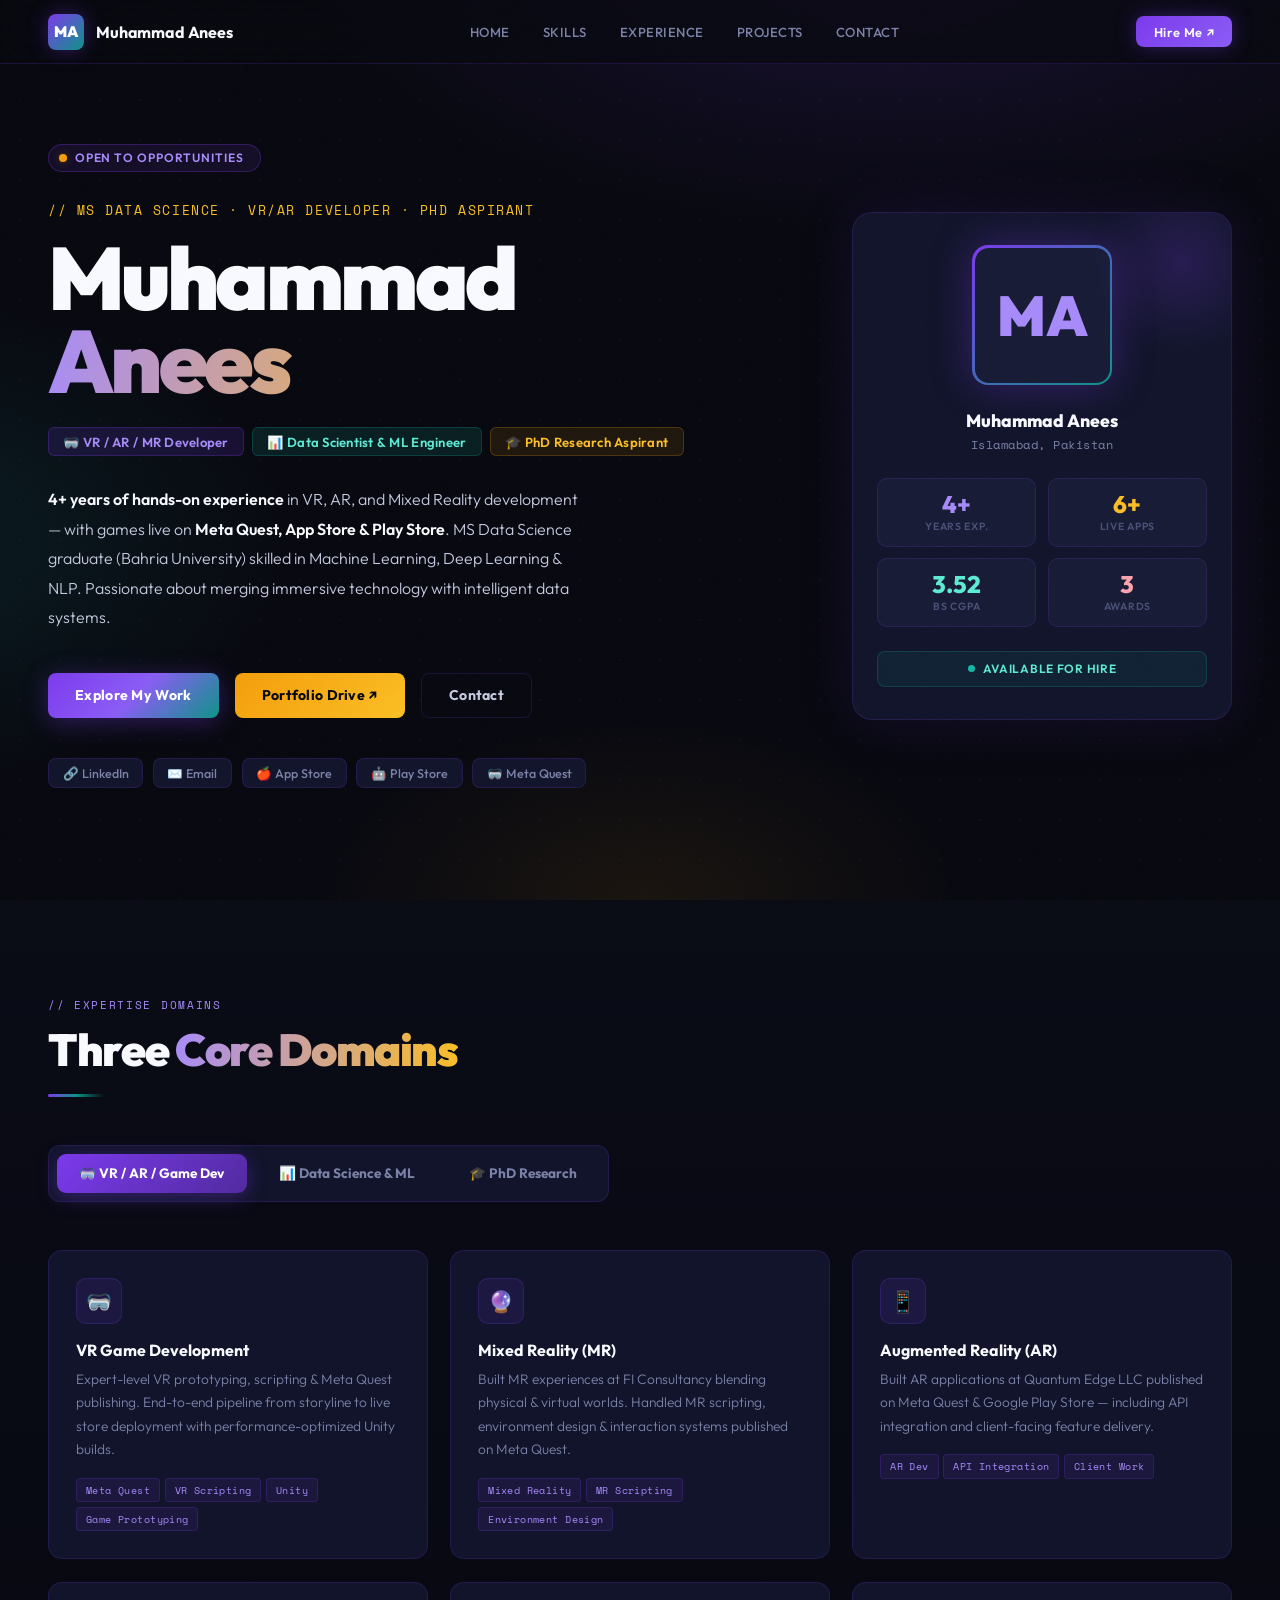
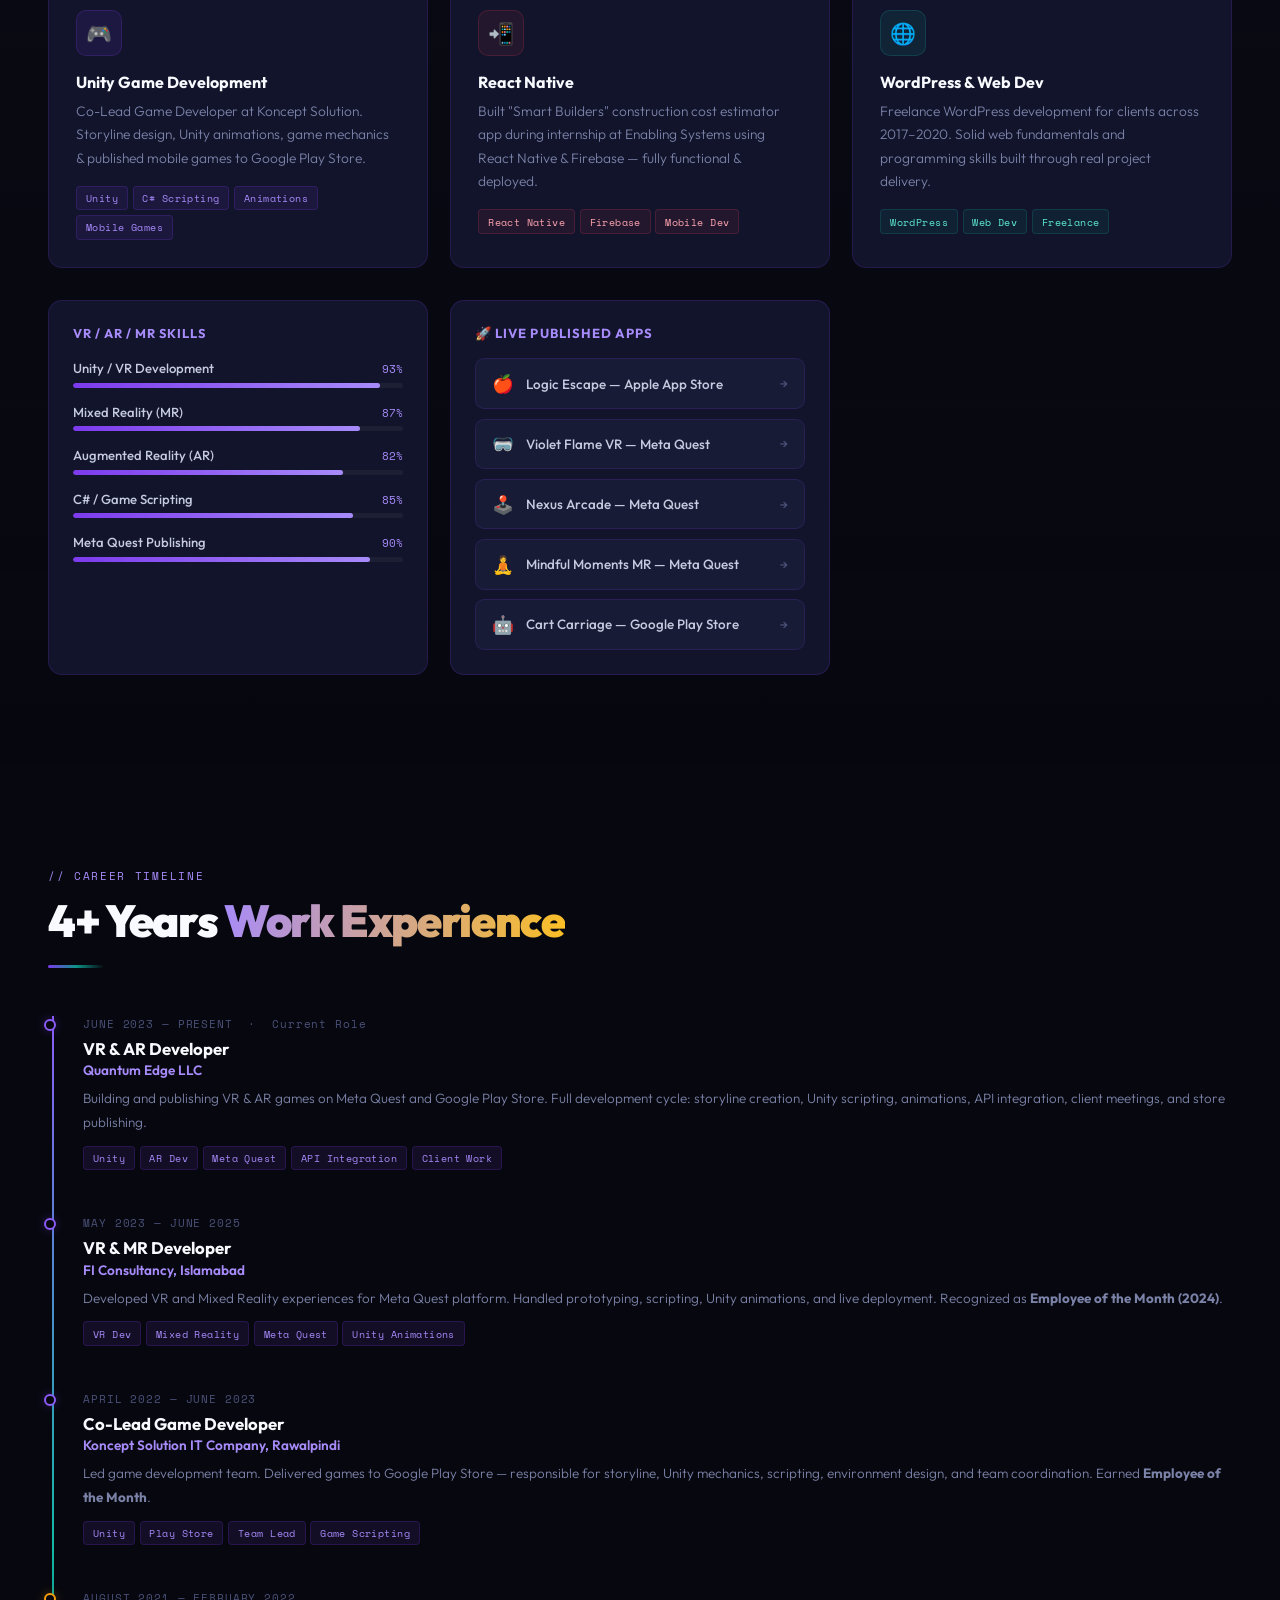
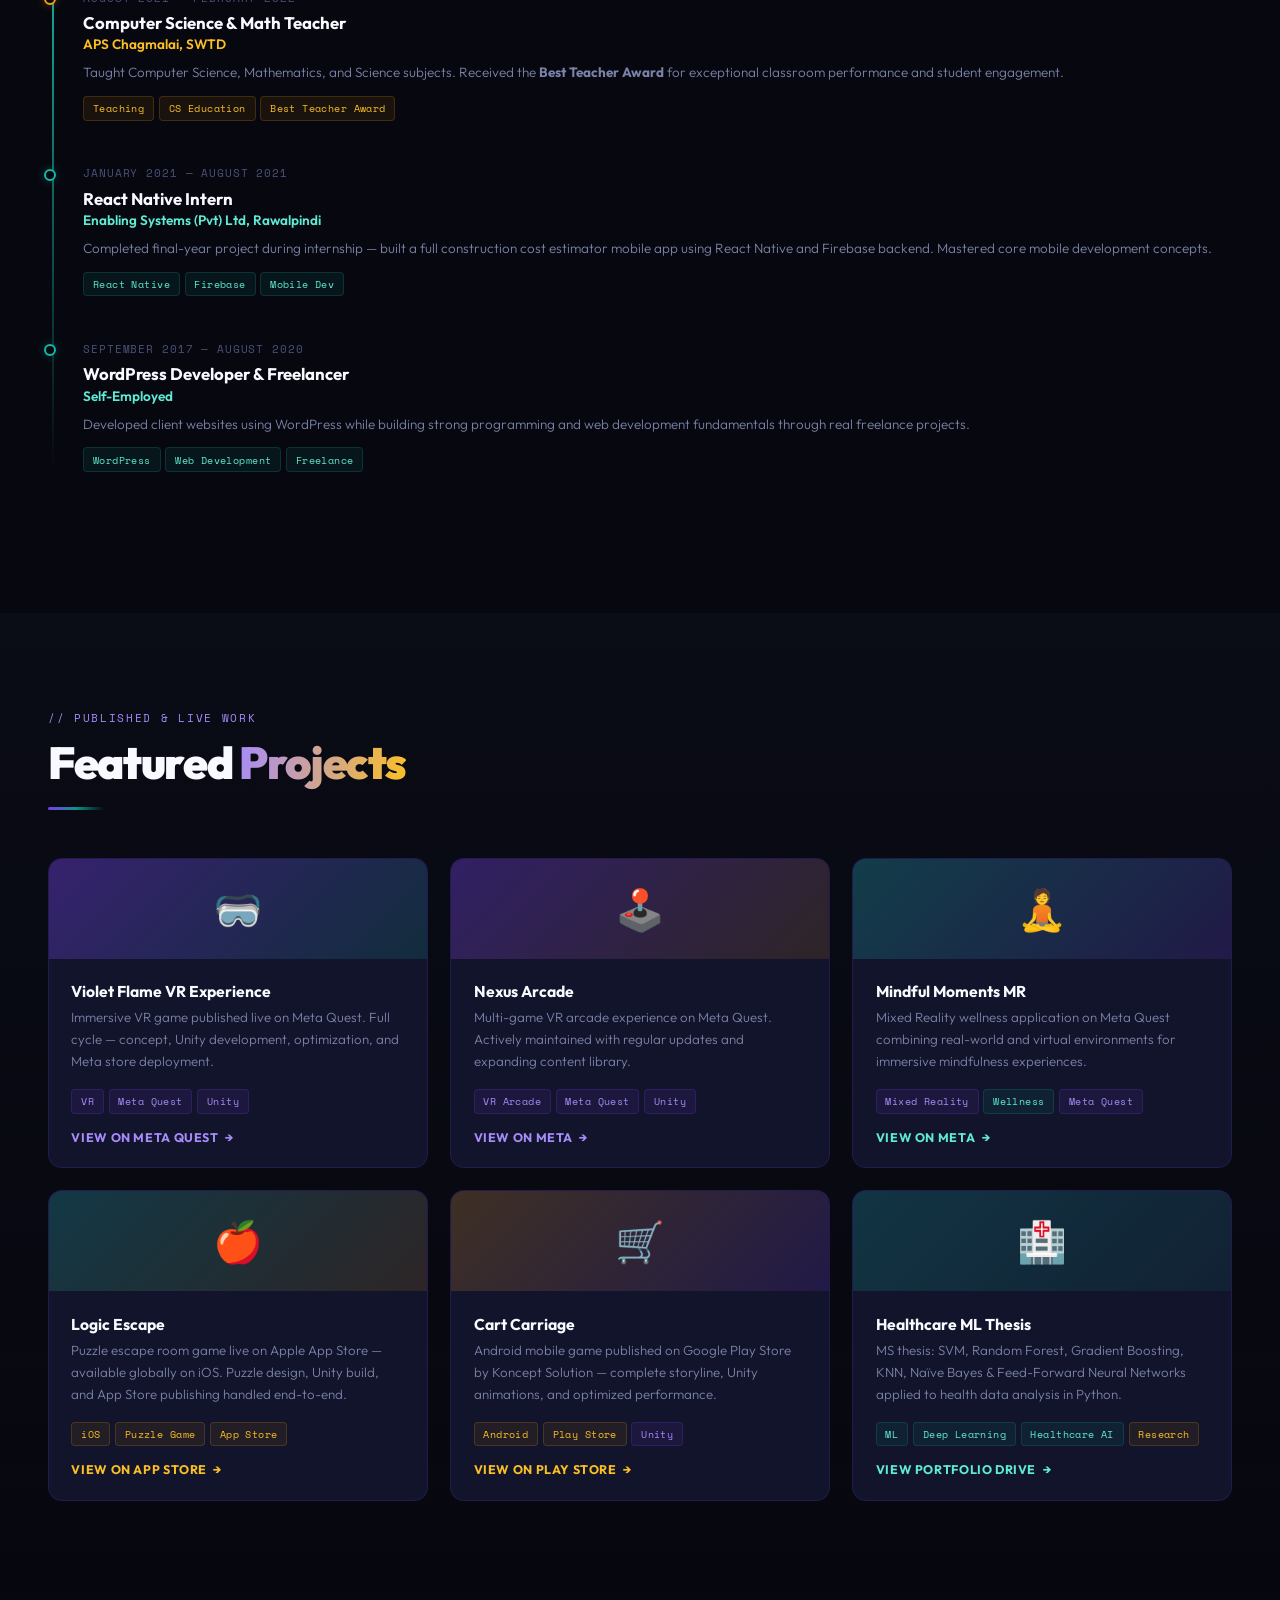
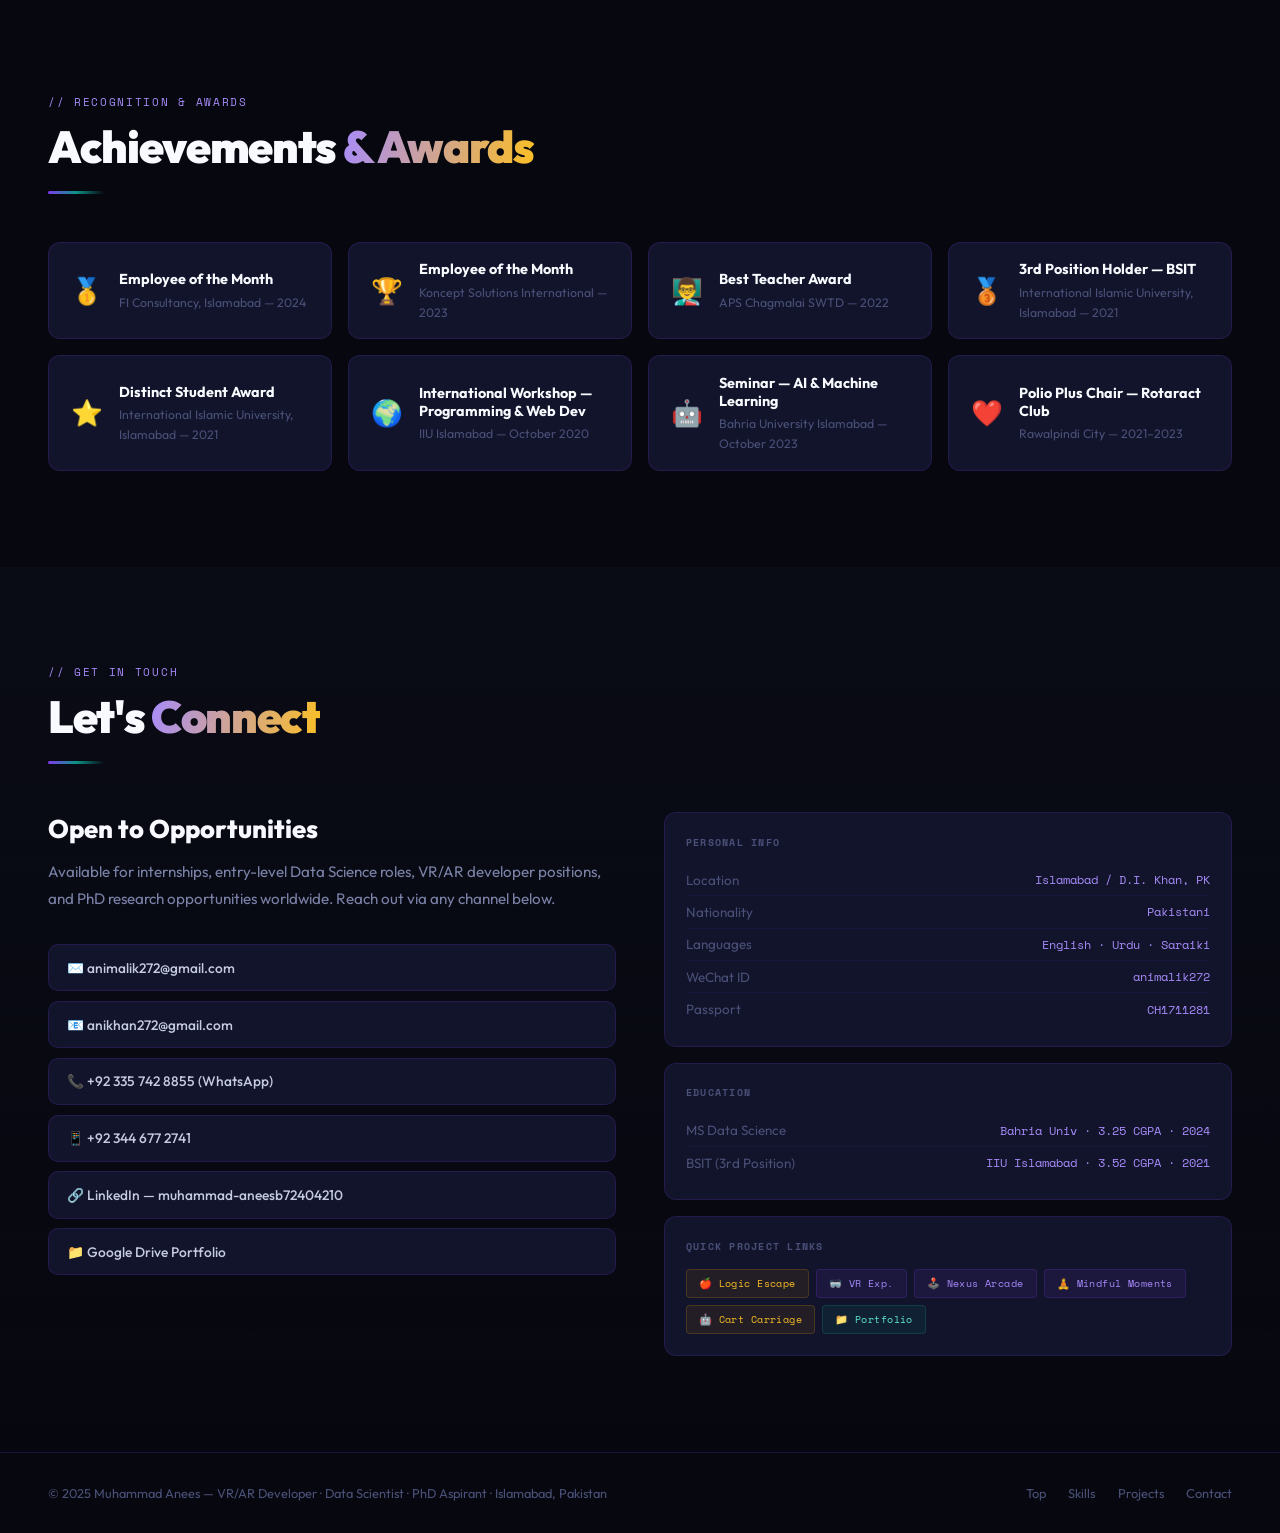
==== index.html @ a3a07a21 "Rename Profile.html to index.html" ====
<!DOCTYPE html>
<html lang="en">
<head>
<meta charset="UTF-8"/>
<meta name="viewport" content="width=device-width, initial-scale=1.0"/>
<title>Muhammad Anees — VR/AR Developer & Data Scientist</title>
<link rel="preconnect" href="https://fonts.googleapis.com"/>
<link rel="preconnect" href="https://fonts.gstatic.com" crossorigin/>
<link href="https://fonts.googleapis.com/css2?family=Outfit:wght@300;400;500;600;700;800;900&family=Space+Mono:wght@400;700&family=Playfair+Display:wght@700;800&display=swap" rel="stylesheet"/>
<style>
/* ═══════════════════════════════════════════
   PREMIUM COLOR SYSTEM — Deep Midnight + Gold
═══════════════════════════════════════════ */
:root{
  /* Backgrounds */
  --bg0:#07080f;
  --bg1:#0d0f1d;
  --bg2:#11142a;
  --bg3:#171b35;

  /* Primary — Electric Violet */
  --v1:#7c3aed;
  --v2:#8b5cf6;
  --v3:#a78bfa;
  --v-glow:rgba(124,58,237,0.35);

  /* Accent — Amber Gold */
  --g1:#f59e0b;
  --g2:#fbbf24;
  --g3:#fde68a;
  --g-glow:rgba(245,158,11,0.3);

  /* Secondary — Teal */
  --t1:#0d9488;
  --t2:#14b8a6;
  --t3:#5eead4;
  --t-glow:rgba(20,184,166,0.28);

  /* Highlight — Rose */
  --r1:#e11d48;
  --r2:#f43f5e;
  --r3:#fda4af;

  /* Text */
  --tx0:#f8faff;
  --tx1:#c5cae0;
  --tx2:#7b82a8;
  --tx3:#4a5078;

  /* Borders */
  --b1:rgba(124,58,237,0.18);
  --b2:rgba(124,58,237,0.08);

  --radius:14px;
  --radius-sm:8px;
}

*{margin:0;padding:0;box-sizing:border-box;}
html{scroll-behavior:smooth;}
body{
  font-family:'Outfit',sans-serif;
  background:var(--bg0);
  color:var(--tx0);
  min-height:100vh;
  overflow-x:hidden;
}

/* Grain overlay */
body::after{
  content:'';position:fixed;inset:0;
  background-image:url("data:image/svg+xml,%3Csvg xmlns='http://www.w3.org/2000/svg' width='300' height='300'%3E%3Cfilter id='n'%3E%3CfeTurbulence type='fractalNoise' baseFrequency='0.75' numOctaves='4' stitchTiles='stitch'/%3E%3C/filter%3E%3Crect width='300' height='300' filter='url(%23n)' opacity='0.04'/%3E%3C/svg%3E");
  pointer-events:none;z-index:9998;opacity:0.6;
}

/* Mesh background */
.mesh{
  position:fixed;inset:0;z-index:0;pointer-events:none;
  background:
    radial-gradient(ellipse 80% 60% at 70% -10%, rgba(124,58,237,0.18) 0%, transparent 60%),
    radial-gradient(ellipse 60% 50% at -10% 60%, rgba(20,184,166,0.12) 0%, transparent 55%),
    radial-gradient(ellipse 50% 40% at 50% 100%, rgba(245,158,11,0.08) 0%, transparent 50%),
    var(--bg0);
}

/* Subtle dot grid */
.dots{
  position:fixed;inset:0;z-index:0;pointer-events:none;
  background-image:radial-gradient(circle, rgba(124,58,237,0.2) 1px, transparent 1px);
  background-size:40px 40px;
  opacity:0.35;
}

/* ═══ NAV ═══ */
nav{
  position:fixed;top:0;left:0;right:0;z-index:200;
  display:flex;align-items:center;justify-content:space-between;
  padding:0 3rem;height:64px;
  background:rgba(7,8,15,0.75);
  backdrop-filter:blur(24px);
  border-bottom:1px solid var(--b1);
}
.nav-brand{
  display:flex;align-items:center;gap:0.75rem;
}
.nav-monogram{
  width:36px;height:36px;border-radius:8px;
  background:linear-gradient(135deg,var(--v1),var(--t1));
  display:flex;align-items:center;justify-content:center;
  font-family:'Outfit',sans-serif;font-weight:900;font-size:0.95rem;
  color:#fff;letter-spacing:-0.03em;
  box-shadow:0 0 20px var(--v-glow);
}
.nav-name{
  font-family:'Outfit',sans-serif;font-weight:700;font-size:1rem;
  color:var(--tx0);letter-spacing:-0.01em;
}
.nav-links{display:flex;gap:0.25rem;list-style:none;}
.nav-links a{
  color:var(--tx2);text-decoration:none;
  font-size:0.82rem;font-weight:500;
  letter-spacing:0.04em;text-transform:uppercase;
  padding:0.4rem 0.9rem;border-radius:6px;
  transition:all 0.2s;
}
.nav-links a:hover{color:var(--tx0);background:rgba(124,58,237,0.12);}
.nav-cta{
  display:flex;align-items:center;gap:0.5rem;
  padding:0.45rem 1.1rem;border-radius:8px;
  background:linear-gradient(135deg,var(--v1),var(--v2));
  color:#fff;font-size:0.8rem;font-weight:600;
  text-decoration:none;letter-spacing:0.03em;
  box-shadow:0 0 20px var(--v-glow);
  transition:all 0.2s;
}
.nav-cta:hover{transform:translateY(-1px);box-shadow:0 4px 30px var(--v-glow);}
.hamburger{display:none;flex-direction:column;gap:5px;cursor:pointer;padding:6px;}
.hamburger span{width:22px;height:2px;background:var(--v3);border-radius:2px;transition:all .3s;}
.mobile-nav{
  display:none;position:fixed;top:64px;left:0;right:0;
  background:rgba(7,8,15,0.97);
  backdrop-filter:blur(24px);
  border-bottom:1px solid var(--b1);
  padding:1.5rem 2rem;z-index:199;
  flex-direction:column;gap:0.8rem;
}
.mobile-nav.open{display:flex;}
.mobile-nav a{
  color:var(--tx1);text-decoration:none;font-size:0.95rem;
  padding:0.6rem 0;border-bottom:1px solid var(--b2);
}

/* ═══ HERO ═══ */
.hero{
  position:relative;z-index:1;
  min-height:100vh;
  display:flex;align-items:center;
  padding:7rem 3rem 5rem;
}
.hero-inner{
  max-width:1280px;margin:0 auto;width:100%;
  display:grid;grid-template-columns:1fr 380px;
  gap:5rem;align-items:center;
}

/* Pill badge */
.pill{
  display:inline-flex;align-items:center;gap:0.5rem;
  background:rgba(124,58,237,0.1);
  border:1px solid rgba(124,58,237,0.3);
  border-radius:100px;
  padding:0.35rem 1rem 0.35rem 0.6rem;
  margin-bottom:1.8rem;
}
.pill-dot{
  width:8px;height:8px;border-radius:50%;
  background:var(--g1);
  box-shadow:0 0 8px var(--g-glow);
  animation:pulse 2s ease-in-out infinite;
}
@keyframes pulse{0%,100%{opacity:1;transform:scale(1);}50%{opacity:0.6;transform:scale(0.8);}}
.pill span{font-size:0.75rem;font-weight:600;letter-spacing:0.08em;text-transform:uppercase;color:var(--v3);}

.hero-eyebrow{
  font-family:'Space Mono',monospace;
  font-size:0.8rem;color:var(--g2);
  letter-spacing:0.12em;text-transform:uppercase;
  margin-bottom:1rem;
}
h1.hero-name{
  font-family:'Outfit',sans-serif;font-weight:900;
  font-size:clamp(3rem,7vw,5.5rem);
  line-height:0.95;letter-spacing:-0.04em;
  margin-bottom:1.5rem;
}
h1.hero-name .first{color:var(--tx0);}
h1.hero-name .last{
  display:block;
  background:linear-gradient(100deg,var(--v3) 0%,var(--g2) 60%,var(--t3) 100%);
  -webkit-background-clip:text;-webkit-text-fill-color:transparent;
  background-clip:text;
}
.hero-roles{
  display:flex;flex-wrap:wrap;gap:0.5rem;
  margin-bottom:1.8rem;
}
.role-chip{
  font-size:0.82rem;font-weight:600;
  padding:0.35rem 0.9rem;border-radius:6px;
  letter-spacing:0.02em;
}
.role-vr{background:rgba(124,58,237,0.15);color:var(--v3);border:1px solid rgba(124,58,237,0.25);}
.role-ds{background:rgba(20,184,166,0.12);color:var(--t3);border:1px solid rgba(20,184,166,0.22);}
.role-phd{background:rgba(245,158,11,0.1);color:var(--g2);border:1px solid rgba(245,158,11,0.22);}

.hero-bio{
  font-size:1rem;color:var(--tx1);line-height:1.85;
  max-width:540px;margin-bottom:2.5rem;font-weight:300;
}
.hero-bio strong{color:var(--tx0);font-weight:600;}

.cta-row{display:flex;gap:1rem;flex-wrap:wrap;margin-bottom:2.5rem;}
.btn{
  display:inline-flex;align-items:center;gap:0.5rem;
  padding:0.78rem 1.7rem;border-radius:var(--radius-sm);
  font-family:'Outfit',sans-serif;font-weight:700;font-size:0.88rem;
  text-decoration:none;letter-spacing:0.02em;
  transition:all 0.25s;border:none;cursor:pointer;
}
.btn-grad{
  background:linear-gradient(135deg,var(--v1) 0%,var(--v2) 50%,var(--t1) 100%);
  color:#fff;
  box-shadow:0 4px 24px var(--v-glow);
}
.btn-grad:hover{transform:translateY(-2px);box-shadow:0 8px 36px var(--v-glow);}
.btn-gold{
  background:linear-gradient(135deg,var(--g1),var(--g2));
  color:#07080f;
}
.btn-gold:hover{transform:translateY(-2px);box-shadow:0 8px 28px var(--g-glow);}
.btn-ghost{
  background:transparent;
  border:1px solid var(--b1);
  color:var(--tx1);
}
.btn-ghost:hover{border-color:var(--v3);color:var(--v3);}

.social-strip{display:flex;gap:0.6rem;flex-wrap:wrap;}
.s-link{
  display:flex;align-items:center;gap:0.45rem;
  background:var(--bg2);border:1px solid var(--b1);
  border-radius:8px;padding:0.42rem 0.85rem;
  font-size:0.78rem;color:var(--tx2);text-decoration:none;
  transition:all 0.22s;font-weight:500;
}
.s-link:hover{border-color:var(--v3);color:var(--v3);background:rgba(124,58,237,0.08);}

/* Avatar card */
.avatar-card{
  background:var(--bg2);
  border:1px solid var(--b1);
  border-radius:20px;
  padding:2rem 1.5rem;
  display:flex;flex-direction:column;align-items:center;gap:1.5rem;
  box-shadow:0 0 60px rgba(124,58,237,0.12);
  position:relative;overflow:hidden;
}
.avatar-card::before{
  content:'';position:absolute;top:-40px;right:-40px;
  width:180px;height:180px;border-radius:50%;
  background:radial-gradient(circle,rgba(124,58,237,0.2),transparent 70%);
}
.avatar-img{
  width:140px;height:140px;border-radius:16px;
  background:linear-gradient(135deg,var(--v1),var(--t1));
  padding:2.5px;
  box-shadow:0 0 40px var(--v-glow);
}
.avatar-img-inner{
  width:100%;height:100%;border-radius:14px;
  background:var(--bg3);
  display:flex;align-items:center;justify-content:center;
  font-family:'Outfit',sans-serif;font-weight:900;font-size:3.5rem;
  color:var(--v3);
}
.avatar-name{
  text-align:center;
  font-family:'Outfit',sans-serif;font-weight:800;font-size:1.1rem;
  color:var(--tx0);margin-bottom:0.2rem;
}
.avatar-sub{
  font-size:0.78rem;color:var(--tx2);text-align:center;
  font-family:'Space Mono',monospace;letter-spacing:0.04em;
}
.stats-grid{
  display:grid;grid-template-columns:1fr 1fr;gap:0.7rem;width:100%;
}
.stat-box{
  background:var(--bg3);border:1px solid var(--b1);
  border-radius:10px;padding:0.8rem;text-align:center;
}
.stat-val{
  font-family:'Outfit',sans-serif;font-weight:800;font-size:1.5rem;
  line-height:1;margin-bottom:0.25rem;
}
.stat-val.v{color:var(--v3);}
.stat-val.g{color:var(--g2);}
.stat-val.t{color:var(--t3);}
.stat-val.r{color:var(--r3);}
.stat-lbl{font-size:0.65rem;color:var(--tx3);text-transform:uppercase;letter-spacing:0.07em;font-weight:600;}
.avail-badge{
  width:100%;display:flex;align-items:center;justify-content:center;gap:0.5rem;
  background:rgba(20,184,166,0.08);border:1px solid rgba(20,184,166,0.2);
  border-radius:8px;padding:0.6rem;
  font-size:0.75rem;font-weight:600;color:var(--t3);letter-spacing:0.06em;
}
.avail-dot{width:7px;height:7px;border-radius:50%;background:var(--t2);animation:pulse 1.5s infinite;}

/* ═══ SECTIONS ═══ */
section{position:relative;z-index:1;padding:6rem 3rem;}
.s-max{max-width:1280px;margin:0 auto;}
.s-tag{
  font-family:'Space Mono',monospace;font-size:0.7rem;
  color:var(--v3);letter-spacing:0.15em;text-transform:uppercase;
  margin-bottom:0.5rem;
}
.s-title{
  font-family:'Outfit',sans-serif;font-weight:900;
  font-size:clamp(1.8rem,4vw,2.8rem);
  letter-spacing:-0.03em;margin-bottom:1rem;
}
.s-title .hi{
  background:linear-gradient(100deg,var(--v3),var(--g2));
  -webkit-background-clip:text;-webkit-text-fill-color:transparent;background-clip:text;
}
.s-rule{
  width:56px;height:3px;border-radius:2px;margin-bottom:3rem;
  background:linear-gradient(90deg,var(--v1),var(--t1),transparent);
}

/* ═══ CATEGORY TABS ═══ */
.cat-row{
  display:flex;gap:0.6rem;flex-wrap:wrap;
  margin-bottom:3rem;
  background:var(--bg2);
  border:1px solid var(--b1);
  border-radius:12px;
  padding:0.5rem;
  width:fit-content;
}
.c-tab{
  padding:0.65rem 1.4rem;border-radius:9px;
  font-family:'Outfit',sans-serif;font-weight:700;font-size:0.85rem;
  cursor:pointer;transition:all 0.25s;
  border:none;background:transparent;color:var(--tx2);
  display:flex;align-items:center;gap:0.5rem;
}
.c-tab:hover{color:var(--tx0);background:rgba(124,58,237,0.1);}
.c-tab.on-vr{
  background:linear-gradient(135deg,var(--v1),rgba(124,58,237,0.6));
  color:#fff;
  box-shadow:0 4px 20px var(--v-glow);
}
.c-tab.on-ds{
  background:linear-gradient(135deg,var(--t1),rgba(20,184,166,0.6));
  color:#fff;
  box-shadow:0 4px 20px var(--t-glow);
}
.c-tab.on-phd{
  background:linear-gradient(135deg,#92400e,var(--g1));
  color:#fff;
  box-shadow:0 4px 20px var(--g-glow);
}
.c-panel{display:none;}
.c-panel.on{display:block;animation:fadeUp 0.4s ease;}
@keyframes fadeUp{from{opacity:0;transform:translateY(14px);}to{opacity:1;transform:translateY(0);}}

/* ═══ CARDS ═══ */
.grid-3{display:grid;grid-template-columns:repeat(auto-fill,minmax(290px,1fr));gap:1.4rem;}
.grid-2{display:grid;grid-template-columns:repeat(auto-fill,minmax(380px,1fr));gap:1.4rem;}

.card{
  background:var(--bg2);border:1px solid var(--b1);
  border-radius:var(--radius);padding:1.7rem;
  transition:all 0.3s;position:relative;overflow:hidden;
}
.card::after{
  content:'';position:absolute;inset:0;border-radius:var(--radius);
  opacity:0;transition:opacity 0.3s;pointer-events:none;
}
.card:hover{transform:translateY(-5px);}
.card.cv{border-color:rgba(124,58,237,0.18);}
.card.cv:hover{border-color:rgba(124,58,237,0.4);box-shadow:0 8px 40px rgba(124,58,237,0.15);}
.card.ct{border-color:rgba(20,184,166,0.15);}
.card.ct:hover{border-color:rgba(20,184,166,0.35);box-shadow:0 8px 40px rgba(20,184,166,0.12);}
.card.cg{border-color:rgba(245,158,11,0.15);}
.card.cg:hover{border-color:rgba(245,158,11,0.35);box-shadow:0 8px 40px rgba(245,158,11,0.12);}

/* Card accent strip */
.card .strip{
  position:absolute;top:0;left:0;right:0;height:2px;
  opacity:0;transition:opacity 0.3s;
}
.card:hover .strip{opacity:1;}
.card.cv .strip{background:linear-gradient(90deg,transparent,var(--v2),transparent);}
.card.ct .strip{background:linear-gradient(90deg,transparent,var(--t2),transparent);}
.card.cg .strip{background:linear-gradient(90deg,transparent,var(--g2),transparent);}

.c-ico{
  width:46px;height:46px;border-radius:10px;
  display:flex;align-items:center;justify-content:center;
  font-size:1.3rem;margin-bottom:1rem;flex-shrink:0;
}
.c-ico.v{background:rgba(124,58,237,0.12);border:1px solid rgba(124,58,237,0.2);}
.c-ico.t{background:rgba(20,184,166,0.1);border:1px solid rgba(20,184,166,0.18);}
.c-ico.g{background:rgba(245,158,11,0.08);border:1px solid rgba(245,158,11,0.18);}
.c-ico.r{background:rgba(244,63,94,0.08);border:1px solid rgba(244,63,94,0.18);}

.card h3{
  font-family:'Outfit',sans-serif;font-weight:700;font-size:1rem;
  margin-bottom:0.5rem;color:var(--tx0);
}
.card p{color:var(--tx2);font-size:0.86rem;line-height:1.7;font-weight:300;}

/* Tags */
.tag-row{display:flex;flex-wrap:wrap;gap:0.3rem;margin-top:1rem;}
.tag{
  font-family:'Space Mono',monospace;font-size:0.65rem;
  padding:0.2rem 0.55rem;border-radius:4px;letter-spacing:0.04em;
}
.tv{background:rgba(124,58,237,0.1);color:var(--v3);border:1px solid rgba(124,58,237,0.2);}
.tt{background:rgba(20,184,166,0.08);color:var(--t3);border:1px solid rgba(20,184,166,0.18);}
.tg{background:rgba(245,158,11,0.08);color:var(--g2);border:1px solid rgba(245,158,11,0.18);}
.tr{background:rgba(244,63,94,0.08);color:var(--r3);border:1px solid rgba(244,63,94,0.18);}

/* ═══ SKILL BARS ═══ */
.sk-grid{display:grid;grid-template-columns:repeat(auto-fill,minmax(280px,1fr));gap:1.4rem;margin-top:2rem;}
.sk-card{background:var(--bg2);border:1px solid var(--b1);border-radius:var(--radius);padding:1.5rem;}
.sk-card h4{
  font-family:'Outfit',sans-serif;font-weight:700;font-size:0.8rem;
  letter-spacing:0.08em;text-transform:uppercase;margin-bottom:1.2rem;
}
.sk{margin-bottom:1rem;}
.sk-row{display:flex;justify-content:space-between;margin-bottom:0.35rem;font-size:0.82rem;}
.sk-n{color:var(--tx1);font-weight:500;}
.sk-p{font-family:'Space Mono',monospace;font-size:0.7rem;}
.sk-bar{height:5px;background:rgba(255,255,255,0.05);border-radius:3px;overflow:hidden;}
.sk-fill{height:100%;border-radius:3px;transition:width 1.3s cubic-bezier(0.4,0,0.2,1);}
.fv{background:linear-gradient(90deg,var(--v1),var(--v3));}
.ft{background:linear-gradient(90deg,var(--t1),var(--t3));}
.fg{background:linear-gradient(90deg,#92400e,var(--g2));}

/* ═══ TIMELINE ═══ */
.tl{position:relative;padding-left:2.2rem;}
.tl::before{
  content:'';position:absolute;left:4px;top:0;bottom:0;width:1.5px;
  background:linear-gradient(180deg,var(--v2) 0%,var(--t2) 50%,transparent 100%);
}
.tl-item{position:relative;margin-bottom:2.8rem;}
.tl-dot{
  position:absolute;left:-2.48rem;top:0.2rem;
  width:12px;height:12px;border-radius:50%;
  border:2px solid var(--v2);background:var(--bg0);
  box-shadow:0 0 10px var(--v-glow);
}
.tl-dot.t{border-color:var(--t2);box-shadow:0 0 10px var(--t-glow);}
.tl-dot.g{border-color:var(--g1);box-shadow:0 0 10px var(--g-glow);}
.tl-when{
  font-family:'Space Mono',monospace;font-size:0.68rem;
  color:var(--tx3);letter-spacing:0.08em;margin-bottom:0.4rem;
}
.tl-role{font-family:'Outfit',sans-serif;font-weight:700;font-size:1.05rem;margin-bottom:0.15rem;}
.tl-co{font-size:0.85rem;font-weight:600;margin-bottom:0.5rem;}
.tl-co.v{color:var(--v3);}
.tl-co.t{color:var(--t3);}
.tl-co.g{color:var(--g2);}
.tl-body{color:var(--tx2);font-size:0.84rem;line-height:1.75;font-weight:300;}

/* ═══ PROJECTS ═══ */
.proj-grid{display:grid;grid-template-columns:repeat(auto-fill,minmax(320px,1fr));gap:1.4rem;}
.pj{
  background:var(--bg2);border:1px solid var(--b1);
  border-radius:var(--radius);overflow:hidden;
  transition:all 0.3s;display:flex;flex-direction:column;
}
.pj:hover{transform:translateY(-5px);border-color:rgba(124,58,237,0.35);box-shadow:0 12px 48px rgba(124,58,237,0.12);}
.pj-top{
  height:100px;display:flex;align-items:center;justify-content:center;
  font-size:2.5rem;
  position:relative;
}
.pj-body{padding:1.4rem;flex:1;display:flex;flex-direction:column;}
.pj-body h3{font-family:'Outfit',sans-serif;font-weight:700;font-size:0.98rem;margin-bottom:0.4rem;}
.pj-body p{color:var(--tx2);font-size:0.83rem;line-height:1.65;flex:1;font-weight:300;}
.pj-link{
  display:inline-flex;align-items:center;gap:0.4rem;
  margin-top:1rem;font-size:0.78rem;font-weight:700;
  text-decoration:none;letter-spacing:0.05em;text-transform:uppercase;
  transition:gap 0.2s;
}
.pj-link::after{content:'→';}
.pj-link:hover{gap:0.7rem;}
.pj-link.lv{color:var(--v3);}
.pj-link.lt{color:var(--t3);}
.pj-link.lg{color:var(--g2);}
.pj-link.lr{color:var(--r3);}

/* ═══ ACHIEVEMENTS ═══ */
.ach-grid{display:grid;grid-template-columns:repeat(auto-fill,minmax(280px,1fr));gap:1rem;}
.ach{
  background:var(--bg2);border:1px solid var(--b1);
  border-radius:12px;padding:1.1rem 1.4rem;
  display:flex;align-items:center;gap:1rem;
  transition:all 0.25s;
}
.ach:hover{border-color:rgba(245,158,11,0.3);transform:translateX(5px);box-shadow:0 4px 20px rgba(245,158,11,0.08);}
.ach-ico{font-size:1.6rem;flex-shrink:0;}
.ach-txt strong{font-family:'Outfit',sans-serif;font-weight:700;font-size:0.9rem;display:block;margin-bottom:0.15rem;}
.ach-txt span{font-size:0.77rem;color:var(--tx3);}

/* ═══ CONTACT ═══ */
.con-grid{display:grid;grid-template-columns:1fr 1fr;gap:3rem;align-items:start;}
.con-left h3{font-family:'Outfit',sans-serif;font-weight:800;font-size:1.6rem;margin-bottom:0.8rem;}
.con-left p{color:var(--tx2);line-height:1.8;margin-bottom:2rem;font-size:0.95rem;}
.con-links{display:flex;flex-direction:column;gap:0.6rem;}
.con-link{
  display:flex;align-items:center;gap:0.8rem;
  color:var(--tx1);text-decoration:none;
  background:var(--bg2);border:1px solid var(--b1);
  border-radius:10px;padding:0.85rem 1.1rem;
  transition:all 0.25s;font-size:0.86rem;font-weight:500;
}
.con-link:hover{border-color:var(--v3);color:var(--v3);background:rgba(124,58,237,0.06);}
.con-right{display:flex;flex-direction:column;gap:1rem;}
.info-box{
  background:var(--bg2);border:1px solid var(--b1);
  border-radius:12px;padding:1.3rem;
}
.info-box h4{
  font-family:'Space Mono',monospace;font-size:0.65rem;
  color:var(--tx3);letter-spacing:0.12em;text-transform:uppercase;margin-bottom:0.9rem;
}
.info-r{
  display:flex;justify-content:space-between;align-items:center;
  padding:0.45rem 0;border-bottom:1px solid var(--b2);font-size:0.84rem;
}
.info-r:last-child{border:none;}
.info-r span:first-child{color:var(--tx3);font-weight:400;}
.info-r span:last-child{font-family:'Space Mono',monospace;font-size:0.72rem;color:var(--v3);}

/* ═══ SECTION BG ALT ═══ */
.alt{background:linear-gradient(180deg,rgba(13,15,29,0.5) 0%,rgba(7,8,15,0) 100%);}

/* ═══ FOOTER ═══ */
footer{
  border-top:1px solid var(--b1);
  padding:2rem 3rem;
  display:flex;align-items:center;justify-content:space-between;flex-wrap:wrap;gap:1rem;
  position:relative;z-index:1;
}
footer p{color:var(--tx3);font-size:0.8rem;}
.f-links{display:flex;gap:1.4rem;}
.f-links a{color:var(--tx3);text-decoration:none;font-size:0.8rem;transition:color .2s;}
.f-links a:hover{color:var(--v3);}

/* ═══ LIVE APP LINKS PANEL ═══ */
.live-panel{
  background:var(--bg2);border:1px solid rgba(124,58,237,0.2);
  border-radius:var(--radius);padding:1.5rem;
}
.live-panel h4{
  font-family:'Outfit',sans-serif;font-weight:700;font-size:0.82rem;
  letter-spacing:0.08em;text-transform:uppercase;
  color:var(--v3);margin-bottom:1.1rem;
}
.live-list{display:flex;flex-direction:column;gap:0.6rem;}
.live-link{
  display:flex;align-items:center;gap:0.75rem;
  background:var(--bg3);border:1px solid var(--b1);
  border-radius:9px;padding:0.8rem 1rem;
  text-decoration:none;color:var(--tx1);
  transition:all 0.22s;font-size:0.84rem;font-weight:500;
}
.live-link:hover{border-color:var(--v3);color:var(--v3);background:rgba(124,58,237,0.06);}
.live-link .ico{font-size:1.1rem;flex-shrink:0;}
.live-link .arrow{margin-left:auto;color:var(--tx3);font-size:0.75rem;transition:transform 0.2s;}
.live-link:hover .arrow{transform:translateX(3px);color:var(--v3);}

/* ═══ RESPONSIVE ═══ */
@media(max-width:960px){
  nav{padding:0 1.5rem;}
  .nav-links,.nav-cta{display:none;}
  .hamburger{display:flex;}
  .hero{padding:6rem 1.5rem 4rem;}
  .hero-inner{grid-template-columns:1fr;gap:2.5rem;}
  .avatar-card{flex-direction:row;flex-wrap:wrap;justify-content:center;}
  section{padding:4rem 1.5rem;}
  .con-grid{grid-template-columns:1fr;}
  footer{padding:1.5rem;}
  .cat-row{width:100%;}
}
@media(max-width:600px){
  .grid-3,.proj-grid,.ach-grid{grid-template-columns:1fr;}
  .stats-grid{grid-template-columns:1fr 1fr;}
  h1.hero-name{font-size:2.8rem;}
}
</style>
</head>
<body>
<div class="mesh"></div>
<div class="dots"></div>

<!-- ═══ NAV ═══ -->
<nav>
  <div class="nav-brand">
    <div class="nav-monogram">MA</div>
    <span class="nav-name">Muhammad Anees</span>
  </div>
  <ul class="nav-links">
    <li><a href="#hero">Home</a></li>
    <li><a href="#domains">Skills</a></li>
    <li><a href="#experience">Experience</a></li>
    <li><a href="#projects">Projects</a></li>
    <li><a href="#contact">Contact</a></li>
  </ul>
  <a href="mailto:animalik272@gmail.com" class="nav-cta">Hire Me ↗</a>
  <div class="hamburger" onclick="toggleMenu()">
    <span></span><span></span><span></span>
  </div>
</nav>
<div class="mobile-nav" id="mobileNav">
  <a href="#hero" onclick="closeMenu()">Home</a>
  <a href="#domains" onclick="closeMenu()">Skills</a>
  <a href="#experience" onclick="closeMenu()">Experience</a>
  <a href="#projects" onclick="closeMenu()">Projects</a>
  <a href="#contact" onclick="closeMenu()">Contact</a>
</div>

<!-- ═══ HERO ═══ -->
<section class="hero" id="hero">
  <div class="hero-inner">
    <div>
      <div class="pill"><div class="pill-dot"></div><span>Open to Opportunities</span></div>
      <div class="hero-eyebrow">// MS Data Science · VR/AR Developer · PhD Aspirant</div>
      <h1 class="hero-name">
        <span class="first">Muhammad</span>
        <span class="last">Anees</span>
      </h1>
      <div class="hero-roles">
        <span class="role-chip role-vr">🥽 VR / AR / MR Developer</span>
        <span class="role-chip role-ds">📊 Data Scientist & ML Engineer</span>
        <span class="role-chip role-phd">🎓 PhD Research Aspirant</span>
      </div>
      <p class="hero-bio">
        <strong>4+ years of hands-on experience</strong> in VR, AR, and Mixed Reality development — with games live on <strong>Meta Quest, App Store & Play Store</strong>. MS Data Science graduate (Bahria University) skilled in Machine Learning, Deep Learning & NLP. Passionate about merging immersive technology with intelligent data systems.
      </p>
      <div class="cta-row">
        <a href="#domains" class="btn btn-grad">Explore My Work</a>
        <a href="https://drive.google.com/drive/folders/14fCjlWRmGfCeL58mP4B6tp8ceVHRvntV" target="_blank" class="btn btn-gold">Portfolio Drive ↗</a>
        <a href="#contact" class="btn btn-ghost">Contact</a>
      </div>
      <div class="social-strip">
        <a href="https://www.linkedin.com/in/muhammad-aneesb72404210" target="_blank" class="s-link">🔗 LinkedIn</a>
        <a href="mailto:animalik272@gmail.com" class="s-link">✉️ Email</a>
        <a href="https://apps.apple.com/pk/app/logic-escape/id6761766461" target="_blank" class="s-link">🍎 App Store</a>
        <a href="https://play.google.com/store/apps/details?id=com.KonceptSol.cartcarriage" target="_blank" class="s-link">🤖 Play Store</a>
        <a href="https://www.meta.com/en-gb/experiences/nexus-arcade/6962116033836064/" target="_blank" class="s-link">🥽 Meta Quest</a>
      </div>
    </div>

    <div class="avatar-card">
      <div class="avatar-img">
        <div class="avatar-img-inner">MA</div>
      </div>
      <div>
        <div class="avatar-name">Muhammad Anees</div>
        <div class="avatar-sub">Islamabad, Pakistan</div>
      </div>
      <div class="stats-grid">
        <div class="stat-box"><div class="stat-val v">4+</div><div class="stat-lbl">Years Exp.</div></div>
        <div class="stat-box"><div class="stat-val g">6+</div><div class="stat-lbl">Live Apps</div></div>
        <div class="stat-box"><div class="stat-val t">3.52</div><div class="stat-lbl">BS CGPA</div></div>
        <div class="stat-box"><div class="stat-val r">3</div><div class="stat-lbl">Awards</div></div>
      </div>
      <div class="avail-badge">
        <div class="avail-dot"></div>
        AVAILABLE FOR HIRE
      </div>
    </div>
  </div>
</section>

<!-- ═══ DOMAINS / SKILLS ═══ -->
<section id="domains" class="alt">
  <div class="s-max">
    <div class="s-tag">// expertise domains</div>
    <h2 class="s-title">Three <span class="hi">Core Domains</span></h2>
    <div class="s-rule"></div>

    <div class="cat-row">
      <button class="c-tab on-vr" onclick="switchTab('vr',this)">🥽 VR / AR / Game Dev</button>
      <button class="c-tab" onclick="switchTab('ds',this)">📊 Data Science & ML</button>
      <button class="c-tab" onclick="switchTab('phd',this)">🎓 PhD Research</button>
    </div>

    <!-- ── VR / AR ── -->
    <div class="c-panel on" id="p-vr">
      <div class="grid-3">
        <div class="card cv"><div class="strip"></div>
          <div class="c-ico v">🥽</div>
          <h3>VR Game Development</h3>
          <p>Expert-level VR prototyping, scripting & Meta Quest publishing. End-to-end pipeline from storyline to live store deployment with performance-optimized Unity builds.</p>
          <div class="tag-row"><span class="tag tv">Meta Quest</span><span class="tag tv">VR Scripting</span><span class="tag tv">Unity</span><span class="tag tv">Game Prototyping</span></div>
        </div>
        <div class="card cv"><div class="strip"></div>
          <div class="c-ico v">🔮</div>
          <h3>Mixed Reality (MR)</h3>
          <p>Built MR experiences at FI Consultancy blending physical & virtual worlds. Handled MR scripting, environment design & interaction systems published on Meta Quest.</p>
          <div class="tag-row"><span class="tag tv">Mixed Reality</span><span class="tag tv">MR Scripting</span><span class="tag tv">Environment Design</span></div>
        </div>
        <div class="card cv"><div class="strip"></div>
          <div class="c-ico v">📱</div>
          <h3>Augmented Reality (AR)</h3>
          <p>Built AR applications at Quantum Edge LLC published on Meta Quest & Google Play Store — including API integration and client-facing feature delivery.</p>
          <div class="tag-row"><span class="tag tv">AR Dev</span><span class="tag tv">API Integration</span><span class="tag tv">Client Work</span></div>
        </div>
        <div class="card cv"><div class="strip"></div>
          <div class="c-ico v">🎮</div>
          <h3>Unity Game Development</h3>
          <p>Co-Lead Game Developer at Koncept Solution. Storyline design, Unity animations, game mechanics & published mobile games to Google Play Store.</p>
          <div class="tag-row"><span class="tag tv">Unity</span><span class="tag tv">C# Scripting</span><span class="tag tv">Animations</span><span class="tag tv">Mobile Games</span></div>
        </div>
        <div class="card cv"><div class="strip"></div>
          <div class="c-ico r">📲</div>
          <h3>React Native</h3>
          <p>Built "Smart Builders" construction cost estimator app during internship at Enabling Systems using React Native & Firebase — fully functional & deployed.</p>
          <div class="tag-row"><span class="tag tr">React Native</span><span class="tag tr">Firebase</span><span class="tag tr">Mobile Dev</span></div>
        </div>
        <div class="card cv"><div class="strip"></div>
          <div class="c-ico t">🌐</div>
          <h3>WordPress & Web Dev</h3>
          <p>Freelance WordPress development for clients across 2017–2020. Solid web fundamentals and programming skills built through real project delivery.</p>
          <div class="tag-row"><span class="tag tt">WordPress</span><span class="tag tt">Web Dev</span><span class="tag tt">Freelance</span></div>
        </div>
      </div>

      <div class="sk-grid">
        <div class="sk-card">
          <h4 style="color:var(--v3)">VR / AR / MR Skills</h4>
          <div class="sk"><div class="sk-row"><span class="sk-n">Unity / VR Development</span><span class="sk-p" style="color:var(--v3)">93%</span></div><div class="sk-bar"><div class="sk-fill fv" style="width:93%"></div></div></div>
          <div class="sk"><div class="sk-row"><span class="sk-n">Mixed Reality (MR)</span><span class="sk-p" style="color:var(--v3)">87%</span></div><div class="sk-bar"><div class="sk-fill fv" style="width:87%"></div></div></div>
          <div class="sk"><div class="sk-row"><span class="sk-n">Augmented Reality (AR)</span><span class="sk-p" style="color:var(--v3)">82%</span></div><div class="sk-bar"><div class="sk-fill fv" style="width:82%"></div></div></div>
          <div class="sk"><div class="sk-row"><span class="sk-n">C# / Game Scripting</span><span class="sk-p" style="color:var(--v3)">85%</span></div><div class="sk-bar"><div class="sk-fill fv" style="width:85%"></div></div></div>
          <div class="sk"><div class="sk-row"><span class="sk-n">Meta Quest Publishing</span><span class="sk-p" style="color:var(--v3)">90%</span></div><div class="sk-bar"><div class="sk-fill fv" style="width:90%"></div></div></div>
        </div>
        <div class="live-panel">
          <h4>🚀 Live Published Apps</h4>
          <div class="live-list">
            <a href="https://apps.apple.com/pk/app/logic-escape/id6761766461" target="_blank" class="live-link"><span class="ico">🍎</span>Logic Escape — Apple App Store<span class="arrow">→</span></a>
            <a href="https://www.meta.com/experiences/6738439822877580" target="_blank" class="live-link"><span class="ico">🥽</span>Violet Flame VR — Meta Quest<span class="arrow">→</span></a>
            <a href="https://www.meta.com/en-gb/experiences/nexus-arcade/6962116033836064/" target="_blank" class="live-link"><span class="ico">🕹️</span>Nexus Arcade — Meta Quest<span class="arrow">→</span></a>
            <a href="https://www.meta.com/experiences/mindful-moments/24210209858630331/" target="_blank" class="live-link"><span class="ico">🧘</span>Mindful Moments MR — Meta Quest<span class="arrow">→</span></a>
            <a href="https://play.google.com/store/apps/details?id=com.KonceptSol.cartcarriage" target="_blank" class="live-link"><span class="ico">🤖</span>Cart Carriage — Google Play Store<span class="arrow">→</span></a>
          </div>
        </div>
      </div>
    </div>

    <!-- ── DATA SCIENCE ── -->
    <div class="c-panel" id="p-ds">
      <div class="grid-3">
        <div class="card ct"><div class="strip"></div>
          <div class="c-ico t">🤖</div>
          <h3>Machine Learning</h3>
          <p>Trained SVM, Random Forest, Gradient Boosting, KNN, and Naïve Bayes models applied to healthcare datasets for pattern recognition and outcome prediction.</p>
          <div class="tag-row"><span class="tag tt">SVM</span><span class="tag tt">Random Forest</span><span class="tag tt">Gradient Boosting</span><span class="tag tt">KNN</span><span class="tag tt">Naïve Bayes</span></div>
        </div>
        <div class="card ct"><div class="strip"></div>
          <div class="c-ico t">🧠</div>
          <h3>Deep Learning</h3>
          <p>Designed and trained Feed-Forward Neural Networks in Python. Architecture design, hyperparameter tuning, and evaluation metrics for research-grade outcomes.</p>
          <div class="tag-row"><span class="tag tt">FFNN</span><span class="tag tt">Python</span><span class="tag tt">Model Training</span><span class="tag tt">Hyperparameters</span></div>
        </div>
        <div class="card ct"><div class="strip"></div>
          <div class="c-ico t">💬</div>
          <h3>Natural Language Processing</h3>
          <p>Applied NLP techniques, text preprocessing, and language models — MS coursework with focus on real-world NLP methodologies and smart text analytics.</p>
          <div class="tag-row"><span class="tag tt">Text Preprocessing</span><span class="tag tt">NLP Models</span><span class="tag tt">Pattern Recognition</span></div>
        </div>
        <div class="card ct"><div class="strip"></div>
          <div class="c-ico t">📊</div>
          <h3>Data Analysis & Visualization</h3>
          <p>Skilled in data preprocessing, EDA, and Power BI for interactive dashboards. Communicates data-driven insights clearly to technical and non-technical audiences.</p>
          <div class="tag-row"><span class="tag tt">Power BI</span><span class="tag tt">EDA</span><span class="tag tt">Data Preprocessing</span></div>
        </div>
        <div class="card ct"><div class="strip"></div>
          <div class="c-ico g">🔬</div>
          <h3>MS Thesis Research</h3>
          <p>Completed: "Amend complementary and integrative health approaches for untangling prevalent health issues" — ML + DL models applied to healthcare analytics.</p>
          <div class="tag-row"><span class="tag tg">Healthcare AI</span><span class="tag tg">Research</span><span class="tag tg">Big Data</span></div>
        </div>
        <div class="card ct"><div class="strip"></div>
          <div class="c-ico t">🐍</div>
          <h3>Technical Stack</h3>
          <p>Python for full data science pipelines. MS Office, database technologies, research methodology, operating systems — complete professional toolkit.</p>
          <div class="tag-row"><span class="tag tt">Python</span><span class="tag tt">MS Office</span><span class="tag tt">Database Tech</span><span class="tag tt">OS</span></div>
        </div>
      </div>
      <div class="sk-grid">
        <div class="sk-card">
          <h4 style="color:var(--t3)">ML / AI Skills</h4>
          <div class="sk"><div class="sk-row"><span class="sk-n">Machine Learning</span><span class="sk-p" style="color:var(--t3)">85%</span></div><div class="sk-bar"><div class="sk-fill ft" style="width:85%"></div></div></div>
          <div class="sk"><div class="sk-row"><span class="sk-n">Deep Learning</span><span class="sk-p" style="color:var(--t3)">76%</span></div><div class="sk-bar"><div class="sk-fill ft" style="width:76%"></div></div></div>
          <div class="sk"><div class="sk-row"><span class="sk-n">NLP</span><span class="sk-p" style="color:var(--t3)">70%</span></div><div class="sk-bar"><div class="sk-fill ft" style="width:70%"></div></div></div>
          <div class="sk"><div class="sk-row"><span class="sk-n">Python</span><span class="sk-p" style="color:var(--t3)">82%</span></div><div class="sk-bar"><div class="sk-fill ft" style="width:82%"></div></div></div>
          <div class="sk"><div class="sk-row"><span class="sk-n">Power BI</span><span class="sk-p" style="color:var(--t3)">73%</span></div><div class="sk-bar"><div class="sk-fill ft" style="width:73%"></div></div></div>
        </div>
        <div class="sk-card">
          <h4 style="color:var(--t3)">Data Skills</h4>
          <div class="sk"><div class="sk-row"><span class="sk-n">Data Preprocessing</span><span class="sk-p" style="color:var(--t3)">88%</span></div><div class="sk-bar"><div class="sk-fill ft" style="width:88%"></div></div></div>
          <div class="sk"><div class="sk-row"><span class="sk-n">Data Visualization</span><span class="sk-p" style="color:var(--t3)">80%</span></div><div class="sk-bar"><div class="sk-fill ft" style="width:80%"></div></div></div>
          <div class="sk"><div class="sk-row"><span class="sk-n">Pattern Recognition</span><span class="sk-p" style="color:var(--t3)">75%</span></div><div class="sk-bar"><div class="sk-fill ft" style="width:75%"></div></div></div>
          <div class="sk"><div class="sk-row"><span class="sk-n">Big Data Analytics</span><span class="sk-p" style="color:var(--t3)">66%</span></div><div class="sk-bar"><div class="sk-fill ft" style="width:66%"></div></div></div>
          <div class="sk"><div class="sk-row"><span class="sk-n">Research Writing</span><span class="sk-p" style="color:var(--t3)">83%</span></div><div class="sk-bar"><div class="sk-fill ft" style="width:83%"></div></div></div>
        </div>
      </div>
    </div>

    <!-- ── PhD ── -->
    <div class="c-panel" id="p-phd">
      <div class="grid-3">
        <div class="card cg"><div class="strip"></div>
          <div class="c-ico g">🎯</div>
          <h3>Research Focus Areas</h3>
          <p>Pursuing PhD in Data Science, Machine Learning, Deep Learning, NLP, and AI. Goal: cutting-edge research making meaningful contributions to humanity through intelligent systems.</p>
          <div class="tag-row"><span class="tag tg">AI Research</span><span class="tag tg">ML Research</span><span class="tag tg">DL Research</span><span class="tag tg">NLP</span></div>
        </div>
        <div class="card cg"><div class="strip"></div>
          <div class="c-ico g">🏥</div>
          <h3>Healthcare AI Thesis</h3>
          <p>MS thesis applied SVM, RF, Gradient Boosting & FFNN to complementary health data — demonstrating research design, Python implementation, and academic writing skills.</p>
          <div class="tag-row"><span class="tag tg">Healthcare Data</span><span class="tag tg">Neural Networks</span><span class="tag tg">Python</span></div>
        </div>
        <div class="card cg"><div class="strip"></div>
          <div class="c-ico g">🌐</div>
          <h3>Interdisciplinary Vision</h3>
          <p>Unique combination of XR/interactive technology + data science creates novel research potential in intelligent simulation, behavioral analytics, and human-computer interaction.</p>
          <div class="tag-row"><span class="tag tg">HCI</span><span class="tag tg">XR + AI</span><span class="tag tg">Intelligent Systems</span></div>
        </div>
        <div class="card cg"><div class="strip"></div>
          <div class="c-ico g">📝</div>
          <h3>Academic Training</h3>
          <p>International workshop on Programming, Mobile & Web Dev at IIU; AI/ML seminar at Bahria University. Strong academic record — 3rd position holder in BSIT.</p>
          <div class="tag-row"><span class="tag tg">Workshops</span><span class="tag tg">Seminars</span><span class="tag tg">Research Writing</span></div>
        </div>
        <div class="card cg"><div class="strip"></div>
          <div class="c-ico g">🤝</div>
          <h3>Teaching Experience</h3>
          <p>Taught CS, Mathematics & Science at APS Chagmalai. Awarded Best Teacher — ability to mentor and communicate complex technical topics clearly proven in practice.</p>
          <div class="tag-row"><span class="tag tg">Teaching</span><span class="tag tg">Mentorship</span><span class="tag tg">CS Education</span></div>
        </div>
        <div class="card cg"><div class="strip"></div>
          <div class="c-ico g">🌍</div>
          <h3>Global Research Goal</h3>
          <p>Seeking PhD positions at leading international universities. Motivated to solve real societal challenges through AI-driven research — combining academic rigor with 4+ years practical experience.</p>
          <div class="tag-row"><span class="tag tg">International</span><span class="tag tg">Innovation</span><span class="tag tg">PhD Ready</span></div>
        </div>
      </div>
    </div>
  </div>
</section>

<!-- ═══ EXPERIENCE ═══ -->
<section id="experience">
  <div class="s-max">
    <div class="s-tag">// career timeline</div>
    <h2 class="s-title">4+ Years <span class="hi">Work Experience</span></h2>
    <div class="s-rule"></div>
    <div class="tl">
      <div class="tl-item">
        <div class="tl-dot"></div>
        <div class="tl-when">JUNE 2023 — PRESENT &nbsp;·&nbsp; Current Role</div>
        <div class="tl-role">VR & AR Developer</div>
        <div class="tl-co v">Quantum Edge LLC</div>
        <div class="tl-body">Building and publishing VR & AR games on Meta Quest and Google Play Store. Full development cycle: storyline creation, Unity scripting, animations, API integration, client meetings, and store publishing.</div>
        <div class="tag-row" style="margin-top:0.7rem"><span class="tag tv">Unity</span><span class="tag tv">AR Dev</span><span class="tag tv">Meta Quest</span><span class="tag tv">API Integration</span><span class="tag tv">Client Work</span></div>
      </div>
      <div class="tl-item">
        <div class="tl-dot"></div>
        <div class="tl-when">MAY 2023 — JUNE 2025</div>
        <div class="tl-role">VR & MR Developer</div>
        <div class="tl-co v">FI Consultancy, Islamabad</div>
        <div class="tl-body">Developed VR and Mixed Reality experiences for Meta Quest platform. Handled prototyping, scripting, Unity animations, and live deployment. Recognized as <strong>Employee of the Month (2024)</strong>.</div>
        <div class="tag-row" style="margin-top:0.7rem"><span class="tag tv">VR Dev</span><span class="tag tv">Mixed Reality</span><span class="tag tv">Meta Quest</span><span class="tag tv">Unity Animations</span></div>
      </div>
      <div class="tl-item">
        <div class="tl-dot"></div>
        <div class="tl-when">APRIL 2022 — JUNE 2023</div>
        <div class="tl-role">Co-Lead Game Developer</div>
        <div class="tl-co v">Koncept Solution IT Company, Rawalpindi</div>
        <div class="tl-body">Led game development team. Delivered games to Google Play Store — responsible for storyline, Unity mechanics, scripting, environment design, and team coordination. Earned <strong>Employee of the Month</strong>.</div>
        <div class="tag-row" style="margin-top:0.7rem"><span class="tag tv">Unity</span><span class="tag tv">Play Store</span><span class="tag tv">Team Lead</span><span class="tag tv">Game Scripting</span></div>
      </div>
      <div class="tl-item">
        <div class="tl-dot g"></div>
        <div class="tl-when">AUGUST 2021 — FEBRUARY 2022</div>
        <div class="tl-role">Computer Science & Math Teacher</div>
        <div class="tl-co g">APS Chagmalai, SWTD</div>
        <div class="tl-body">Taught Computer Science, Mathematics, and Science subjects. Received the <strong>Best Teacher Award</strong> for exceptional classroom performance and student engagement.</div>
        <div class="tag-row" style="margin-top:0.7rem"><span class="tag tg">Teaching</span><span class="tag tg">CS Education</span><span class="tag tg">Best Teacher Award</span></div>
      </div>
      <div class="tl-item">
        <div class="tl-dot t"></div>
        <div class="tl-when">JANUARY 2021 — AUGUST 2021</div>
        <div class="tl-role">React Native Intern</div>
        <div class="tl-co t">Enabling Systems (Pvt) Ltd, Rawalpindi</div>
        <div class="tl-body">Completed final-year project during internship — built a full construction cost estimator mobile app using React Native and Firebase backend. Mastered core mobile development concepts.</div>
        <div class="tag-row" style="margin-top:0.7rem"><span class="tag tt">React Native</span><span class="tag tt">Firebase</span><span class="tag tt">Mobile Dev</span></div>
      </div>
      <div class="tl-item">
        <div class="tl-dot t"></div>
        <div class="tl-when">SEPTEMBER 2017 — AUGUST 2020</div>
        <div class="tl-role">WordPress Developer & Freelancer</div>
        <div class="tl-co t">Self-Employed</div>
        <div class="tl-body">Developed client websites using WordPress while building strong programming and web development fundamentals through real freelance projects.</div>
        <div class="tag-row" style="margin-top:0.7rem"><span class="tag tt">WordPress</span><span class="tag tt">Web Development</span><span class="tag tt">Freelance</span></div>
      </div>
    </div>
  </div>
</section>

<!-- ═══ PROJECTS ═══ -->
<section id="projects" class="alt">
  <div class="s-max">
    <div class="s-tag">// published &amp; live work</div>
    <h2 class="s-title">Featured <span class="hi">Projects</span></h2>
    <div class="s-rule"></div>
    <div class="proj-grid">
      <div class="pj">
        <div class="pj-top" style="background:linear-gradient(135deg,rgba(124,58,237,0.35),rgba(20,184,166,0.15));">🥽</div>
        <div class="pj-body">
          <h3>Violet Flame VR Experience</h3>
          <p>Immersive VR game published live on Meta Quest. Full cycle — concept, Unity development, optimization, and Meta store deployment.</p>
          <div class="tag-row"><span class="tag tv">VR</span><span class="tag tv">Meta Quest</span><span class="tag tv">Unity</span></div>
          <a href="https://www.meta.com/experiences/6738439822877580" target="_blank" class="pj-link lv">View on Meta Quest</a>
        </div>
      </div>
      <div class="pj">
        <div class="pj-top" style="background:linear-gradient(135deg,rgba(124,58,237,0.3),rgba(245,158,11,0.12));">🕹️</div>
        <div class="pj-body">
          <h3>Nexus Arcade</h3>
          <p>Multi-game VR arcade experience on Meta Quest. Actively maintained with regular updates and expanding content library.</p>
          <div class="tag-row"><span class="tag tv">VR Arcade</span><span class="tag tv">Meta Quest</span><span class="tag tv">Unity</span></div>
          <a href="https://www.meta.com/en-gb/experiences/nexus-arcade/6962116033836064/" target="_blank" class="pj-link lv">View on Meta</a>
        </div>
      </div>
      <div class="pj">
        <div class="pj-top" style="background:linear-gradient(135deg,rgba(20,184,166,0.25),rgba(124,58,237,0.15));">🧘</div>
        <div class="pj-body">
          <h3>Mindful Moments MR</h3>
          <p>Mixed Reality wellness application on Meta Quest combining real-world and virtual environments for immersive mindfulness experiences.</p>
          <div class="tag-row"><span class="tag tv">Mixed Reality</span><span class="tag tt">Wellness</span><span class="tag tv">Meta Quest</span></div>
          <a href="https://www.meta.com/experiences/mindful-moments/24210209858630331/" target="_blank" class="pj-link lt">View on Meta</a>
        </div>
      </div>
      <div class="pj">
        <div class="pj-top" style="background:linear-gradient(135deg,rgba(20,184,166,0.22),rgba(245,158,11,0.12));">🍎</div>
        <div class="pj-body">
          <h3>Logic Escape</h3>
          <p>Puzzle escape room game live on Apple App Store — available globally on iOS. Puzzle design, Unity build, and App Store publishing handled end-to-end.</p>
          <div class="tag-row"><span class="tag tg">iOS</span><span class="tag tg">Puzzle Game</span><span class="tag tg">App Store</span></div>
          <a href="https://apps.apple.com/pk/app/logic-escape/id6761766461" target="_blank" class="pj-link lg">View on App Store</a>
        </div>
      </div>
      <div class="pj">
        <div class="pj-top" style="background:linear-gradient(135deg,rgba(245,158,11,0.2),rgba(124,58,237,0.15));">🛒</div>
        <div class="pj-body">
          <h3>Cart Carriage</h3>
          <p>Android mobile game published on Google Play Store by Koncept Solution — complete storyline, Unity animations, and optimized performance.</p>
          <div class="tag-row"><span class="tag tg">Android</span><span class="tag tg">Play Store</span><span class="tag tv">Unity</span></div>
          <a href="https://play.google.com/store/apps/details?id=com.KonceptSol.cartcarriage" target="_blank" class="pj-link lg">View on Play Store</a>
        </div>
      </div>
      <div class="pj">
        <div class="pj-top" style="background:linear-gradient(135deg,rgba(20,184,166,0.2),rgba(20,184,166,0.08));">🏥</div>
        <div class="pj-body">
          <h3>Healthcare ML Thesis</h3>
          <p>MS thesis: SVM, Random Forest, Gradient Boosting, KNN, Naïve Bayes & Feed-Forward Neural Networks applied to health data analysis in Python.</p>
          <div class="tag-row"><span class="tag tt">ML</span><span class="tag tt">Deep Learning</span><span class="tag tt">Healthcare AI</span><span class="tag tg">Research</span></div>
          <a href="https://drive.google.com/drive/folders/14fCjlWRmGfCeL58mP4B6tp8ceVHRvntV" target="_blank" class="pj-link lt">View Portfolio Drive</a>
        </div>
      </div>
    </div>
  </div>
</section>

<!-- ═══ ACHIEVEMENTS ═══ -->
<section id="achievements">
  <div class="s-max">
    <div class="s-tag">// recognition &amp; awards</div>
    <h2 class="s-title">Achievements <span class="hi">&amp; Awards</span></h2>
    <div class="s-rule"></div>
    <div class="ach-grid">
      <div class="ach"><div class="ach-ico">🥇</div><div class="ach-txt"><strong>Employee of the Month</strong><span>FI Consultancy, Islamabad — 2024</span></div></div>
      <div class="ach"><div class="ach-ico">🏆</div><div class="ach-txt"><strong>Employee of the Month</strong><span>Koncept Solutions International — 2023</span></div></div>
      <div class="ach"><div class="ach-ico">👨‍🏫</div><div class="ach-txt"><strong>Best Teacher Award</strong><span>APS Chagmalai SWTD — 2022</span></div></div>
      <div class="ach"><div class="ach-ico">🥉</div><div class="ach-txt"><strong>3rd Position Holder — BSIT</strong><span>International Islamic University, Islamabad — 2021</span></div></div>
      <div class="ach"><div class="ach-ico">⭐</div><div class="ach-txt"><strong>Distinct Student Award</strong><span>International Islamic University, Islamabad — 2021</span></div></div>
      <div class="ach"><div class="ach-ico">🌍</div><div class="ach-txt"><strong>International Workshop — Programming &amp; Web Dev</strong><span>IIU Islamabad — October 2020</span></div></div>
      <div class="ach"><div class="ach-ico">🤖</div><div class="ach-txt"><strong>Seminar — AI &amp; Machine Learning</strong><span>Bahria University Islamabad — October 2023</span></div></div>
      <div class="ach"><div class="ach-ico">❤️</div><div class="ach-txt"><strong>Polio Plus Chair — Rotaract Club</strong><span>Rawalpindi City — 2021–2023</span></div></div>
    </div>
  </div>
</section>

<!-- ═══ CONTACT ═══ -->
<section id="contact" class="alt">
  <div class="s-max">
    <div class="s-tag">// get in touch</div>
    <h2 class="s-title">Let's <span class="hi">Connect</span></h2>
    <div class="s-rule"></div>
    <div class="con-grid">
      <div class="con-left">
        <h3>Open to Opportunities</h3>
        <p>Available for internships, entry-level Data Science roles, VR/AR developer positions, and PhD research opportunities worldwide. Reach out via any channel below.</p>
        <div class="con-links">
          <a href="mailto:animalik272@gmail.com" class="con-link">✉️ animalik272@gmail.com</a>
          <a href="mailto:anikhan272@gmail.com" class="con-link">📧 anikhan272@gmail.com</a>
          <a href="tel:+923357428855" class="con-link">📞 +92 335 742 8855 (WhatsApp)</a>
          <a href="tel:+923446772741" class="con-link">📱 +92 344 677 2741</a>
          <a href="https://www.linkedin.com/in/muhammad-aneesb72404210" target="_blank" class="con-link">🔗 LinkedIn — muhammad-aneesb72404210</a>
          <a href="https://drive.google.com/drive/folders/14fCjlWRmGfCeL58mP4B6tp8ceVHRvntV" target="_blank" class="con-link">📁 Google Drive Portfolio</a>
        </div>
      </div>
      <div class="con-right">
        <div class="info-box">
          <h4>Personal Info</h4>
          <div class="info-r"><span>Location</span><span>Islamabad / D.I. Khan, PK</span></div>
          <div class="info-r"><span>Nationality</span><span>Pakistani</span></div>
          <div class="info-r"><span>Languages</span><span>English · Urdu · Saraiki</span></div>
          <div class="info-r"><span>WeChat ID</span><span>animalik272</span></div>
          <div class="info-r"><span>Passport</span><span>CH1711281</span></div>
        </div>
        <div class="info-box">
          <h4>Education</h4>
          <div class="info-r"><span>MS Data Science</span><span>Bahria Univ · 3.25 CGPA · 2024</span></div>
          <div class="info-r"><span>BSIT (3rd Position)</span><span>IIU Islamabad · 3.52 CGPA · 2021</span></div>
        </div>
        <div class="info-box">
          <h4>Quick Project Links</h4>
          <div style="display:flex;flex-wrap:wrap;gap:0.45rem;margin-top:0.4rem;">
            <a href="https://apps.apple.com/pk/app/logic-escape/id6761766461" target="_blank" class="tag tg" style="text-decoration:none;cursor:pointer;padding:0.35rem 0.75rem;">🍎 Logic Escape</a>
            <a href="https://www.meta.com/experiences/6738439822877580" target="_blank" class="tag tv" style="text-decoration:none;cursor:pointer;padding:0.35rem 0.75rem;">🥽 VR Exp.</a>
            <a href="https://www.meta.com/en-gb/experiences/nexus-arcade/6962116033836064/" target="_blank" class="tag tv" style="text-decoration:none;cursor:pointer;padding:0.35rem 0.75rem;">🕹️ Nexus Arcade</a>
            <a href="https://www.meta.com/experiences/mindful-moments/24210209858630331/" target="_blank" class="tag tv" style="text-decoration:none;cursor:pointer;padding:0.35rem 0.75rem;">🧘 Mindful Moments</a>
            <a href="https://play.google.com/store/apps/details?id=com.KonceptSol.cartcarriage" target="_blank" class="tag tg" style="text-decoration:none;cursor:pointer;padding:0.35rem 0.75rem;">🤖 Cart Carriage</a>
            <a href="https://drive.google.com/drive/folders/14fCjlWRmGfCeL58mP4B6tp8ceVHRvntV" target="_blank" class="tag tt" style="text-decoration:none;cursor:pointer;padding:0.35rem 0.75rem;">📁 Portfolio</a>
          </div>
        </div>
      </div>
    </div>
  </div>
</section>

<footer>
  <p>© 2025 Muhammad Anees — VR/AR Developer · Data Scientist · PhD Aspirant · Islamabad, Pakistan</p>
  <div class="f-links">
    <a href="#hero">Top</a>
    <a href="#domains">Skills</a>
    <a href="#projects">Projects</a>
    <a href="#contact">Contact</a>
  </div>
</footer>

<script>
// Tab switching
function switchTab(id, btn) {
  ['vr','ds','phd'].forEach(t => {
    document.getElementById('p-'+t).classList.remove('on');
  });
  document.querySelectorAll('.c-tab').forEach(t => {
    t.classList.remove('on-vr','on-ds','on-phd');
  });
  document.getElementById('p-'+id).classList.add('on');
  btn.classList.add({vr:'on-vr',ds:'on-ds',phd:'on-phd'}[id]);
}

// Mobile nav
function toggleMenu() { document.getElementById('mobileNav').classList.toggle('open'); }
function closeMenu() { document.getElementById('mobileNav').classList.remove('open'); }

// Skill bar animation on scroll
const obs = new IntersectionObserver(entries => {
  entries.forEach(e => {
    if(e.isIntersecting) {
      e.target.querySelectorAll('.sk-fill').forEach(b => {
        const w = b.style.width;
        b.style.width = '0';
        setTimeout(() => { b.style.width = w; }, 150);
      });
    }
  });
}, { threshold: 0.25 });
document.querySelectorAll('.sk-card').forEach(c => obs.observe(c));

// Stagger entrance animations for cards
const cardObs = new IntersectionObserver(entries => {
  entries.forEach(e => {
    if(e.isIntersecting) {
      e.target.style.opacity = '1';
      e.target.style.transform = 'translateY(0)';
    }
  });
}, { threshold: 0.1 });
document.querySelectorAll('.card,.pj,.ach,.tl-item').forEach((el, i) => {
  el.style.opacity = '0';
  el.style.transform = 'translateY(20px)';
  el.style.transition = `opacity 0.5s ease ${i*0.04}s, transform 0.5s ease ${i*0.04}s`;
  cardObs.observe(el);
});
</script>
</body>
</html>
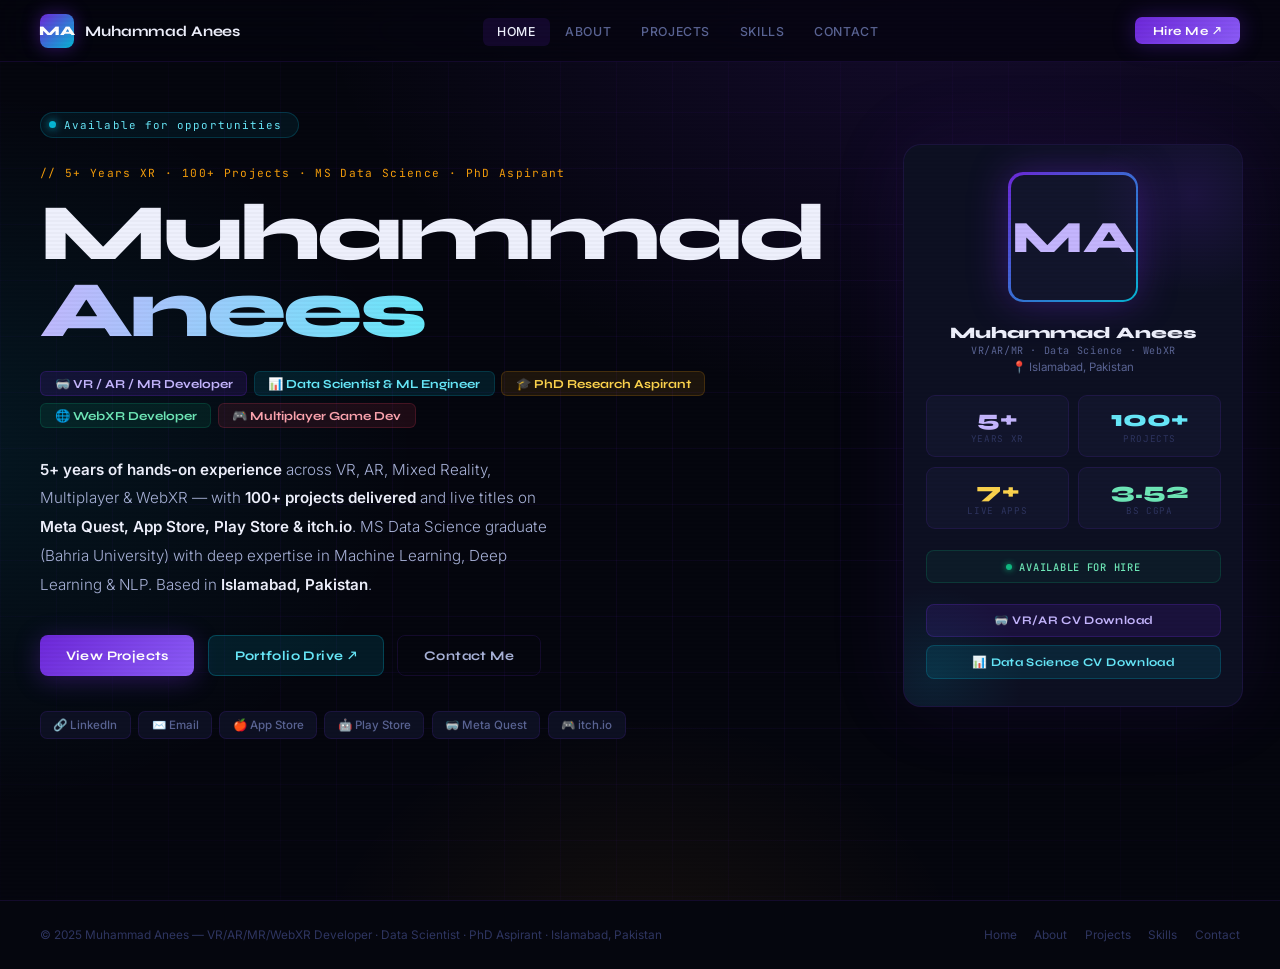
==== commit 6a930807: "Update index.html" ====
--- a/index.html
+++ b/index.html
@@ -1,1122 +1,1194 @@
-
 <!DOCTYPE html>
 <html lang="en">
 <head>
 <meta charset="UTF-8"/>
 <meta name="viewport" content="width=device-width, initial-scale=1.0"/>
-<title>Muhammad Anees — VR/AR Developer & Data Scientist</title>
+<title>Muhammad Anees — VR/AR/MR Developer & Data Scientist</title>
 <link rel="preconnect" href="https://fonts.googleapis.com"/>
 <link rel="preconnect" href="https://fonts.gstatic.com" crossorigin/>
-<link href="https://fonts.googleapis.com/css2?family=Outfit:wght@300;400;500;600;700;800;900&family=Space+Mono:wght@400;700&family=Playfair+Display:wght@700;800&display=swap" rel="stylesheet"/>
+<link href="https://fonts.googleapis.com/css2?family=Syne:wght@400;600;700;800&family=Inter:wght@300;400;500;600&family=JetBrains+Mono:wght@400;500&display=swap" rel="stylesheet"/>
 <style>
-/* ═══════════════════════════════════════════
-   PREMIUM COLOR SYSTEM — Deep Midnight + Gold
-═══════════════════════════════════════════ */
 :root{
-  /* Backgrounds */
-  --bg0:#07080f;
-  --bg1:#0d0f1d;
-  --bg2:#11142a;
-  --bg3:#171b35;
-
-  /* Primary — Electric Violet */
-  --v1:#7c3aed;
-  --v2:#8b5cf6;
-  --v3:#a78bfa;
-  --v-glow:rgba(124,58,237,0.35);
-
-  /* Accent — Amber Gold */
-  --g1:#f59e0b;
-  --g2:#fbbf24;
-  --g3:#fde68a;
-  --g-glow:rgba(245,158,11,0.3);
-
-  /* Secondary — Teal */
-  --t1:#0d9488;
-  --t2:#14b8a6;
-  --t3:#5eead4;
-  --t-glow:rgba(20,184,166,0.28);
-
-  /* Highlight — Rose */
-  --r1:#e11d48;
-  --r2:#f43f5e;
-  --r3:#fda4af;
-
-  /* Text */
-  --tx0:#f8faff;
-  --tx1:#c5cae0;
-  --tx2:#7b82a8;
-  --tx3:#4a5078;
-
-  /* Borders */
-  --b1:rgba(124,58,237,0.18);
-  --b2:rgba(124,58,237,0.08);
-
-  --radius:14px;
-  --radius-sm:8px;
-}
-
+  --ink:#05060e;
+  --ink1:#090b18;
+  --ink2:#0d1022;
+  --ink3:#12152c;
+  --ink4:#181c36;
+
+  --pu:#6d28d9;
+  --pu2:#8b5cf6;
+  --pu3:#c4b5fd;
+  --pu-a:rgba(109,40,217,0.14);
+  --pu-b:rgba(109,40,217,0.07);
+  --pu-glow:rgba(109,40,217,0.35);
+
+  --cy:#0891b2;
+  --cy2:#06b6d4;
+  --cy3:#67e8f9;
+  --cy-a:rgba(6,182,212,0.12);
+  --cy-glow:rgba(6,182,212,0.3);
+
+  --go:#d97706;
+  --go2:#f59e0b;
+  --go3:#fcd34d;
+  --go-a:rgba(245,158,11,0.1);
+
+  --ro:#e11d48;
+  --ro2:#f43f5e;
+  --ro3:#fda4af;
+  --ro-a:rgba(244,63,94,0.1);
+
+  --gr:#059669;
+  --gr2:#10b981;
+  --gr3:#6ee7b7;
+  --gr-a:rgba(16,185,129,0.1);
+
+  --tx:#eef0fc;
+  --tx1:#a8b2d8;
+  --tx2:#5a6494;
+  --tx3:#2e3560;
+
+  --br:rgba(109,40,217,0.15);
+  --br2:rgba(109,40,217,0.07);
+
+  --r:14px;--r-sm:8px;
+}
 *{margin:0;padding:0;box-sizing:border-box;}
 html{scroll-behavior:smooth;}
-body{
-  font-family:'Outfit',sans-serif;
-  background:var(--bg0);
-  color:var(--tx0);
-  min-height:100vh;
-  overflow-x:hidden;
-}
-
-/* Grain overlay */
-body::after{
-  content:'';position:fixed;inset:0;
-  background-image:url("data:image/svg+xml,%3Csvg xmlns='http://www.w3.org/2000/svg' width='300' height='300'%3E%3Cfilter id='n'%3E%3CfeTurbulence type='fractalNoise' baseFrequency='0.75' numOctaves='4' stitchTiles='stitch'/%3E%3C/filter%3E%3Crect width='300' height='300' filter='url(%23n)' opacity='0.04'/%3E%3C/svg%3E");
-  pointer-events:none;z-index:9998;opacity:0.6;
-}
-
-/* Mesh background */
-.mesh{
-  position:fixed;inset:0;z-index:0;pointer-events:none;
+body{font-family:'Inter',sans-serif;background:var(--ink);color:var(--tx);overflow-x:hidden;-webkit-font-smoothing:antialiased;}
+
+/* ── AMBIENT ── */
+.bg-wrap{position:fixed;inset:0;z-index:0;pointer-events:none;}
+.bg-mesh{
+  position:absolute;inset:0;
   background:
-    radial-gradient(ellipse 80% 60% at 70% -10%, rgba(124,58,237,0.18) 0%, transparent 60%),
-    radial-gradient(ellipse 60% 50% at -10% 60%, rgba(20,184,166,0.12) 0%, transparent 55%),
-    radial-gradient(ellipse 50% 40% at 50% 100%, rgba(245,158,11,0.08) 0%, transparent 50%),
-    var(--bg0);
-}
-
-/* Subtle dot grid */
-.dots{
-  position:fixed;inset:0;z-index:0;pointer-events:none;
-  background-image:radial-gradient(circle, rgba(124,58,237,0.2) 1px, transparent 1px);
-  background-size:40px 40px;
-  opacity:0.35;
-}
-
-/* ═══ NAV ═══ */
+    radial-gradient(ellipse 1000px 700px at 75% -5%, rgba(109,40,217,0.16) 0%,transparent 65%),
+    radial-gradient(ellipse 800px 600px at -5% 50%, rgba(6,182,212,0.1) 0%,transparent 60%),
+    radial-gradient(ellipse 600px 500px at 50% 110%, rgba(245,158,11,0.07) 0%,transparent 55%),
+    var(--ink);
+}
+.bg-grid{
+  position:absolute;inset:0;
+  background-image:linear-gradient(var(--br2) 1px,transparent 1px),linear-gradient(90deg,var(--br2) 1px,transparent 1px);
+  background-size:56px 56px;
+  mask-image:radial-gradient(ellipse 80% 80% at 50% 50%,black 30%,transparent 100%);
+}
+.scanlines{position:fixed;inset:0;z-index:9999;pointer-events:none;background:repeating-linear-gradient(0deg,transparent,transparent 2px,rgba(0,0,0,0.025) 2px,rgba(0,0,0,0.025) 4px);}
+
+/* ── NAV ── */
 nav{
-  position:fixed;top:0;left:0;right:0;z-index:200;
+  position:fixed;top:0;left:0;right:0;z-index:500;
   display:flex;align-items:center;justify-content:space-between;
-  padding:0 3rem;height:64px;
-  background:rgba(7,8,15,0.75);
-  backdrop-filter:blur(24px);
-  border-bottom:1px solid var(--b1);
-}
-.nav-brand{
-  display:flex;align-items:center;gap:0.75rem;
-}
-.nav-monogram{
-  width:36px;height:36px;border-radius:8px;
-  background:linear-gradient(135deg,var(--v1),var(--t1));
+  padding:0 2.5rem;height:62px;
+  background:rgba(5,6,14,0.82);
+  backdrop-filter:blur(24px) saturate(1.6);
+  border-bottom:1px solid var(--br);
+}
+.nav-brand{display:flex;align-items:center;gap:0.7rem;cursor:pointer;}
+.nav-logo{
+  width:34px;height:34px;border-radius:8px;
+  background:linear-gradient(135deg,var(--pu),var(--cy2));
   display:flex;align-items:center;justify-content:center;
-  font-family:'Outfit',sans-serif;font-weight:900;font-size:0.95rem;
-  color:#fff;letter-spacing:-0.03em;
-  box-shadow:0 0 20px var(--v-glow);
-}
-.nav-name{
-  font-family:'Outfit',sans-serif;font-weight:700;font-size:1rem;
-  color:var(--tx0);letter-spacing:-0.01em;
-}
-.nav-links{display:flex;gap:0.25rem;list-style:none;}
-.nav-links a{
-  color:var(--tx2);text-decoration:none;
-  font-size:0.82rem;font-weight:500;
-  letter-spacing:0.04em;text-transform:uppercase;
-  padding:0.4rem 0.9rem;border-radius:6px;
+  font-family:'Syne',sans-serif;font-weight:800;font-size:0.82rem;color:#fff;
+  box-shadow:0 0 18px rgba(109,40,217,0.45);
+}
+.nav-title{font-family:'Syne',sans-serif;font-weight:700;font-size:0.92rem;color:var(--tx);letter-spacing:-0.01em;}
+.nav-menu{display:flex;gap:0.1rem;list-style:none;}
+.nav-menu a{
+  color:var(--tx2);text-decoration:none;font-size:0.77rem;font-weight:500;
+  letter-spacing:0.05em;text-transform:uppercase;
+  padding:0.38rem 0.88rem;border-radius:6px;
   transition:all 0.2s;
 }
-.nav-links a:hover{color:var(--tx0);background:rgba(124,58,237,0.12);}
-.nav-cta{
-  display:flex;align-items:center;gap:0.5rem;
-  padding:0.45rem 1.1rem;border-radius:8px;
-  background:linear-gradient(135deg,var(--v1),var(--v2));
-  color:#fff;font-size:0.8rem;font-weight:600;
-  text-decoration:none;letter-spacing:0.03em;
-  box-shadow:0 0 20px var(--v-glow);
-  transition:all 0.2s;
-}
-.nav-cta:hover{transform:translateY(-1px);box-shadow:0 4px 30px var(--v-glow);}
-.hamburger{display:none;flex-direction:column;gap:5px;cursor:pointer;padding:6px;}
-.hamburger span{width:22px;height:2px;background:var(--v3);border-radius:2px;transition:all .3s;}
-.mobile-nav{
-  display:none;position:fixed;top:64px;left:0;right:0;
-  background:rgba(7,8,15,0.97);
-  backdrop-filter:blur(24px);
-  border-bottom:1px solid var(--b1);
-  padding:1.5rem 2rem;z-index:199;
-  flex-direction:column;gap:0.8rem;
-}
-.mobile-nav.open{display:flex;}
-.mobile-nav a{
-  color:var(--tx1);text-decoration:none;font-size:0.95rem;
-  padding:0.6rem 0;border-bottom:1px solid var(--b2);
-}
-
-/* ═══ HERO ═══ */
-.hero{
-  position:relative;z-index:1;
-  min-height:100vh;
-  display:flex;align-items:center;
-  padding:7rem 3rem 5rem;
-}
-.hero-inner{
-  max-width:1280px;margin:0 auto;width:100%;
-  display:grid;grid-template-columns:1fr 380px;
-  gap:5rem;align-items:center;
-}
-
-/* Pill badge */
-.pill{
-  display:inline-flex;align-items:center;gap:0.5rem;
-  background:rgba(124,58,237,0.1);
-  border:1px solid rgba(124,58,237,0.3);
-  border-radius:100px;
-  padding:0.35rem 1rem 0.35rem 0.6rem;
-  margin-bottom:1.8rem;
-}
-.pill-dot{
-  width:8px;height:8px;border-radius:50%;
-  background:var(--g1);
-  box-shadow:0 0 8px var(--g-glow);
-  animation:pulse 2s ease-in-out infinite;
-}
-@keyframes pulse{0%,100%{opacity:1;transform:scale(1);}50%{opacity:0.6;transform:scale(0.8);}}
-.pill span{font-size:0.75rem;font-weight:600;letter-spacing:0.08em;text-transform:uppercase;color:var(--v3);}
-
-.hero-eyebrow{
-  font-family:'Space Mono',monospace;
-  font-size:0.8rem;color:var(--g2);
-  letter-spacing:0.12em;text-transform:uppercase;
-  margin-bottom:1rem;
-}
-h1.hero-name{
-  font-family:'Outfit',sans-serif;font-weight:900;
-  font-size:clamp(3rem,7vw,5.5rem);
-  line-height:0.95;letter-spacing:-0.04em;
-  margin-bottom:1.5rem;
-}
-h1.hero-name .first{color:var(--tx0);}
-h1.hero-name .last{
-  display:block;
-  background:linear-gradient(100deg,var(--v3) 0%,var(--g2) 60%,var(--t3) 100%);
-  -webkit-background-clip:text;-webkit-text-fill-color:transparent;
-  background-clip:text;
-}
-.hero-roles{
-  display:flex;flex-wrap:wrap;gap:0.5rem;
-  margin-bottom:1.8rem;
-}
-.role-chip{
-  font-size:0.82rem;font-weight:600;
-  padding:0.35rem 0.9rem;border-radius:6px;
-  letter-spacing:0.02em;
-}
-.role-vr{background:rgba(124,58,237,0.15);color:var(--v3);border:1px solid rgba(124,58,237,0.25);}
-.role-ds{background:rgba(20,184,166,0.12);color:var(--t3);border:1px solid rgba(20,184,166,0.22);}
-.role-phd{background:rgba(245,158,11,0.1);color:var(--g2);border:1px solid rgba(245,158,11,0.22);}
-
-.hero-bio{
-  font-size:1rem;color:var(--tx1);line-height:1.85;
-  max-width:540px;margin-bottom:2.5rem;font-weight:300;
-}
-.hero-bio strong{color:var(--tx0);font-weight:600;}
-
-.cta-row{display:flex;gap:1rem;flex-wrap:wrap;margin-bottom:2.5rem;}
-.btn{
-  display:inline-flex;align-items:center;gap:0.5rem;
-  padding:0.78rem 1.7rem;border-radius:var(--radius-sm);
-  font-family:'Outfit',sans-serif;font-weight:700;font-size:0.88rem;
-  text-decoration:none;letter-spacing:0.02em;
-  transition:all 0.25s;border:none;cursor:pointer;
-}
-.btn-grad{
-  background:linear-gradient(135deg,var(--v1) 0%,var(--v2) 50%,var(--t1) 100%);
-  color:#fff;
-  box-shadow:0 4px 24px var(--v-glow);
-}
-.btn-grad:hover{transform:translateY(-2px);box-shadow:0 8px 36px var(--v-glow);}
-.btn-gold{
-  background:linear-gradient(135deg,var(--g1),var(--g2));
-  color:#07080f;
-}
-.btn-gold:hover{transform:translateY(-2px);box-shadow:0 8px 28px var(--g-glow);}
-.btn-ghost{
-  background:transparent;
-  border:1px solid var(--b1);
-  color:var(--tx1);
-}
-.btn-ghost:hover{border-color:var(--v3);color:var(--v3);}
-
-.social-strip{display:flex;gap:0.6rem;flex-wrap:wrap;}
-.s-link{
-  display:flex;align-items:center;gap:0.45rem;
-  background:var(--bg2);border:1px solid var(--b1);
-  border-radius:8px;padding:0.42rem 0.85rem;
-  font-size:0.78rem;color:var(--tx2);text-decoration:none;
-  transition:all 0.22s;font-weight:500;
-}
-.s-link:hover{border-color:var(--v3);color:var(--v3);background:rgba(124,58,237,0.08);}
-
-/* Avatar card */
-.avatar-card{
-  background:var(--bg2);
-  border:1px solid var(--b1);
-  border-radius:20px;
-  padding:2rem 1.5rem;
-  display:flex;flex-direction:column;align-items:center;gap:1.5rem;
-  box-shadow:0 0 60px rgba(124,58,237,0.12);
-  position:relative;overflow:hidden;
-}
-.avatar-card::before{
-  content:'';position:absolute;top:-40px;right:-40px;
-  width:180px;height:180px;border-radius:50%;
-  background:radial-gradient(circle,rgba(124,58,237,0.2),transparent 70%);
-}
-.avatar-img{
-  width:140px;height:140px;border-radius:16px;
-  background:linear-gradient(135deg,var(--v1),var(--t1));
-  padding:2.5px;
-  box-shadow:0 0 40px var(--v-glow);
-}
-.avatar-img-inner{
-  width:100%;height:100%;border-radius:14px;
-  background:var(--bg3);
-  display:flex;align-items:center;justify-content:center;
-  font-family:'Outfit',sans-serif;font-weight:900;font-size:3.5rem;
-  color:var(--v3);
-}
-.avatar-name{
-  text-align:center;
-  font-family:'Outfit',sans-serif;font-weight:800;font-size:1.1rem;
-  color:var(--tx0);margin-bottom:0.2rem;
-}
-.avatar-sub{
-  font-size:0.78rem;color:var(--tx2);text-align:center;
-  font-family:'Space Mono',monospace;letter-spacing:0.04em;
-}
-.stats-grid{
-  display:grid;grid-template-columns:1fr 1fr;gap:0.7rem;width:100%;
-}
-.stat-box{
-  background:var(--bg3);border:1px solid var(--b1);
-  border-radius:10px;padding:0.8rem;text-align:center;
-}
-.stat-val{
-  font-family:'Outfit',sans-serif;font-weight:800;font-size:1.5rem;
-  line-height:1;margin-bottom:0.25rem;
-}
-.stat-val.v{color:var(--v3);}
-.stat-val.g{color:var(--g2);}
-.stat-val.t{color:var(--t3);}
-.stat-val.r{color:var(--r3);}
-.stat-lbl{font-size:0.65rem;color:var(--tx3);text-transform:uppercase;letter-spacing:0.07em;font-weight:600;}
-.avail-badge{
-  width:100%;display:flex;align-items:center;justify-content:center;gap:0.5rem;
-  background:rgba(20,184,166,0.08);border:1px solid rgba(20,184,166,0.2);
-  border-radius:8px;padding:0.6rem;
-  font-size:0.75rem;font-weight:600;color:var(--t3);letter-spacing:0.06em;
-}
-.avail-dot{width:7px;height:7px;border-radius:50%;background:var(--t2);animation:pulse 1.5s infinite;}
-
-/* ═══ SECTIONS ═══ */
-section{position:relative;z-index:1;padding:6rem 3rem;}
-.s-max{max-width:1280px;margin:0 auto;}
-.s-tag{
-  font-family:'Space Mono',monospace;font-size:0.7rem;
-  color:var(--v3);letter-spacing:0.15em;text-transform:uppercase;
-  margin-bottom:0.5rem;
-}
-.s-title{
-  font-family:'Outfit',sans-serif;font-weight:900;
-  font-size:clamp(1.8rem,4vw,2.8rem);
-  letter-spacing:-0.03em;margin-bottom:1rem;
-}
-.s-title .hi{
-  background:linear-gradient(100deg,var(--v3),var(--g2));
-  -webkit-background-clip:text;-webkit-text-fill-color:transparent;background-clip:text;
-}
-.s-rule{
-  width:56px;height:3px;border-radius:2px;margin-bottom:3rem;
-  background:linear-gradient(90deg,var(--v1),var(--t1),transparent);
-}
-
-/* ═══ CATEGORY TABS ═══ */
-.cat-row{
-  display:flex;gap:0.6rem;flex-wrap:wrap;
-  margin-bottom:3rem;
-  background:var(--bg2);
-  border:1px solid var(--b1);
-  border-radius:12px;
-  padding:0.5rem;
-  width:fit-content;
-}
-.c-tab{
-  padding:0.65rem 1.4rem;border-radius:9px;
-  font-family:'Outfit',sans-serif;font-weight:700;font-size:0.85rem;
-  cursor:pointer;transition:all 0.25s;
-  border:none;background:transparent;color:var(--tx2);
-  display:flex;align-items:center;gap:0.5rem;
-}
-.c-tab:hover{color:var(--tx0);background:rgba(124,58,237,0.1);}
-.c-tab.on-vr{
-  background:linear-gradient(135deg,var(--v1),rgba(124,58,237,0.6));
-  color:#fff;
-  box-shadow:0 4px 20px var(--v-glow);
-}
-.c-tab.on-ds{
-  background:linear-gradient(135deg,var(--t1),rgba(20,184,166,0.6));
-  color:#fff;
-  box-shadow:0 4px 20px var(--t-glow);
-}
-.c-tab.on-phd{
-  background:linear-gradient(135deg,#92400e,var(--g1));
-  color:#fff;
-  box-shadow:0 4px 20px var(--g-glow);
-}
-.c-panel{display:none;}
-.c-panel.on{display:block;animation:fadeUp 0.4s ease;}
-@keyframes fadeUp{from{opacity:0;transform:translateY(14px);}to{opacity:1;transform:translateY(0);}}
-
-/* ═══ CARDS ═══ */
-.grid-3{display:grid;grid-template-columns:repeat(auto-fill,minmax(290px,1fr));gap:1.4rem;}
-.grid-2{display:grid;grid-template-columns:repeat(auto-fill,minmax(380px,1fr));gap:1.4rem;}
-
-.card{
-  background:var(--bg2);border:1px solid var(--b1);
-  border-radius:var(--radius);padding:1.7rem;
-  transition:all 0.3s;position:relative;overflow:hidden;
-}
-.card::after{
-  content:'';position:absolute;inset:0;border-radius:var(--radius);
-  opacity:0;transition:opacity 0.3s;pointer-events:none;
-}
-.card:hover{transform:translateY(-5px);}
-.card.cv{border-color:rgba(124,58,237,0.18);}
-.card.cv:hover{border-color:rgba(124,58,237,0.4);box-shadow:0 8px 40px rgba(124,58,237,0.15);}
-.card.ct{border-color:rgba(20,184,166,0.15);}
-.card.ct:hover{border-color:rgba(20,184,166,0.35);box-shadow:0 8px 40px rgba(20,184,166,0.12);}
-.card.cg{border-color:rgba(245,158,11,0.15);}
-.card.cg:hover{border-color:rgba(245,158,11,0.35);box-shadow:0 8px 40px rgba(245,158,11,0.12);}
-
-/* Card accent strip */
-.card .strip{
-  position:absolute;top:0;left:0;right:0;height:2px;
-  opacity:0;transition:opacity 0.3s;
-}
-.card:hover .strip{opacity:1;}
-.card.cv .strip{background:linear-gradient(90deg,transparent,var(--v2),transparent);}
-.card.ct .strip{background:linear-gradient(90deg,transparent,var(--t2),transparent);}
-.card.cg .strip{background:linear-gradient(90deg,transparent,var(--g2),transparent);}
-
-.c-ico{
-  width:46px;height:46px;border-radius:10px;
-  display:flex;align-items:center;justify-content:center;
-  font-size:1.3rem;margin-bottom:1rem;flex-shrink:0;
-}
-.c-ico.v{background:rgba(124,58,237,0.12);border:1px solid rgba(124,58,237,0.2);}
-.c-ico.t{background:rgba(20,184,166,0.1);border:1px solid rgba(20,184,166,0.18);}
-.c-ico.g{background:rgba(245,158,11,0.08);border:1px solid rgba(245,158,11,0.18);}
-.c-ico.r{background:rgba(244,63,94,0.08);border:1px solid rgba(244,63,94,0.18);}
-
-.card h3{
-  font-family:'Outfit',sans-serif;font-weight:700;font-size:1rem;
-  margin-bottom:0.5rem;color:var(--tx0);
-}
-.card p{color:var(--tx2);font-size:0.86rem;line-height:1.7;font-weight:300;}
-
-/* Tags */
-.tag-row{display:flex;flex-wrap:wrap;gap:0.3rem;margin-top:1rem;}
-.tag{
-  font-family:'Space Mono',monospace;font-size:0.65rem;
-  padding:0.2rem 0.55rem;border-radius:4px;letter-spacing:0.04em;
-}
-.tv{background:rgba(124,58,237,0.1);color:var(--v3);border:1px solid rgba(124,58,237,0.2);}
-.tt{background:rgba(20,184,166,0.08);color:var(--t3);border:1px solid rgba(20,184,166,0.18);}
-.tg{background:rgba(245,158,11,0.08);color:var(--g2);border:1px solid rgba(245,158,11,0.18);}
-.tr{background:rgba(244,63,94,0.08);color:var(--r3);border:1px solid rgba(244,63,94,0.18);}
-
-/* ═══ SKILL BARS ═══ */
-.sk-grid{display:grid;grid-template-columns:repeat(auto-fill,minmax(280px,1fr));gap:1.4rem;margin-top:2rem;}
-.sk-card{background:var(--bg2);border:1px solid var(--b1);border-radius:var(--radius);padding:1.5rem;}
-.sk-card h4{
-  font-family:'Outfit',sans-serif;font-weight:700;font-size:0.8rem;
-  letter-spacing:0.08em;text-transform:uppercase;margin-bottom:1.2rem;
-}
-.sk{margin-bottom:1rem;}
-.sk-row{display:flex;justify-content:space-between;margin-bottom:0.35rem;font-size:0.82rem;}
-.sk-n{color:var(--tx1);font-weight:500;}
-.sk-p{font-family:'Space Mono',monospace;font-size:0.7rem;}
-.sk-bar{height:5px;background:rgba(255,255,255,0.05);border-radius:3px;overflow:hidden;}
-.sk-fill{height:100%;border-radius:3px;transition:width 1.3s cubic-bezier(0.4,0,0.2,1);}
-.fv{background:linear-gradient(90deg,var(--v1),var(--v3));}
-.ft{background:linear-gradient(90deg,var(--t1),var(--t3));}
-.fg{background:linear-gradient(90deg,#92400e,var(--g2));}
-
-/* ═══ TIMELINE ═══ */
-.tl{position:relative;padding-left:2.2rem;}
-.tl::before{
-  content:'';position:absolute;left:4px;top:0;bottom:0;width:1.5px;
-  background:linear-gradient(180deg,var(--v2) 0%,var(--t2) 50%,transparent 100%);
-}
-.tl-item{position:relative;margin-bottom:2.8rem;}
-.tl-dot{
-  position:absolute;left:-2.48rem;top:0.2rem;
-  width:12px;height:12px;border-radius:50%;
-  border:2px solid var(--v2);background:var(--bg0);
-  box-shadow:0 0 10px var(--v-glow);
-}
-.tl-dot.t{border-color:var(--t2);box-shadow:0 0 10px var(--t-glow);}
-.tl-dot.g{border-color:var(--g1);box-shadow:0 0 10px var(--g-glow);}
-.tl-when{
-  font-family:'Space Mono',monospace;font-size:0.68rem;
-  color:var(--tx3);letter-spacing:0.08em;margin-bottom:0.4rem;
-}
-.tl-role{font-family:'Outfit',sans-serif;font-weight:700;font-size:1.05rem;margin-bottom:0.15rem;}
-.tl-co{font-size:0.85rem;font-weight:600;margin-bottom:0.5rem;}
-.tl-co.v{color:var(--v3);}
-.tl-co.t{color:var(--t3);}
-.tl-co.g{color:var(--g2);}
-.tl-body{color:var(--tx2);font-size:0.84rem;line-height:1.75;font-weight:300;}
-
-/* ═══ PROJECTS ═══ */
-.proj-grid{display:grid;grid-template-columns:repeat(auto-fill,minmax(320px,1fr));gap:1.4rem;}
-.pj{
-  background:var(--bg2);border:1px solid var(--b1);
-  border-radius:var(--radius);overflow:hidden;
-  transition:all 0.3s;display:flex;flex-direction:column;
-}
-.pj:hover{transform:translateY(-5px);border-color:rgba(124,58,237,0.35);box-shadow:0 12px 48px rgba(124,58,237,0.12);}
-.pj-top{
-  height:100px;display:flex;align-items:center;justify-content:center;
-  font-size:2.5rem;
-  position:relative;
-}
-.pj-body{padding:1.4rem;flex:1;display:flex;flex-direction:column;}
-.pj-body h3{font-family:'Outfit',sans-serif;font-weight:700;font-size:0.98rem;margin-bottom:0.4rem;}
-.pj-body p{color:var(--tx2);font-size:0.83rem;line-height:1.65;flex:1;font-weight:300;}
-.pj-link{
-  display:inline-flex;align-items:center;gap:0.4rem;
-  margin-top:1rem;font-size:0.78rem;font-weight:700;
-  text-decoration:none;letter-spacing:0.05em;text-transform:uppercase;
-  transition:gap 0.2s;
-}
-.pj-link::after{content:'→';}
-.pj-link:hover{gap:0.7rem;}
-.pj-link.lv{color:var(--v3);}
-.pj-link.lt{color:var(--t3);}
-.pj-link.lg{color:var(--g2);}
-.pj-link.lr{color:var(--r3);}
-
-/* ═══ ACHIEVEMENTS ═══ */
-.ach-grid{display:grid;grid-template-columns:repeat(auto-fill,minmax(280px,1fr));gap:1rem;}
-.ach{
-  background:var(--bg2);border:1px solid var(--b1);
-  border-radius:12px;padding:1.1rem 1.4rem;
-  display:flex;align-items:center;gap:1rem;
-  transition:all 0.25s;
-}
-.ach:hover{border-color:rgba(245,158,11,0.3);transform:translateX(5px);box-shadow:0 4px 20px rgba(245,158,11,0.08);}
-.ach-ico{font-size:1.6rem;flex-shrink:0;}
-.ach-txt strong{font-family:'Outfit',sans-serif;font-weight:700;font-size:0.9rem;display:block;margin-bottom:0.15rem;}
-.ach-txt span{font-size:0.77rem;color:var(--tx3);}
-
-/* ═══ CONTACT ═══ */
+.nav-menu a:hover,.nav-menu a.active{color:var(--tx);background:var(--pu-a);}
+.nav-hire{
+  display:flex;align-items:center;gap:0.4rem;
+  padding:0.4rem 1.1rem;border-radius:7px;
+  background:linear-gradient(135deg,var(--pu),var(--pu2));
+  color:#fff;font-family:'Syne',sans-serif;font-size:0.77rem;font-weight:700;
+  text-decoration:none;letter-spacing:0.04em;
+  box-shadow:0 0 22px var(--pu-glow);transition:all 0.22s;
+}
+.nav-hire:hover{transform:translateY(-1px);box-shadow:0 6px 32px var(--pu-glow);}
+.hamburger{display:none;flex-direction:column;gap:4px;cursor:pointer;padding:6px;}
+.hamburger span{width:20px;height:1.5px;background:var(--pu3);border-radius:2px;transition:all .3s;}
+.mob-nav{
+  display:none;position:fixed;top:62px;left:0;right:0;
+  background:rgba(5,6,14,0.97);backdrop-filter:blur(24px);
+  border-bottom:1px solid var(--br);
+  padding:1.2rem 2rem;z-index:499;flex-direction:column;gap:0.7rem;
+}
+.mob-nav.open{display:flex;}
+.mob-nav a{color:var(--tx1);text-decoration:none;font-size:0.88rem;padding:0.5rem 0;border-bottom:1px solid var(--br2);}
+
+/* ── PAGES ── */
+.page{display:none;position:relative;z-index:1;min-height:100vh;padding:7rem 2.5rem 5rem;}
+.page.active{display:block;}
+.pg-max{max-width:1200px;margin:0 auto;}
+
+/* ── COMMON SECTION HEADERS ── */
+.s-eye{font-family:'JetBrains Mono',monospace;font-size:0.66rem;color:var(--pu3);letter-spacing:0.18em;text-transform:uppercase;margin-bottom:0.5rem;}
+.s-h{font-family:'Syne',sans-serif;font-weight:800;font-size:clamp(1.7rem,3.5vw,2.5rem);letter-spacing:-0.03em;margin-bottom:0.8rem;}
+.s-h .hi{background:linear-gradient(100deg,var(--pu3),var(--cy3));-webkit-background-clip:text;-webkit-text-fill-color:transparent;background-clip:text;}
+.s-rule{width:44px;height:2px;border-radius:2px;margin-bottom:3rem;background:linear-gradient(90deg,var(--pu),var(--cy2),transparent);}
+
+/* ── CARDS ── */
+.card{background:var(--ink2);border:1px solid var(--br);border-radius:var(--r);padding:1.55rem;position:relative;overflow:hidden;transition:all 0.3s;}
+.card:hover{transform:translateY(-4px);}
+.card-pu{border-color:rgba(109,40,217,0.15);}
+.card-pu:hover{border-color:rgba(109,40,217,0.4);box-shadow:0 10px 40px rgba(109,40,217,0.13);}
+.card-cy{border-color:rgba(6,182,212,0.12);}
+.card-cy:hover{border-color:rgba(6,182,212,0.32);box-shadow:0 10px 40px rgba(6,182,212,0.1);}
+.card-go{border-color:rgba(245,158,11,0.12);}
+.card-go:hover{border-color:rgba(245,158,11,0.32);box-shadow:0 10px 40px rgba(245,158,11,0.1);}
+.card-gr{border-color:rgba(16,185,129,0.12);}
+.card-gr:hover{border-color:rgba(16,185,129,0.32);box-shadow:0 10px 40px rgba(16,185,129,0.1);}
+
+.c-topline{position:absolute;top:0;left:20%;right:20%;height:1px;opacity:0;transition:opacity 0.3s;}
+.card:hover .c-topline{opacity:1;}
+.card-pu .c-topline{background:linear-gradient(90deg,transparent,var(--pu2),transparent);}
+.card-cy .c-topline{background:linear-gradient(90deg,transparent,var(--cy2),transparent);}
+.card-go .c-topline{background:linear-gradient(90deg,transparent,var(--go2),transparent);}
+.card-gr .c-topline{background:linear-gradient(90deg,transparent,var(--gr2),transparent);}
+
+.c-ico{width:44px;height:44px;border-radius:9px;display:flex;align-items:center;justify-content:center;font-size:1.2rem;margin-bottom:0.95rem;}
+.ci-pu{background:rgba(109,40,217,0.1);border:1px solid rgba(109,40,217,0.18);}
+.ci-cy{background:rgba(6,182,212,0.08);border:1px solid rgba(6,182,212,0.15);}
+.ci-go{background:rgba(245,158,11,0.07);border:1px solid rgba(245,158,11,0.15);}
+.ci-gr{background:rgba(16,185,129,0.07);border:1px solid rgba(16,185,129,0.15);}
+.ci-ro{background:rgba(244,63,94,0.07);border:1px solid rgba(244,63,94,0.15);}
+
+.card h3{font-family:'Syne',sans-serif;font-weight:700;font-size:0.93rem;margin-bottom:0.45rem;color:var(--tx);}
+.card p{color:var(--tx1);font-size:0.81rem;line-height:1.75;font-weight:300;}
+
+/* ── TAGS ── */
+.tags{display:flex;flex-wrap:wrap;gap:0.25rem;margin-top:0.85rem;}
+.tag{font-family:'JetBrains Mono',monospace;font-size:0.59rem;padding:0.17rem 0.5rem;border-radius:4px;letter-spacing:0.04em;}
+.tp{background:rgba(109,40,217,0.09);color:var(--pu3);border:1px solid rgba(109,40,217,0.18);}
+.tc{background:rgba(6,182,212,0.07);color:var(--cy3);border:1px solid rgba(6,182,212,0.15);}
+.tg{background:rgba(245,158,11,0.07);color:var(--go3);border:1px solid rgba(245,158,11,0.15);}
+.tr{background:rgba(244,63,94,0.07);color:var(--ro3);border:1px solid rgba(244,63,94,0.15);}
+.tgr{background:rgba(16,185,129,0.07);color:var(--gr3);border:1px solid rgba(16,185,129,0.15);}
+
+/* ── BUTTONS ── */
+.btn{display:inline-flex;align-items:center;gap:0.45rem;padding:0.72rem 1.6rem;border-radius:var(--r-sm);font-family:'Syne',sans-serif;font-weight:700;font-size:0.82rem;text-decoration:none;letter-spacing:0.03em;transition:all 0.25s;border:none;cursor:pointer;}
+.btn-pu{background:linear-gradient(135deg,var(--pu),var(--pu2));color:#fff;box-shadow:0 4px 24px var(--pu-glow);}
+.btn-pu:hover{transform:translateY(-2px);box-shadow:0 8px 38px var(--pu-glow);}
+.btn-cy{background:rgba(6,182,212,0.12);border:1px solid rgba(6,182,212,0.28);color:var(--cy3);}
+.btn-cy:hover{background:rgba(6,182,212,0.2);box-shadow:var(--cy-glow);}
+.btn-go{background:linear-gradient(135deg,var(--go),var(--go2));color:#07080f;}
+.btn-go:hover{transform:translateY(-2px);}
+.btn-ghost{background:transparent;border:1px solid var(--br);color:var(--tx1);}
+.btn-ghost:hover{border-color:var(--pu3);color:var(--pu3);}
+
+/* ═══════════════════════════════════
+   PAGE 1 — HOME
+═══════════════════════════════════ */
+.hero-inner{max-width:1200px;margin:0 auto;width:100%;display:grid;grid-template-columns:1fr 340px;gap:5rem;align-items:center;}
+
+.signal{display:inline-flex;align-items:center;gap:0.5rem;background:rgba(6,182,212,0.08);border:1px solid rgba(6,182,212,0.22);border-radius:100px;padding:0.3rem 1rem 0.3rem 0.5rem;margin-bottom:1.8rem;}
+.signal-dot{width:7px;height:7px;border-radius:50%;background:var(--cy2);box-shadow:0 0 8px var(--cy2);animation:blink 1.8s ease-in-out infinite;}
+@keyframes blink{0%,100%{opacity:1;}50%{opacity:0.3;}}
+.signal span{font-family:'JetBrains Mono',monospace;font-size:0.68rem;color:var(--cy3);letter-spacing:0.1em;}
+
+.hero-tag{font-family:'JetBrains Mono',monospace;font-size:0.7rem;color:var(--go2);letter-spacing:0.12em;margin-bottom:0.9rem;}
+h1.hero-name{font-family:'Syne',sans-serif;font-weight:800;font-size:clamp(2.8rem,6.5vw,5rem);line-height:0.96;letter-spacing:-0.04em;margin-bottom:1.4rem;}
+.n-first{color:var(--tx);}
+.n-last{display:block;background:linear-gradient(110deg,var(--pu3) 0%,var(--cy3) 50%,var(--go3) 100%);-webkit-background-clip:text;-webkit-text-fill-color:transparent;background-clip:text;}
+
+.role-stack{display:flex;flex-wrap:wrap;gap:0.4rem;margin-bottom:1.7rem;}
+.rchip{font-family:'Syne',sans-serif;font-size:0.77rem;font-weight:700;padding:0.3rem 0.85rem;border-radius:6px;}
+.rc-vr{background:var(--pu-a);color:var(--pu3);border:1px solid rgba(109,40,217,0.22);}
+.rc-ds{background:var(--cy-a);color:var(--cy3);border:1px solid rgba(6,182,212,0.18);}
+.rc-ph{background:var(--go-a);color:var(--go3);border:1px solid rgba(245,158,11,0.18);}
+.rc-web{background:var(--gr-a);color:var(--gr3);border:1px solid rgba(16,185,129,0.18);}
+
+.hero-bio{font-size:0.95rem;color:var(--tx1);line-height:1.9;max-width:530px;margin-bottom:2.2rem;font-weight:300;}
+.hero-bio strong{color:var(--tx);font-weight:600;}
+
+.cta-row{display:flex;gap:0.85rem;flex-wrap:wrap;margin-bottom:2.2rem;}
+.soc-row{display:flex;flex-wrap:wrap;gap:0.45rem;}
+.soc{display:flex;align-items:center;gap:0.38rem;background:var(--ink2);border:1px solid var(--br);border-radius:7px;padding:0.36rem 0.78rem;font-size:0.72rem;color:var(--tx2);text-decoration:none;transition:all 0.2s;font-weight:500;}
+.soc:hover{border-color:var(--pu3);color:var(--pu3);background:var(--pu-b);}
+
+/* Profile card */
+.profile-card{background:var(--ink2);border:1px solid var(--br);border-radius:18px;padding:1.7rem 1.35rem;display:flex;flex-direction:column;align-items:center;gap:1.3rem;position:relative;overflow:hidden;box-shadow:0 0 80px rgba(109,40,217,0.1);}
+.profile-card::before{content:'';position:absolute;top:-50px;right:-50px;width:200px;height:200px;border-radius:50%;background:radial-gradient(circle,rgba(109,40,217,0.16),transparent 70%);}
+.profile-card::after{content:'';position:absolute;bottom:-60px;left:-60px;width:180px;height:180px;border-radius:50%;background:radial-gradient(circle,rgba(6,182,212,0.1),transparent 70%);}
+.p-avatar-wrap{width:130px;height:130px;border-radius:15px;background:linear-gradient(135deg,var(--pu),var(--cy2));padding:2.5px;box-shadow:0 0 38px rgba(109,40,217,0.4);flex-shrink:0;}
+.p-avatar-inner{width:100%;height:100%;border-radius:13px;background:var(--ink3);display:flex;align-items:center;justify-content:center;overflow:hidden;}
+.p-avatar-inner img{width:100%;height:100%;object-fit:cover;border-radius:13px;}
+.p-avatar-fallback{font-family:'Syne',sans-serif;font-weight:800;font-size:2.8rem;color:var(--pu3);}
+.p-name{font-family:'Syne',sans-serif;font-weight:800;font-size:1rem;text-align:center;color:var(--tx);}
+.p-sub{font-family:'JetBrains Mono',monospace;font-size:0.63rem;color:var(--tx2);text-align:center;margin-top:0.15rem;letter-spacing:0.06em;}
+.p-loc{font-size:0.72rem;color:var(--tx2);text-align:center;margin-top:0.2rem;}
+.p-stats{display:grid;grid-template-columns:1fr 1fr;gap:0.6rem;width:100%;}
+.p-stat{background:var(--ink3);border:1px solid var(--br);border-radius:9px;padding:0.72rem;text-align:center;}
+.p-val{font-family:'Syne',sans-serif;font-weight:800;font-size:1.4rem;line-height:1;}
+.p-val.pu{color:var(--pu3);}
+.p-val.cy{color:var(--cy3);}
+.p-val.go{color:var(--go3);}
+.p-val.ro{color:var(--ro3);}
+.p-val.gr{color:var(--gr3);}
+.p-lbl{font-family:'JetBrains Mono',monospace;font-size:0.58rem;color:var(--tx3);text-transform:uppercase;letter-spacing:0.07em;margin-top:0.18rem;}
+.p-status{width:100%;display:flex;align-items:center;justify-content:center;gap:0.45rem;background:rgba(16,185,129,0.07);border:1px solid rgba(16,185,129,0.18);border-radius:8px;padding:0.52rem;font-family:'JetBrains Mono',monospace;font-size:0.65rem;font-weight:500;color:var(--gr3);letter-spacing:0.07em;}
+.p-status-dot{width:6px;height:6px;border-radius:50%;background:var(--gr2);box-shadow:0 0 6px var(--gr2);animation:blink 1.5s infinite;}
+.p-cv-btns{display:flex;flex-direction:column;gap:0.5rem;width:100%;}
+.p-cv-btn{display:flex;align-items:center;justify-content:center;gap:0.4rem;padding:0.55rem;border-radius:8px;font-family:'Syne',sans-serif;font-size:0.73rem;font-weight:700;text-decoration:none;transition:all 0.2s;letter-spacing:0.03em;}
+.pcv-vr{background:var(--pu-a);border:1px solid rgba(109,40,217,0.25);color:var(--pu3);}
+.pcv-vr:hover{background:rgba(109,40,217,0.22);}
+.pcv-ds{background:var(--cy-a);border:1px solid rgba(6,182,212,0.22);color:var(--cy3);}
+.pcv-ds:hover{background:rgba(6,182,212,0.2);}
+
+/* ═══════════════════════════════════
+   PAGE 2 — ABOUT
+═══════════════════════════════════ */
+.about-grid{display:grid;grid-template-columns:280px 1fr;gap:3rem;align-items:start;margin-bottom:4rem;}
+.about-profile{background:var(--ink2);border:1px solid var(--br);border-radius:var(--r);overflow:hidden;position:sticky;top:80px;}
+.ap-img-wrap{width:100%;height:240px;background:linear-gradient(135deg,var(--pu-a),var(--cy-a));display:flex;align-items:center;justify-content:center;overflow:hidden;}
+.ap-img-wrap img{width:100%;height:100%;object-fit:cover;}
+.ap-img-placeholder{font-family:'Syne',sans-serif;font-weight:800;font-size:4rem;color:var(--pu3);}
+.ap-info{padding:1.3rem;}
+.ap-name{font-family:'Syne',sans-serif;font-weight:800;font-size:1.05rem;color:var(--tx);margin-bottom:0.25rem;}
+.ap-title{font-size:0.78rem;color:var(--pu3);font-weight:500;margin-bottom:1rem;}
+.ap-row{display:flex;align-items:flex-start;gap:0.5rem;padding:0.4rem 0;border-bottom:1px solid var(--br2);font-size:0.78rem;}
+.ap-row:last-child{border:none;}
+.ap-label{color:var(--tx3);min-width:80px;font-size:0.73rem;flex-shrink:0;}
+.ap-val{color:var(--tx1);font-family:'JetBrains Mono',monospace;font-size:0.7rem;word-break:break-all;}
+
+.about-content h3{font-family:'Syne',sans-serif;font-weight:700;font-size:1.2rem;margin-bottom:0.8rem;color:var(--tx);}
+.about-content p{color:var(--tx1);font-size:0.9rem;line-height:1.9;margin-bottom:1.2rem;font-weight:300;}
+.about-content p strong{color:var(--tx);font-weight:600;}
+.about-content blockquote{border-left:2px solid var(--pu2);padding-left:1.2rem;margin:1.5rem 0;color:var(--tx2);font-size:0.88rem;line-height:1.85;font-style:italic;}
+
+/* Timeline */
+.tl{position:relative;padding-left:2rem;}
+.tl::before{content:'';position:absolute;left:3px;top:0;bottom:0;width:1px;background:linear-gradient(180deg,var(--pu2),var(--cy2),transparent);}
+.tl-item{position:relative;margin-bottom:2.4rem;}
+.tl-dot{position:absolute;left:-2.18rem;top:0.22rem;width:10px;height:10px;border-radius:50%;border:1.5px solid var(--pu2);background:var(--ink);box-shadow:0 0 10px rgba(109,40,217,0.4);}
+.tl-dot.cy{border-color:var(--cy2);box-shadow:0 0 10px var(--cy-glow);}
+.tl-dot.go{border-color:var(--go2);box-shadow:0 0 10px rgba(245,158,11,0.3);}
+.tl-dot.gr{border-color:var(--gr2);box-shadow:0 0 10px rgba(16,185,129,0.3);}
+.tl-when{font-family:'JetBrains Mono',monospace;font-size:0.63rem;color:var(--tx3);letter-spacing:0.07em;margin-bottom:0.3rem;}
+.tl-role{font-family:'Syne',sans-serif;font-weight:700;font-size:0.98rem;margin-bottom:0.12rem;}
+.tl-co{font-size:0.8rem;font-weight:600;margin-bottom:0.4rem;}
+.tl-co.pu{color:var(--pu3);}
+.tl-co.cy{color:var(--cy3);}
+.tl-co.go{color:var(--go3);}
+.tl-co.gr{color:var(--gr3);}
+.tl-body{color:var(--tx2);font-size:0.8rem;line-height:1.8;font-weight:300;}
+
+/* Social work */
+.sw-grid{display:grid;grid-template-columns:repeat(auto-fill,minmax(260px,1fr));gap:0.85rem;}
+.sw-item{background:var(--ink2);border:1px solid var(--br);border-radius:10px;padding:0.9rem 1.1rem;display:flex;align-items:center;gap:0.8rem;transition:all 0.22s;}
+.sw-item:hover{border-color:rgba(16,185,129,0.3);transform:translateX(4px);}
+.sw-ico{font-size:1.4rem;flex-shrink:0;}
+.sw-txt strong{font-family:'Syne',sans-serif;font-weight:700;font-size:0.84rem;display:block;margin-bottom:0.1rem;}
+.sw-txt span{font-size:0.72rem;color:var(--tx3);}
+
+/* ═══════════════════════════════════
+   PAGE 3 — PROJECTS
+═══════════════════════════════════ */
+.proj-filter{display:flex;gap:0.45rem;flex-wrap:wrap;margin-bottom:2.5rem;background:var(--ink2);border:1px solid var(--br);border-radius:11px;padding:0.42rem;width:fit-content;}
+.pf-btn{padding:0.55rem 1.2rem;border-radius:8px;font-family:'Syne',sans-serif;font-weight:700;font-size:0.78rem;cursor:pointer;transition:all 0.22s;border:none;background:transparent;color:var(--tx2);}
+.pf-btn:hover{color:var(--tx);background:var(--pu-a);}
+.pf-btn.on{background:linear-gradient(135deg,var(--pu),rgba(109,40,217,0.5));color:#fff;box-shadow:0 4px 18px rgba(109,40,217,0.3);}
+.pf-btn.on-cy{background:linear-gradient(135deg,var(--cy),rgba(6,182,212,0.5));color:#fff;box-shadow:0 4px 18px var(--cy-glow);}
+.pf-btn.on-go{background:linear-gradient(135deg,var(--go),rgba(245,158,11,0.5));color:#fff;}
+
+.proj-grid{display:grid;grid-template-columns:repeat(auto-fill,minmax(310px,1fr));gap:1.2rem;}
+.pj{background:var(--ink2);border:1px solid var(--br);border-radius:var(--r);overflow:hidden;transition:all 0.3s;display:flex;flex-direction:column;}
+.pj:hover{transform:translateY(-5px);border-color:rgba(109,40,217,0.38);box-shadow:0 16px 52px rgba(109,40,217,0.12);}
+.pj-head{height:88px;display:flex;align-items:center;justify-content:space-between;padding:0 1.3rem;position:relative;overflow:hidden;}
+.pj-emoji{font-size:2.1rem;}
+.pj-badges{display:flex;flex-direction:column;gap:0.28rem;align-items:flex-end;}
+.pb{font-family:'JetBrains Mono',monospace;font-size:0.54rem;letter-spacing:0.06em;padding:0.16rem 0.52rem;border-radius:100px;display:flex;align-items:center;gap:0.28rem;}
+.pb-meta{background:rgba(109,40,217,0.15);color:var(--pu3);border:1px solid rgba(109,40,217,0.22);}
+.pb-ios{background:rgba(6,182,212,0.1);color:var(--cy3);border:1px solid rgba(6,182,212,0.18);}
+.pb-android{background:rgba(16,185,129,0.08);color:var(--gr3);border:1px solid rgba(16,185,129,0.16);}
+.pb-web{background:rgba(245,158,11,0.08);color:var(--go3);border:1px solid rgba(245,158,11,0.16);}
+.pb-itch{background:rgba(244,63,94,0.08);color:var(--ro3);border:1px solid rgba(244,63,94,0.16);}
+.pb-res{background:rgba(6,182,212,0.08);color:var(--cy3);border:1px solid rgba(6,182,212,0.16);}
+
+.pj-body{padding:1.2rem;flex:1;display:flex;flex-direction:column;}
+.pj-body h3{font-family:'Syne',sans-serif;font-weight:700;font-size:0.9rem;margin-bottom:0.38rem;}
+.pj-body p{color:var(--tx1);font-size:0.79rem;line-height:1.7;flex:1;font-weight:300;}
+.pj-links{display:flex;gap:0.45rem;flex-wrap:wrap;margin-top:0.9rem;}
+.pjl{display:inline-flex;align-items:center;gap:0.32rem;font-family:'Syne',sans-serif;font-size:0.7rem;font-weight:700;text-decoration:none;letter-spacing:0.05em;text-transform:uppercase;padding:0.32rem 0.8rem;border-radius:6px;transition:all 0.2s;}
+.pjl-pu{color:var(--pu3);background:var(--pu-a);border:1px solid rgba(109,40,217,0.2);}
+.pjl-pu:hover{background:rgba(109,40,217,0.22);}
+.pjl-cy{color:var(--cy3);background:var(--cy-a);border:1px solid rgba(6,182,212,0.18);}
+.pjl-cy:hover{background:rgba(6,182,212,0.2);}
+.pjl-go{color:var(--go3);background:var(--go-a);border:1px solid rgba(245,158,11,0.18);}
+.pjl-go:hover{background:rgba(245,158,11,0.2);}
+.pjl-ro{color:var(--ro3);background:var(--ro-a);border:1px solid rgba(244,63,94,0.18);}
+.pjl-ro:hover{background:rgba(244,63,94,0.2);}
+.pjl-gr{color:var(--gr3);background:var(--gr-a);border:1px solid rgba(16,185,129,0.18);}
+.pjl-gr:hover{background:rgba(16,185,129,0.2);}
+
+/* WebXR embed */
+.wxr-box{background:var(--ink2);border:1px solid rgba(6,182,212,0.18);border-radius:var(--r);overflow:hidden;margin-top:1.2rem;}
+.wxr-head{padding:0.95rem 1.3rem;display:flex;align-items:center;gap:0.7rem;border-bottom:1px solid rgba(6,182,212,0.12);background:rgba(6,182,212,0.04);}
+.wxr-head-txt h3{font-family:'Syne',sans-serif;font-weight:700;font-size:0.88rem;color:var(--cy3);}
+.wxr-head-txt p{font-size:0.76rem;color:var(--tx2);margin-top:0.08rem;}
+.wxr-badge{margin-left:auto;background:rgba(6,182,212,0.1);border:1px solid rgba(6,182,212,0.24);border-radius:100px;padding:0.22rem 0.7rem;font-family:'JetBrains Mono',monospace;font-size:0.6rem;color:var(--cy2);letter-spacing:0.08em;flex-shrink:0;}
+.wxr-frame{width:100%;height:480px;background:var(--ink3);}
+.wxr-frame iframe{width:100%;height:100%;border:none;display:block;}
+.wxr-note{padding:0.65rem 1.3rem;font-size:0.72rem;color:var(--tx2);background:rgba(0,0,0,0.18);display:flex;align-items:center;gap:0.5rem;flex-wrap:wrap;}
+.wxr-note a{color:var(--cy3);text-decoration:none;margin-left:auto;}
+
+/* ═══════════════════════════════════
+   PAGE 4 — SKILLS
+═══════════════════════════════════ */
+.skills-tabs{display:flex;gap:0.45rem;flex-wrap:wrap;margin-bottom:2.8rem;background:var(--ink2);border:1px solid var(--br);border-radius:11px;padding:0.42rem;width:fit-content;}
+.sk-tab{padding:0.58rem 1.3rem;border-radius:8px;font-family:'Syne',sans-serif;font-weight:700;font-size:0.8rem;cursor:pointer;transition:all 0.25s;border:none;background:transparent;color:var(--tx2);}
+.sk-tab:hover{color:var(--tx);background:var(--pu-a);}
+.sk-tab.on-vr{background:linear-gradient(135deg,var(--pu),rgba(109,40,217,0.5));color:#fff;box-shadow:0 4px 18px rgba(109,40,217,0.3);}
+.sk-tab.on-ds{background:linear-gradient(135deg,var(--cy),rgba(6,182,212,0.5));color:#fff;box-shadow:0 4px 18px var(--cy-glow);}
+.sk-tab.on-ph{background:linear-gradient(135deg,var(--go),rgba(245,158,11,0.5));color:#fff;}
+.sk-panel{display:none;animation:rise 0.38s ease;}
+.sk-panel.on{display:block;}
+@keyframes rise{from{opacity:0;transform:translateY(12px);}to{opacity:1;transform:translateY(0);}}
+
+.g3{display:grid;grid-template-columns:repeat(auto-fill,minmax(270px,1fr));gap:1.1rem;}
+.g2{display:grid;grid-template-columns:repeat(auto-fill,minmax(350px,1fr));gap:1.1rem;}
+
+/* Skill bars */
+.sk-bars-grid{display:grid;grid-template-columns:repeat(auto-fill,minmax(260px,1fr));gap:1.1rem;margin-top:2rem;}
+.sk-bar-card{background:var(--ink2);border:1px solid var(--br);border-radius:var(--r);padding:1.35rem;}
+.sk-bar-card h4{font-family:'JetBrains Mono',monospace;font-size:0.65rem;letter-spacing:0.1em;text-transform:uppercase;margin-bottom:1.15rem;}
+.sk{margin-bottom:0.9rem;}
+.sk-row{display:flex;justify-content:space-between;margin-bottom:0.3rem;font-size:0.79rem;}
+.sk-n{color:var(--tx1);font-weight:400;}
+.sk-pct{font-family:'JetBrains Mono',monospace;font-size:0.66rem;}
+.sk-track{height:4px;background:rgba(255,255,255,0.04);border-radius:3px;overflow:hidden;}
+.sk-fill{height:100%;border-radius:3px;transition:width 1.5s cubic-bezier(0.4,0,0.2,1);}
+.sf-pu{background:linear-gradient(90deg,var(--pu),var(--pu3));}
+.sf-cy{background:linear-gradient(90deg,var(--cy),var(--cy3));}
+.sf-go{background:linear-gradient(90deg,var(--go),var(--go3));}
+
+/* Live panel */
+.live-panel{background:var(--ink2);border:1px solid rgba(109,40,217,0.18);border-radius:var(--r);padding:1.35rem;}
+.live-panel h4{font-family:'Syne',sans-serif;font-weight:700;font-size:0.76rem;letter-spacing:0.06em;text-transform:uppercase;color:var(--pu3);margin-bottom:0.95rem;}
+.live-list{display:flex;flex-direction:column;gap:0.5rem;}
+.live-link{display:flex;align-items:center;gap:0.65rem;background:var(--ink3);border:1px solid var(--br);border-radius:8px;padding:0.7rem 0.9rem;text-decoration:none;color:var(--tx1);transition:all 0.2s;font-size:0.79rem;font-weight:500;}
+.live-link:hover{border-color:var(--pu3);color:var(--pu3);background:var(--pu-b);}
+.ll-ico{font-size:1rem;flex-shrink:0;}
+.ll-arrow{margin-left:auto;color:var(--tx3);font-size:0.68rem;transition:transform 0.2s;}
+.live-link:hover .ll-arrow{transform:translateX(3px);color:var(--pu3);}
+.ll-webxr{margin-left:auto;background:rgba(6,182,212,0.09);border:1px solid rgba(6,182,212,0.2);border-radius:100px;padding:0.14rem 0.5rem;font-family:'JetBrains Mono',monospace;font-size:0.55rem;color:var(--cy3);letter-spacing:0.06em;}
+
+/* Achievements */
+.ach-grid{display:grid;grid-template-columns:repeat(auto-fill,minmax(255px,1fr));gap:0.85rem;}
+.ach{background:var(--ink2);border:1px solid var(--br);border-radius:10px;padding:0.95rem 1.2rem;display:flex;align-items:center;gap:0.85rem;transition:all 0.22s;}
+.ach:hover{border-color:rgba(245,158,11,0.28);transform:translateX(4px);box-shadow:0 4px 18px rgba(245,158,11,0.07);}
+.ach-ico{font-size:1.45rem;flex-shrink:0;}
+.ach-txt strong{font-family:'Syne',sans-serif;font-weight:700;font-size:0.83rem;display:block;margin-bottom:0.1rem;}
+.ach-txt span{font-size:0.7rem;color:var(--tx3);}
+
+/* ═══════════════════════════════════
+   PAGE 5 — CONTACT
+═══════════════════════════════════ */
 .con-grid{display:grid;grid-template-columns:1fr 1fr;gap:3rem;align-items:start;}
-.con-left h3{font-family:'Outfit',sans-serif;font-weight:800;font-size:1.6rem;margin-bottom:0.8rem;}
-.con-left p{color:var(--tx2);line-height:1.8;margin-bottom:2rem;font-size:0.95rem;}
-.con-links{display:flex;flex-direction:column;gap:0.6rem;}
-.con-link{
-  display:flex;align-items:center;gap:0.8rem;
-  color:var(--tx1);text-decoration:none;
-  background:var(--bg2);border:1px solid var(--b1);
-  border-radius:10px;padding:0.85rem 1.1rem;
-  transition:all 0.25s;font-size:0.86rem;font-weight:500;
-}
-.con-link:hover{border-color:var(--v3);color:var(--v3);background:rgba(124,58,237,0.06);}
-.con-right{display:flex;flex-direction:column;gap:1rem;}
-.info-box{
-  background:var(--bg2);border:1px solid var(--b1);
-  border-radius:12px;padding:1.3rem;
-}
-.info-box h4{
-  font-family:'Space Mono',monospace;font-size:0.65rem;
-  color:var(--tx3);letter-spacing:0.12em;text-transform:uppercase;margin-bottom:0.9rem;
-}
-.info-r{
-  display:flex;justify-content:space-between;align-items:center;
-  padding:0.45rem 0;border-bottom:1px solid var(--b2);font-size:0.84rem;
-}
-.info-r:last-child{border:none;}
-.info-r span:first-child{color:var(--tx3);font-weight:400;}
-.info-r span:last-child{font-family:'Space Mono',monospace;font-size:0.72rem;color:var(--v3);}
-
-/* ═══ SECTION BG ALT ═══ */
-.alt{background:linear-gradient(180deg,rgba(13,15,29,0.5) 0%,rgba(7,8,15,0) 100%);}
-
-/* ═══ FOOTER ═══ */
-footer{
-  border-top:1px solid var(--b1);
-  padding:2rem 3rem;
-  display:flex;align-items:center;justify-content:space-between;flex-wrap:wrap;gap:1rem;
-  position:relative;z-index:1;
-}
-footer p{color:var(--tx3);font-size:0.8rem;}
-.f-links{display:flex;gap:1.4rem;}
-.f-links a{color:var(--tx3);text-decoration:none;font-size:0.8rem;transition:color .2s;}
-.f-links a:hover{color:var(--v3);}
-
-/* ═══ LIVE APP LINKS PANEL ═══ */
-.live-panel{
-  background:var(--bg2);border:1px solid rgba(124,58,237,0.2);
-  border-radius:var(--radius);padding:1.5rem;
-}
-.live-panel h4{
-  font-family:'Outfit',sans-serif;font-weight:700;font-size:0.82rem;
-  letter-spacing:0.08em;text-transform:uppercase;
-  color:var(--v3);margin-bottom:1.1rem;
-}
-.live-list{display:flex;flex-direction:column;gap:0.6rem;}
-.live-link{
-  display:flex;align-items:center;gap:0.75rem;
-  background:var(--bg3);border:1px solid var(--b1);
-  border-radius:9px;padding:0.8rem 1rem;
-  text-decoration:none;color:var(--tx1);
-  transition:all 0.22s;font-size:0.84rem;font-weight:500;
-}
-.live-link:hover{border-color:var(--v3);color:var(--v3);background:rgba(124,58,237,0.06);}
-.live-link .ico{font-size:1.1rem;flex-shrink:0;}
-.live-link .arrow{margin-left:auto;color:var(--tx3);font-size:0.75rem;transition:transform 0.2s;}
-.live-link:hover .arrow{transform:translateX(3px);color:var(--v3);}
-
-/* ═══ RESPONSIVE ═══ */
+.con-left h3{font-family:'Syne',sans-serif;font-weight:800;font-size:1.45rem;margin-bottom:0.7rem;}
+.con-left p{color:var(--tx1);line-height:1.85;margin-bottom:1.8rem;font-size:0.9rem;}
+.con-links{display:flex;flex-direction:column;gap:0.5rem;}
+.con-link{display:flex;align-items:center;gap:0.72rem;color:var(--tx1);text-decoration:none;background:var(--ink2);border:1px solid var(--br);border-radius:9px;padding:0.78rem 1rem;transition:all 0.22s;font-size:0.82rem;font-weight:500;}
+.con-link:hover{border-color:var(--pu3);color:var(--pu3);background:var(--pu-b);}
+.con-right{display:flex;flex-direction:column;gap:0.85rem;}
+.info-box{background:var(--ink2);border:1px solid var(--br);border-radius:11px;padding:1.15rem;}
+.info-box h4{font-family:'JetBrains Mono',monospace;font-size:0.6rem;color:var(--tx3);letter-spacing:0.12em;text-transform:uppercase;margin-bottom:0.82rem;}
+.i-row{display:flex;justify-content:space-between;align-items:center;padding:0.38rem 0;border-bottom:1px solid var(--br2);font-size:0.79rem;}
+.i-row:last-child{border:none;}
+.i-row span:first-child{color:var(--tx2);}
+.i-row span:last-child{font-family:'JetBrains Mono',monospace;font-size:0.67rem;color:var(--pu3);}
+.quick-tags{display:flex;flex-wrap:wrap;gap:0.38rem;margin-top:0.5rem;}
+
+/* ── FOOTER ── */
+footer{border-top:1px solid var(--br);padding:1.7rem 2.5rem;display:flex;align-items:center;justify-content:space-between;flex-wrap:wrap;gap:1rem;position:relative;z-index:1;}
+footer p{color:var(--tx3);font-size:0.74rem;}
+.f-links{display:flex;gap:1.1rem;}
+.f-links a{color:var(--tx3);text-decoration:none;font-size:0.74rem;transition:color .2s;cursor:pointer;}
+.f-links a:hover{color:var(--pu3);}
+
+/* ── RESPONSIVE ── */
 @media(max-width:960px){
-  nav{padding:0 1.5rem;}
-  .nav-links,.nav-cta{display:none;}
+  nav{padding:0 1.4rem;}
+  .nav-menu,.nav-hire{display:none;}
   .hamburger{display:flex;}
-  .hero{padding:6rem 1.5rem 4rem;}
+  .page{padding:5.5rem 1.4rem 4rem;}
   .hero-inner{grid-template-columns:1fr;gap:2.5rem;}
-  .avatar-card{flex-direction:row;flex-wrap:wrap;justify-content:center;}
-  section{padding:4rem 1.5rem;}
+  .about-grid{grid-template-columns:1fr;}
+  .about-profile{position:static;}
   .con-grid{grid-template-columns:1fr;}
-  footer{padding:1.5rem;}
-  .cat-row{width:100%;}
+  .skills-tabs,.proj-filter{width:100%;}
+  footer{padding:1.4rem;}
 }
 @media(max-width:600px){
-  .grid-3,.proj-grid,.ach-grid{grid-template-columns:1fr;}
-  .stats-grid{grid-template-columns:1fr 1fr;}
-  h1.hero-name{font-size:2.8rem;}
+  .g3,.proj-grid,.ach-grid,.sw-grid{grid-template-columns:1fr;}
+  h1.hero-name{font-size:2.6rem;}
+  .wxr-frame{height:320px;}
 }
 </style>
 </head>
 <body>
-<div class="mesh"></div>
-<div class="dots"></div>
+<div class="bg-wrap"><div class="bg-mesh"></div><div class="bg-grid"></div></div>
+<div class="scanlines"></div>
 
 <!-- ═══ NAV ═══ -->
 <nav>
-  <div class="nav-brand">
-    <div class="nav-monogram">MA</div>
-    <span class="nav-name">Muhammad Anees</span>
+  <div class="nav-brand" onclick="goPage('home')">
+    <div class="nav-logo">MA</div>
+    <span class="nav-title">Muhammad Anees</span>
   </div>
-  <ul class="nav-links">
-    <li><a href="#hero">Home</a></li>
-    <li><a href="#domains">Skills</a></li>
-    <li><a href="#experience">Experience</a></li>
-    <li><a href="#projects">Projects</a></li>
-    <li><a href="#contact">Contact</a></li>
+  <ul class="nav-menu">
+    <li><a href="#" onclick="goPage('home')" id="nm-home" class="active">Home</a></li>
+    <li><a href="#" onclick="goPage('about')" id="nm-about">About</a></li>
+    <li><a href="#" onclick="goPage('projects')" id="nm-projects">Projects</a></li>
+    <li><a href="#" onclick="goPage('skills')" id="nm-skills">Skills</a></li>
+    <li><a href="#" onclick="goPage('contact')" id="nm-contact">Contact</a></li>
   </ul>
-  <a href="mailto:animalik272@gmail.com" class="nav-cta">Hire Me ↗</a>
-  <div class="hamburger" onclick="toggleMenu()">
+  <a href="mailto:animalik272@gmail.com" class="nav-hire">Hire Me ↗</a>
+  <div class="hamburger" onclick="toggleMob()">
     <span></span><span></span><span></span>
   </div>
 </nav>
-<div class="mobile-nav" id="mobileNav">
-  <a href="#hero" onclick="closeMenu()">Home</a>
-  <a href="#domains" onclick="closeMenu()">Skills</a>
-  <a href="#experience" onclick="closeMenu()">Experience</a>
-  <a href="#projects" onclick="closeMenu()">Projects</a>
-  <a href="#contact" onclick="closeMenu()">Contact</a>
+<div class="mob-nav" id="mobNav">
+  <a href="#" onclick="goPage('home');closeMob()">🏠 Home</a>
+  <a href="#" onclick="goPage('about');closeMob()">👤 About</a>
+  <a href="#" onclick="goPage('projects');closeMob()">🚀 Projects</a>
+  <a href="#" onclick="goPage('skills');closeMob()">⚡ Skills</a>
+  <a href="#" onclick="goPage('contact');closeMob()">📬 Contact</a>
 </div>
 
-<!-- ═══ HERO ═══ -->
-<section class="hero" id="hero">
+<!-- ═══════════════════════════════════
+     PAGE: HOME
+═══════════════════════════════════ -->
+<div class="page active" id="pg-home">
   <div class="hero-inner">
     <div>
-      <div class="pill"><div class="pill-dot"></div><span>Open to Opportunities</span></div>
-      <div class="hero-eyebrow">// MS Data Science · VR/AR Developer · PhD Aspirant</div>
+      <div class="signal"><div class="signal-dot"></div><span>Available for opportunities</span></div>
+      <div class="hero-tag">// 5+ Years XR · 100+ Projects · MS Data Science · PhD Aspirant</div>
       <h1 class="hero-name">
-        <span class="first">Muhammad</span>
-        <span class="last">Anees</span>
+        <span class="n-first">Muhammad</span>
+        <span class="n-last">Anees</span>
       </h1>
-      <div class="hero-roles">
-        <span class="role-chip role-vr">🥽 VR / AR / MR Developer</span>
-        <span class="role-chip role-ds">📊 Data Scientist & ML Engineer</span>
-        <span class="role-chip role-phd">🎓 PhD Research Aspirant</span>
+      <div class="role-stack">
+        <span class="rchip rc-vr">🥽 VR / AR / MR Developer</span>
+        <span class="rchip rc-ds">📊 Data Scientist & ML Engineer</span>
+        <span class="rchip rc-ph">🎓 PhD Research Aspirant</span>
+        <span class="rchip rc-web">🌐 WebXR Developer</span>
+        <span class="rchip rc-vr" style="background:rgba(244,63,94,0.1);color:var(--ro3);border-color:rgba(244,63,94,0.18);">🎮 Multiplayer Game Dev</span>
       </div>
       <p class="hero-bio">
-        <strong>4+ years of hands-on experience</strong> in VR, AR, and Mixed Reality development — with games live on <strong>Meta Quest, App Store & Play Store</strong>. MS Data Science graduate (Bahria University) skilled in Machine Learning, Deep Learning & NLP. Passionate about merging immersive technology with intelligent data systems.
+        <strong>5+ years of hands-on experience</strong> across VR, AR, Mixed Reality, Multiplayer & WebXR — with <strong>100+ projects delivered</strong> and live titles on <strong>Meta Quest, App Store, Play Store & itch.io</strong>. MS Data Science graduate (Bahria University) with deep expertise in Machine Learning, Deep Learning & NLP. Based in <strong>Islamabad, Pakistan</strong>.
       </p>
       <div class="cta-row">
-        <a href="#domains" class="btn btn-grad">Explore My Work</a>
-        <a href="https://drive.google.com/drive/folders/14fCjlWRmGfCeL58mP4B6tp8ceVHRvntV" target="_blank" class="btn btn-gold">Portfolio Drive ↗</a>
-        <a href="#contact" class="btn btn-ghost">Contact</a>
-      </div>
-      <div class="social-strip">
-        <a href="https://www.linkedin.com/in/muhammad-aneesb72404210" target="_blank" class="s-link">🔗 LinkedIn</a>
-        <a href="mailto:animalik272@gmail.com" class="s-link">✉️ Email</a>
-        <a href="https://apps.apple.com/pk/app/logic-escape/id6761766461" target="_blank" class="s-link">🍎 App Store</a>
-        <a href="https://play.google.com/store/apps/details?id=com.KonceptSol.cartcarriage" target="_blank" class="s-link">🤖 Play Store</a>
-        <a href="https://www.meta.com/en-gb/experiences/nexus-arcade/6962116033836064/" target="_blank" class="s-link">🥽 Meta Quest</a>
+        <a href="#" onclick="goPage('projects')" class="btn btn-pu">View Projects</a>
+        <a href="https://drive.google.com/drive/folders/14fCjlWRmGfCeL58mP4B6tp8ceVHRvntV" target="_blank" class="btn btn-cy">Portfolio Drive ↗</a>
+        <a href="#" onclick="goPage('contact')" class="btn btn-ghost">Contact Me</a>
+      </div>
+      <div class="soc-row">
+        <a href="https://www.linkedin.com/in/muhammad-aneesb72404210" target="_blank" class="soc">🔗 LinkedIn</a>
+        <a href="mailto:animalik272@gmail.com" class="soc">✉️ Email</a>
+        <a href="https://apps.apple.com/pk/app/logic-escape/id6761766461" target="_blank" class="soc">🍎 App Store</a>
+        <a href="https://play.google.com/store/apps/details?id=com.KonceptSol.cartcarriage" target="_blank" class="soc">🤖 Play Store</a>
+        <a href="https://www.meta.com/en-gb/experiences/nexus-arcade/6962116033836064/" target="_blank" class="soc">🥽 Meta Quest</a>
+        <a href="https://saltysharks.itch.io/pharaohs-vault-escape-room" target="_blank" class="soc">🎮 itch.io</a>
       </div>
     </div>
 
-    <div class="avatar-card">
-      <div class="avatar-img">
-        <div class="avatar-img-inner">MA</div>
+    <div class="profile-card">
+      <div class="p-avatar-wrap">
+        <div class="p-avatar-inner">
+          <span class="p-avatar-fallback">MA</span>
+        </div>
       </div>
       <div>
-        <div class="avatar-name">Muhammad Anees</div>
-        <div class="avatar-sub">Islamabad, Pakistan</div>
-      </div>
-      <div class="stats-grid">
-        <div class="stat-box"><div class="stat-val v">4+</div><div class="stat-lbl">Years Exp.</div></div>
-        <div class="stat-box"><div class="stat-val g">6+</div><div class="stat-lbl">Live Apps</div></div>
-        <div class="stat-box"><div class="stat-val t">3.52</div><div class="stat-lbl">BS CGPA</div></div>
-        <div class="stat-box"><div class="stat-val r">3</div><div class="stat-lbl">Awards</div></div>
-      </div>
-      <div class="avail-badge">
-        <div class="avail-dot"></div>
-        AVAILABLE FOR HIRE
+        <div class="p-name">Muhammad Anees</div>
+        <div class="p-sub">VR/AR/MR · Data Science · WebXR</div>
+        <div class="p-loc">📍 Islamabad, Pakistan</div>
+      </div>
+      <div class="p-stats">
+        <div class="p-stat"><div class="p-val pu">5+</div><div class="p-lbl">Years XR</div></div>
+        <div class="p-stat"><div class="p-val cy">100+</div><div class="p-lbl">Projects</div></div>
+        <div class="p-stat"><div class="p-val go">7+</div><div class="p-lbl">Live Apps</div></div>
+        <div class="p-stat"><div class="p-val gr">3.52</div><div class="p-lbl">BS CGPA</div></div>
+      </div>
+      <div class="p-status"><div class="p-status-dot"></div>AVAILABLE FOR HIRE</div>
+      <div class="p-cv-btns">
+        <a href="https://drive.google.com/drive/folders/14fCjlWRmGfCeL58mP4B6tp8ceVHRvntV" target="_blank" class="p-cv-btn pcv-vr">🥽 VR/AR CV Download</a>
+        <a href="https://drive.google.com/drive/folders/14fCjlWRmGfCeL58mP4B6tp8ceVHRvntV" target="_blank" class="p-cv-btn pcv-ds">📊 Data Science CV Download</a>
       </div>
     </div>
   </div>
-</section>
-
-<!-- ═══ DOMAINS / SKILLS ═══ -->
-<section id="domains" class="alt">
-  <div class="s-max">
-    <div class="s-tag">// expertise domains</div>
-    <h2 class="s-title">Three <span class="hi">Core Domains</span></h2>
+</div>
+
+<!-- ═══════════════════════════════════
+     PAGE: ABOUT
+═══════════════════════════════════ -->
+<div class="page" id="pg-about">
+  <div class="pg-max">
+    <div class="s-eye">// about me</div>
+    <h2 class="s-h">Who I <span class="hi">Am</span></h2>
     <div class="s-rule"></div>
 
-    <div class="cat-row">
-      <button class="c-tab on-vr" onclick="switchTab('vr',this)">🥽 VR / AR / Game Dev</button>
-      <button class="c-tab" onclick="switchTab('ds',this)">📊 Data Science & ML</button>
-      <button class="c-tab" onclick="switchTab('phd',this)">🎓 PhD Research</button>
+    <div class="about-grid">
+      <div class="about-profile">
+        <div class="ap-img-wrap">
+          <span class="ap-img-placeholder">MA</span>
+        </div>
+        <div class="ap-info">
+          <div class="ap-name">Muhammad Anees</div>
+          <div class="ap-title">VR/AR/MR Developer · Data Scientist</div>
+          <div class="ap-row"><span class="ap-label">D.O.B</span><span class="ap-val">20 Dec 1999</span></div>
+          <div class="ap-row"><span class="ap-label">Location</span><span class="ap-val">Islamabad, Pakistan</span></div>
+          <div class="ap-row"><span class="ap-label">Home</span><span class="ap-val">D.I. Khan, KPK</span></div>
+          <div class="ap-row"><span class="ap-label">Nationality</span><span class="ap-val">Pakistani</span></div>
+          <div class="ap-row"><span class="ap-label">Languages</span><span class="ap-val">English · Urdu · Saraiki</span></div>
+          <div class="ap-row"><span class="ap-label">Phone</span><span class="ap-val">+92 335 742 8855</span></div>
+          <div class="ap-row"><span class="ap-label">WhatsApp</span><span class="ap-val">+92 344 677 2741</span></div>
+          <div class="ap-row"><span class="ap-label">Email</span><span class="ap-val">animalik272@gmail.com</span></div>
+          <div class="ap-row"><span class="ap-label">WeChat</span><span class="ap-val">animalik272</span></div>
+          <div class="ap-row"><span class="ap-label">Passport</span><span class="ap-val">CH1711281</span></div>
+          <div class="ap-row"><span class="ap-label">NIC</span><span class="ap-val">12101-0267128-7</span></div>
+        </div>
+      </div>
+
+      <div class="about-content">
+        <h3>Personal Statement</h3>
+        <p>Seeking a career in <strong>Virtual Reality (VR), Mixed Reality (MR), Augmented Reality (AR), Multiplayer, and WebXR development</strong> — aiming to leverage skills and knowledge to contribute to innovative immersive technology projects. With a passion for creating compelling XR experiences and <strong>5+ years in the field with 100+ projects delivered</strong>, I'm committed to working in environments that foster creativity and technological advancement.</p>
+
+        <p>As an <strong>MS Data Science graduate from Bahria University</strong>, I bridge the gap between immersive technology and intelligent data systems. My background in Machine Learning, Deep Learning, and NLP uniquely positions me to build the next generation of AI-powered XR experiences.</p>
+
+        <blockquote>"My long-term vision is to pursue a PhD in Data Science or AI, merging my practical XR expertise with cutting-edge research to solve real societal challenges."</blockquote>
+
+        <h3 style="margin-top:2rem;">Education</h3>
+        <div class="tl" style="margin-top:1.2rem;">
+          <div class="tl-item">
+            <div class="tl-dot"></div>
+            <div class="tl-when">2022 — 2024</div>
+            <div class="tl-role">MS Data Science</div>
+            <div class="tl-co pu">Bahria University, Islamabad</div>
+            <div class="tl-body">CGPA: 3.25/4.0 (75%) · Thesis: "Amend complementary and integrative health approaches for untangling prevalent health issues" — applied SVM, Random Forest, Gradient Boosting, KNN, Naïve Bayes & Feed-Forward Neural Networks.</div>
+            <div class="tags" style="margin-top:0.6rem"><span class="tag tp">ML</span><span class="tag tp">Deep Learning</span><span class="tag tp">NLP</span><span class="tag tp">Healthcare AI</span></div>
+          </div>
+          <div class="tl-item">
+            <div class="tl-dot cy"></div>
+            <div class="tl-when">August 2017 — August 2021</div>
+            <div class="tl-role">BSIT — 3rd Position Holder</div>
+            <div class="tl-co cy">International Islamic University, Islamabad</div>
+            <div class="tl-body">CGPA: 3.52/4.0 (77%) · Distinct Student Award · 3rd Position in entire batch · Final Year Project: Smart Builders House Estimation & Care App (React Native + Firebase).</div>
+            <div class="tags" style="margin-top:0.6rem"><span class="tag tc">React Native</span><span class="tag tc">Firebase</span><span class="tag tgr">Top Graduate</span></div>
+          </div>
+        </div>
+
+        <h3 style="margin-top:2.5rem;">Work Experience</h3>
+        <div class="tl" style="margin-top:1.2rem;">
+          <div class="tl-item">
+            <div class="tl-dot"></div>
+            <div class="tl-when">JUNE 2023 — PRESENT · Current</div>
+            <div class="tl-role">VR & AR Developer</div>
+            <div class="tl-co pu">Quantum Edge LLC</div>
+            <div class="tl-body">Building and publishing VR & AR games on Meta Quest and Google Play Store. Full development cycle: storyline creation, Unity scripting, animations, API integration, client meetings, and store publishing.</div>
+            <div class="tags" style="margin-top:0.6rem"><span class="tag tp">Unity</span><span class="tag tp">AR Dev</span><span class="tag tp">Meta Quest</span><span class="tag tp">API Integration</span><span class="tag tp">WebXR</span></div>
+          </div>
+          <div class="tl-item">
+            <div class="tl-dot"></div>
+            <div class="tl-when">MAY 2023 — JUNE 2025</div>
+            <div class="tl-role">VR & MR Developer</div>
+            <div class="tl-co pu">FI Consultancy, Islamabad</div>
+            <div class="tl-body">Developed VR and Mixed Reality experiences for Meta Quest platform. Handled prototyping, scripting, Unity animations, and live deployment. <strong>Employee of the Month 2024.</strong></div>
+            <div class="tags" style="margin-top:0.6rem"><span class="tag tp">VR Dev</span><span class="tag tp">Mixed Reality</span><span class="tag tp">Meta Quest</span><span class="tag tp">Multiplayer</span></div>
+          </div>
+          <div class="tl-item">
+            <div class="tl-dot"></div>
+            <div class="tl-when">APRIL 2022 — JUNE 2023</div>
+            <div class="tl-role">Co-Lead Game Developer</div>
+            <div class="tl-co pu">Koncept Solution IT Company, Rawalpindi</div>
+            <div class="tl-body">Led game development team. Delivered games to Google Play Store. Responsible for storyline, Unity mechanics, scripting, environment design, and team coordination. <strong>Employee of the Month 2023.</strong></div>
+            <div class="tags" style="margin-top:0.6rem"><span class="tag tp">Unity</span><span class="tag tp">Play Store</span><span class="tag tp">Team Lead</span><span class="tag tp">Game Scripting</span></div>
+          </div>
+          <div class="tl-item">
+            <div class="tl-dot go"></div>
+            <div class="tl-when">AUGUST 2021 — FEBRUARY 2022</div>
+            <div class="tl-role">CS & Mathematics Teacher</div>
+            <div class="tl-co go">APS Chagmalai, SWTD</div>
+            <div class="tl-body">Taught Computer Science, Mathematics, and Science subjects. Received the <strong>Best Teacher Award</strong> for exceptional performance and student engagement.</div>
+            <div class="tags" style="margin-top:0.6rem"><span class="tag tg">Teaching</span><span class="tag tg">CS Education</span><span class="tag tg">Best Teacher Award</span></div>
+          </div>
+          <div class="tl-item">
+            <div class="tl-dot cy"></div>
+            <div class="tl-when">JANUARY 2021 — AUGUST 2021</div>
+            <div class="tl-role">React Native Intern</div>
+            <div class="tl-co cy">Enabling Systems (Pvt) Ltd, Rawalpindi</div>
+            <div class="tl-body">Completed final-year project — built construction cost estimator mobile app using React Native and Firebase backend.</div>
+            <div class="tags" style="margin-top:0.6rem"><span class="tag tc">React Native</span><span class="tag tc">Firebase</span><span class="tag tc">Mobile Dev</span></div>
+          </div>
+          <div class="tl-item">
+            <div class="tl-dot cy"></div>
+            <div class="tl-when">SEPTEMBER 2017 — AUGUST 2020</div>
+            <div class="tl-role">WordPress Developer & Freelancer</div>
+            <div class="tl-co cy">Self-Employed</div>
+            <div class="tl-body">Developed client websites using WordPress while building strong programming and web fundamentals through real freelance projects.</div>
+            <div class="tags" style="margin-top:0.6rem"><span class="tag tc">WordPress</span><span class="tag tc">Web Development</span><span class="tag tc">Freelance</span></div>
+          </div>
+        </div>
+
+        <h3 style="margin-top:2.5rem;">Social Work & Community</h3>
+        <div class="sw-grid" style="margin-top:1.2rem;">
+          <div class="sw-item"><div class="sw-ico">❤️</div><div class="sw-txt"><strong>Polio Plus Chair</strong><span>Rotaract Club of Rawalpindi City · 2021–2023</span></div></div>
+          <div class="sw-item"><div class="sw-ico">📚</div><div class="sw-txt"><strong>Qalam Movement</strong><span>Education Volunteer · 2021–2022</span></div></div>
+          <div class="sw-item"><div class="sw-ico">🌱</div><div class="sw-txt"><strong>Taleem o Tarbiat Foundation</strong><span>Volunteer · 2020–2021</span></div></div>
+          <div class="sw-item"><div class="sw-ico">🤝</div><div class="sw-txt"><strong>Musa Khar Welfare Trust</strong><span>Volunteer · 2023</span></div></div>
+        </div>
+
+        <h3 style="margin-top:2.5rem;">Workshops & Seminars</h3>
+        <div class="sw-grid" style="margin-top:1.2rem;">
+          <div class="sw-item"><div class="sw-ico">🌍</div><div class="sw-txt"><strong>International Workshop</strong><span>Programming, Mobile & Web Dev · IIU Islamabad · Oct 2020</span></div></div>
+          <div class="sw-item"><div class="sw-ico">🤖</div><div class="sw-txt"><strong>AI & Machine Learning Seminar</strong><span>Bahria University Islamabad · Oct 2023</span></div></div>
+        </div>
+      </div>
     </div>
-
-    <!-- ── VR / AR ── -->
-    <div class="c-panel on" id="p-vr">
-      <div class="grid-3">
-        <div class="card cv"><div class="strip"></div>
-          <div class="c-ico v">🥽</div>
+  </div>
+</div>
+
+<!-- ═══════════════════════════════════
+     PAGE: PROJECTS
+═══════════════════════════════════ -->
+<div class="page" id="pg-projects">
+  <div class="pg-max">
+    <div class="s-eye">// published & live work</div>
+    <h2 class="s-h">Featured <span class="hi">Projects</span></h2>
+    <div class="s-rule"></div>
+
+    <div class="proj-filter">
+      <button class="pf-btn on" onclick="filterProj('all',this)">All Projects</button>
+      <button class="pf-btn" onclick="filterProj('meta',this)">🥽 Meta Quest</button>
+      <button class="pf-btn" onclick="filterProj('mobile',this)">📱 Mobile</button>
+      <button class="pf-btn" onclick="filterProj('webxr',this)">🌐 WebXR</button>
+      <button class="pf-btn" onclick="filterProj('research',this)">🔬 Research</button>
+    </div>
+
+    <div class="proj-grid" id="projGrid">
+      <!-- Pharaoh's Vault — HERO FEATURED -->
+      <div class="pj" data-cat="meta webxr">
+        <div class="pj-head" style="background:linear-gradient(135deg,rgba(6,182,212,0.35),rgba(109,40,217,0.2));">
+          <span class="pj-emoji">🏛️</span>
+          <div class="pj-badges">
+            <span class="pb pb-meta">Meta Quest</span>
+            <span class="pb pb-web">WebXR</span>
+            <span class="pb pb-itch">itch.io</span>
+          </div>
+        </div>
+        <div class="pj-body">
+          <h3>Pharaoh's Vault Escape Room</h3>
+          <p>Ancient Egypt themed VR escape room published on Meta Quest, WebXR browser & itch.io — playable without a headset download. Full puzzle design, immersive room layout, and multi-platform deployment.</p>
+          <div class="tags"><span class="tag tp">VR</span><span class="tag tc">WebXR</span><span class="tag tp">Meta Quest</span><span class="tag tr">Escape Room</span></div>
+          <div class="pj-links">
+            <a href="https://www.meta.com/experiences/pharaohs-vault-escape-room/1129026526966891/" target="_blank" class="pjl pjl-pu">🥽 Meta</a>
+            <a href="https://saltysharks.itch.io/pharaohs-vault-escape-room" target="_blank" class="pjl pjl-ro">🎮 itch.io</a>
+          </div>
+        </div>
+      </div>
+
+      <!-- MyCre Adventures -->
+      <div class="pj" data-cat="mobile">
+        <div class="pj-head" style="background:linear-gradient(135deg,rgba(16,185,129,0.28),rgba(6,182,212,0.15));">
+          <span class="pj-emoji">🌟</span>
+          <div class="pj-badges">
+            <span class="pb pb-ios">iOS · App Store</span>
+          </div>
+        </div>
+        <div class="pj-body">
+          <h3>MyCre Adventures</h3>
+          <p>iOS adventure game live on the Apple App Store (US). Full Unity development, App Store publishing, and ongoing feature updates.</p>
+          <div class="tags"><span class="tag tgr">iOS</span><span class="tag tgr">Adventure</span><span class="tag tgr">App Store</span></div>
+          <div class="pj-links">
+            <a href="https://apps.apple.com/us/app/mycre-adventures/id6717614238" target="_blank" class="pjl pjl-gr">🍎 App Store</a>
+          </div>
+        </div>
+      </div>
+
+      <!-- Logic Escape -->
+      <div class="pj" data-cat="mobile">
+        <div class="pj-head" style="background:linear-gradient(135deg,rgba(6,182,212,0.22),rgba(245,158,11,0.12));">
+          <span class="pj-emoji">🍎</span>
+          <div class="pj-badges">
+            <span class="pb pb-ios">iOS · App Store</span>
+          </div>
+        </div>
+        <div class="pj-body">
+          <h3>Logic Escape</h3>
+          <p>Puzzle escape room game live on Apple App Store, globally available on iOS. Full puzzle design, Unity build, and end-to-end App Store publishing.</p>
+          <div class="tags"><span class="tag tc">iOS</span><span class="tag tg">Puzzle Game</span><span class="tag tg">App Store</span></div>
+          <div class="pj-links">
+            <a href="https://apps.apple.com/pk/app/logic-escape/id6761766461" target="_blank" class="pjl pjl-cy">🍎 App Store</a>
+          </div>
+        </div>
+      </div>
+
+      <!-- Violet Flame -->
+      <div class="pj" data-cat="meta">
+        <div class="pj-head" style="background:linear-gradient(135deg,rgba(109,40,217,0.32),rgba(6,182,212,0.15));">
+          <span class="pj-emoji">🥽</span>
+          <div class="pj-badges"><span class="pb pb-meta">Meta Quest</span></div>
+        </div>
+        <div class="pj-body">
+          <h3>Violet Flame VR Experience</h3>
+          <p>Immersive VR game published live on Meta Quest. Full development cycle — concept, Unity scripting, optimization, and Meta store deployment.</p>
+          <div class="tags"><span class="tag tp">VR</span><span class="tag tp">Meta Quest</span><span class="tag tp">Unity</span></div>
+          <div class="pj-links">
+            <a href="https://www.meta.com/experiences/6738439822877580" target="_blank" class="pjl pjl-pu">🥽 Meta Quest</a>
+          </div>
+        </div>
+      </div>
+
+      <!-- Nexus Arcade -->
+      <div class="pj" data-cat="meta">
+        <div class="pj-head" style="background:linear-gradient(135deg,rgba(109,40,217,0.28),rgba(245,158,11,0.1));">
+          <span class="pj-emoji">🕹️</span>
+          <div class="pj-badges"><span class="pb pb-meta">Meta Quest</span></div>
+        </div>
+        <div class="pj-body">
+          <h3>Nexus Arcade</h3>
+          <p>Multi-game VR arcade experience on Meta Quest. Actively maintained with regular updates and expanding content library.</p>
+          <div class="tags"><span class="tag tp">VR Arcade</span><span class="tag tp">Meta Quest</span><span class="tag tp">Unity</span></div>
+          <div class="pj-links">
+            <a href="https://www.meta.com/en-gb/experiences/nexus-arcade/6962116033836064/" target="_blank" class="pjl pjl-pu">🥽 Meta Quest</a>
+          </div>
+        </div>
+      </div>
+
+      <!-- Mindful Moments -->
+      <div class="pj" data-cat="meta">
+        <div class="pj-head" style="background:linear-gradient(135deg,rgba(6,182,212,0.22),rgba(109,40,217,0.12));">
+          <span class="pj-emoji">🧘</span>
+          <div class="pj-badges"><span class="pb pb-meta">Meta Quest · MR</span></div>
+        </div>
+        <div class="pj-body">
+          <h3>Mindful Moments MR</h3>
+          <p>Mixed Reality wellness application on Meta Quest combining real-world and virtual environments for immersive mindfulness and meditation experiences.</p>
+          <div class="tags"><span class="tag tp">Mixed Reality</span><span class="tag tc">Wellness</span><span class="tag tp">Meta Quest</span></div>
+          <div class="pj-links">
+            <a href="https://www.meta.com/experiences/mindful-moments/24210209858630331/" target="_blank" class="pjl pjl-cy">🥽 Meta Quest</a>
+          </div>
+        </div>
+      </div>
+
+      <!-- Cart Carriage -->
+      <div class="pj" data-cat="mobile">
+        <div class="pj-head" style="background:linear-gradient(135deg,rgba(245,158,11,0.18),rgba(109,40,217,0.12));">
+          <span class="pj-emoji">🛒</span>
+          <div class="pj-badges"><span class="pb pb-android">Android · Play Store</span></div>
+        </div>
+        <div class="pj-body">
+          <h3>Cart Carriage</h3>
+          <p>Android mobile game published on Google Play Store by Koncept Solution — complete storyline, Unity animations, and optimized game performance.</p>
+          <div class="tags"><span class="tag tgr">Android</span><span class="tag tg">Play Store</span><span class="tag tp">Unity</span></div>
+          <div class="pj-links">
+            <a href="https://play.google.com/store/apps/details?id=com.KonceptSol.cartcarriage" target="_blank" class="pjl pjl-go">🤖 Play Store</a>
+          </div>
+        </div>
+      </div>
+
+      <!-- Healthcare ML Thesis -->
+      <div class="pj" data-cat="research">
+        <div class="pj-head" style="background:linear-gradient(135deg,rgba(6,182,212,0.18),rgba(6,182,212,0.06));">
+          <span class="pj-emoji">🏥</span>
+          <div class="pj-badges"><span class="pb pb-res">MS Research · 2024</span></div>
+        </div>
+        <div class="pj-body">
+          <h3>Healthcare ML Thesis</h3>
+          <p>MS Data Science thesis: SVM, Random Forest, Gradient Boosting, KNN, Naïve Bayes & Feed-Forward Neural Networks applied to complementary health data. Full research paper with Python implementation.</p>
+          <div class="tags"><span class="tag tc">ML</span><span class="tag tc">Deep Learning</span><span class="tag tc">Healthcare AI</span><span class="tag tg">Research</span><span class="tag tp">Python</span></div>
+          <div class="pj-links">
+            <a href="https://drive.google.com/drive/folders/14fCjlWRmGfCeL58mP4B6tp8ceVHRvntV" target="_blank" class="pjl pjl-cy">📁 Portfolio Drive</a>
+          </div>
+        </div>
+      </div>
+    </div>
+
+    <!-- WebXR Live Demo -->
+    <div class="wxr-box">
+      <div class="wxr-head">
+        <div class="wxr-head-txt">
+          <h3>🌐 Play Pharaoh's Vault — Live WebXR Demo</h3>
+          <p>Experience the game directly in your browser — no downloads required</p>
+        </div>
+        <span class="wxr-badge">LIVE WEBXR</span>
+      </div>
+      <div class="wxr-frame">
+        <iframe src="https://itch.io/embed-upload/17173620?color=05060e" allowfullscreen></iframe>
+      </div>
+      <div class="wxr-note">
+        🥽 For full VR: open in a WebXR-compatible browser with VR headset connected. Flat mode also available.
+        <a href="https://saltysharks.itch.io/pharaohs-vault-escape-room" target="_blank">Open full page ↗</a>
+      </div>
+    </div>
+  </div>
+</div>
+
+<!-- ═══════════════════════════════════
+     PAGE: SKILLS
+═══════════════════════════════════ -->
+<div class="page" id="pg-skills">
+  <div class="pg-max">
+    <div class="s-eye">// expertise domains</div>
+    <h2 class="s-h">Skills & <span class="hi">Expertise</span></h2>
+    <div class="s-rule"></div>
+
+    <div class="skills-tabs">
+      <button class="sk-tab on-vr" onclick="switchSkTab('vr',this)">🥽 VR / AR / XR</button>
+      <button class="sk-tab" onclick="switchSkTab('ds',this)">📊 Data Science & ML</button>
+      <button class="sk-tab" onclick="switchSkTab('ph',this)">🎓 PhD Research</button>
+    </div>
+
+    <!-- VR/AR/XR TAB -->
+    <div class="sk-panel on" id="skp-vr">
+      <div class="g3">
+        <div class="card card-pu"><div class="c-topline"></div>
+          <div class="c-ico ci-pu">🥽</div>
           <h3>VR Game Development</h3>
-          <p>Expert-level VR prototyping, scripting & Meta Quest publishing. End-to-end pipeline from storyline to live store deployment with performance-optimized Unity builds.</p>
-          <div class="tag-row"><span class="tag tv">Meta Quest</span><span class="tag tv">VR Scripting</span><span class="tag tv">Unity</span><span class="tag tv">Game Prototyping</span></div>
-        </div>
-        <div class="card cv"><div class="strip"></div>
-          <div class="c-ico v">🔮</div>
+          <p>Expert-level VR prototyping, scripting & Meta Quest publishing. End-to-end pipeline from concept to live store deployment with 100+ projects delivered over 5+ years.</p>
+          <div class="tags"><span class="tag tp">Meta Quest</span><span class="tag tp">VR Scripting</span><span class="tag tp">Unity</span><span class="tag tp">Game Prototyping</span></div>
+        </div>
+        <div class="card card-pu"><div class="c-topline"></div>
+          <div class="c-ico ci-pu">🔮</div>
           <h3>Mixed Reality (MR)</h3>
-          <p>Built MR experiences at FI Consultancy blending physical & virtual worlds. Handled MR scripting, environment design & interaction systems published on Meta Quest.</p>
-          <div class="tag-row"><span class="tag tv">Mixed Reality</span><span class="tag tv">MR Scripting</span><span class="tag tv">Environment Design</span></div>
-        </div>
-        <div class="card cv"><div class="strip"></div>
-          <div class="c-ico v">📱</div>
+          <p>Built MR experiences at FI Consultancy blending physical & virtual worlds. Handled MR scripting, environment design & real-world interaction systems published on Meta Quest.</p>
+          <div class="tags"><span class="tag tp">Mixed Reality</span><span class="tag tp">MR Scripting</span><span class="tag tp">Environment Design</span><span class="tag tp">Passthrough</span></div>
+        </div>
+        <div class="card card-pu"><div class="c-topline"></div>
+          <div class="c-ico ci-pu">📱</div>
           <h3>Augmented Reality (AR)</h3>
-          <p>Built AR applications at Quantum Edge LLC published on Meta Quest & Google Play Store — including API integration and client-facing feature delivery.</p>
-          <div class="tag-row"><span class="tag tv">AR Dev</span><span class="tag tv">API Integration</span><span class="tag tv">Client Work</span></div>
-        </div>
-        <div class="card cv"><div class="strip"></div>
-          <div class="c-ico v">🎮</div>
+          <p>Built AR applications at Quantum Edge LLC published on Meta Quest & Google Play — API integration, client-facing feature delivery, and real-time AR overlays.</p>
+          <div class="tags"><span class="tag tp">AR Dev</span><span class="tag tp">API Integration</span><span class="tag tp">ARCore</span><span class="tag tp">Client Work</span></div>
+        </div>
+        <div class="card card-pu"><div class="c-topline"></div>
+          <div class="c-ico ci-cy">🌐</div>
+          <h3>WebXR Development</h3>
+          <p>Browser-based XR experiences playable on any device without downloads — including the live Pharaoh's Vault Escape Room deployed on itch.io as a WebXR game.</p>
+          <div class="tags"><span class="tag tc">WebXR</span><span class="tag tc">Browser XR</span><span class="tag tc">Cross-Platform</span><span class="tag tr">itch.io</span></div>
+        </div>
+        <div class="card card-pu"><div class="c-topline"></div>
+          <div class="c-ico ci-ro">🎮</div>
+          <h3>Multiplayer Game Development</h3>
+          <p>Developed multiplayer VR and game experiences with real-time networking, lobby systems, and synchronized gameplay mechanics across platforms.</p>
+          <div class="tags"><span class="tag tr">Multiplayer</span><span class="tag tr">Networking</span><span class="tag tr">Real-time</span><span class="tag tr">Lobby Systems</span></div>
+        </div>
+        <div class="card card-pu"><div class="c-topline"></div>
+          <div class="c-ico ci-pu">🎮</div>
           <h3>Unity Game Development</h3>
-          <p>Co-Lead Game Developer at Koncept Solution. Storyline design, Unity animations, game mechanics & published mobile games to Google Play Store.</p>
-          <div class="tag-row"><span class="tag tv">Unity</span><span class="tag tv">C# Scripting</span><span class="tag tv">Animations</span><span class="tag tv">Mobile Games</span></div>
-        </div>
-        <div class="card cv"><div class="strip"></div>
-          <div class="c-ico r">📲</div>
-          <h3>React Native</h3>
-          <p>Built "Smart Builders" construction cost estimator app during internship at Enabling Systems using React Native & Firebase — fully functional & deployed.</p>
-          <div class="tag-row"><span class="tag tr">React Native</span><span class="tag tr">Firebase</span><span class="tag tr">Mobile Dev</span></div>
-        </div>
-        <div class="card cv"><div class="strip"></div>
-          <div class="c-ico t">🌐</div>
-          <h3>WordPress & Web Dev</h3>
-          <p>Freelance WordPress development for clients across 2017–2020. Solid web fundamentals and programming skills built through real project delivery.</p>
-          <div class="tag-row"><span class="tag tt">WordPress</span><span class="tag tt">Web Dev</span><span class="tag tt">Freelance</span></div>
-        </div>
-      </div>
-
-      <div class="sk-grid">
-        <div class="sk-card">
-          <h4 style="color:var(--v3)">VR / AR / MR Skills</h4>
-          <div class="sk"><div class="sk-row"><span class="sk-n">Unity / VR Development</span><span class="sk-p" style="color:var(--v3)">93%</span></div><div class="sk-bar"><div class="sk-fill fv" style="width:93%"></div></div></div>
-          <div class="sk"><div class="sk-row"><span class="sk-n">Mixed Reality (MR)</span><span class="sk-p" style="color:var(--v3)">87%</span></div><div class="sk-bar"><div class="sk-fill fv" style="width:87%"></div></div></div>
-          <div class="sk"><div class="sk-row"><span class="sk-n">Augmented Reality (AR)</span><span class="sk-p" style="color:var(--v3)">82%</span></div><div class="sk-bar"><div class="sk-fill fv" style="width:82%"></div></div></div>
-          <div class="sk"><div class="sk-row"><span class="sk-n">C# / Game Scripting</span><span class="sk-p" style="color:var(--v3)">85%</span></div><div class="sk-bar"><div class="sk-fill fv" style="width:85%"></div></div></div>
-          <div class="sk"><div class="sk-row"><span class="sk-n">Meta Quest Publishing</span><span class="sk-p" style="color:var(--v3)">90%</span></div><div class="sk-bar"><div class="sk-fill fv" style="width:90%"></div></div></div>
+          <p>Co-Lead Developer at Koncept Solution. Storyline design, Unity animations, game mechanics, environment design & published mobile games to Play Store.</p>
+          <div class="tags"><span class="tag tp">Unity</span><span class="tag tp">C# Scripting</span><span class="tag tp">Animations</span><span class="tag tp">Mobile Games</span></div>
+        </div>
+      </div>
+
+      <div class="sk-bars-grid">
+        <div class="sk-bar-card">
+          <h4 style="color:var(--pu3)">XR Development Skills</h4>
+          <div class="sk"><div class="sk-row"><span class="sk-n">Unity / VR Development</span><span class="sk-pct" style="color:var(--pu3)">95%</span></div><div class="sk-track"><div class="sk-fill sf-pu" style="width:95%"></div></div></div>
+          <div class="sk"><div class="sk-row"><span class="sk-n">Mixed Reality (MR)</span><span class="sk-pct" style="color:var(--pu3)">88%</span></div><div class="sk-track"><div class="sk-fill sf-pu" style="width:88%"></div></div></div>
+          <div class="sk"><div class="sk-row"><span class="sk-n">Augmented Reality (AR)</span><span class="sk-pct" style="color:var(--pu3)">85%</span></div><div class="sk-track"><div class="sk-fill sf-pu" style="width:85%"></div></div></div>
+          <div class="sk"><div class="sk-row"><span class="sk-n">C# / Game Scripting</span><span class="sk-pct" style="color:var(--pu3)">90%</span></div><div class="sk-track"><div class="sk-fill sf-pu" style="width:90%"></div></div></div>
+          <div class="sk"><div class="sk-row"><span class="sk-n">Multiplayer Networking</span><span class="sk-pct" style="color:var(--pu3)">80%</span></div><div class="sk-track"><div class="sk-fill sf-pu" style="width:80%"></div></div></div>
+          <div class="sk"><div class="sk-row"><span class="sk-n">WebXR</span><span class="sk-pct" style="color:var(--pu3)">80%</span></div><div class="sk-track"><div class="sk-fill sf-pu" style="width:80%"></div></div></div>
+          <div class="sk"><div class="sk-row"><span class="sk-n">Meta Quest Publishing</span><span class="sk-pct" style="color:var(--pu3)">92%</span></div><div class="sk-track"><div class="sk-fill sf-pu" style="width:92%"></div></div></div>
         </div>
         <div class="live-panel">
           <h4>🚀 Live Published Apps</h4>
           <div class="live-list">
-            <a href="https://apps.apple.com/pk/app/logic-escape/id6761766461" target="_blank" class="live-link"><span class="ico">🍎</span>Logic Escape — Apple App Store<span class="arrow">→</span></a>
-            <a href="https://www.meta.com/experiences/6738439822877580" target="_blank" class="live-link"><span class="ico">🥽</span>Violet Flame VR — Meta Quest<span class="arrow">→</span></a>
-            <a href="https://www.meta.com/en-gb/experiences/nexus-arcade/6962116033836064/" target="_blank" class="live-link"><span class="ico">🕹️</span>Nexus Arcade — Meta Quest<span class="arrow">→</span></a>
-            <a href="https://www.meta.com/experiences/mindful-moments/24210209858630331/" target="_blank" class="live-link"><span class="ico">🧘</span>Mindful Moments MR — Meta Quest<span class="arrow">→</span></a>
-            <a href="https://play.google.com/store/apps/details?id=com.KonceptSol.cartcarriage" target="_blank" class="live-link"><span class="ico">🤖</span>Cart Carriage — Google Play Store<span class="arrow">→</span></a>
-          </div>
+            <a href="https://apps.apple.com/us/app/mycre-adventures/id6717614238" target="_blank" class="live-link"><span class="ll-ico">🌟</span>MyCre Adventures — Apple App Store<span class="ll-arrow">→</span></a>
+            <a href="https://apps.apple.com/pk/app/logic-escape/id6761766461" target="_blank" class="live-link"><span class="ll-ico">🍎</span>Logic Escape — Apple App Store<span class="ll-arrow">→</span></a>
+            <a href="https://www.meta.com/experiences/6738439822877580" target="_blank" class="live-link"><span class="ll-ico">🥽</span>Violet Flame VR — Meta Quest<span class="ll-arrow">→</span></a>
+            <a href="https://www.meta.com/en-gb/experiences/nexus-arcade/6962116033836064/" target="_blank" class="live-link"><span class="ll-ico">🕹️</span>Nexus Arcade — Meta Quest<span class="ll-arrow">→</span></a>
+            <a href="https://www.meta.com/experiences/mindful-moments/24210209858630331/" target="_blank" class="live-link"><span class="ll-ico">🧘</span>Mindful Moments MR — Meta Quest<span class="ll-arrow">→</span></a>
+            <a href="https://www.meta.com/experiences/pharaohs-vault-escape-room/1129026526966891/" target="_blank" class="live-link"><span class="ll-ico">🏛️</span>Pharaoh's Vault — Meta Quest<span class="ll-webxr">WebXR</span></a>
+            <a href="https://saltysharks.itch.io/pharaohs-vault-escape-room" target="_blank" class="live-link"><span class="ll-ico">🎮</span>Pharaoh's Vault — itch.io (WebXR)<span class="ll-arrow">→</span></a>
+            <a href="https://play.google.com/store/apps/details?id=com.KonceptSol.cartcarriage" target="_blank" class="live-link"><span class="ll-ico">🤖</span>Cart Carriage — Google Play Store<span class="ll-arrow">→</span></a>
+          </div>
+        </div>
+      </div>
+
+      <!-- Achievements -->
+      <div style="margin-top:3rem;">
+        <div class="s-eye">// recognition</div>
+        <h3 class="s-h" style="font-size:1.5rem;">Awards & <span class="hi">Achievements</span></h3>
+        <div class="s-rule"></div>
+        <div class="ach-grid">
+          <div class="ach"><div class="ach-ico">🥇</div><div class="ach-txt"><strong>Employee of the Month</strong><span>FI Consultancy, Islamabad — 2024</span></div></div>
+          <div class="ach"><div class="ach-ico">🏆</div><div class="ach-txt"><strong>Employee of the Month</strong><span>Koncept Solutions International — 2023</span></div></div>
+          <div class="ach"><div class="ach-ico">👨‍🏫</div><div class="ach-txt"><strong>Best Teacher Award</strong><span>APS Chagmalai SWTD — 2022</span></div></div>
+          <div class="ach"><div class="ach-ico">🥉</div><div class="ach-txt"><strong>3rd Position Holder — BSIT</strong><span>International Islamic University — 2021</span></div></div>
+          <div class="ach"><div class="ach-ico">⭐</div><div class="ach-txt"><strong>Distinct Student Award</strong><span>International Islamic University — 2021</span></div></div>
+          <div class="ach"><div class="ach-ico">🌍</div><div class="ach-txt"><strong>International Workshop</strong><span>Programming & Web Dev · IIU · Oct 2020</span></div></div>
+          <div class="ach"><div class="ach-ico">🤖</div><div class="ach-txt"><strong>AI & ML Seminar</strong><span>Bahria University Islamabad — Oct 2023</span></div></div>
+          <div class="ach"><div class="ach-ico">❤️</div><div class="ach-txt"><strong>Polio Plus Chair</strong><span>Rotaract Club Rawalpindi City — 2021–2023</span></div></div>
         </div>
       </div>
     </div>
 
-    <!-- ── DATA SCIENCE ── -->
-    <div class="c-panel" id="p-ds">
-      <div class="grid-3">
-        <div class="card ct"><div class="strip"></div>
-          <div class="c-ico t">🤖</div>
+    <!-- DATA SCIENCE TAB -->
+    <div class="sk-panel" id="skp-ds">
+      <div class="g3">
+        <div class="card card-cy"><div class="c-topline"></div>
+          <div class="c-ico ci-cy">🤖</div>
           <h3>Machine Learning</h3>
-          <p>Trained SVM, Random Forest, Gradient Boosting, KNN, and Naïve Bayes models applied to healthcare datasets for pattern recognition and outcome prediction.</p>
-          <div class="tag-row"><span class="tag tt">SVM</span><span class="tag tt">Random Forest</span><span class="tag tt">Gradient Boosting</span><span class="tag tt">KNN</span><span class="tag tt">Naïve Bayes</span></div>
-        </div>
-        <div class="card ct"><div class="strip"></div>
-          <div class="c-ico t">🧠</div>
+          <p>Trained SVM, Random Forest, Gradient Boosting, KNN, and Naïve Bayes models applied to healthcare datasets for pattern recognition and outcome prediction in MS thesis.</p>
+          <div class="tags"><span class="tag tc">SVM</span><span class="tag tc">Random Forest</span><span class="tag tc">Gradient Boosting</span><span class="tag tc">KNN</span><span class="tag tc">Naïve Bayes</span></div>
+        </div>
+        <div class="card card-cy"><div class="c-topline"></div>
+          <div class="c-ico ci-cy">🧠</div>
           <h3>Deep Learning</h3>
           <p>Designed and trained Feed-Forward Neural Networks in Python. Architecture design, hyperparameter tuning, and evaluation metrics for research-grade outcomes.</p>
-          <div class="tag-row"><span class="tag tt">FFNN</span><span class="tag tt">Python</span><span class="tag tt">Model Training</span><span class="tag tt">Hyperparameters</span></div>
-        </div>
-        <div class="card ct"><div class="strip"></div>
-          <div class="c-ico t">💬</div>
+          <div class="tags"><span class="tag tc">FFNN</span><span class="tag tc">Python</span><span class="tag tc">Model Training</span><span class="tag tc">Hyperparameters</span></div>
+        </div>
+        <div class="card card-cy"><div class="c-topline"></div>
+          <div class="c-ico ci-cy">💬</div>
           <h3>Natural Language Processing</h3>
           <p>Applied NLP techniques, text preprocessing, and language models — MS coursework with focus on real-world NLP methodologies and smart text analytics.</p>
-          <div class="tag-row"><span class="tag tt">Text Preprocessing</span><span class="tag tt">NLP Models</span><span class="tag tt">Pattern Recognition</span></div>
-        </div>
-        <div class="card ct"><div class="strip"></div>
-          <div class="c-ico t">📊</div>
+          <div class="tags"><span class="tag tc">Text Preprocessing</span><span class="tag tc">NLP Models</span><span class="tag tc">Pattern Recognition</span></div>
+        </div>
+        <div class="card card-cy"><div class="c-topline"></div>
+          <div class="c-ico ci-cy">📊</div>
           <h3>Data Analysis & Visualization</h3>
-          <p>Skilled in data preprocessing, EDA, and Power BI for interactive dashboards. Communicates data-driven insights clearly to technical and non-technical audiences.</p>
-          <div class="tag-row"><span class="tag tt">Power BI</span><span class="tag tt">EDA</span><span class="tag tt">Data Preprocessing</span></div>
-        </div>
-        <div class="card ct"><div class="strip"></div>
-          <div class="c-ico g">🔬</div>
+          <p>Skilled in data preprocessing, EDA, and Power BI for interactive dashboards. Communicates data-driven insights clearly to both technical and non-technical stakeholders.</p>
+          <div class="tags"><span class="tag tc">Power BI</span><span class="tag tc">EDA</span><span class="tag tc">Data Preprocessing</span></div>
+        </div>
+        <div class="card card-cy"><div class="c-topline"></div>
+          <div class="c-ico ci-go">🔬</div>
           <h3>MS Thesis Research</h3>
-          <p>Completed: "Amend complementary and integrative health approaches for untangling prevalent health issues" — ML + DL models applied to healthcare analytics.</p>
-          <div class="tag-row"><span class="tag tg">Healthcare AI</span><span class="tag tg">Research</span><span class="tag tg">Big Data</span></div>
-        </div>
-        <div class="card ct"><div class="strip"></div>
-          <div class="c-ico t">🐍</div>
+          <p>Completed thesis: "Amend complementary and integrative health approaches for untangling prevalent health issues" — ML + DL models applied to real healthcare analytics data.</p>
+          <div class="tags"><span class="tag tg">Healthcare AI</span><span class="tag tg">Research</span><span class="tag tg">Big Data</span><span class="tag tg">Python</span></div>
+        </div>
+        <div class="card card-cy"><div class="c-topline"></div>
+          <div class="c-ico ci-cy">🐍</div>
           <h3>Technical Stack</h3>
-          <p>Python for full data science pipelines. MS Office, database technologies, research methodology, operating systems — complete professional toolkit.</p>
-          <div class="tag-row"><span class="tag tt">Python</span><span class="tag tt">MS Office</span><span class="tag tt">Database Tech</span><span class="tag tt">OS</span></div>
-        </div>
-      </div>
-      <div class="sk-grid">
-        <div class="sk-card">
-          <h4 style="color:var(--t3)">ML / AI Skills</h4>
-          <div class="sk"><div class="sk-row"><span class="sk-n">Machine Learning</span><span class="sk-p" style="color:var(--t3)">85%</span></div><div class="sk-bar"><div class="sk-fill ft" style="width:85%"></div></div></div>
-          <div class="sk"><div class="sk-row"><span class="sk-n">Deep Learning</span><span class="sk-p" style="color:var(--t3)">76%</span></div><div class="sk-bar"><div class="sk-fill ft" style="width:76%"></div></div></div>
-          <div class="sk"><div class="sk-row"><span class="sk-n">NLP</span><span class="sk-p" style="color:var(--t3)">70%</span></div><div class="sk-bar"><div class="sk-fill ft" style="width:70%"></div></div></div>
-          <div class="sk"><div class="sk-row"><span class="sk-n">Python</span><span class="sk-p" style="color:var(--t3)">82%</span></div><div class="sk-bar"><div class="sk-fill ft" style="width:82%"></div></div></div>
-          <div class="sk"><div class="sk-row"><span class="sk-n">Power BI</span><span class="sk-p" style="color:var(--t3)">73%</span></div><div class="sk-bar"><div class="sk-fill ft" style="width:73%"></div></div></div>
-        </div>
-        <div class="sk-card">
-          <h4 style="color:var(--t3)">Data Skills</h4>
-          <div class="sk"><div class="sk-row"><span class="sk-n">Data Preprocessing</span><span class="sk-p" style="color:var(--t3)">88%</span></div><div class="sk-bar"><div class="sk-fill ft" style="width:88%"></div></div></div>
-          <div class="sk"><div class="sk-row"><span class="sk-n">Data Visualization</span><span class="sk-p" style="color:var(--t3)">80%</span></div><div class="sk-bar"><div class="sk-fill ft" style="width:80%"></div></div></div>
-          <div class="sk"><div class="sk-row"><span class="sk-n">Pattern Recognition</span><span class="sk-p" style="color:var(--t3)">75%</span></div><div class="sk-bar"><div class="sk-fill ft" style="width:75%"></div></div></div>
-          <div class="sk"><div class="sk-row"><span class="sk-n">Big Data Analytics</span><span class="sk-p" style="color:var(--t3)">66%</span></div><div class="sk-bar"><div class="sk-fill ft" style="width:66%"></div></div></div>
-          <div class="sk"><div class="sk-row"><span class="sk-n">Research Writing</span><span class="sk-p" style="color:var(--t3)">83%</span></div><div class="sk-bar"><div class="sk-fill ft" style="width:83%"></div></div></div>
+          <p>Python for full data science pipelines. Power BI, MS Office, database technologies, operating systems, dataset preprocessing, and model training — complete professional toolkit.</p>
+          <div class="tags"><span class="tag tc">Python</span><span class="tag tc">Power BI</span><span class="tag tc">Database Tech</span><span class="tag tc">Model Training</span></div>
+        </div>
+      </div>
+      <div class="sk-bars-grid">
+        <div class="sk-bar-card">
+          <h4 style="color:var(--cy3)">ML / AI Skills</h4>
+          <div class="sk"><div class="sk-row"><span class="sk-n">Machine Learning</span><span class="sk-pct" style="color:var(--cy3)">85%</span></div><div class="sk-track"><div class="sk-fill sf-cy" style="width:85%"></div></div></div>
+          <div class="sk"><div class="sk-row"><span class="sk-n">Deep Learning</span><span class="sk-pct" style="color:var(--cy3)">76%</span></div><div class="sk-track"><div class="sk-fill sf-cy" style="width:76%"></div></div></div>
+          <div class="sk"><div class="sk-row"><span class="sk-n">NLP</span><span class="sk-pct" style="color:var(--cy3)">70%</span></div><div class="sk-track"><div class="sk-fill sf-cy" style="width:70%"></div></div></div>
+          <div class="sk"><div class="sk-row"><span class="sk-n">Python</span><span class="sk-pct" style="color:var(--cy3)">82%</span></div><div class="sk-track"><div class="sk-fill sf-cy" style="width:82%"></div></div></div>
+          <div class="sk"><div class="sk-row"><span class="sk-n">Power BI</span><span class="sk-pct" style="color:var(--cy3)">73%</span></div><div class="sk-track"><div class="sk-fill sf-cy" style="width:73%"></div></div></div>
+        </div>
+        <div class="sk-bar-card">
+          <h4 style="color:var(--cy3)">Data Skills</h4>
+          <div class="sk"><div class="sk-row"><span class="sk-n">Data Preprocessing</span><span class="sk-pct" style="color:var(--cy3)">88%</span></div><div class="sk-track"><div class="sk-fill sf-cy" style="width:88%"></div></div></div>
+          <div class="sk"><div class="sk-row"><span class="sk-n">Data Visualization</span><span class="sk-pct" style="color:var(--cy3)">80%</span></div><div class="sk-track"><div class="sk-fill sf-cy" style="width:80%"></div></div></div>
+          <div class="sk"><div class="sk-row"><span class="sk-n">Pattern Recognition</span><span class="sk-pct" style="color:var(--cy3)">75%</span></div><div class="sk-track"><div class="sk-fill sf-cy" style="width:75%"></div></div></div>
+          <div class="sk"><div class="sk-row"><span class="sk-n">Big Data Analytics</span><span class="sk-pct" style="color:var(--cy3)">66%</span></div><div class="sk-track"><div class="sk-fill sf-cy" style="width:66%"></div></div></div>
+          <div class="sk"><div class="sk-row"><span class="sk-n">Research Writing</span><span class="sk-pct" style="color:var(--cy3)">83%</span></div><div class="sk-track"><div class="sk-fill sf-cy" style="width:83%"></div></div></div>
         </div>
       </div>
     </div>
 
-    <!-- ── PhD ── -->
-    <div class="c-panel" id="p-phd">
-      <div class="grid-3">
-        <div class="card cg"><div class="strip"></div>
-          <div class="c-ico g">🎯</div>
+    <!-- PhD TAB -->
+    <div class="sk-panel" id="skp-ph">
+      <div class="g3">
+        <div class="card card-go"><div class="c-topline"></div>
+          <div class="c-ico ci-go">🎯</div>
           <h3>Research Focus Areas</h3>
-          <p>Pursuing PhD in Data Science, Machine Learning, Deep Learning, NLP, and AI. Goal: cutting-edge research making meaningful contributions to humanity through intelligent systems.</p>
-          <div class="tag-row"><span class="tag tg">AI Research</span><span class="tag tg">ML Research</span><span class="tag tg">DL Research</span><span class="tag tg">NLP</span></div>
-        </div>
-        <div class="card cg"><div class="strip"></div>
-          <div class="c-ico g">🏥</div>
+          <p>Pursuing PhD in Data Science, Machine Learning, Deep Learning, NLP, and AI. Goal: cutting-edge research making meaningful societal contributions through intelligent systems.</p>
+          <div class="tags"><span class="tag tg">AI Research</span><span class="tag tg">ML Research</span><span class="tag tg">DL Research</span><span class="tag tg">NLP</span></div>
+        </div>
+        <div class="card card-go"><div class="c-topline"></div>
+          <div class="c-ico ci-go">🏥</div>
           <h3>Healthcare AI Thesis</h3>
-          <p>MS thesis applied SVM, RF, Gradient Boosting & FFNN to complementary health data — demonstrating research design, Python implementation, and academic writing skills.</p>
-          <div class="tag-row"><span class="tag tg">Healthcare Data</span><span class="tag tg">Neural Networks</span><span class="tag tg">Python</span></div>
-        </div>
-        <div class="card cg"><div class="strip"></div>
-          <div class="c-ico g">🌐</div>
-          <h3>Interdisciplinary Vision</h3>
-          <p>Unique combination of XR/interactive technology + data science creates novel research potential in intelligent simulation, behavioral analytics, and human-computer interaction.</p>
-          <div class="tag-row"><span class="tag tg">HCI</span><span class="tag tg">XR + AI</span><span class="tag tg">Intelligent Systems</span></div>
-        </div>
-        <div class="card cg"><div class="strip"></div>
-          <div class="c-ico g">📝</div>
+          <p>MS thesis applied SVM, RF, Gradient Boosting & FFNN to complementary health data — demonstrating research design, Python implementation, and academic writing skills at graduate level.</p>
+          <div class="tags"><span class="tag tg">Healthcare Data</span><span class="tag tg">Neural Networks</span><span class="tag tg">Python</span><span class="tag tg">Academic Writing</span></div>
+        </div>
+        <div class="card card-go"><div class="c-topline"></div>
+          <div class="c-ico ci-go">🌐</div>
+          <h3>Interdisciplinary Vision: XR + AI</h3>
+          <p>Unique combination of XR/interactive technology + data science creates novel research potential in intelligent simulation, behavioral analytics, and human-computer interaction — a rare academic bridge.</p>
+          <div class="tags"><span class="tag tg">HCI</span><span class="tag tg">XR + AI</span><span class="tag tg">Intelligent Systems</span><span class="tag tg">Behavioral Analytics</span></div>
+        </div>
+        <div class="card card-go"><div class="c-topline"></div>
+          <div class="c-ico ci-go">📝</div>
           <h3>Academic Training</h3>
-          <p>International workshop on Programming, Mobile & Web Dev at IIU; AI/ML seminar at Bahria University. Strong academic record — 3rd position holder in BSIT.</p>
-          <div class="tag-row"><span class="tag tg">Workshops</span><span class="tag tg">Seminars</span><span class="tag tg">Research Writing</span></div>
-        </div>
-        <div class="card cg"><div class="strip"></div>
-          <div class="c-ico g">🤝</div>
-          <h3>Teaching Experience</h3>
-          <p>Taught CS, Mathematics & Science at APS Chagmalai. Awarded Best Teacher — ability to mentor and communicate complex technical topics clearly proven in practice.</p>
-          <div class="tag-row"><span class="tag tg">Teaching</span><span class="tag tg">Mentorship</span><span class="tag tg">CS Education</span></div>
-        </div>
-        <div class="card cg"><div class="strip"></div>
-          <div class="c-ico g">🌍</div>
-          <h3>Global Research Goal</h3>
-          <p>Seeking PhD positions at leading international universities. Motivated to solve real societal challenges through AI-driven research — combining academic rigor with 4+ years practical experience.</p>
-          <div class="tag-row"><span class="tag tg">International</span><span class="tag tg">Innovation</span><span class="tag tg">PhD Ready</span></div>
+          <p>International workshop on Programming, Mobile & Web Dev at IIU; AI/ML seminar at Bahria University. Strong academic record — 3rd position holder in BSIT with Distinct Student Award.</p>
+          <div class="tags"><span class="tag tg">Workshops</span><span class="tag tg">Seminars</span><span class="tag tg">Research Writing</span><span class="tag tg">Academic Excellence</span></div>
+        </div>
+        <div class="card card-go"><div class="c-topline"></div>
+          <div class="c-ico ci-go">🤝</div>
+          <h3>Teaching & Mentorship</h3>
+          <p>Awarded Best Teacher at APS Chagmalai — proven ability to mentor and communicate complex technical topics. Strong foundation for academic supervision and teaching assistant roles in PhD programs.</p>
+          <div class="tags"><span class="tag tg">Teaching</span><span class="tag tg">Mentorship</span><span class="tag tg">CS Education</span><span class="tag tg">TA Ready</span></div>
+        </div>
+        <div class="card card-go"><div class="c-topline"></div>
+          <div class="c-ico ci-go">🌍</div>
+          <h3>Global PhD Opportunities</h3>
+          <p>Actively seeking PhD positions at leading universities worldwide in <strong>Data Science, AI, ML, or Computer Science</strong> with focus on XR+AI integration. Open to positions with funding, scholarships, or RA roles.</p>
+          <div class="tags"><span class="tag tg">International</span><span class="tag tg">PhD Ready</span><span class="tag tg">Scholarship</span><span class="tag tg">Research Assistant</span></div>
+        </div>
+      </div>
+
+      <!-- PhD Research Statement Box -->
+      <div style="margin-top:2.5rem;background:var(--ink2);border:1px solid rgba(245,158,11,0.2);border-radius:var(--r);padding:2rem;">
+        <div class="s-eye">// research statement</div>
+        <h3 style="font-family:'Syne',sans-serif;font-weight:800;font-size:1.2rem;margin-bottom:1.2rem;color:var(--go3);">Why PhD in Data Science / AI?</h3>
+        <p style="color:var(--tx1);font-size:0.9rem;line-height:1.9;margin-bottom:1rem;font-weight:300;">My 5+ years building immersive XR experiences have revealed a fundamental gap: current VR/AR systems respond to inputs but cannot <em>understand</em> users. I want to bridge this gap through PhD research combining AI behavioral modeling with XR interaction design — creating systems that adapt intelligently to users in real time.</p>
+        <p style="color:var(--tx1);font-size:0.9rem;line-height:1.9;margin-bottom:1.2rem;font-weight:300;">My MS thesis in healthcare ML gave me rigorous research training. My XR background gives me a unique applied lens. Together, I bring both the technical depth and practical insight needed to produce impactful, publishable research.</p>
+        <div class="tags">
+          <span class="tag tg">XR + Behavioral AI</span>
+          <span class="tag tg">Adaptive Systems</span>
+          <span class="tag tg">Human-Computer Interaction</span>
+          <span class="tag tg">Healthcare AI</span>
+          <span class="tag tg">Computer Vision</span>
+          <span class="tag tg">NLP</span>
         </div>
       </div>
     </div>
   </div>
-</section>
-
-<!-- ═══ EXPERIENCE ═══ -->
-<section id="experience">
-  <div class="s-max">
-    <div class="s-tag">// career timeline</div>
-    <h2 class="s-title">4+ Years <span class="hi">Work Experience</span></h2>
+</div>
+
+<!-- ═══════════════════════════════════
+     PAGE: CONTACT
+═══════════════════════════════════ -->
+<div class="page" id="pg-contact">
+  <div class="pg-max">
+    <div class="s-eye">// get in touch</div>
+    <h2 class="s-h">Let's <span class="hi">Connect</span></h2>
     <div class="s-rule"></div>
-    <div class="tl">
-      <div class="tl-item">
-        <div class="tl-dot"></div>
-        <div class="tl-when">JUNE 2023 — PRESENT &nbsp;·&nbsp; Current Role</div>
-        <div class="tl-role">VR & AR Developer</div>
-        <div class="tl-co v">Quantum Edge LLC</div>
-        <div class="tl-body">Building and publishing VR & AR games on Meta Quest and Google Play Store. Full development cycle: storyline creation, Unity scripting, animations, API integration, client meetings, and store publishing.</div>
-        <div class="tag-row" style="margin-top:0.7rem"><span class="tag tv">Unity</span><span class="tag tv">AR Dev</span><span class="tag tv">Meta Quest</span><span class="tag tv">API Integration</span><span class="tag tv">Client Work</span></div>
-      </div>
-      <div class="tl-item">
-        <div class="tl-dot"></div>
-        <div class="tl-when">MAY 2023 — JUNE 2025</div>
-        <div class="tl-role">VR & MR Developer</div>
-        <div class="tl-co v">FI Consultancy, Islamabad</div>
-        <div class="tl-body">Developed VR and Mixed Reality experiences for Meta Quest platform. Handled prototyping, scripting, Unity animations, and live deployment. Recognized as <strong>Employee of the Month (2024)</strong>.</div>
-        <div class="tag-row" style="margin-top:0.7rem"><span class="tag tv">VR Dev</span><span class="tag tv">Mixed Reality</span><span class="tag tv">Meta Quest</span><span class="tag tv">Unity Animations</span></div>
-      </div>
-      <div class="tl-item">
-        <div class="tl-dot"></div>
-        <div class="tl-when">APRIL 2022 — JUNE 2023</div>
-        <div class="tl-role">Co-Lead Game Developer</div>
-        <div class="tl-co v">Koncept Solution IT Company, Rawalpindi</div>
-        <div class="tl-body">Led game development team. Delivered games to Google Play Store — responsible for storyline, Unity mechanics, scripting, environment design, and team coordination. Earned <strong>Employee of the Month</strong>.</div>
-        <div class="tag-row" style="margin-top:0.7rem"><span class="tag tv">Unity</span><span class="tag tv">Play Store</span><span class="tag tv">Team Lead</span><span class="tag tv">Game Scripting</span></div>
-      </div>
-      <div class="tl-item">
-        <div class="tl-dot g"></div>
-        <div class="tl-when">AUGUST 2021 — FEBRUARY 2022</div>
-        <div class="tl-role">Computer Science & Math Teacher</div>
-        <div class="tl-co g">APS Chagmalai, SWTD</div>
-        <div class="tl-body">Taught Computer Science, Mathematics, and Science subjects. Received the <strong>Best Teacher Award</strong> for exceptional classroom performance and student engagement.</div>
-        <div class="tag-row" style="margin-top:0.7rem"><span class="tag tg">Teaching</span><span class="tag tg">CS Education</span><span class="tag tg">Best Teacher Award</span></div>
-      </div>
-      <div class="tl-item">
-        <div class="tl-dot t"></div>
-        <div class="tl-when">JANUARY 2021 — AUGUST 2021</div>
-        <div class="tl-role">React Native Intern</div>
-        <div class="tl-co t">Enabling Systems (Pvt) Ltd, Rawalpindi</div>
-        <div class="tl-body">Completed final-year project during internship — built a full construction cost estimator mobile app using React Native and Firebase backend. Mastered core mobile development concepts.</div>
-        <div class="tag-row" style="margin-top:0.7rem"><span class="tag tt">React Native</span><span class="tag tt">Firebase</span><span class="tag tt">Mobile Dev</span></div>
-      </div>
-      <div class="tl-item">
-        <div class="tl-dot t"></div>
-        <div class="tl-when">SEPTEMBER 2017 — AUGUST 2020</div>
-        <div class="tl-role">WordPress Developer & Freelancer</div>
-        <div class="tl-co t">Self-Employed</div>
-        <div class="tl-body">Developed client websites using WordPress while building strong programming and web development fundamentals through real freelance projects.</div>
-        <div class="tag-row" style="margin-top:0.7rem"><span class="tag tt">WordPress</span><span class="tag tt">Web Development</span><span class="tag tt">Freelance</span></div>
-      </div>
-    </div>
-  </div>
-</section>
-
-<!-- ═══ PROJECTS ═══ -->
-<section id="projects" class="alt">
-  <div class="s-max">
-    <div class="s-tag">// published &amp; live work</div>
-    <h2 class="s-title">Featured <span class="hi">Projects</span></h2>
-    <div class="s-rule"></div>
-    <div class="proj-grid">
-      <div class="pj">
-        <div class="pj-top" style="background:linear-gradient(135deg,rgba(124,58,237,0.35),rgba(20,184,166,0.15));">🥽</div>
-        <div class="pj-body">
-          <h3>Violet Flame VR Experience</h3>
-          <p>Immersive VR game published live on Meta Quest. Full cycle — concept, Unity development, optimization, and Meta store deployment.</p>
-          <div class="tag-row"><span class="tag tv">VR</span><span class="tag tv">Meta Quest</span><span class="tag tv">Unity</span></div>
-          <a href="https://www.meta.com/experiences/6738439822877580" target="_blank" class="pj-link lv">View on Meta Quest</a>
-        </div>
-      </div>
-      <div class="pj">
-        <div class="pj-top" style="background:linear-gradient(135deg,rgba(124,58,237,0.3),rgba(245,158,11,0.12));">🕹️</div>
-        <div class="pj-body">
-          <h3>Nexus Arcade</h3>
-          <p>Multi-game VR arcade experience on Meta Quest. Actively maintained with regular updates and expanding content library.</p>
-          <div class="tag-row"><span class="tag tv">VR Arcade</span><span class="tag tv">Meta Quest</span><span class="tag tv">Unity</span></div>
-          <a href="https://www.meta.com/en-gb/experiences/nexus-arcade/6962116033836064/" target="_blank" class="pj-link lv">View on Meta</a>
-        </div>
-      </div>
-      <div class="pj">
-        <div class="pj-top" style="background:linear-gradient(135deg,rgba(20,184,166,0.25),rgba(124,58,237,0.15));">🧘</div>
-        <div class="pj-body">
-          <h3>Mindful Moments MR</h3>
-          <p>Mixed Reality wellness application on Meta Quest combining real-world and virtual environments for immersive mindfulness experiences.</p>
-          <div class="tag-row"><span class="tag tv">Mixed Reality</span><span class="tag tt">Wellness</span><span class="tag tv">Meta Quest</span></div>
-          <a href="https://www.meta.com/experiences/mindful-moments/24210209858630331/" target="_blank" class="pj-link lt">View on Meta</a>
-        </div>
-      </div>
-      <div class="pj">
-        <div class="pj-top" style="background:linear-gradient(135deg,rgba(20,184,166,0.22),rgba(245,158,11,0.12));">🍎</div>
-        <div class="pj-body">
-          <h3>Logic Escape</h3>
-          <p>Puzzle escape room game live on Apple App Store — available globally on iOS. Puzzle design, Unity build, and App Store publishing handled end-to-end.</p>
-          <div class="tag-row"><span class="tag tg">iOS</span><span class="tag tg">Puzzle Game</span><span class="tag tg">App Store</span></div>
-          <a href="https://apps.apple.com/pk/app/logic-escape/id6761766461" target="_blank" class="pj-link lg">View on App Store</a>
-        </div>
-      </div>
-      <div class="pj">
-        <div class="pj-top" style="background:linear-gradient(135deg,rgba(245,158,11,0.2),rgba(124,58,237,0.15));">🛒</div>
-        <div class="pj-body">
-          <h3>Cart Carriage</h3>
-          <p>Android mobile game published on Google Play Store by Koncept Solution — complete storyline, Unity animations, and optimized performance.</p>
-          <div class="tag-row"><span class="tag tg">Android</span><span class="tag tg">Play Store</span><span class="tag tv">Unity</span></div>
-          <a href="https://play.google.com/store/apps/details?id=com.KonceptSol.cartcarriage" target="_blank" class="pj-link lg">View on Play Store</a>
-        </div>
-      </div>
-      <div class="pj">
-        <div class="pj-top" style="background:linear-gradient(135deg,rgba(20,184,166,0.2),rgba(20,184,166,0.08));">🏥</div>
-        <div class="pj-body">
-          <h3>Healthcare ML Thesis</h3>
-          <p>MS thesis: SVM, Random Forest, Gradient Boosting, KNN, Naïve Bayes & Feed-Forward Neural Networks applied to health data analysis in Python.</p>
-          <div class="tag-row"><span class="tag tt">ML</span><span class="tag tt">Deep Learning</span><span class="tag tt">Healthcare AI</span><span class="tag tg">Research</span></div>
-          <a href="https://drive.google.com/drive/folders/14fCjlWRmGfCeL58mP4B6tp8ceVHRvntV" target="_blank" class="pj-link lt">View Portfolio Drive</a>
-        </div>
-      </div>
-    </div>
-  </div>
-</section>
-
-<!-- ═══ ACHIEVEMENTS ═══ -->
-<section id="achievements">
-  <div class="s-max">
-    <div class="s-tag">// recognition &amp; awards</div>
-    <h2 class="s-title">Achievements <span class="hi">&amp; Awards</span></h2>
-    <div class="s-rule"></div>
-    <div class="ach-grid">
-      <div class="ach"><div class="ach-ico">🥇</div><div class="ach-txt"><strong>Employee of the Month</strong><span>FI Consultancy, Islamabad — 2024</span></div></div>
-      <div class="ach"><div class="ach-ico">🏆</div><div class="ach-txt"><strong>Employee of the Month</strong><span>Koncept Solutions International — 2023</span></div></div>
-      <div class="ach"><div class="ach-ico">👨‍🏫</div><div class="ach-txt"><strong>Best Teacher Award</strong><span>APS Chagmalai SWTD — 2022</span></div></div>
-      <div class="ach"><div class="ach-ico">🥉</div><div class="ach-txt"><strong>3rd Position Holder — BSIT</strong><span>International Islamic University, Islamabad — 2021</span></div></div>
-      <div class="ach"><div class="ach-ico">⭐</div><div class="ach-txt"><strong>Distinct Student Award</strong><span>International Islamic University, Islamabad — 2021</span></div></div>
-      <div class="ach"><div class="ach-ico">🌍</div><div class="ach-txt"><strong>International Workshop — Programming &amp; Web Dev</strong><span>IIU Islamabad — October 2020</span></div></div>
-      <div class="ach"><div class="ach-ico">🤖</div><div class="ach-txt"><strong>Seminar — AI &amp; Machine Learning</strong><span>Bahria University Islamabad — October 2023</span></div></div>
-      <div class="ach"><div class="ach-ico">❤️</div><div class="ach-txt"><strong>Polio Plus Chair — Rotaract Club</strong><span>Rawalpindi City — 2021–2023</span></div></div>
-    </div>
-  </div>
-</section>
-
-<!-- ═══ CONTACT ═══ -->
-<section id="contact" class="alt">
-  <div class="s-max">
-    <div class="s-tag">// get in touch</div>
-    <h2 class="s-title">Let's <span class="hi">Connect</span></h2>
-    <div class="s-rule"></div>
+
     <div class="con-grid">
       <div class="con-left">
         <h3>Open to Opportunities</h3>
-        <p>Available for internships, entry-level Data Science roles, VR/AR developer positions, and PhD research opportunities worldwide. Reach out via any channel below.</p>
+        <p>Available for <strong>VR/AR/MR/WebXR developer roles</strong>, <strong>Data Science positions</strong>, <strong>Multiplayer game projects</strong>, and <strong>PhD research opportunities</strong> worldwide. Reach out via any channel below.</p>
         <div class="con-links">
           <a href="mailto:animalik272@gmail.com" class="con-link">✉️ animalik272@gmail.com</a>
           <a href="mailto:anikhan272@gmail.com" class="con-link">📧 anikhan272@gmail.com</a>
           <a href="tel:+923357428855" class="con-link">📞 +92 335 742 8855 (WhatsApp)</a>
           <a href="tel:+923446772741" class="con-link">📱 +92 344 677 2741</a>
-          <a href="https://www.linkedin.com/in/muhammad-aneesb72404210" target="_blank" class="con-link">🔗 LinkedIn — muhammad-aneesb72404210</a>
+          <a href="https://www.linkedin.com/in/muhammad-aneesb72404210" target="_blank" class="con-link">🔗 LinkedIn Profile</a>
           <a href="https://drive.google.com/drive/folders/14fCjlWRmGfCeL58mP4B6tp8ceVHRvntV" target="_blank" class="con-link">📁 Google Drive Portfolio</a>
+          <a href="https://saltysharks.itch.io/pharaohs-vault-escape-room" target="_blank" class="con-link">🎮 itch.io — WebXR Games</a>
         </div>
       </div>
       <div class="con-right">
         <div class="info-box">
           <h4>Personal Info</h4>
-          <div class="info-r"><span>Location</span><span>Islamabad / D.I. Khan, PK</span></div>
-          <div class="info-r"><span>Nationality</span><span>Pakistani</span></div>
-          <div class="info-r"><span>Languages</span><span>English · Urdu · Saraiki</span></div>
-          <div class="info-r"><span>WeChat ID</span><span>animalik272</span></div>
-          <div class="info-r"><span>Passport</span><span>CH1711281</span></div>
+          <div class="i-row"><span>Location</span><span>Islamabad, Pakistan</span></div>
+          <div class="i-row"><span>Home Address</span><span>D.I. Khan, KPK, PK</span></div>
+          <div class="i-row"><span>Nationality</span><span>Pakistani</span></div>
+          <div class="i-row"><span>Languages</span><span>English · Urdu · Saraiki</span></div>
+          <div class="i-row"><span>WeChat ID</span><span>animalik272</span></div>
+          <div class="i-row"><span>Passport</span><span>CH1711281</span></div>
         </div>
         <div class="info-box">
           <h4>Education</h4>
-          <div class="info-r"><span>MS Data Science</span><span>Bahria Univ · 3.25 CGPA · 2024</span></div>
-          <div class="info-r"><span>BSIT (3rd Position)</span><span>IIU Islamabad · 3.52 CGPA · 2021</span></div>
+          <div class="i-row"><span>MS Data Science</span><span>Bahria Univ · 3.25 · 2024</span></div>
+          <div class="i-row"><span>BSIT (3rd Pos.)</span><span>IIU Islamabad · 3.52 · 2021</span></div>
         </div>
         <div class="info-box">
           <h4>Quick Project Links</h4>
-          <div style="display:flex;flex-wrap:wrap;gap:0.45rem;margin-top:0.4rem;">
-            <a href="https://apps.apple.com/pk/app/logic-escape/id6761766461" target="_blank" class="tag tg" style="text-decoration:none;cursor:pointer;padding:0.35rem 0.75rem;">🍎 Logic Escape</a>
-            <a href="https://www.meta.com/experiences/6738439822877580" target="_blank" class="tag tv" style="text-decoration:none;cursor:pointer;padding:0.35rem 0.75rem;">🥽 VR Exp.</a>
-            <a href="https://www.meta.com/en-gb/experiences/nexus-arcade/6962116033836064/" target="_blank" class="tag tv" style="text-decoration:none;cursor:pointer;padding:0.35rem 0.75rem;">🕹️ Nexus Arcade</a>
-            <a href="https://www.meta.com/experiences/mindful-moments/24210209858630331/" target="_blank" class="tag tv" style="text-decoration:none;cursor:pointer;padding:0.35rem 0.75rem;">🧘 Mindful Moments</a>
-            <a href="https://play.google.com/store/apps/details?id=com.KonceptSol.cartcarriage" target="_blank" class="tag tg" style="text-decoration:none;cursor:pointer;padding:0.35rem 0.75rem;">🤖 Cart Carriage</a>
-            <a href="https://drive.google.com/drive/folders/14fCjlWRmGfCeL58mP4B6tp8ceVHRvntV" target="_blank" class="tag tt" style="text-decoration:none;cursor:pointer;padding:0.35rem 0.75rem;">📁 Portfolio</a>
+          <div class="quick-tags">
+            <a href="https://apps.apple.com/us/app/mycre-adventures/id6717614238" target="_blank" class="tag tgr" style="text-decoration:none;cursor:pointer;padding:0.3rem 0.65rem;">🌟 MyCre</a>
+            <a href="https://apps.apple.com/pk/app/logic-escape/id6761766461" target="_blank" class="tag tg" style="text-decoration:none;cursor:pointer;padding:0.3rem 0.65rem;">🍎 Logic Escape</a>
+            <a href="https://www.meta.com/experiences/6738439822877580" target="_blank" class="tag tp" style="text-decoration:none;cursor:pointer;padding:0.3rem 0.65rem;">🥽 Violet Flame</a>
+            <a href="https://www.meta.com/en-gb/experiences/nexus-arcade/6962116033836064/" target="_blank" class="tag tp" style="text-decoration:none;cursor:pointer;padding:0.3rem 0.65rem;">🕹️ Nexus Arcade</a>
+            <a href="https://www.meta.com/experiences/mindful-moments/24210209858630331/" target="_blank" class="tag tp" style="text-decoration:none;cursor:pointer;padding:0.3rem 0.65rem;">🧘 Mindful Moments</a>
+            <a href="https://www.meta.com/experiences/pharaohs-vault-escape-room/1129026526966891/" target="_blank" class="tag tc" style="text-decoration:none;cursor:pointer;padding:0.3rem 0.65rem;">🏛️ Pharaoh's Vault</a>
+            <a href="https://saltysharks.itch.io/pharaohs-vault-escape-room" target="_blank" class="tag tr" style="text-decoration:none;cursor:pointer;padding:0.3rem 0.65rem;">🎮 itch.io</a>
+            <a href="https://play.google.com/store/apps/details?id=com.KonceptSol.cartcarriage" target="_blank" class="tag tgr" style="text-decoration:none;cursor:pointer;padding:0.3rem 0.65rem;">🤖 Cart Carriage</a>
           </div>
         </div>
       </div>
     </div>
   </div>
-</section>
+</div>
 
 <footer>
-  <p>© 2025 Muhammad Anees — VR/AR Developer · Data Scientist · PhD Aspirant · Islamabad, Pakistan</p>
+  <p>© 2025 Muhammad Anees — VR/AR/MR/WebXR Developer · Data Scientist · PhD Aspirant · Islamabad, Pakistan</p>
   <div class="f-links">
-    <a href="#hero">Top</a>
-    <a href="#domains">Skills</a>
-    <a href="#projects">Projects</a>
-    <a href="#contact">Contact</a>
+    <a onclick="goPage('home')">Home</a>
+    <a onclick="goPage('about')">About</a>
+    <a onclick="goPage('projects')">Projects</a>
+    <a onclick="goPage('skills')">Skills</a>
+    <a onclick="goPage('contact')">Contact</a>
   </div>
 </footer>
 
 <script>
-// Tab switching
-function switchTab(id, btn) {
-  ['vr','ds','phd'].forEach(t => {
-    document.getElementById('p-'+t).classList.remove('on');
+// ── PAGE NAVIGATION ──
+function goPage(id){
+  document.querySelectorAll('.page').forEach(p=>p.classList.remove('active'));
+  document.getElementById('pg-'+id).classList.add('active');
+  document.querySelectorAll('.nav-menu a').forEach(a=>a.classList.remove('active'));
+  const nm=document.getElementById('nm-'+id);
+  if(nm) nm.classList.add('active');
+  window.scrollTo({top:0,behavior:'smooth'});
+  return false;
+}
+
+// ── MOBILE NAV ──
+function toggleMob(){document.getElementById('mobNav').classList.toggle('open');}
+function closeMob(){document.getElementById('mobNav').classList.remove('open');}
+
+// ── SKILLS TABS ──
+function switchSkTab(id,btn){
+  ['vr','ds','ph'].forEach(t=>{
+    document.getElementById('skp-'+t).classList.remove('on');
   });
-  document.querySelectorAll('.c-tab').forEach(t => {
-    t.classList.remove('on-vr','on-ds','on-phd');
+  document.querySelectorAll('.sk-tab').forEach(t=>{
+    t.classList.remove('on-vr','on-ds','on-ph');
   });
-  document.getElementById('p-'+id).classList.add('on');
-  btn.classList.add({vr:'on-vr',ds:'on-ds',phd:'on-phd'}[id]);
-}
-
-// Mobile nav
-function toggleMenu() { document.getElementById('mobileNav').classList.toggle('open'); }
-function closeMenu() { document.getElementById('mobileNav').classList.remove('open'); }
-
-// Skill bar animation on scroll
-const obs = new IntersectionObserver(entries => {
-  entries.forEach(e => {
-    if(e.isIntersecting) {
-      e.target.querySelectorAll('.sk-fill').forEach(b => {
-        const w = b.style.width;
-        b.style.width = '0';
-        setTimeout(() => { b.style.width = w; }, 150);
+  document.getElementById('skp-'+id).classList.add('on');
+  const map={vr:'on-vr',ds:'on-ds',ph:'on-ph'};
+  btn.classList.add(map[id]);
+  // re-animate bars
+  setTimeout(()=>{
+    document.querySelectorAll('#skp-'+id+' .sk-fill').forEach(b=>{
+      const w=b.style.width; b.style.width='0';
+      setTimeout(()=>{b.style.width=w;},80);
+    });
+  },50);
+}
+
+// ── PROJECT FILTER ──
+function filterProj(cat,btn){
+  document.querySelectorAll('.pf-btn').forEach(b=>{b.classList.remove('on','on-cy','on-go');});
+  btn.classList.add('on');
+  document.querySelectorAll('.pj').forEach(pj=>{
+    const cats=pj.dataset.cat||'';
+    pj.style.display=(cat==='all'||cats.includes(cat))?'flex':'none';
+  });
+}
+
+// ── SKILL BAR ANIMATIONS ──
+const barObs=new IntersectionObserver(entries=>{
+  entries.forEach(e=>{
+    if(e.isIntersecting){
+      e.target.querySelectorAll('.sk-fill').forEach(b=>{
+        const w=b.style.width; b.style.width='0';
+        setTimeout(()=>{b.style.width=w;},100);
       });
     }
   });
-}, { threshold: 0.25 });
-document.querySelectorAll('.sk-card').forEach(c => obs.observe(c));
-
-// Stagger entrance animations for cards
-const cardObs = new IntersectionObserver(entries => {
-  entries.forEach(e => {
-    if(e.isIntersecting) {
-      e.target.style.opacity = '1';
-      e.target.style.transform = 'translateY(0)';
+},{threshold:0.25});
+document.querySelectorAll('.sk-bar-card').forEach(c=>barObs.observe(c));
+
+// ── ENTRANCE ANIMATIONS ──
+const entObs=new IntersectionObserver(entries=>{
+  entries.forEach(e=>{
+    if(e.isIntersecting){
+      e.target.style.opacity='1';
+      e.target.style.transform='translateY(0)';
     }
   });
-}, { threshold: 0.1 });
-document.querySelectorAll('.card,.pj,.ach,.tl-item').forEach((el, i) => {
-  el.style.opacity = '0';
-  el.style.transform = 'translateY(20px)';
-  el.style.transition = `opacity 0.5s ease ${i*0.04}s, transform 0.5s ease ${i*0.04}s`;
-  cardObs.observe(el);
+},{threshold:0.06});
+document.querySelectorAll('.card,.pj,.ach,.tl-item,.info-box,.sw-item').forEach((el,i)=>{
+  el.style.opacity='0';
+  el.style.transform='translateY(18px)';
+  el.style.transition=`opacity 0.5s ease ${i*0.03}s, transform 0.5s ease ${i*0.03}s`;
+  entObs.observe(el);
 });
 </script>
 </body>
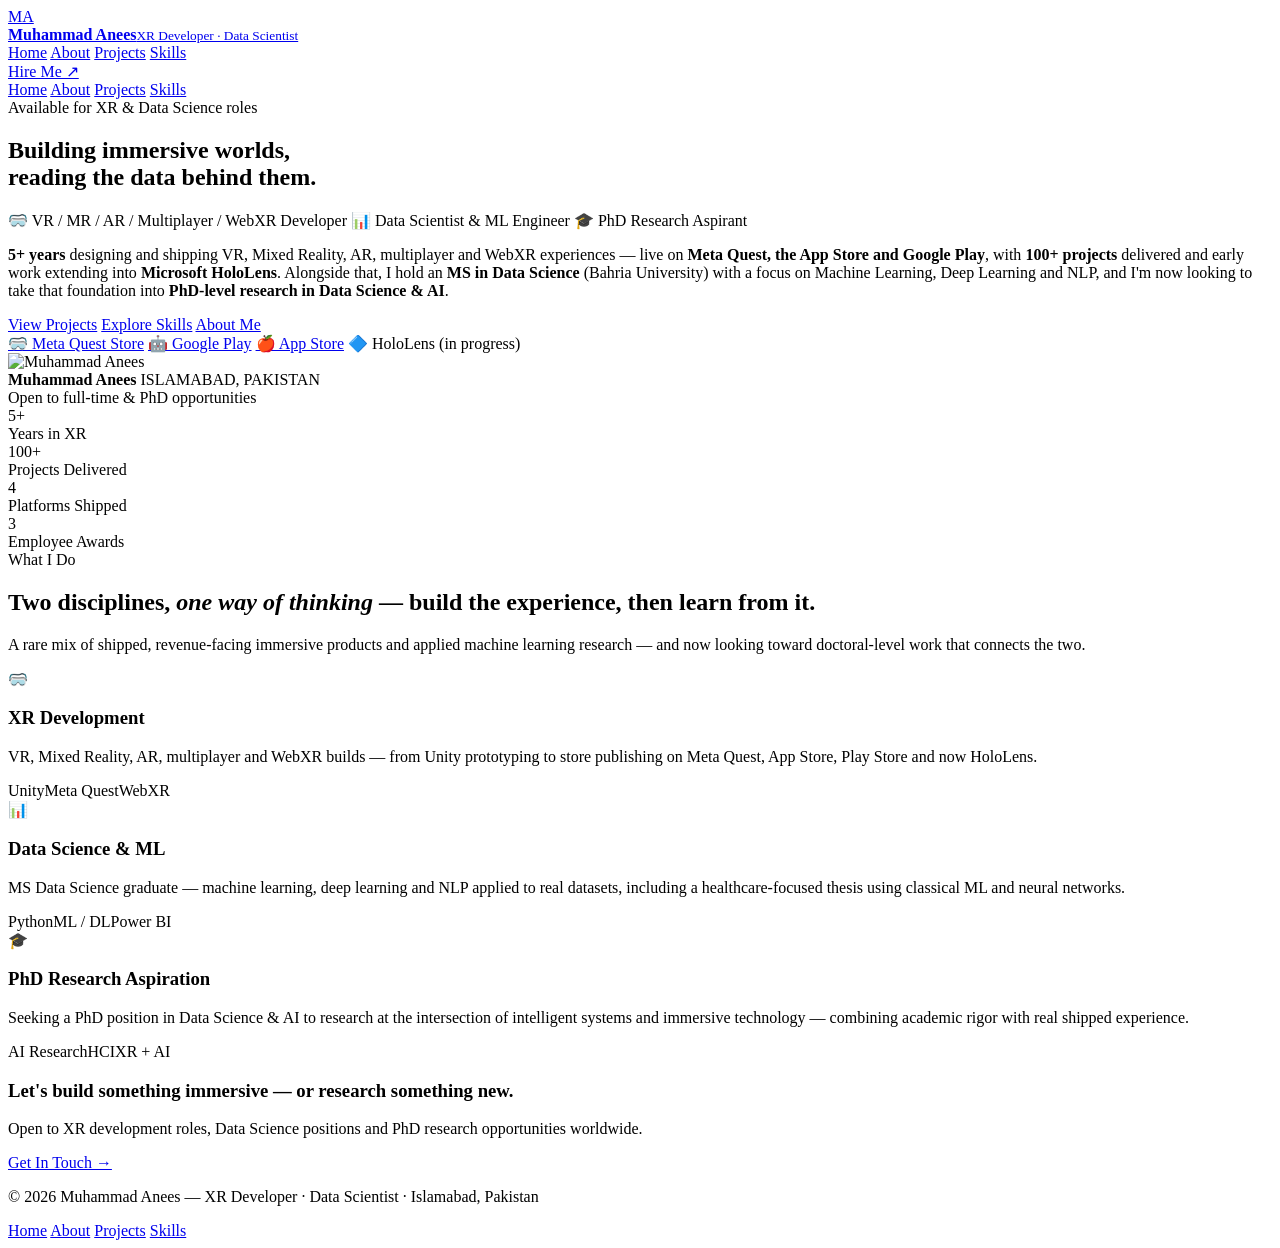
==== commit b6ed2edb: "Update fmt.Println message from 'Hello' to 'Goodbye'" ====
--- a/index.html
+++ b/index.html
@@ -3,1193 +3,148 @@
 <head>
 <meta charset="UTF-8"/>
 <meta name="viewport" content="width=device-width, initial-scale=1.0"/>
-<title>Muhammad Anees — VR/AR/MR Developer & Data Scientist</title>
-<link rel="preconnect" href="https://fonts.googleapis.com"/>
-<link rel="preconnect" href="https://fonts.gstatic.com" crossorigin/>
-<link href="https://fonts.googleapis.com/css2?family=Syne:wght@400;600;700;800&family=Inter:wght@300;400;500;600&family=JetBrains+Mono:wght@400;500&display=swap" rel="stylesheet"/>
-<style>
-:root{
-  --ink:#05060e;
-  --ink1:#090b18;
-  --ink2:#0d1022;
-  --ink3:#12152c;
-  --ink4:#181c36;
-
-  --pu:#6d28d9;
-  --pu2:#8b5cf6;
-  --pu3:#c4b5fd;
-  --pu-a:rgba(109,40,217,0.14);
-  --pu-b:rgba(109,40,217,0.07);
-  --pu-glow:rgba(109,40,217,0.35);
-
-  --cy:#0891b2;
-  --cy2:#06b6d4;
-  --cy3:#67e8f9;
-  --cy-a:rgba(6,182,212,0.12);
-  --cy-glow:rgba(6,182,212,0.3);
-
-  --go:#d97706;
-  --go2:#f59e0b;
-  --go3:#fcd34d;
-  --go-a:rgba(245,158,11,0.1);
-
-  --ro:#e11d48;
-  --ro2:#f43f5e;
-  --ro3:#fda4af;
-  --ro-a:rgba(244,63,94,0.1);
-
-  --gr:#059669;
-  --gr2:#10b981;
-  --gr3:#6ee7b7;
-  --gr-a:rgba(16,185,129,0.1);
-
-  --tx:#eef0fc;
-  --tx1:#a8b2d8;
-  --tx2:#5a6494;
-  --tx3:#2e3560;
-
-  --br:rgba(109,40,217,0.15);
-  --br2:rgba(109,40,217,0.07);
-
-  --r:14px;--r-sm:8px;
-}
-*{margin:0;padding:0;box-sizing:border-box;}
-html{scroll-behavior:smooth;}
-body{font-family:'Inter',sans-serif;background:var(--ink);color:var(--tx);overflow-x:hidden;-webkit-font-smoothing:antialiased;}
-
-/* ── AMBIENT ── */
-.bg-wrap{position:fixed;inset:0;z-index:0;pointer-events:none;}
-.bg-mesh{
-  position:absolute;inset:0;
-  background:
-    radial-gradient(ellipse 1000px 700px at 75% -5%, rgba(109,40,217,0.16) 0%,transparent 65%),
-    radial-gradient(ellipse 800px 600px at -5% 50%, rgba(6,182,212,0.1) 0%,transparent 60%),
-    radial-gradient(ellipse 600px 500px at 50% 110%, rgba(245,158,11,0.07) 0%,transparent 55%),
-    var(--ink);
-}
-.bg-grid{
-  position:absolute;inset:0;
-  background-image:linear-gradient(var(--br2) 1px,transparent 1px),linear-gradient(90deg,var(--br2) 1px,transparent 1px);
-  background-size:56px 56px;
-  mask-image:radial-gradient(ellipse 80% 80% at 50% 50%,black 30%,transparent 100%);
-}
-.scanlines{position:fixed;inset:0;z-index:9999;pointer-events:none;background:repeating-linear-gradient(0deg,transparent,transparent 2px,rgba(0,0,0,0.025) 2px,rgba(0,0,0,0.025) 4px);}
-
-/* ── NAV ── */
-nav{
-  position:fixed;top:0;left:0;right:0;z-index:500;
-  display:flex;align-items:center;justify-content:space-between;
-  padding:0 2.5rem;height:62px;
-  background:rgba(5,6,14,0.82);
-  backdrop-filter:blur(24px) saturate(1.6);
-  border-bottom:1px solid var(--br);
-}
-.nav-brand{display:flex;align-items:center;gap:0.7rem;cursor:pointer;}
-.nav-logo{
-  width:34px;height:34px;border-radius:8px;
-  background:linear-gradient(135deg,var(--pu),var(--cy2));
-  display:flex;align-items:center;justify-content:center;
-  font-family:'Syne',sans-serif;font-weight:800;font-size:0.82rem;color:#fff;
-  box-shadow:0 0 18px rgba(109,40,217,0.45);
-}
-.nav-title{font-family:'Syne',sans-serif;font-weight:700;font-size:0.92rem;color:var(--tx);letter-spacing:-0.01em;}
-.nav-menu{display:flex;gap:0.1rem;list-style:none;}
-.nav-menu a{
-  color:var(--tx2);text-decoration:none;font-size:0.77rem;font-weight:500;
-  letter-spacing:0.05em;text-transform:uppercase;
-  padding:0.38rem 0.88rem;border-radius:6px;
-  transition:all 0.2s;
-}
-.nav-menu a:hover,.nav-menu a.active{color:var(--tx);background:var(--pu-a);}
-.nav-hire{
-  display:flex;align-items:center;gap:0.4rem;
-  padding:0.4rem 1.1rem;border-radius:7px;
-  background:linear-gradient(135deg,var(--pu),var(--pu2));
-  color:#fff;font-family:'Syne',sans-serif;font-size:0.77rem;font-weight:700;
-  text-decoration:none;letter-spacing:0.04em;
-  box-shadow:0 0 22px var(--pu-glow);transition:all 0.22s;
-}
-.nav-hire:hover{transform:translateY(-1px);box-shadow:0 6px 32px var(--pu-glow);}
-.hamburger{display:none;flex-direction:column;gap:4px;cursor:pointer;padding:6px;}
-.hamburger span{width:20px;height:1.5px;background:var(--pu3);border-radius:2px;transition:all .3s;}
-.mob-nav{
-  display:none;position:fixed;top:62px;left:0;right:0;
-  background:rgba(5,6,14,0.97);backdrop-filter:blur(24px);
-  border-bottom:1px solid var(--br);
-  padding:1.2rem 2rem;z-index:499;flex-direction:column;gap:0.7rem;
-}
-.mob-nav.open{display:flex;}
-.mob-nav a{color:var(--tx1);text-decoration:none;font-size:0.88rem;padding:0.5rem 0;border-bottom:1px solid var(--br2);}
-
-/* ── PAGES ── */
-.page{display:none;position:relative;z-index:1;min-height:100vh;padding:7rem 2.5rem 5rem;}
-.page.active{display:block;}
-.pg-max{max-width:1200px;margin:0 auto;}
-
-/* ── COMMON SECTION HEADERS ── */
-.s-eye{font-family:'JetBrains Mono',monospace;font-size:0.66rem;color:var(--pu3);letter-spacing:0.18em;text-transform:uppercase;margin-bottom:0.5rem;}
-.s-h{font-family:'Syne',sans-serif;font-weight:800;font-size:clamp(1.7rem,3.5vw,2.5rem);letter-spacing:-0.03em;margin-bottom:0.8rem;}
-.s-h .hi{background:linear-gradient(100deg,var(--pu3),var(--cy3));-webkit-background-clip:text;-webkit-text-fill-color:transparent;background-clip:text;}
-.s-rule{width:44px;height:2px;border-radius:2px;margin-bottom:3rem;background:linear-gradient(90deg,var(--pu),var(--cy2),transparent);}
-
-/* ── CARDS ── */
-.card{background:var(--ink2);border:1px solid var(--br);border-radius:var(--r);padding:1.55rem;position:relative;overflow:hidden;transition:all 0.3s;}
-.card:hover{transform:translateY(-4px);}
-.card-pu{border-color:rgba(109,40,217,0.15);}
-.card-pu:hover{border-color:rgba(109,40,217,0.4);box-shadow:0 10px 40px rgba(109,40,217,0.13);}
-.card-cy{border-color:rgba(6,182,212,0.12);}
-.card-cy:hover{border-color:rgba(6,182,212,0.32);box-shadow:0 10px 40px rgba(6,182,212,0.1);}
-.card-go{border-color:rgba(245,158,11,0.12);}
-.card-go:hover{border-color:rgba(245,158,11,0.32);box-shadow:0 10px 40px rgba(245,158,11,0.1);}
-.card-gr{border-color:rgba(16,185,129,0.12);}
-.card-gr:hover{border-color:rgba(16,185,129,0.32);box-shadow:0 10px 40px rgba(16,185,129,0.1);}
-
-.c-topline{position:absolute;top:0;left:20%;right:20%;height:1px;opacity:0;transition:opacity 0.3s;}
-.card:hover .c-topline{opacity:1;}
-.card-pu .c-topline{background:linear-gradient(90deg,transparent,var(--pu2),transparent);}
-.card-cy .c-topline{background:linear-gradient(90deg,transparent,var(--cy2),transparent);}
-.card-go .c-topline{background:linear-gradient(90deg,transparent,var(--go2),transparent);}
-.card-gr .c-topline{background:linear-gradient(90deg,transparent,var(--gr2),transparent);}
-
-.c-ico{width:44px;height:44px;border-radius:9px;display:flex;align-items:center;justify-content:center;font-size:1.2rem;margin-bottom:0.95rem;}
-.ci-pu{background:rgba(109,40,217,0.1);border:1px solid rgba(109,40,217,0.18);}
-.ci-cy{background:rgba(6,182,212,0.08);border:1px solid rgba(6,182,212,0.15);}
-.ci-go{background:rgba(245,158,11,0.07);border:1px solid rgba(245,158,11,0.15);}
-.ci-gr{background:rgba(16,185,129,0.07);border:1px solid rgba(16,185,129,0.15);}
-.ci-ro{background:rgba(244,63,94,0.07);border:1px solid rgba(244,63,94,0.15);}
-
-.card h3{font-family:'Syne',sans-serif;font-weight:700;font-size:0.93rem;margin-bottom:0.45rem;color:var(--tx);}
-.card p{color:var(--tx1);font-size:0.81rem;line-height:1.75;font-weight:300;}
-
-/* ── TAGS ── */
-.tags{display:flex;flex-wrap:wrap;gap:0.25rem;margin-top:0.85rem;}
-.tag{font-family:'JetBrains Mono',monospace;font-size:0.59rem;padding:0.17rem 0.5rem;border-radius:4px;letter-spacing:0.04em;}
-.tp{background:rgba(109,40,217,0.09);color:var(--pu3);border:1px solid rgba(109,40,217,0.18);}
-.tc{background:rgba(6,182,212,0.07);color:var(--cy3);border:1px solid rgba(6,182,212,0.15);}
-.tg{background:rgba(245,158,11,0.07);color:var(--go3);border:1px solid rgba(245,158,11,0.15);}
-.tr{background:rgba(244,63,94,0.07);color:var(--ro3);border:1px solid rgba(244,63,94,0.15);}
-.tgr{background:rgba(16,185,129,0.07);color:var(--gr3);border:1px solid rgba(16,185,129,0.15);}
-
-/* ── BUTTONS ── */
-.btn{display:inline-flex;align-items:center;gap:0.45rem;padding:0.72rem 1.6rem;border-radius:var(--r-sm);font-family:'Syne',sans-serif;font-weight:700;font-size:0.82rem;text-decoration:none;letter-spacing:0.03em;transition:all 0.25s;border:none;cursor:pointer;}
-.btn-pu{background:linear-gradient(135deg,var(--pu),var(--pu2));color:#fff;box-shadow:0 4px 24px var(--pu-glow);}
-.btn-pu:hover{transform:translateY(-2px);box-shadow:0 8px 38px var(--pu-glow);}
-.btn-cy{background:rgba(6,182,212,0.12);border:1px solid rgba(6,182,212,0.28);color:var(--cy3);}
-.btn-cy:hover{background:rgba(6,182,212,0.2);box-shadow:var(--cy-glow);}
-.btn-go{background:linear-gradient(135deg,var(--go),var(--go2));color:#07080f;}
-.btn-go:hover{transform:translateY(-2px);}
-.btn-ghost{background:transparent;border:1px solid var(--br);color:var(--tx1);}
-.btn-ghost:hover{border-color:var(--pu3);color:var(--pu3);}
-
-/* ═══════════════════════════════════
-   PAGE 1 — HOME
-═══════════════════════════════════ */
-.hero-inner{max-width:1200px;margin:0 auto;width:100%;display:grid;grid-template-columns:1fr 340px;gap:5rem;align-items:center;}
-
-.signal{display:inline-flex;align-items:center;gap:0.5rem;background:rgba(6,182,212,0.08);border:1px solid rgba(6,182,212,0.22);border-radius:100px;padding:0.3rem 1rem 0.3rem 0.5rem;margin-bottom:1.8rem;}
-.signal-dot{width:7px;height:7px;border-radius:50%;background:var(--cy2);box-shadow:0 0 8px var(--cy2);animation:blink 1.8s ease-in-out infinite;}
-@keyframes blink{0%,100%{opacity:1;}50%{opacity:0.3;}}
-.signal span{font-family:'JetBrains Mono',monospace;font-size:0.68rem;color:var(--cy3);letter-spacing:0.1em;}
-
-.hero-tag{font-family:'JetBrains Mono',monospace;font-size:0.7rem;color:var(--go2);letter-spacing:0.12em;margin-bottom:0.9rem;}
-h1.hero-name{font-family:'Syne',sans-serif;font-weight:800;font-size:clamp(2.8rem,6.5vw,5rem);line-height:0.96;letter-spacing:-0.04em;margin-bottom:1.4rem;}
-.n-first{color:var(--tx);}
-.n-last{display:block;background:linear-gradient(110deg,var(--pu3) 0%,var(--cy3) 50%,var(--go3) 100%);-webkit-background-clip:text;-webkit-text-fill-color:transparent;background-clip:text;}
-
-.role-stack{display:flex;flex-wrap:wrap;gap:0.4rem;margin-bottom:1.7rem;}
-.rchip{font-family:'Syne',sans-serif;font-size:0.77rem;font-weight:700;padding:0.3rem 0.85rem;border-radius:6px;}
-.rc-vr{background:var(--pu-a);color:var(--pu3);border:1px solid rgba(109,40,217,0.22);}
-.rc-ds{background:var(--cy-a);color:var(--cy3);border:1px solid rgba(6,182,212,0.18);}
-.rc-ph{background:var(--go-a);color:var(--go3);border:1px solid rgba(245,158,11,0.18);}
-.rc-web{background:var(--gr-a);color:var(--gr3);border:1px solid rgba(16,185,129,0.18);}
-
-.hero-bio{font-size:0.95rem;color:var(--tx1);line-height:1.9;max-width:530px;margin-bottom:2.2rem;font-weight:300;}
-.hero-bio strong{color:var(--tx);font-weight:600;}
-
-.cta-row{display:flex;gap:0.85rem;flex-wrap:wrap;margin-bottom:2.2rem;}
-.soc-row{display:flex;flex-wrap:wrap;gap:0.45rem;}
-.soc{display:flex;align-items:center;gap:0.38rem;background:var(--ink2);border:1px solid var(--br);border-radius:7px;padding:0.36rem 0.78rem;font-size:0.72rem;color:var(--tx2);text-decoration:none;transition:all 0.2s;font-weight:500;}
-.soc:hover{border-color:var(--pu3);color:var(--pu3);background:var(--pu-b);}
-
-/* Profile card */
-.profile-card{background:var(--ink2);border:1px solid var(--br);border-radius:18px;padding:1.7rem 1.35rem;display:flex;flex-direction:column;align-items:center;gap:1.3rem;position:relative;overflow:hidden;box-shadow:0 0 80px rgba(109,40,217,0.1);}
-.profile-card::before{content:'';position:absolute;top:-50px;right:-50px;width:200px;height:200px;border-radius:50%;background:radial-gradient(circle,rgba(109,40,217,0.16),transparent 70%);}
-.profile-card::after{content:'';position:absolute;bottom:-60px;left:-60px;width:180px;height:180px;border-radius:50%;background:radial-gradient(circle,rgba(6,182,212,0.1),transparent 70%);}
-.p-avatar-wrap{width:130px;height:130px;border-radius:15px;background:linear-gradient(135deg,var(--pu),var(--cy2));padding:2.5px;box-shadow:0 0 38px rgba(109,40,217,0.4);flex-shrink:0;}
-.p-avatar-inner{width:100%;height:100%;border-radius:13px;background:var(--ink3);display:flex;align-items:center;justify-content:center;overflow:hidden;}
-.p-avatar-inner img{width:100%;height:100%;object-fit:cover;border-radius:13px;}
-.p-avatar-fallback{font-family:'Syne',sans-serif;font-weight:800;font-size:2.8rem;color:var(--pu3);}
-.p-name{font-family:'Syne',sans-serif;font-weight:800;font-size:1rem;text-align:center;color:var(--tx);}
-.p-sub{font-family:'JetBrains Mono',monospace;font-size:0.63rem;color:var(--tx2);text-align:center;margin-top:0.15rem;letter-spacing:0.06em;}
-.p-loc{font-size:0.72rem;color:var(--tx2);text-align:center;margin-top:0.2rem;}
-.p-stats{display:grid;grid-template-columns:1fr 1fr;gap:0.6rem;width:100%;}
-.p-stat{background:var(--ink3);border:1px solid var(--br);border-radius:9px;padding:0.72rem;text-align:center;}
-.p-val{font-family:'Syne',sans-serif;font-weight:800;font-size:1.4rem;line-height:1;}
-.p-val.pu{color:var(--pu3);}
-.p-val.cy{color:var(--cy3);}
-.p-val.go{color:var(--go3);}
-.p-val.ro{color:var(--ro3);}
-.p-val.gr{color:var(--gr3);}
-.p-lbl{font-family:'JetBrains Mono',monospace;font-size:0.58rem;color:var(--tx3);text-transform:uppercase;letter-spacing:0.07em;margin-top:0.18rem;}
-.p-status{width:100%;display:flex;align-items:center;justify-content:center;gap:0.45rem;background:rgba(16,185,129,0.07);border:1px solid rgba(16,185,129,0.18);border-radius:8px;padding:0.52rem;font-family:'JetBrains Mono',monospace;font-size:0.65rem;font-weight:500;color:var(--gr3);letter-spacing:0.07em;}
-.p-status-dot{width:6px;height:6px;border-radius:50%;background:var(--gr2);box-shadow:0 0 6px var(--gr2);animation:blink 1.5s infinite;}
-.p-cv-btns{display:flex;flex-direction:column;gap:0.5rem;width:100%;}
-.p-cv-btn{display:flex;align-items:center;justify-content:center;gap:0.4rem;padding:0.55rem;border-radius:8px;font-family:'Syne',sans-serif;font-size:0.73rem;font-weight:700;text-decoration:none;transition:all 0.2s;letter-spacing:0.03em;}
-.pcv-vr{background:var(--pu-a);border:1px solid rgba(109,40,217,0.25);color:var(--pu3);}
-.pcv-vr:hover{background:rgba(109,40,217,0.22);}
-.pcv-ds{background:var(--cy-a);border:1px solid rgba(6,182,212,0.22);color:var(--cy3);}
-.pcv-ds:hover{background:rgba(6,182,212,0.2);}
-
-/* ═══════════════════════════════════
-   PAGE 2 — ABOUT
-═══════════════════════════════════ */
-.about-grid{display:grid;grid-template-columns:280px 1fr;gap:3rem;align-items:start;margin-bottom:4rem;}
-.about-profile{background:var(--ink2);border:1px solid var(--br);border-radius:var(--r);overflow:hidden;position:sticky;top:80px;}
-.ap-img-wrap{width:100%;height:240px;background:linear-gradient(135deg,var(--pu-a),var(--cy-a));display:flex;align-items:center;justify-content:center;overflow:hidden;}
-.ap-img-wrap img{width:100%;height:100%;object-fit:cover;}
-.ap-img-placeholder{font-family:'Syne',sans-serif;font-weight:800;font-size:4rem;color:var(--pu3);}
-.ap-info{padding:1.3rem;}
-.ap-name{font-family:'Syne',sans-serif;font-weight:800;font-size:1.05rem;color:var(--tx);margin-bottom:0.25rem;}
-.ap-title{font-size:0.78rem;color:var(--pu3);font-weight:500;margin-bottom:1rem;}
-.ap-row{display:flex;align-items:flex-start;gap:0.5rem;padding:0.4rem 0;border-bottom:1px solid var(--br2);font-size:0.78rem;}
-.ap-row:last-child{border:none;}
-.ap-label{color:var(--tx3);min-width:80px;font-size:0.73rem;flex-shrink:0;}
-.ap-val{color:var(--tx1);font-family:'JetBrains Mono',monospace;font-size:0.7rem;word-break:break-all;}
-
-.about-content h3{font-family:'Syne',sans-serif;font-weight:700;font-size:1.2rem;margin-bottom:0.8rem;color:var(--tx);}
-.about-content p{color:var(--tx1);font-size:0.9rem;line-height:1.9;margin-bottom:1.2rem;font-weight:300;}
-.about-content p strong{color:var(--tx);font-weight:600;}
-.about-content blockquote{border-left:2px solid var(--pu2);padding-left:1.2rem;margin:1.5rem 0;color:var(--tx2);font-size:0.88rem;line-height:1.85;font-style:italic;}
-
-/* Timeline */
-.tl{position:relative;padding-left:2rem;}
-.tl::before{content:'';position:absolute;left:3px;top:0;bottom:0;width:1px;background:linear-gradient(180deg,var(--pu2),var(--cy2),transparent);}
-.tl-item{position:relative;margin-bottom:2.4rem;}
-.tl-dot{position:absolute;left:-2.18rem;top:0.22rem;width:10px;height:10px;border-radius:50%;border:1.5px solid var(--pu2);background:var(--ink);box-shadow:0 0 10px rgba(109,40,217,0.4);}
-.tl-dot.cy{border-color:var(--cy2);box-shadow:0 0 10px var(--cy-glow);}
-.tl-dot.go{border-color:var(--go2);box-shadow:0 0 10px rgba(245,158,11,0.3);}
-.tl-dot.gr{border-color:var(--gr2);box-shadow:0 0 10px rgba(16,185,129,0.3);}
-.tl-when{font-family:'JetBrains Mono',monospace;font-size:0.63rem;color:var(--tx3);letter-spacing:0.07em;margin-bottom:0.3rem;}
-.tl-role{font-family:'Syne',sans-serif;font-weight:700;font-size:0.98rem;margin-bottom:0.12rem;}
-.tl-co{font-size:0.8rem;font-weight:600;margin-bottom:0.4rem;}
-.tl-co.pu{color:var(--pu3);}
-.tl-co.cy{color:var(--cy3);}
-.tl-co.go{color:var(--go3);}
-.tl-co.gr{color:var(--gr3);}
-.tl-body{color:var(--tx2);font-size:0.8rem;line-height:1.8;font-weight:300;}
-
-/* Social work */
-.sw-grid{display:grid;grid-template-columns:repeat(auto-fill,minmax(260px,1fr));gap:0.85rem;}
-.sw-item{background:var(--ink2);border:1px solid var(--br);border-radius:10px;padding:0.9rem 1.1rem;display:flex;align-items:center;gap:0.8rem;transition:all 0.22s;}
-.sw-item:hover{border-color:rgba(16,185,129,0.3);transform:translateX(4px);}
-.sw-ico{font-size:1.4rem;flex-shrink:0;}
-.sw-txt strong{font-family:'Syne',sans-serif;font-weight:700;font-size:0.84rem;display:block;margin-bottom:0.1rem;}
-.sw-txt span{font-size:0.72rem;color:var(--tx3);}
-
-/* ═══════════════════════════════════
-   PAGE 3 — PROJECTS
-═══════════════════════════════════ */
-.proj-filter{display:flex;gap:0.45rem;flex-wrap:wrap;margin-bottom:2.5rem;background:var(--ink2);border:1px solid var(--br);border-radius:11px;padding:0.42rem;width:fit-content;}
-.pf-btn{padding:0.55rem 1.2rem;border-radius:8px;font-family:'Syne',sans-serif;font-weight:700;font-size:0.78rem;cursor:pointer;transition:all 0.22s;border:none;background:transparent;color:var(--tx2);}
-.pf-btn:hover{color:var(--tx);background:var(--pu-a);}
-.pf-btn.on{background:linear-gradient(135deg,var(--pu),rgba(109,40,217,0.5));color:#fff;box-shadow:0 4px 18px rgba(109,40,217,0.3);}
-.pf-btn.on-cy{background:linear-gradient(135deg,var(--cy),rgba(6,182,212,0.5));color:#fff;box-shadow:0 4px 18px var(--cy-glow);}
-.pf-btn.on-go{background:linear-gradient(135deg,var(--go),rgba(245,158,11,0.5));color:#fff;}
-
-.proj-grid{display:grid;grid-template-columns:repeat(auto-fill,minmax(310px,1fr));gap:1.2rem;}
-.pj{background:var(--ink2);border:1px solid var(--br);border-radius:var(--r);overflow:hidden;transition:all 0.3s;display:flex;flex-direction:column;}
-.pj:hover{transform:translateY(-5px);border-color:rgba(109,40,217,0.38);box-shadow:0 16px 52px rgba(109,40,217,0.12);}
-.pj-head{height:88px;display:flex;align-items:center;justify-content:space-between;padding:0 1.3rem;position:relative;overflow:hidden;}
-.pj-emoji{font-size:2.1rem;}
-.pj-badges{display:flex;flex-direction:column;gap:0.28rem;align-items:flex-end;}
-.pb{font-family:'JetBrains Mono',monospace;font-size:0.54rem;letter-spacing:0.06em;padding:0.16rem 0.52rem;border-radius:100px;display:flex;align-items:center;gap:0.28rem;}
-.pb-meta{background:rgba(109,40,217,0.15);color:var(--pu3);border:1px solid rgba(109,40,217,0.22);}
-.pb-ios{background:rgba(6,182,212,0.1);color:var(--cy3);border:1px solid rgba(6,182,212,0.18);}
-.pb-android{background:rgba(16,185,129,0.08);color:var(--gr3);border:1px solid rgba(16,185,129,0.16);}
-.pb-web{background:rgba(245,158,11,0.08);color:var(--go3);border:1px solid rgba(245,158,11,0.16);}
-.pb-itch{background:rgba(244,63,94,0.08);color:var(--ro3);border:1px solid rgba(244,63,94,0.16);}
-.pb-res{background:rgba(6,182,212,0.08);color:var(--cy3);border:1px solid rgba(6,182,212,0.16);}
-
-.pj-body{padding:1.2rem;flex:1;display:flex;flex-direction:column;}
-.pj-body h3{font-family:'Syne',sans-serif;font-weight:700;font-size:0.9rem;margin-bottom:0.38rem;}
-.pj-body p{color:var(--tx1);font-size:0.79rem;line-height:1.7;flex:1;font-weight:300;}
-.pj-links{display:flex;gap:0.45rem;flex-wrap:wrap;margin-top:0.9rem;}
-.pjl{display:inline-flex;align-items:center;gap:0.32rem;font-family:'Syne',sans-serif;font-size:0.7rem;font-weight:700;text-decoration:none;letter-spacing:0.05em;text-transform:uppercase;padding:0.32rem 0.8rem;border-radius:6px;transition:all 0.2s;}
-.pjl-pu{color:var(--pu3);background:var(--pu-a);border:1px solid rgba(109,40,217,0.2);}
-.pjl-pu:hover{background:rgba(109,40,217,0.22);}
-.pjl-cy{color:var(--cy3);background:var(--cy-a);border:1px solid rgba(6,182,212,0.18);}
-.pjl-cy:hover{background:rgba(6,182,212,0.2);}
-.pjl-go{color:var(--go3);background:var(--go-a);border:1px solid rgba(245,158,11,0.18);}
-.pjl-go:hover{background:rgba(245,158,11,0.2);}
-.pjl-ro{color:var(--ro3);background:var(--ro-a);border:1px solid rgba(244,63,94,0.18);}
-.pjl-ro:hover{background:rgba(244,63,94,0.2);}
-.pjl-gr{color:var(--gr3);background:var(--gr-a);border:1px solid rgba(16,185,129,0.18);}
-.pjl-gr:hover{background:rgba(16,185,129,0.2);}
-
-/* WebXR embed */
-.wxr-box{background:var(--ink2);border:1px solid rgba(6,182,212,0.18);border-radius:var(--r);overflow:hidden;margin-top:1.2rem;}
-.wxr-head{padding:0.95rem 1.3rem;display:flex;align-items:center;gap:0.7rem;border-bottom:1px solid rgba(6,182,212,0.12);background:rgba(6,182,212,0.04);}
-.wxr-head-txt h3{font-family:'Syne',sans-serif;font-weight:700;font-size:0.88rem;color:var(--cy3);}
-.wxr-head-txt p{font-size:0.76rem;color:var(--tx2);margin-top:0.08rem;}
-.wxr-badge{margin-left:auto;background:rgba(6,182,212,0.1);border:1px solid rgba(6,182,212,0.24);border-radius:100px;padding:0.22rem 0.7rem;font-family:'JetBrains Mono',monospace;font-size:0.6rem;color:var(--cy2);letter-spacing:0.08em;flex-shrink:0;}
-.wxr-frame{width:100%;height:480px;background:var(--ink3);}
-.wxr-frame iframe{width:100%;height:100%;border:none;display:block;}
-.wxr-note{padding:0.65rem 1.3rem;font-size:0.72rem;color:var(--tx2);background:rgba(0,0,0,0.18);display:flex;align-items:center;gap:0.5rem;flex-wrap:wrap;}
-.wxr-note a{color:var(--cy3);text-decoration:none;margin-left:auto;}
-
-/* ═══════════════════════════════════
-   PAGE 4 — SKILLS
-═══════════════════════════════════ */
-.skills-tabs{display:flex;gap:0.45rem;flex-wrap:wrap;margin-bottom:2.8rem;background:var(--ink2);border:1px solid var(--br);border-radius:11px;padding:0.42rem;width:fit-content;}
-.sk-tab{padding:0.58rem 1.3rem;border-radius:8px;font-family:'Syne',sans-serif;font-weight:700;font-size:0.8rem;cursor:pointer;transition:all 0.25s;border:none;background:transparent;color:var(--tx2);}
-.sk-tab:hover{color:var(--tx);background:var(--pu-a);}
-.sk-tab.on-vr{background:linear-gradient(135deg,var(--pu),rgba(109,40,217,0.5));color:#fff;box-shadow:0 4px 18px rgba(109,40,217,0.3);}
-.sk-tab.on-ds{background:linear-gradient(135deg,var(--cy),rgba(6,182,212,0.5));color:#fff;box-shadow:0 4px 18px var(--cy-glow);}
-.sk-tab.on-ph{background:linear-gradient(135deg,var(--go),rgba(245,158,11,0.5));color:#fff;}
-.sk-panel{display:none;animation:rise 0.38s ease;}
-.sk-panel.on{display:block;}
-@keyframes rise{from{opacity:0;transform:translateY(12px);}to{opacity:1;transform:translateY(0);}}
-
-.g3{display:grid;grid-template-columns:repeat(auto-fill,minmax(270px,1fr));gap:1.1rem;}
-.g2{display:grid;grid-template-columns:repeat(auto-fill,minmax(350px,1fr));gap:1.1rem;}
-
-/* Skill bars */
-.sk-bars-grid{display:grid;grid-template-columns:repeat(auto-fill,minmax(260px,1fr));gap:1.1rem;margin-top:2rem;}
-.sk-bar-card{background:var(--ink2);border:1px solid var(--br);border-radius:var(--r);padding:1.35rem;}
-.sk-bar-card h4{font-family:'JetBrains Mono',monospace;font-size:0.65rem;letter-spacing:0.1em;text-transform:uppercase;margin-bottom:1.15rem;}
-.sk{margin-bottom:0.9rem;}
-.sk-row{display:flex;justify-content:space-between;margin-bottom:0.3rem;font-size:0.79rem;}
-.sk-n{color:var(--tx1);font-weight:400;}
-.sk-pct{font-family:'JetBrains Mono',monospace;font-size:0.66rem;}
-.sk-track{height:4px;background:rgba(255,255,255,0.04);border-radius:3px;overflow:hidden;}
-.sk-fill{height:100%;border-radius:3px;transition:width 1.5s cubic-bezier(0.4,0,0.2,1);}
-.sf-pu{background:linear-gradient(90deg,var(--pu),var(--pu3));}
-.sf-cy{background:linear-gradient(90deg,var(--cy),var(--cy3));}
-.sf-go{background:linear-gradient(90deg,var(--go),var(--go3));}
-
-/* Live panel */
-.live-panel{background:var(--ink2);border:1px solid rgba(109,40,217,0.18);border-radius:var(--r);padding:1.35rem;}
-.live-panel h4{font-family:'Syne',sans-serif;font-weight:700;font-size:0.76rem;letter-spacing:0.06em;text-transform:uppercase;color:var(--pu3);margin-bottom:0.95rem;}
-.live-list{display:flex;flex-direction:column;gap:0.5rem;}
-.live-link{display:flex;align-items:center;gap:0.65rem;background:var(--ink3);border:1px solid var(--br);border-radius:8px;padding:0.7rem 0.9rem;text-decoration:none;color:var(--tx1);transition:all 0.2s;font-size:0.79rem;font-weight:500;}
-.live-link:hover{border-color:var(--pu3);color:var(--pu3);background:var(--pu-b);}
-.ll-ico{font-size:1rem;flex-shrink:0;}
-.ll-arrow{margin-left:auto;color:var(--tx3);font-size:0.68rem;transition:transform 0.2s;}
-.live-link:hover .ll-arrow{transform:translateX(3px);color:var(--pu3);}
-.ll-webxr{margin-left:auto;background:rgba(6,182,212,0.09);border:1px solid rgba(6,182,212,0.2);border-radius:100px;padding:0.14rem 0.5rem;font-family:'JetBrains Mono',monospace;font-size:0.55rem;color:var(--cy3);letter-spacing:0.06em;}
-
-/* Achievements */
-.ach-grid{display:grid;grid-template-columns:repeat(auto-fill,minmax(255px,1fr));gap:0.85rem;}
-.ach{background:var(--ink2);border:1px solid var(--br);border-radius:10px;padding:0.95rem 1.2rem;display:flex;align-items:center;gap:0.85rem;transition:all 0.22s;}
-.ach:hover{border-color:rgba(245,158,11,0.28);transform:translateX(4px);box-shadow:0 4px 18px rgba(245,158,11,0.07);}
-.ach-ico{font-size:1.45rem;flex-shrink:0;}
-.ach-txt strong{font-family:'Syne',sans-serif;font-weight:700;font-size:0.83rem;display:block;margin-bottom:0.1rem;}
-.ach-txt span{font-size:0.7rem;color:var(--tx3);}
-
-/* ═══════════════════════════════════
-   PAGE 5 — CONTACT
-═══════════════════════════════════ */
-.con-grid{display:grid;grid-template-columns:1fr 1fr;gap:3rem;align-items:start;}
-.con-left h3{font-family:'Syne',sans-serif;font-weight:800;font-size:1.45rem;margin-bottom:0.7rem;}
-.con-left p{color:var(--tx1);line-height:1.85;margin-bottom:1.8rem;font-size:0.9rem;}
-.con-links{display:flex;flex-direction:column;gap:0.5rem;}
-.con-link{display:flex;align-items:center;gap:0.72rem;color:var(--tx1);text-decoration:none;background:var(--ink2);border:1px solid var(--br);border-radius:9px;padding:0.78rem 1rem;transition:all 0.22s;font-size:0.82rem;font-weight:500;}
-.con-link:hover{border-color:var(--pu3);color:var(--pu3);background:var(--pu-b);}
-.con-right{display:flex;flex-direction:column;gap:0.85rem;}
-.info-box{background:var(--ink2);border:1px solid var(--br);border-radius:11px;padding:1.15rem;}
-.info-box h4{font-family:'JetBrains Mono',monospace;font-size:0.6rem;color:var(--tx3);letter-spacing:0.12em;text-transform:uppercase;margin-bottom:0.82rem;}
-.i-row{display:flex;justify-content:space-between;align-items:center;padding:0.38rem 0;border-bottom:1px solid var(--br2);font-size:0.79rem;}
-.i-row:last-child{border:none;}
-.i-row span:first-child{color:var(--tx2);}
-.i-row span:last-child{font-family:'JetBrains Mono',monospace;font-size:0.67rem;color:var(--pu3);}
-.quick-tags{display:flex;flex-wrap:wrap;gap:0.38rem;margin-top:0.5rem;}
-
-/* ── FOOTER ── */
-footer{border-top:1px solid var(--br);padding:1.7rem 2.5rem;display:flex;align-items:center;justify-content:space-between;flex-wrap:wrap;gap:1rem;position:relative;z-index:1;}
-footer p{color:var(--tx3);font-size:0.74rem;}
-.f-links{display:flex;gap:1.1rem;}
-.f-links a{color:var(--tx3);text-decoration:none;font-size:0.74rem;transition:color .2s;cursor:pointer;}
-.f-links a:hover{color:var(--pu3);}
-
-/* ── RESPONSIVE ── */
-@media(max-width:960px){
-  nav{padding:0 1.4rem;}
-  .nav-menu,.nav-hire{display:none;}
-  .hamburger{display:flex;}
-  .page{padding:5.5rem 1.4rem 4rem;}
-  .hero-inner{grid-template-columns:1fr;gap:2.5rem;}
-  .about-grid{grid-template-columns:1fr;}
-  .about-profile{position:static;}
-  .con-grid{grid-template-columns:1fr;}
-  .skills-tabs,.proj-filter{width:100%;}
-  footer{padding:1.4rem;}
-}
-@media(max-width:600px){
-  .g3,.proj-grid,.ach-grid,.sw-grid{grid-template-columns:1fr;}
-  h1.hero-name{font-size:2.6rem;}
-  .wxr-frame{height:320px;}
-}
-</style>
+<title>Muhammad Anees — VR/AR/MR Developer &amp; Data Scientist</title>
+<meta name="description" content="Muhammad Anees — 5+ years building VR, MR, AR, Multiplayer &amp; WebXR experiences shipped on Meta Quest, App Store &amp; Play Store. MS Data Science graduate, PhD aspirant."/>
+<link rel="stylesheet" href="style.css"/>
 </head>
 <body>
-<div class="bg-wrap"><div class="bg-mesh"></div><div class="bg-grid"></div></div>
-<div class="scanlines"></div>
 
-<!-- ═══ NAV ═══ -->
-<nav>
-  <div class="nav-brand" onclick="goPage('home')">
-    <div class="nav-logo">MA</div>
-    <span class="nav-title">Muhammad Anees</span>
+<header class="site-nav">
+  <div class="nav-inner">
+    <a href="index.html" class="brand">
+      <div class="brand-mark"><span>MA</span></div>
+      <div class="brand-text"><b>Muhammad Anees</b><small>XR Developer · Data Scientist</small></div>
+    </a>
+    <nav class="nav-links">
+      <a href="index.html" class="active">Home</a>
+      <a href="about.html">About</a>
+      <a href="projects.html">Projects</a>
+      <a href="skills.html">Skills</a>
+    </nav>
+    <a href="mailto:animalik272@gmail.com" class="nav-cta">Hire Me ↗</a>
+    <div class="hamburger" onclick="toggleMenu()"><span></span><span></span><span></span></div>
   </div>
-  <ul class="nav-menu">
-    <li><a href="#" onclick="goPage('home')" id="nm-home" class="active">Home</a></li>
-    <li><a href="#" onclick="goPage('about')" id="nm-about">About</a></li>
-    <li><a href="#" onclick="goPage('projects')" id="nm-projects">Projects</a></li>
-    <li><a href="#" onclick="goPage('skills')" id="nm-skills">Skills</a></li>
-    <li><a href="#" onclick="goPage('contact')" id="nm-contact">Contact</a></li>
-  </ul>
-  <a href="mailto:animalik272@gmail.com" class="nav-hire">Hire Me ↗</a>
-  <div class="hamburger" onclick="toggleMob()">
-    <span></span><span></span><span></span>
+  <div class="mobile-nav" id="mobileNav">
+    <a href="index.html" class="active">Home</a>
+    <a href="about.html">About</a>
+    <a href="projects.html">Projects</a>
+    <a href="skills.html">Skills</a>
   </div>
-</nav>
-<div class="mob-nav" id="mobNav">
-  <a href="#" onclick="goPage('home');closeMob()">🏠 Home</a>
-  <a href="#" onclick="goPage('about');closeMob()">👤 About</a>
-  <a href="#" onclick="goPage('projects');closeMob()">🚀 Projects</a>
-  <a href="#" onclick="goPage('skills');closeMob()">⚡ Skills</a>
-  <a href="#" onclick="goPage('contact');closeMob()">📬 Contact</a>
-</div>
+</header>
 
-<!-- ═══════════════════════════════════
-     PAGE: HOME
-═══════════════════════════════════ -->
-<div class="page active" id="pg-home">
-  <div class="hero-inner">
-    <div>
-      <div class="signal"><div class="signal-dot"></div><span>Available for opportunities</span></div>
-      <div class="hero-tag">// 5+ Years XR · 100+ Projects · MS Data Science · PhD Aspirant</div>
-      <h1 class="hero-name">
-        <span class="n-first">Muhammad</span>
-        <span class="n-last">Anees</span>
-      </h1>
-      <div class="role-stack">
-        <span class="rchip rc-vr">🥽 VR / AR / MR Developer</span>
-        <span class="rchip rc-ds">📊 Data Scientist & ML Engineer</span>
-        <span class="rchip rc-ph">🎓 PhD Research Aspirant</span>
-        <span class="rchip rc-web">🌐 WebXR Developer</span>
-        <span class="rchip rc-vr" style="background:rgba(244,63,94,0.1);color:var(--ro3);border-color:rgba(244,63,94,0.18);">🎮 Multiplayer Game Dev</span>
-      </div>
-      <p class="hero-bio">
-        <strong>5+ years of hands-on experience</strong> across VR, AR, Mixed Reality, Multiplayer & WebXR — with <strong>100+ projects delivered</strong> and live titles on <strong>Meta Quest, App Store, Play Store & itch.io</strong>. MS Data Science graduate (Bahria University) with deep expertise in Machine Learning, Deep Learning & NLP. Based in <strong>Islamabad, Pakistan</strong>.
-      </p>
-      <div class="cta-row">
-        <a href="#" onclick="goPage('projects')" class="btn btn-pu">View Projects</a>
-        <a href="https://drive.google.com/drive/folders/14fCjlWRmGfCeL58mP4B6tp8ceVHRvntV" target="_blank" class="btn btn-cy">Portfolio Drive ↗</a>
-        <a href="#" onclick="goPage('contact')" class="btn btn-ghost">Contact Me</a>
-      </div>
-      <div class="soc-row">
-        <a href="https://www.linkedin.com/in/muhammad-aneesb72404210" target="_blank" class="soc">🔗 LinkedIn</a>
-        <a href="mailto:animalik272@gmail.com" class="soc">✉️ Email</a>
-        <a href="https://apps.apple.com/pk/app/logic-escape/id6761766461" target="_blank" class="soc">🍎 App Store</a>
-        <a href="https://play.google.com/store/apps/details?id=com.KonceptSol.cartcarriage" target="_blank" class="soc">🤖 Play Store</a>
-        <a href="https://www.meta.com/en-gb/experiences/nexus-arcade/6962116033836064/" target="_blank" class="soc">🥽 Meta Quest</a>
-        <a href="https://saltysharks.itch.io/pharaohs-vault-escape-room" target="_blank" class="soc">🎮 itch.io</a>
-      </div>
-    </div>
-
-    <div class="profile-card">
-      <div class="p-avatar-wrap">
-        <div class="p-avatar-inner">
-          <span class="p-avatar-fallback">MA</span>
+<!-- ============ HERO ============ -->
+<section class="hero">
+  <div class="wrap">
+    <div class="hero-grid">
+      <div>
+        <div class="hero-kicker"><span class="dot"></span> Available for XR &amp; Data Science roles</div>
+        <h1 class="hero-h1">Building <span class="accent">immersive worlds</span>,<br/>reading the data behind them.</h1>
+        <div class="hero-role-row">
+          <span class="chip chip-indigo">🥽 VR / MR / AR / Multiplayer / WebXR Developer</span>
+          <span class="chip chip-teal">📊 Data Scientist &amp; ML Engineer</span>
+          <span class="chip chip-amber">🎓 PhD Research Aspirant</span>
+        </div>
+        <p class="hero-bio">
+          <strong>5+ years</strong> designing and shipping VR, Mixed Reality, AR, multiplayer and WebXR experiences — live on
+          <strong>Meta Quest, the App Store and Google Play</strong>, with <strong>100+ projects</strong> delivered and early work extending into <strong>Microsoft HoloLens</strong>.
+          Alongside that, I hold an <strong>MS in Data Science</strong> (Bahria University) with a focus on Machine Learning, Deep Learning and NLP, and I'm now looking to take that foundation into <strong>PhD-level research in Data Science &amp; AI</strong>.
+        </p>
+        <div class="hero-cta-row">
+          <a href="projects.html" class="btn btn-solid">View Projects</a>
+          <a href="skills.html" class="btn btn-outline">Explore Skills</a>
+          <a href="about.html" class="btn btn-outline">About Me</a>
+        </div>
+        <div class="hero-store-row">
+          <a href="https://www.meta.com/en-gb/experiences/nexus-arcade/6962116033836064/" target="_blank" class="store-badge">🥽 Meta Quest Store</a>
+          <a href="https://play.google.com/store/apps/details?id=com.KonceptSol.cartcarriage" target="_blank" class="store-badge">🤖 Google Play</a>
+          <a href="https://apps.apple.com/us/app/mycre-adventures/id6717614238" target="_blank" class="store-badge">🍎 App Store</a>
+          <span class="store-badge" style="cursor:default;">🔷 HoloLens (in progress)</span>
         </div>
       </div>
-      <div>
-        <div class="p-name">Muhammad Anees</div>
-        <div class="p-sub">VR/AR/MR · Data Science · WebXR</div>
-        <div class="p-loc">📍 Islamabad, Pakistan</div>
-      </div>
-      <div class="p-stats">
-        <div class="p-stat"><div class="p-val pu">5+</div><div class="p-lbl">Years XR</div></div>
-        <div class="p-stat"><div class="p-val cy">100+</div><div class="p-lbl">Projects</div></div>
-        <div class="p-stat"><div class="p-val go">7+</div><div class="p-lbl">Live Apps</div></div>
-        <div class="p-stat"><div class="p-val gr">3.52</div><div class="p-lbl">BS CGPA</div></div>
-      </div>
-      <div class="p-status"><div class="p-status-dot"></div>AVAILABLE FOR HIRE</div>
-      <div class="p-cv-btns">
-        <a href="https://drive.google.com/drive/folders/14fCjlWRmGfCeL58mP4B6tp8ceVHRvntV" target="_blank" class="p-cv-btn pcv-vr">🥽 VR/AR CV Download</a>
-        <a href="https://drive.google.com/drive/folders/14fCjlWRmGfCeL58mP4B6tp8ceVHRvntV" target="_blank" class="p-cv-btn pcv-ds">📊 Data Science CV Download</a>
+
+      <div class="portrait-card">
+        <div class="portrait-ring">
+          <div class="inner"><img src="assets/profile.jpg" alt="Muhammad Anees"/></div>
+        </div>
+        <div class="portrait-caption">
+          <b>Muhammad Anees</b>
+          <span>ISLAMABAD, PAKISTAN</span>
+        </div>
+        <div class="avail-pill"><span class="dot"></span> Open to full-time &amp; PhD opportunities</div>
       </div>
     </div>
   </div>
-</div>
+</section>
 
-<!-- ═══════════════════════════════════
-     PAGE: ABOUT
-═══════════════════════════════════ -->
-<div class="page" id="pg-about">
-  <div class="pg-max">
-    <div class="s-eye">// about me</div>
-    <h2 class="s-h">Who I <span class="hi">Am</span></h2>
-    <div class="s-rule"></div>
+<!-- ============ STAT STRIP ============ -->
+<section style="padding-top:0;">
+  <div class="wrap">
+    <div class="stat-strip">
+      <div class="stat-cell"><div class="stat-num" style="color:var(--indigo);">5+</div><div class="stat-lbl">Years in XR</div></div>
+      <div class="stat-cell"><div class="stat-num" style="color:var(--teal);">100+</div><div class="stat-lbl">Projects Delivered</div></div>
+      <div class="stat-cell"><div class="stat-num" style="color:var(--amber);">4</div><div class="stat-lbl">Platforms Shipped</div></div>
+      <div class="stat-cell"><div class="stat-num" style="color:var(--rose);">3</div><div class="stat-lbl">Employee Awards</div></div>
+    </div>
+  </div>
+</section>
 
-    <div class="about-grid">
-      <div class="about-profile">
-        <div class="ap-img-wrap">
-          <span class="ap-img-placeholder">MA</span>
-        </div>
-        <div class="ap-info">
-          <div class="ap-name">Muhammad Anees</div>
-          <div class="ap-title">VR/AR/MR Developer · Data Scientist</div>
-          <div class="ap-row"><span class="ap-label">D.O.B</span><span class="ap-val">20 Dec 1999</span></div>
-          <div class="ap-row"><span class="ap-label">Location</span><span class="ap-val">Islamabad, Pakistan</span></div>
-          <div class="ap-row"><span class="ap-label">Home</span><span class="ap-val">D.I. Khan, KPK</span></div>
-          <div class="ap-row"><span class="ap-label">Nationality</span><span class="ap-val">Pakistani</span></div>
-          <div class="ap-row"><span class="ap-label">Languages</span><span class="ap-val">English · Urdu · Saraiki</span></div>
-          <div class="ap-row"><span class="ap-label">Phone</span><span class="ap-val">+92 335 742 8855</span></div>
-          <div class="ap-row"><span class="ap-label">WhatsApp</span><span class="ap-val">+92 344 677 2741</span></div>
-          <div class="ap-row"><span class="ap-label">Email</span><span class="ap-val">animalik272@gmail.com</span></div>
-          <div class="ap-row"><span class="ap-label">WeChat</span><span class="ap-val">animalik272</span></div>
-          <div class="ap-row"><span class="ap-label">Passport</span><span class="ap-val">CH1711281</span></div>
-          <div class="ap-row"><span class="ap-label">NIC</span><span class="ap-val">12101-0267128-7</span></div>
-        </div>
+<!-- ============ THREE PILLARS ============ -->
+<section class="alt">
+  <div class="wrap">
+    <div class="eyebrow">What I Do</div>
+    <h2 class="sec-title">Two disciplines, <em>one way of thinking</em> — build the experience, then learn from it.</h2>
+    <p class="sec-lede">A rare mix of shipped, revenue-facing immersive products and applied machine learning research — and now looking toward doctoral-level work that connects the two.</p>
+
+    <div class="grid-3">
+      <div class="card">
+        <div class="c-ico i">🥽</div>
+        <h3>XR Development</h3>
+        <p>VR, Mixed Reality, AR, multiplayer and WebXR builds — from Unity prototyping to store publishing on Meta Quest, App Store, Play Store and now HoloLens.</p>
+        <div class="tag-row"><span class="tag tag-i">Unity</span><span class="tag tag-i">Meta Quest</span><span class="tag tag-i">WebXR</span></div>
       </div>
-
-      <div class="about-content">
-        <h3>Personal Statement</h3>
-        <p>Seeking a career in <strong>Virtual Reality (VR), Mixed Reality (MR), Augmented Reality (AR), Multiplayer, and WebXR development</strong> — aiming to leverage skills and knowledge to contribute to innovative immersive technology projects. With a passion for creating compelling XR experiences and <strong>5+ years in the field with 100+ projects delivered</strong>, I'm committed to working in environments that foster creativity and technological advancement.</p>
-
-        <p>As an <strong>MS Data Science graduate from Bahria University</strong>, I bridge the gap between immersive technology and intelligent data systems. My background in Machine Learning, Deep Learning, and NLP uniquely positions me to build the next generation of AI-powered XR experiences.</p>
-
-        <blockquote>"My long-term vision is to pursue a PhD in Data Science or AI, merging my practical XR expertise with cutting-edge research to solve real societal challenges."</blockquote>
-
-        <h3 style="margin-top:2rem;">Education</h3>
-        <div class="tl" style="margin-top:1.2rem;">
-          <div class="tl-item">
-            <div class="tl-dot"></div>
-            <div class="tl-when">2022 — 2024</div>
-            <div class="tl-role">MS Data Science</div>
-            <div class="tl-co pu">Bahria University, Islamabad</div>
-            <div class="tl-body">CGPA: 3.25/4.0 (75%) · Thesis: "Amend complementary and integrative health approaches for untangling prevalent health issues" — applied SVM, Random Forest, Gradient Boosting, KNN, Naïve Bayes & Feed-Forward Neural Networks.</div>
-            <div class="tags" style="margin-top:0.6rem"><span class="tag tp">ML</span><span class="tag tp">Deep Learning</span><span class="tag tp">NLP</span><span class="tag tp">Healthcare AI</span></div>
-          </div>
-          <div class="tl-item">
-            <div class="tl-dot cy"></div>
-            <div class="tl-when">August 2017 — August 2021</div>
-            <div class="tl-role">BSIT — 3rd Position Holder</div>
-            <div class="tl-co cy">International Islamic University, Islamabad</div>
-            <div class="tl-body">CGPA: 3.52/4.0 (77%) · Distinct Student Award · 3rd Position in entire batch · Final Year Project: Smart Builders House Estimation & Care App (React Native + Firebase).</div>
-            <div class="tags" style="margin-top:0.6rem"><span class="tag tc">React Native</span><span class="tag tc">Firebase</span><span class="tag tgr">Top Graduate</span></div>
-          </div>
-        </div>
-
-        <h3 style="margin-top:2.5rem;">Work Experience</h3>
-        <div class="tl" style="margin-top:1.2rem;">
-          <div class="tl-item">
-            <div class="tl-dot"></div>
-            <div class="tl-when">JUNE 2023 — PRESENT · Current</div>
-            <div class="tl-role">VR & AR Developer</div>
-            <div class="tl-co pu">Quantum Edge LLC</div>
-            <div class="tl-body">Building and publishing VR & AR games on Meta Quest and Google Play Store. Full development cycle: storyline creation, Unity scripting, animations, API integration, client meetings, and store publishing.</div>
-            <div class="tags" style="margin-top:0.6rem"><span class="tag tp">Unity</span><span class="tag tp">AR Dev</span><span class="tag tp">Meta Quest</span><span class="tag tp">API Integration</span><span class="tag tp">WebXR</span></div>
-          </div>
-          <div class="tl-item">
-            <div class="tl-dot"></div>
-            <div class="tl-when">MAY 2023 — JUNE 2025</div>
-            <div class="tl-role">VR & MR Developer</div>
-            <div class="tl-co pu">FI Consultancy, Islamabad</div>
-            <div class="tl-body">Developed VR and Mixed Reality experiences for Meta Quest platform. Handled prototyping, scripting, Unity animations, and live deployment. <strong>Employee of the Month 2024.</strong></div>
-            <div class="tags" style="margin-top:0.6rem"><span class="tag tp">VR Dev</span><span class="tag tp">Mixed Reality</span><span class="tag tp">Meta Quest</span><span class="tag tp">Multiplayer</span></div>
-          </div>
-          <div class="tl-item">
-            <div class="tl-dot"></div>
-            <div class="tl-when">APRIL 2022 — JUNE 2023</div>
-            <div class="tl-role">Co-Lead Game Developer</div>
-            <div class="tl-co pu">Koncept Solution IT Company, Rawalpindi</div>
-            <div class="tl-body">Led game development team. Delivered games to Google Play Store. Responsible for storyline, Unity mechanics, scripting, environment design, and team coordination. <strong>Employee of the Month 2023.</strong></div>
-            <div class="tags" style="margin-top:0.6rem"><span class="tag tp">Unity</span><span class="tag tp">Play Store</span><span class="tag tp">Team Lead</span><span class="tag tp">Game Scripting</span></div>
-          </div>
-          <div class="tl-item">
-            <div class="tl-dot go"></div>
-            <div class="tl-when">AUGUST 2021 — FEBRUARY 2022</div>
-            <div class="tl-role">CS & Mathematics Teacher</div>
-            <div class="tl-co go">APS Chagmalai, SWTD</div>
-            <div class="tl-body">Taught Computer Science, Mathematics, and Science subjects. Received the <strong>Best Teacher Award</strong> for exceptional performance and student engagement.</div>
-            <div class="tags" style="margin-top:0.6rem"><span class="tag tg">Teaching</span><span class="tag tg">CS Education</span><span class="tag tg">Best Teacher Award</span></div>
-          </div>
-          <div class="tl-item">
-            <div class="tl-dot cy"></div>
-            <div class="tl-when">JANUARY 2021 — AUGUST 2021</div>
-            <div class="tl-role">React Native Intern</div>
-            <div class="tl-co cy">Enabling Systems (Pvt) Ltd, Rawalpindi</div>
-            <div class="tl-body">Completed final-year project — built construction cost estimator mobile app using React Native and Firebase backend.</div>
-            <div class="tags" style="margin-top:0.6rem"><span class="tag tc">React Native</span><span class="tag tc">Firebase</span><span class="tag tc">Mobile Dev</span></div>
-          </div>
-          <div class="tl-item">
-            <div class="tl-dot cy"></div>
-            <div class="tl-when">SEPTEMBER 2017 — AUGUST 2020</div>
-            <div class="tl-role">WordPress Developer & Freelancer</div>
-            <div class="tl-co cy">Self-Employed</div>
-            <div class="tl-body">Developed client websites using WordPress while building strong programming and web fundamentals through real freelance projects.</div>
-            <div class="tags" style="margin-top:0.6rem"><span class="tag tc">WordPress</span><span class="tag tc">Web Development</span><span class="tag tc">Freelance</span></div>
-          </div>
-        </div>
-
-        <h3 style="margin-top:2.5rem;">Social Work & Community</h3>
-        <div class="sw-grid" style="margin-top:1.2rem;">
-          <div class="sw-item"><div class="sw-ico">❤️</div><div class="sw-txt"><strong>Polio Plus Chair</strong><span>Rotaract Club of Rawalpindi City · 2021–2023</span></div></div>
-          <div class="sw-item"><div class="sw-ico">📚</div><div class="sw-txt"><strong>Qalam Movement</strong><span>Education Volunteer · 2021–2022</span></div></div>
-          <div class="sw-item"><div class="sw-ico">🌱</div><div class="sw-txt"><strong>Taleem o Tarbiat Foundation</strong><span>Volunteer · 2020–2021</span></div></div>
-          <div class="sw-item"><div class="sw-ico">🤝</div><div class="sw-txt"><strong>Musa Khar Welfare Trust</strong><span>Volunteer · 2023</span></div></div>
-        </div>
-
-        <h3 style="margin-top:2.5rem;">Workshops & Seminars</h3>
-        <div class="sw-grid" style="margin-top:1.2rem;">
-          <div class="sw-item"><div class="sw-ico">🌍</div><div class="sw-txt"><strong>International Workshop</strong><span>Programming, Mobile & Web Dev · IIU Islamabad · Oct 2020</span></div></div>
-          <div class="sw-item"><div class="sw-ico">🤖</div><div class="sw-txt"><strong>AI & Machine Learning Seminar</strong><span>Bahria University Islamabad · Oct 2023</span></div></div>
-        </div>
+      <div class="card">
+        <div class="c-ico t">📊</div>
+        <h3>Data Science &amp; ML</h3>
+        <p>MS Data Science graduate — machine learning, deep learning and NLP applied to real datasets, including a healthcare-focused thesis using classical ML and neural networks.</p>
+        <div class="tag-row"><span class="tag tag-t">Python</span><span class="tag tag-t">ML / DL</span><span class="tag tag-t">Power BI</span></div>
+      </div>
+      <div class="card">
+        <div class="c-ico a">🎓</div>
+        <h3>PhD Research Aspiration</h3>
+        <p>Seeking a PhD position in Data Science &amp; AI to research at the intersection of intelligent systems and immersive technology — combining academic rigor with real shipped experience.</p>
+        <div class="tag-row"><span class="tag tag-a">AI Research</span><span class="tag tag-a">HCI</span><span class="tag tag-a">XR + AI</span></div>
       </div>
     </div>
   </div>
-</div>
+</section>
 
-<!-- ═══════════════════════════════════
-     PAGE: PROJECTS
-═══════════════════════════════════ -->
-<div class="page" id="pg-projects">
-  <div class="pg-max">
-    <div class="s-eye">// published & live work</div>
-    <h2 class="s-h">Featured <span class="hi">Projects</span></h2>
-    <div class="s-rule"></div>
-
-    <div class="proj-filter">
-      <button class="pf-btn on" onclick="filterProj('all',this)">All Projects</button>
-      <button class="pf-btn" onclick="filterProj('meta',this)">🥽 Meta Quest</button>
-      <button class="pf-btn" onclick="filterProj('mobile',this)">📱 Mobile</button>
-      <button class="pf-btn" onclick="filterProj('webxr',this)">🌐 WebXR</button>
-      <button class="pf-btn" onclick="filterProj('research',this)">🔬 Research</button>
-    </div>
-
-    <div class="proj-grid" id="projGrid">
-      <!-- Pharaoh's Vault — HERO FEATURED -->
-      <div class="pj" data-cat="meta webxr">
-        <div class="pj-head" style="background:linear-gradient(135deg,rgba(6,182,212,0.35),rgba(109,40,217,0.2));">
-          <span class="pj-emoji">🏛️</span>
-          <div class="pj-badges">
-            <span class="pb pb-meta">Meta Quest</span>
-            <span class="pb pb-web">WebXR</span>
-            <span class="pb pb-itch">itch.io</span>
-          </div>
-        </div>
-        <div class="pj-body">
-          <h3>Pharaoh's Vault Escape Room</h3>
-          <p>Ancient Egypt themed VR escape room published on Meta Quest, WebXR browser & itch.io — playable without a headset download. Full puzzle design, immersive room layout, and multi-platform deployment.</p>
-          <div class="tags"><span class="tag tp">VR</span><span class="tag tc">WebXR</span><span class="tag tp">Meta Quest</span><span class="tag tr">Escape Room</span></div>
-          <div class="pj-links">
-            <a href="https://www.meta.com/experiences/pharaohs-vault-escape-room/1129026526966891/" target="_blank" class="pjl pjl-pu">🥽 Meta</a>
-            <a href="https://saltysharks.itch.io/pharaohs-vault-escape-room" target="_blank" class="pjl pjl-ro">🎮 itch.io</a>
-          </div>
-        </div>
+<!-- ============ CTA BAND ============ -->
+<section>
+  <div class="wrap">
+    <div class="cta-band">
+      <div>
+        <h3>Let's build something immersive — or research something new.</h3>
+        <p>Open to XR development roles, Data Science positions and PhD research opportunities worldwide.</p>
       </div>
-
-      <!-- MyCre Adventures -->
-      <div class="pj" data-cat="mobile">
-        <div class="pj-head" style="background:linear-gradient(135deg,rgba(16,185,129,0.28),rgba(6,182,212,0.15));">
-          <span class="pj-emoji">🌟</span>
-          <div class="pj-badges">
-            <span class="pb pb-ios">iOS · App Store</span>
-          </div>
-        </div>
-        <div class="pj-body">
-          <h3>MyCre Adventures</h3>
-          <p>iOS adventure game live on the Apple App Store (US). Full Unity development, App Store publishing, and ongoing feature updates.</p>
-          <div class="tags"><span class="tag tgr">iOS</span><span class="tag tgr">Adventure</span><span class="tag tgr">App Store</span></div>
-          <div class="pj-links">
-            <a href="https://apps.apple.com/us/app/mycre-adventures/id6717614238" target="_blank" class="pjl pjl-gr">🍎 App Store</a>
-          </div>
-        </div>
-      </div>
-
-      <!-- Logic Escape -->
-      <div class="pj" data-cat="mobile">
-        <div class="pj-head" style="background:linear-gradient(135deg,rgba(6,182,212,0.22),rgba(245,158,11,0.12));">
-          <span class="pj-emoji">🍎</span>
-          <div class="pj-badges">
-            <span class="pb pb-ios">iOS · App Store</span>
-          </div>
-        </div>
-        <div class="pj-body">
-          <h3>Logic Escape</h3>
-          <p>Puzzle escape room game live on Apple App Store, globally available on iOS. Full puzzle design, Unity build, and end-to-end App Store publishing.</p>
-          <div class="tags"><span class="tag tc">iOS</span><span class="tag tg">Puzzle Game</span><span class="tag tg">App Store</span></div>
-          <div class="pj-links">
-            <a href="https://apps.apple.com/pk/app/logic-escape/id6761766461" target="_blank" class="pjl pjl-cy">🍎 App Store</a>
-          </div>
-        </div>
-      </div>
-
-      <!-- Violet Flame -->
-      <div class="pj" data-cat="meta">
-        <div class="pj-head" style="background:linear-gradient(135deg,rgba(109,40,217,0.32),rgba(6,182,212,0.15));">
-          <span class="pj-emoji">🥽</span>
-          <div class="pj-badges"><span class="pb pb-meta">Meta Quest</span></div>
-        </div>
-        <div class="pj-body">
-          <h3>Violet Flame VR Experience</h3>
-          <p>Immersive VR game published live on Meta Quest. Full development cycle — concept, Unity scripting, optimization, and Meta store deployment.</p>
-          <div class="tags"><span class="tag tp">VR</span><span class="tag tp">Meta Quest</span><span class="tag tp">Unity</span></div>
-          <div class="pj-links">
-            <a href="https://www.meta.com/experiences/6738439822877580" target="_blank" class="pjl pjl-pu">🥽 Meta Quest</a>
-          </div>
-        </div>
-      </div>
-
-      <!-- Nexus Arcade -->
-      <div class="pj" data-cat="meta">
-        <div class="pj-head" style="background:linear-gradient(135deg,rgba(109,40,217,0.28),rgba(245,158,11,0.1));">
-          <span class="pj-emoji">🕹️</span>
-          <div class="pj-badges"><span class="pb pb-meta">Meta Quest</span></div>
-        </div>
-        <div class="pj-body">
-          <h3>Nexus Arcade</h3>
-          <p>Multi-game VR arcade experience on Meta Quest. Actively maintained with regular updates and expanding content library.</p>
-          <div class="tags"><span class="tag tp">VR Arcade</span><span class="tag tp">Meta Quest</span><span class="tag tp">Unity</span></div>
-          <div class="pj-links">
-            <a href="https://www.meta.com/en-gb/experiences/nexus-arcade/6962116033836064/" target="_blank" class="pjl pjl-pu">🥽 Meta Quest</a>
-          </div>
-        </div>
-      </div>
-
-      <!-- Mindful Moments -->
-      <div class="pj" data-cat="meta">
-        <div class="pj-head" style="background:linear-gradient(135deg,rgba(6,182,212,0.22),rgba(109,40,217,0.12));">
-          <span class="pj-emoji">🧘</span>
-          <div class="pj-badges"><span class="pb pb-meta">Meta Quest · MR</span></div>
-        </div>
-        <div class="pj-body">
-          <h3>Mindful Moments MR</h3>
-          <p>Mixed Reality wellness application on Meta Quest combining real-world and virtual environments for immersive mindfulness and meditation experiences.</p>
-          <div class="tags"><span class="tag tp">Mixed Reality</span><span class="tag tc">Wellness</span><span class="tag tp">Meta Quest</span></div>
-          <div class="pj-links">
-            <a href="https://www.meta.com/experiences/mindful-moments/24210209858630331/" target="_blank" class="pjl pjl-cy">🥽 Meta Quest</a>
-          </div>
-        </div>
-      </div>
-
-      <!-- Cart Carriage -->
-      <div class="pj" data-cat="mobile">
-        <div class="pj-head" style="background:linear-gradient(135deg,rgba(245,158,11,0.18),rgba(109,40,217,0.12));">
-          <span class="pj-emoji">🛒</span>
-          <div class="pj-badges"><span class="pb pb-android">Android · Play Store</span></div>
-        </div>
-        <div class="pj-body">
-          <h3>Cart Carriage</h3>
-          <p>Android mobile game published on Google Play Store by Koncept Solution — complete storyline, Unity animations, and optimized game performance.</p>
-          <div class="tags"><span class="tag tgr">Android</span><span class="tag tg">Play Store</span><span class="tag tp">Unity</span></div>
-          <div class="pj-links">
-            <a href="https://play.google.com/store/apps/details?id=com.KonceptSol.cartcarriage" target="_blank" class="pjl pjl-go">🤖 Play Store</a>
-          </div>
-        </div>
-      </div>
-
-      <!-- Healthcare ML Thesis -->
-      <div class="pj" data-cat="research">
-        <div class="pj-head" style="background:linear-gradient(135deg,rgba(6,182,212,0.18),rgba(6,182,212,0.06));">
-          <span class="pj-emoji">🏥</span>
-          <div class="pj-badges"><span class="pb pb-res">MS Research · 2024</span></div>
-        </div>
-        <div class="pj-body">
-          <h3>Healthcare ML Thesis</h3>
-          <p>MS Data Science thesis: SVM, Random Forest, Gradient Boosting, KNN, Naïve Bayes & Feed-Forward Neural Networks applied to complementary health data. Full research paper with Python implementation.</p>
-          <div class="tags"><span class="tag tc">ML</span><span class="tag tc">Deep Learning</span><span class="tag tc">Healthcare AI</span><span class="tag tg">Research</span><span class="tag tp">Python</span></div>
-          <div class="pj-links">
-            <a href="https://drive.google.com/drive/folders/14fCjlWRmGfCeL58mP4B6tp8ceVHRvntV" target="_blank" class="pjl pjl-cy">📁 Portfolio Drive</a>
-          </div>
-        </div>
-      </div>
-    </div>
-
-    <!-- WebXR Live Demo -->
-    <div class="wxr-box">
-      <div class="wxr-head">
-        <div class="wxr-head-txt">
-          <h3>🌐 Play Pharaoh's Vault — Live WebXR Demo</h3>
-          <p>Experience the game directly in your browser — no downloads required</p>
-        </div>
-        <span class="wxr-badge">LIVE WEBXR</span>
-      </div>
-      <div class="wxr-frame">
-        <iframe src="https://itch.io/embed-upload/17173620?color=05060e" allowfullscreen></iframe>
-      </div>
-      <div class="wxr-note">
-        🥽 For full VR: open in a WebXR-compatible browser with VR headset connected. Flat mode also available.
-        <a href="https://saltysharks.itch.io/pharaohs-vault-escape-room" target="_blank">Open full page ↗</a>
-      </div>
+      <a href="about.html#contact" class="btn btn-solid">Get In Touch →</a>
     </div>
   </div>
-</div>
-
-<!-- ═══════════════════════════════════
-     PAGE: SKILLS
-═══════════════════════════════════ -->
-<div class="page" id="pg-skills">
-  <div class="pg-max">
-    <div class="s-eye">// expertise domains</div>
-    <h2 class="s-h">Skills & <span class="hi">Expertise</span></h2>
-    <div class="s-rule"></div>
-
-    <div class="skills-tabs">
-      <button class="sk-tab on-vr" onclick="switchSkTab('vr',this)">🥽 VR / AR / XR</button>
-      <button class="sk-tab" onclick="switchSkTab('ds',this)">📊 Data Science & ML</button>
-      <button class="sk-tab" onclick="switchSkTab('ph',this)">🎓 PhD Research</button>
-    </div>
-
-    <!-- VR/AR/XR TAB -->
-    <div class="sk-panel on" id="skp-vr">
-      <div class="g3">
-        <div class="card card-pu"><div class="c-topline"></div>
-          <div class="c-ico ci-pu">🥽</div>
-          <h3>VR Game Development</h3>
-          <p>Expert-level VR prototyping, scripting & Meta Quest publishing. End-to-end pipeline from concept to live store deployment with 100+ projects delivered over 5+ years.</p>
-          <div class="tags"><span class="tag tp">Meta Quest</span><span class="tag tp">VR Scripting</span><span class="tag tp">Unity</span><span class="tag tp">Game Prototyping</span></div>
-        </div>
-        <div class="card card-pu"><div class="c-topline"></div>
-          <div class="c-ico ci-pu">🔮</div>
-          <h3>Mixed Reality (MR)</h3>
-          <p>Built MR experiences at FI Consultancy blending physical & virtual worlds. Handled MR scripting, environment design & real-world interaction systems published on Meta Quest.</p>
-          <div class="tags"><span class="tag tp">Mixed Reality</span><span class="tag tp">MR Scripting</span><span class="tag tp">Environment Design</span><span class="tag tp">Passthrough</span></div>
-        </div>
-        <div class="card card-pu"><div class="c-topline"></div>
-          <div class="c-ico ci-pu">📱</div>
-          <h3>Augmented Reality (AR)</h3>
-          <p>Built AR applications at Quantum Edge LLC published on Meta Quest & Google Play — API integration, client-facing feature delivery, and real-time AR overlays.</p>
-          <div class="tags"><span class="tag tp">AR Dev</span><span class="tag tp">API Integration</span><span class="tag tp">ARCore</span><span class="tag tp">Client Work</span></div>
-        </div>
-        <div class="card card-pu"><div class="c-topline"></div>
-          <div class="c-ico ci-cy">🌐</div>
-          <h3>WebXR Development</h3>
-          <p>Browser-based XR experiences playable on any device without downloads — including the live Pharaoh's Vault Escape Room deployed on itch.io as a WebXR game.</p>
-          <div class="tags"><span class="tag tc">WebXR</span><span class="tag tc">Browser XR</span><span class="tag tc">Cross-Platform</span><span class="tag tr">itch.io</span></div>
-        </div>
-        <div class="card card-pu"><div class="c-topline"></div>
-          <div class="c-ico ci-ro">🎮</div>
-          <h3>Multiplayer Game Development</h3>
-          <p>Developed multiplayer VR and game experiences with real-time networking, lobby systems, and synchronized gameplay mechanics across platforms.</p>
-          <div class="tags"><span class="tag tr">Multiplayer</span><span class="tag tr">Networking</span><span class="tag tr">Real-time</span><span class="tag tr">Lobby Systems</span></div>
-        </div>
-        <div class="card card-pu"><div class="c-topline"></div>
-          <div class="c-ico ci-pu">🎮</div>
-          <h3>Unity Game Development</h3>
-          <p>Co-Lead Developer at Koncept Solution. Storyline design, Unity animations, game mechanics, environment design & published mobile games to Play Store.</p>
-          <div class="tags"><span class="tag tp">Unity</span><span class="tag tp">C# Scripting</span><span class="tag tp">Animations</span><span class="tag tp">Mobile Games</span></div>
-        </div>
-      </div>
-
-      <div class="sk-bars-grid">
-        <div class="sk-bar-card">
-          <h4 style="color:var(--pu3)">XR Development Skills</h4>
-          <div class="sk"><div class="sk-row"><span class="sk-n">Unity / VR Development</span><span class="sk-pct" style="color:var(--pu3)">95%</span></div><div class="sk-track"><div class="sk-fill sf-pu" style="width:95%"></div></div></div>
-          <div class="sk"><div class="sk-row"><span class="sk-n">Mixed Reality (MR)</span><span class="sk-pct" style="color:var(--pu3)">88%</span></div><div class="sk-track"><div class="sk-fill sf-pu" style="width:88%"></div></div></div>
-          <div class="sk"><div class="sk-row"><span class="sk-n">Augmented Reality (AR)</span><span class="sk-pct" style="color:var(--pu3)">85%</span></div><div class="sk-track"><div class="sk-fill sf-pu" style="width:85%"></div></div></div>
-          <div class="sk"><div class="sk-row"><span class="sk-n">C# / Game Scripting</span><span class="sk-pct" style="color:var(--pu3)">90%</span></div><div class="sk-track"><div class="sk-fill sf-pu" style="width:90%"></div></div></div>
-          <div class="sk"><div class="sk-row"><span class="sk-n">Multiplayer Networking</span><span class="sk-pct" style="color:var(--pu3)">80%</span></div><div class="sk-track"><div class="sk-fill sf-pu" style="width:80%"></div></div></div>
-          <div class="sk"><div class="sk-row"><span class="sk-n">WebXR</span><span class="sk-pct" style="color:var(--pu3)">80%</span></div><div class="sk-track"><div class="sk-fill sf-pu" style="width:80%"></div></div></div>
-          <div class="sk"><div class="sk-row"><span class="sk-n">Meta Quest Publishing</span><span class="sk-pct" style="color:var(--pu3)">92%</span></div><div class="sk-track"><div class="sk-fill sf-pu" style="width:92%"></div></div></div>
-        </div>
-        <div class="live-panel">
-          <h4>🚀 Live Published Apps</h4>
-          <div class="live-list">
-            <a href="https://apps.apple.com/us/app/mycre-adventures/id6717614238" target="_blank" class="live-link"><span class="ll-ico">🌟</span>MyCre Adventures — Apple App Store<span class="ll-arrow">→</span></a>
-            <a href="https://apps.apple.com/pk/app/logic-escape/id6761766461" target="_blank" class="live-link"><span class="ll-ico">🍎</span>Logic Escape — Apple App Store<span class="ll-arrow">→</span></a>
-            <a href="https://www.meta.com/experiences/6738439822877580" target="_blank" class="live-link"><span class="ll-ico">🥽</span>Violet Flame VR — Meta Quest<span class="ll-arrow">→</span></a>
-            <a href="https://www.meta.com/en-gb/experiences/nexus-arcade/6962116033836064/" target="_blank" class="live-link"><span class="ll-ico">🕹️</span>Nexus Arcade — Meta Quest<span class="ll-arrow">→</span></a>
-            <a href="https://www.meta.com/experiences/mindful-moments/24210209858630331/" target="_blank" class="live-link"><span class="ll-ico">🧘</span>Mindful Moments MR — Meta Quest<span class="ll-arrow">→</span></a>
-            <a href="https://www.meta.com/experiences/pharaohs-vault-escape-room/1129026526966891/" target="_blank" class="live-link"><span class="ll-ico">🏛️</span>Pharaoh's Vault — Meta Quest<span class="ll-webxr">WebXR</span></a>
-            <a href="https://saltysharks.itch.io/pharaohs-vault-escape-room" target="_blank" class="live-link"><span class="ll-ico">🎮</span>Pharaoh's Vault — itch.io (WebXR)<span class="ll-arrow">→</span></a>
-            <a href="https://play.google.com/store/apps/details?id=com.KonceptSol.cartcarriage" target="_blank" class="live-link"><span class="ll-ico">🤖</span>Cart Carriage — Google Play Store<span class="ll-arrow">→</span></a>
-          </div>
-        </div>
-      </div>
-
-      <!-- Achievements -->
-      <div style="margin-top:3rem;">
-        <div class="s-eye">// recognition</div>
-        <h3 class="s-h" style="font-size:1.5rem;">Awards & <span class="hi">Achievements</span></h3>
-        <div class="s-rule"></div>
-        <div class="ach-grid">
-          <div class="ach"><div class="ach-ico">🥇</div><div class="ach-txt"><strong>Employee of the Month</strong><span>FI Consultancy, Islamabad — 2024</span></div></div>
-          <div class="ach"><div class="ach-ico">🏆</div><div class="ach-txt"><strong>Employee of the Month</strong><span>Koncept Solutions International — 2023</span></div></div>
-          <div class="ach"><div class="ach-ico">👨‍🏫</div><div class="ach-txt"><strong>Best Teacher Award</strong><span>APS Chagmalai SWTD — 2022</span></div></div>
-          <div class="ach"><div class="ach-ico">🥉</div><div class="ach-txt"><strong>3rd Position Holder — BSIT</strong><span>International Islamic University — 2021</span></div></div>
-          <div class="ach"><div class="ach-ico">⭐</div><div class="ach-txt"><strong>Distinct Student Award</strong><span>International Islamic University — 2021</span></div></div>
-          <div class="ach"><div class="ach-ico">🌍</div><div class="ach-txt"><strong>International Workshop</strong><span>Programming & Web Dev · IIU · Oct 2020</span></div></div>
-          <div class="ach"><div class="ach-ico">🤖</div><div class="ach-txt"><strong>AI & ML Seminar</strong><span>Bahria University Islamabad — Oct 2023</span></div></div>
-          <div class="ach"><div class="ach-ico">❤️</div><div class="ach-txt"><strong>Polio Plus Chair</strong><span>Rotaract Club Rawalpindi City — 2021–2023</span></div></div>
-        </div>
-      </div>
-    </div>
-
-    <!-- DATA SCIENCE TAB -->
-    <div class="sk-panel" id="skp-ds">
-      <div class="g3">
-        <div class="card card-cy"><div class="c-topline"></div>
-          <div class="c-ico ci-cy">🤖</div>
-          <h3>Machine Learning</h3>
-          <p>Trained SVM, Random Forest, Gradient Boosting, KNN, and Naïve Bayes models applied to healthcare datasets for pattern recognition and outcome prediction in MS thesis.</p>
-          <div class="tags"><span class="tag tc">SVM</span><span class="tag tc">Random Forest</span><span class="tag tc">Gradient Boosting</span><span class="tag tc">KNN</span><span class="tag tc">Naïve Bayes</span></div>
-        </div>
-        <div class="card card-cy"><div class="c-topline"></div>
-          <div class="c-ico ci-cy">🧠</div>
-          <h3>Deep Learning</h3>
-          <p>Designed and trained Feed-Forward Neural Networks in Python. Architecture design, hyperparameter tuning, and evaluation metrics for research-grade outcomes.</p>
-          <div class="tags"><span class="tag tc">FFNN</span><span class="tag tc">Python</span><span class="tag tc">Model Training</span><span class="tag tc">Hyperparameters</span></div>
-        </div>
-        <div class="card card-cy"><div class="c-topline"></div>
-          <div class="c-ico ci-cy">💬</div>
-          <h3>Natural Language Processing</h3>
-          <p>Applied NLP techniques, text preprocessing, and language models — MS coursework with focus on real-world NLP methodologies and smart text analytics.</p>
-          <div class="tags"><span class="tag tc">Text Preprocessing</span><span class="tag tc">NLP Models</span><span class="tag tc">Pattern Recognition</span></div>
-        </div>
-        <div class="card card-cy"><div class="c-topline"></div>
-          <div class="c-ico ci-cy">📊</div>
-          <h3>Data Analysis & Visualization</h3>
-          <p>Skilled in data preprocessing, EDA, and Power BI for interactive dashboards. Communicates data-driven insights clearly to both technical and non-technical stakeholders.</p>
-          <div class="tags"><span class="tag tc">Power BI</span><span class="tag tc">EDA</span><span class="tag tc">Data Preprocessing</span></div>
-        </div>
-        <div class="card card-cy"><div class="c-topline"></div>
-          <div class="c-ico ci-go">🔬</div>
-          <h3>MS Thesis Research</h3>
-          <p>Completed thesis: "Amend complementary and integrative health approaches for untangling prevalent health issues" — ML + DL models applied to real healthcare analytics data.</p>
-          <div class="tags"><span class="tag tg">Healthcare AI</span><span class="tag tg">Research</span><span class="tag tg">Big Data</span><span class="tag tg">Python</span></div>
-        </div>
-        <div class="card card-cy"><div class="c-topline"></div>
-          <div class="c-ico ci-cy">🐍</div>
-          <h3>Technical Stack</h3>
-          <p>Python for full data science pipelines. Power BI, MS Office, database technologies, operating systems, dataset preprocessing, and model training — complete professional toolkit.</p>
-          <div class="tags"><span class="tag tc">Python</span><span class="tag tc">Power BI</span><span class="tag tc">Database Tech</span><span class="tag tc">Model Training</span></div>
-        </div>
-      </div>
-      <div class="sk-bars-grid">
-        <div class="sk-bar-card">
-          <h4 style="color:var(--cy3)">ML / AI Skills</h4>
-          <div class="sk"><div class="sk-row"><span class="sk-n">Machine Learning</span><span class="sk-pct" style="color:var(--cy3)">85%</span></div><div class="sk-track"><div class="sk-fill sf-cy" style="width:85%"></div></div></div>
-          <div class="sk"><div class="sk-row"><span class="sk-n">Deep Learning</span><span class="sk-pct" style="color:var(--cy3)">76%</span></div><div class="sk-track"><div class="sk-fill sf-cy" style="width:76%"></div></div></div>
-          <div class="sk"><div class="sk-row"><span class="sk-n">NLP</span><span class="sk-pct" style="color:var(--cy3)">70%</span></div><div class="sk-track"><div class="sk-fill sf-cy" style="width:70%"></div></div></div>
-          <div class="sk"><div class="sk-row"><span class="sk-n">Python</span><span class="sk-pct" style="color:var(--cy3)">82%</span></div><div class="sk-track"><div class="sk-fill sf-cy" style="width:82%"></div></div></div>
-          <div class="sk"><div class="sk-row"><span class="sk-n">Power BI</span><span class="sk-pct" style="color:var(--cy3)">73%</span></div><div class="sk-track"><div class="sk-fill sf-cy" style="width:73%"></div></div></div>
-        </div>
-        <div class="sk-bar-card">
-          <h4 style="color:var(--cy3)">Data Skills</h4>
-          <div class="sk"><div class="sk-row"><span class="sk-n">Data Preprocessing</span><span class="sk-pct" style="color:var(--cy3)">88%</span></div><div class="sk-track"><div class="sk-fill sf-cy" style="width:88%"></div></div></div>
-          <div class="sk"><div class="sk-row"><span class="sk-n">Data Visualization</span><span class="sk-pct" style="color:var(--cy3)">80%</span></div><div class="sk-track"><div class="sk-fill sf-cy" style="width:80%"></div></div></div>
-          <div class="sk"><div class="sk-row"><span class="sk-n">Pattern Recognition</span><span class="sk-pct" style="color:var(--cy3)">75%</span></div><div class="sk-track"><div class="sk-fill sf-cy" style="width:75%"></div></div></div>
-          <div class="sk"><div class="sk-row"><span class="sk-n">Big Data Analytics</span><span class="sk-pct" style="color:var(--cy3)">66%</span></div><div class="sk-track"><div class="sk-fill sf-cy" style="width:66%"></div></div></div>
-          <div class="sk"><div class="sk-row"><span class="sk-n">Research Writing</span><span class="sk-pct" style="color:var(--cy3)">83%</span></div><div class="sk-track"><div class="sk-fill sf-cy" style="width:83%"></div></div></div>
-        </div>
-      </div>
-    </div>
-
-    <!-- PhD TAB -->
-    <div class="sk-panel" id="skp-ph">
-      <div class="g3">
-        <div class="card card-go"><div class="c-topline"></div>
-          <div class="c-ico ci-go">🎯</div>
-          <h3>Research Focus Areas</h3>
-          <p>Pursuing PhD in Data Science, Machine Learning, Deep Learning, NLP, and AI. Goal: cutting-edge research making meaningful societal contributions through intelligent systems.</p>
-          <div class="tags"><span class="tag tg">AI Research</span><span class="tag tg">ML Research</span><span class="tag tg">DL Research</span><span class="tag tg">NLP</span></div>
-        </div>
-        <div class="card card-go"><div class="c-topline"></div>
-          <div class="c-ico ci-go">🏥</div>
-          <h3>Healthcare AI Thesis</h3>
-          <p>MS thesis applied SVM, RF, Gradient Boosting & FFNN to complementary health data — demonstrating research design, Python implementation, and academic writing skills at graduate level.</p>
-          <div class="tags"><span class="tag tg">Healthcare Data</span><span class="tag tg">Neural Networks</span><span class="tag tg">Python</span><span class="tag tg">Academic Writing</span></div>
-        </div>
-        <div class="card card-go"><div class="c-topline"></div>
-          <div class="c-ico ci-go">🌐</div>
-          <h3>Interdisciplinary Vision: XR + AI</h3>
-          <p>Unique combination of XR/interactive technology + data science creates novel research potential in intelligent simulation, behavioral analytics, and human-computer interaction — a rare academic bridge.</p>
-          <div class="tags"><span class="tag tg">HCI</span><span class="tag tg">XR + AI</span><span class="tag tg">Intelligent Systems</span><span class="tag tg">Behavioral Analytics</span></div>
-        </div>
-        <div class="card card-go"><div class="c-topline"></div>
-          <div class="c-ico ci-go">📝</div>
-          <h3>Academic Training</h3>
-          <p>International workshop on Programming, Mobile & Web Dev at IIU; AI/ML seminar at Bahria University. Strong academic record — 3rd position holder in BSIT with Distinct Student Award.</p>
-          <div class="tags"><span class="tag tg">Workshops</span><span class="tag tg">Seminars</span><span class="tag tg">Research Writing</span><span class="tag tg">Academic Excellence</span></div>
-        </div>
-        <div class="card card-go"><div class="c-topline"></div>
-          <div class="c-ico ci-go">🤝</div>
-          <h3>Teaching & Mentorship</h3>
-          <p>Awarded Best Teacher at APS Chagmalai — proven ability to mentor and communicate complex technical topics. Strong foundation for academic supervision and teaching assistant roles in PhD programs.</p>
-          <div class="tags"><span class="tag tg">Teaching</span><span class="tag tg">Mentorship</span><span class="tag tg">CS Education</span><span class="tag tg">TA Ready</span></div>
-        </div>
-        <div class="card card-go"><div class="c-topline"></div>
-          <div class="c-ico ci-go">🌍</div>
-          <h3>Global PhD Opportunities</h3>
-          <p>Actively seeking PhD positions at leading universities worldwide in <strong>Data Science, AI, ML, or Computer Science</strong> with focus on XR+AI integration. Open to positions with funding, scholarships, or RA roles.</p>
-          <div class="tags"><span class="tag tg">International</span><span class="tag tg">PhD Ready</span><span class="tag tg">Scholarship</span><span class="tag tg">Research Assistant</span></div>
-        </div>
-      </div>
-
-      <!-- PhD Research Statement Box -->
-      <div style="margin-top:2.5rem;background:var(--ink2);border:1px solid rgba(245,158,11,0.2);border-radius:var(--r);padding:2rem;">
-        <div class="s-eye">// research statement</div>
-        <h3 style="font-family:'Syne',sans-serif;font-weight:800;font-size:1.2rem;margin-bottom:1.2rem;color:var(--go3);">Why PhD in Data Science / AI?</h3>
-        <p style="color:var(--tx1);font-size:0.9rem;line-height:1.9;margin-bottom:1rem;font-weight:300;">My 5+ years building immersive XR experiences have revealed a fundamental gap: current VR/AR systems respond to inputs but cannot <em>understand</em> users. I want to bridge this gap through PhD research combining AI behavioral modeling with XR interaction design — creating systems that adapt intelligently to users in real time.</p>
-        <p style="color:var(--tx1);font-size:0.9rem;line-height:1.9;margin-bottom:1.2rem;font-weight:300;">My MS thesis in healthcare ML gave me rigorous research training. My XR background gives me a unique applied lens. Together, I bring both the technical depth and practical insight needed to produce impactful, publishable research.</p>
-        <div class="tags">
-          <span class="tag tg">XR + Behavioral AI</span>
-          <span class="tag tg">Adaptive Systems</span>
-          <span class="tag tg">Human-Computer Interaction</span>
-          <span class="tag tg">Healthcare AI</span>
-          <span class="tag tg">Computer Vision</span>
-          <span class="tag tg">NLP</span>
-        </div>
-      </div>
-    </div>
-  </div>
-</div>
-
-<!-- ═══════════════════════════════════
-     PAGE: CONTACT
-═══════════════════════════════════ -->
-<div class="page" id="pg-contact">
-  <div class="pg-max">
-    <div class="s-eye">// get in touch</div>
-    <h2 class="s-h">Let's <span class="hi">Connect</span></h2>
-    <div class="s-rule"></div>
-
-    <div class="con-grid">
-      <div class="con-left">
-        <h3>Open to Opportunities</h3>
-        <p>Available for <strong>VR/AR/MR/WebXR developer roles</strong>, <strong>Data Science positions</strong>, <strong>Multiplayer game projects</strong>, and <strong>PhD research opportunities</strong> worldwide. Reach out via any channel below.</p>
-        <div class="con-links">
-          <a href="mailto:animalik272@gmail.com" class="con-link">✉️ animalik272@gmail.com</a>
-          <a href="mailto:anikhan272@gmail.com" class="con-link">📧 anikhan272@gmail.com</a>
-          <a href="tel:+923357428855" class="con-link">📞 +92 335 742 8855 (WhatsApp)</a>
-          <a href="tel:+923446772741" class="con-link">📱 +92 344 677 2741</a>
-          <a href="https://www.linkedin.com/in/muhammad-aneesb72404210" target="_blank" class="con-link">🔗 LinkedIn Profile</a>
-          <a href="https://drive.google.com/drive/folders/14fCjlWRmGfCeL58mP4B6tp8ceVHRvntV" target="_blank" class="con-link">📁 Google Drive Portfolio</a>
-          <a href="https://saltysharks.itch.io/pharaohs-vault-escape-room" target="_blank" class="con-link">🎮 itch.io — WebXR Games</a>
-        </div>
-      </div>
-      <div class="con-right">
-        <div class="info-box">
-          <h4>Personal Info</h4>
-          <div class="i-row"><span>Location</span><span>Islamabad, Pakistan</span></div>
-          <div class="i-row"><span>Home Address</span><span>D.I. Khan, KPK, PK</span></div>
-          <div class="i-row"><span>Nationality</span><span>Pakistani</span></div>
-          <div class="i-row"><span>Languages</span><span>English · Urdu · Saraiki</span></div>
-          <div class="i-row"><span>WeChat ID</span><span>animalik272</span></div>
-          <div class="i-row"><span>Passport</span><span>CH1711281</span></div>
-        </div>
-        <div class="info-box">
-          <h4>Education</h4>
-          <div class="i-row"><span>MS Data Science</span><span>Bahria Univ · 3.25 · 2024</span></div>
-          <div class="i-row"><span>BSIT (3rd Pos.)</span><span>IIU Islamabad · 3.52 · 2021</span></div>
-        </div>
-        <div class="info-box">
-          <h4>Quick Project Links</h4>
-          <div class="quick-tags">
-            <a href="https://apps.apple.com/us/app/mycre-adventures/id6717614238" target="_blank" class="tag tgr" style="text-decoration:none;cursor:pointer;padding:0.3rem 0.65rem;">🌟 MyCre</a>
-            <a href="https://apps.apple.com/pk/app/logic-escape/id6761766461" target="_blank" class="tag tg" style="text-decoration:none;cursor:pointer;padding:0.3rem 0.65rem;">🍎 Logic Escape</a>
-            <a href="https://www.meta.com/experiences/6738439822877580" target="_blank" class="tag tp" style="text-decoration:none;cursor:pointer;padding:0.3rem 0.65rem;">🥽 Violet Flame</a>
-            <a href="https://www.meta.com/en-gb/experiences/nexus-arcade/6962116033836064/" target="_blank" class="tag tp" style="text-decoration:none;cursor:pointer;padding:0.3rem 0.65rem;">🕹️ Nexus Arcade</a>
-            <a href="https://www.meta.com/experiences/mindful-moments/24210209858630331/" target="_blank" class="tag tp" style="text-decoration:none;cursor:pointer;padding:0.3rem 0.65rem;">🧘 Mindful Moments</a>
-            <a href="https://www.meta.com/experiences/pharaohs-vault-escape-room/1129026526966891/" target="_blank" class="tag tc" style="text-decoration:none;cursor:pointer;padding:0.3rem 0.65rem;">🏛️ Pharaoh's Vault</a>
-            <a href="https://saltysharks.itch.io/pharaohs-vault-escape-room" target="_blank" class="tag tr" style="text-decoration:none;cursor:pointer;padding:0.3rem 0.65rem;">🎮 itch.io</a>
-            <a href="https://play.google.com/store/apps/details?id=com.KonceptSol.cartcarriage" target="_blank" class="tag tgr" style="text-decoration:none;cursor:pointer;padding:0.3rem 0.65rem;">🤖 Cart Carriage</a>
-          </div>
-        </div>
-      </div>
-    </div>
-  </div>
-</div>
+</section>
 
 <footer>
-  <p>© 2025 Muhammad Anees — VR/AR/MR/WebXR Developer · Data Scientist · PhD Aspirant · Islamabad, Pakistan</p>
-  <div class="f-links">
-    <a onclick="goPage('home')">Home</a>
-    <a onclick="goPage('about')">About</a>
-    <a onclick="goPage('projects')">Projects</a>
-    <a onclick="goPage('skills')">Skills</a>
-    <a onclick="goPage('contact')">Contact</a>
+  <div class="foot-inner">
+    <p>© 2026 Muhammad Anees — XR Developer · Data Scientist · Islamabad, Pakistan</p>
+    <div class="foot-links">
+      <a href="index.html">Home</a>
+      <a href="about.html">About</a>
+      <a href="projects.html">Projects</a>
+      <a href="skills.html">Skills</a>
+    </div>
   </div>
 </footer>
 
 <script>
-// ── PAGE NAVIGATION ──
-function goPage(id){
-  document.querySelectorAll('.page').forEach(p=>p.classList.remove('active'));
-  document.getElementById('pg-'+id).classList.add('active');
-  document.querySelectorAll('.nav-menu a').forEach(a=>a.classList.remove('active'));
-  const nm=document.getElementById('nm-'+id);
-  if(nm) nm.classList.add('active');
-  window.scrollTo({top:0,behavior:'smooth'});
-  return false;
-}
-
-// ── MOBILE NAV ──
-function toggleMob(){document.getElementById('mobNav').classList.toggle('open');}
-function closeMob(){document.getElementById('mobNav').classList.remove('open');}
-
-// ── SKILLS TABS ──
-function switchSkTab(id,btn){
-  ['vr','ds','ph'].forEach(t=>{
-    document.getElementById('skp-'+t).classList.remove('on');
-  });
-  document.querySelectorAll('.sk-tab').forEach(t=>{
-    t.classList.remove('on-vr','on-ds','on-ph');
-  });
-  document.getElementById('skp-'+id).classList.add('on');
-  const map={vr:'on-vr',ds:'on-ds',ph:'on-ph'};
-  btn.classList.add(map[id]);
-  // re-animate bars
-  setTimeout(()=>{
-    document.querySelectorAll('#skp-'+id+' .sk-fill').forEach(b=>{
-      const w=b.style.width; b.style.width='0';
-      setTimeout(()=>{b.style.width=w;},80);
-    });
-  },50);
-}
-
-// ── PROJECT FILTER ──
-function filterProj(cat,btn){
-  document.querySelectorAll('.pf-btn').forEach(b=>{b.classList.remove('on','on-cy','on-go');});
-  btn.classList.add('on');
-  document.querySelectorAll('.pj').forEach(pj=>{
-    const cats=pj.dataset.cat||'';
-    pj.style.display=(cat==='all'||cats.includes(cat))?'flex':'none';
-  });
-}
-
-// ── SKILL BAR ANIMATIONS ──
-const barObs=new IntersectionObserver(entries=>{
-  entries.forEach(e=>{
-    if(e.isIntersecting){
-      e.target.querySelectorAll('.sk-fill').forEach(b=>{
-        const w=b.style.width; b.style.width='0';
-        setTimeout(()=>{b.style.width=w;},100);
-      });
-    }
-  });
-},{threshold:0.25});
-document.querySelectorAll('.sk-bar-card').forEach(c=>barObs.observe(c));
-
-// ── ENTRANCE ANIMATIONS ──
-const entObs=new IntersectionObserver(entries=>{
-  entries.forEach(e=>{
-    if(e.isIntersecting){
-      e.target.style.opacity='1';
-      e.target.style.transform='translateY(0)';
-    }
-  });
-},{threshold:0.06});
-document.querySelectorAll('.card,.pj,.ach,.tl-item,.info-box,.sw-item').forEach((el,i)=>{
-  el.style.opacity='0';
-  el.style.transform='translateY(18px)';
-  el.style.transition=`opacity 0.5s ease ${i*0.03}s, transform 0.5s ease ${i*0.03}s`;
-  entObs.observe(el);
-});
+function toggleMenu(){document.getElementById('mobileNav').classList.toggle('open');}
 </script>
 </body>
 </html>
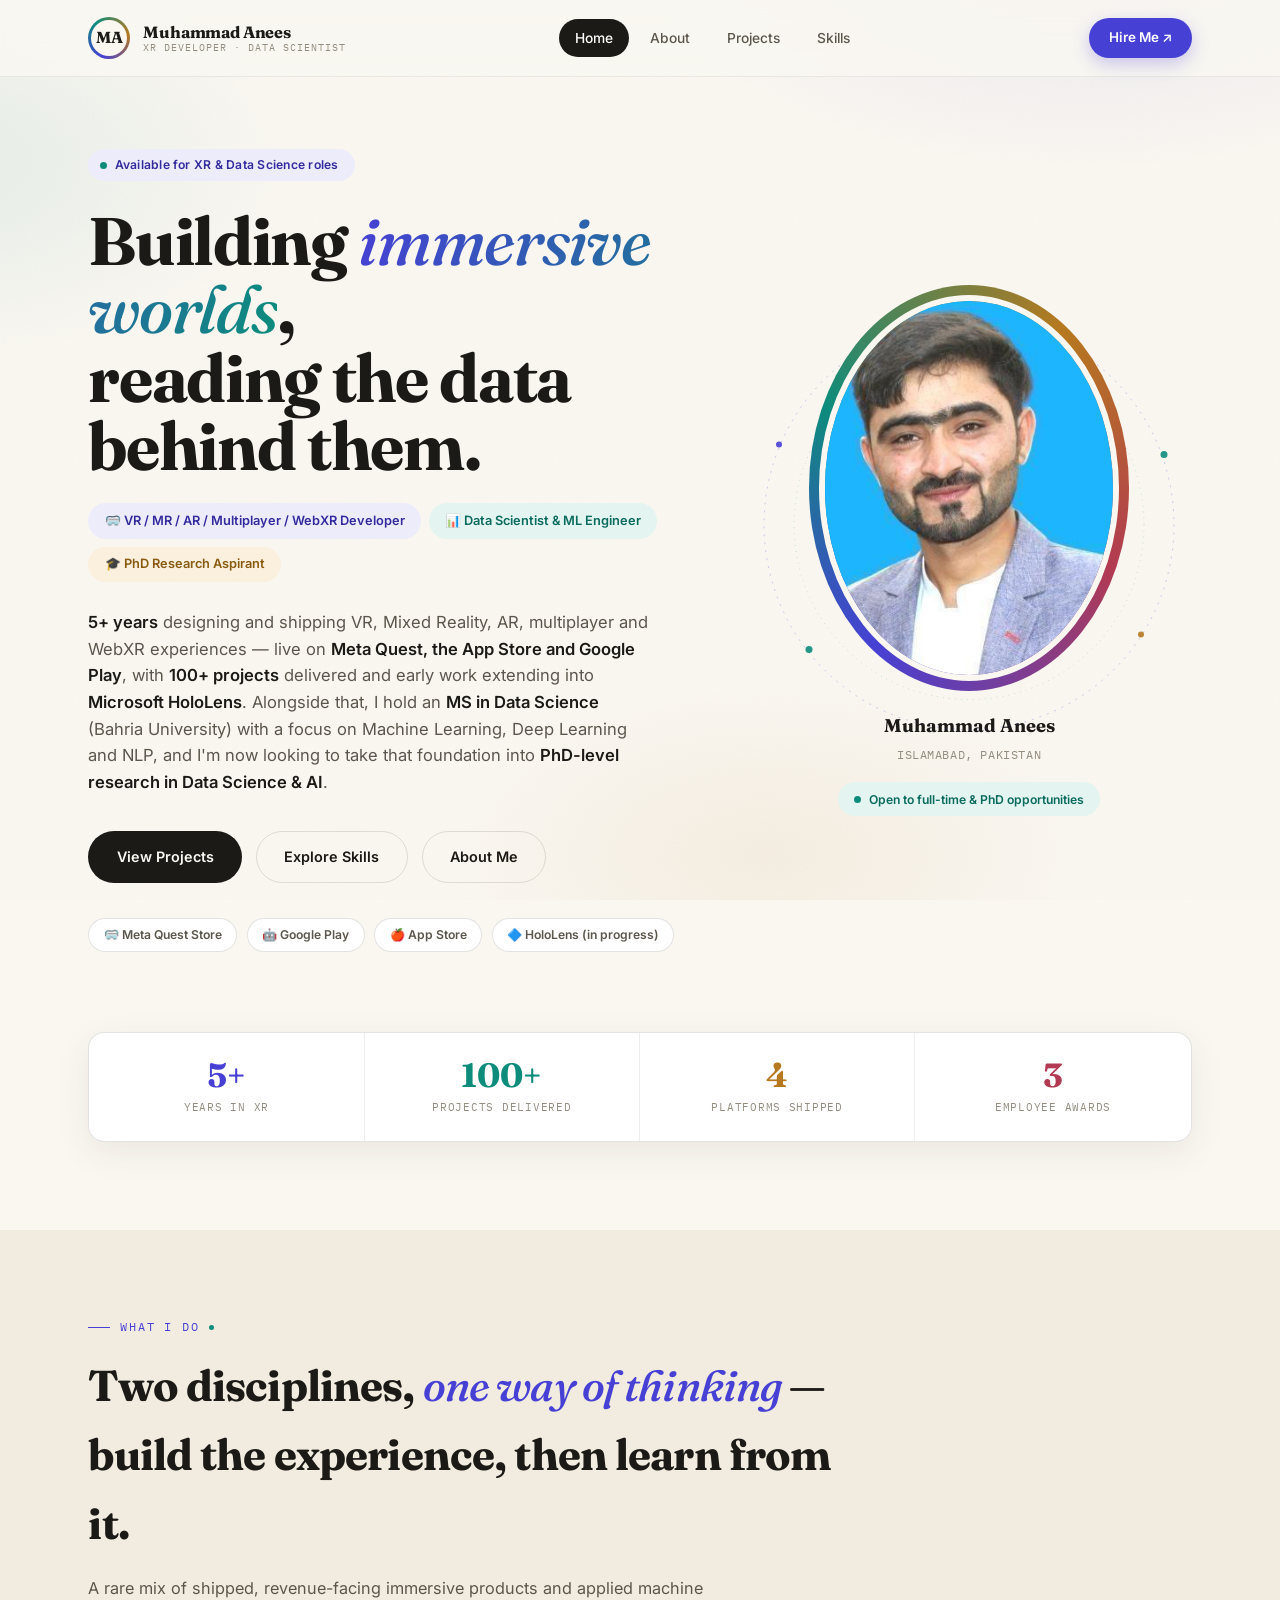
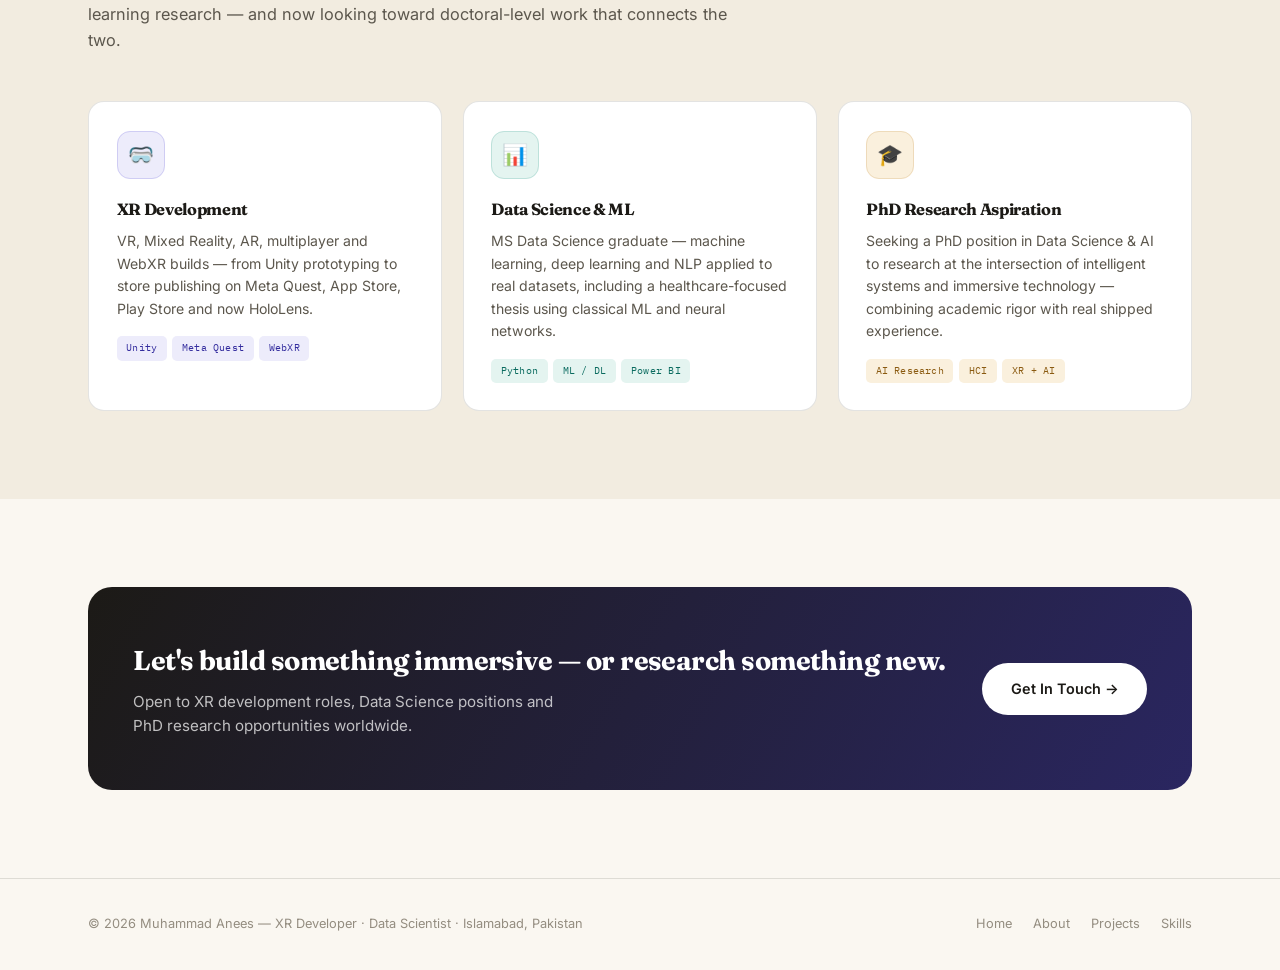
==== commit ef9a0dc9: "Update index.html" ====
--- a/index.html
+++ b/index.html
@@ -5,7 +5,386 @@
 <meta name="viewport" content="width=device-width, initial-scale=1.0"/>
 <title>Muhammad Anees — VR/AR/MR Developer &amp; Data Scientist</title>
 <meta name="description" content="Muhammad Anees — 5+ years building VR, MR, AR, Multiplayer &amp; WebXR experiences shipped on Meta Quest, App Store &amp; Play Store. MS Data Science graduate, PhD aspirant."/>
-<link rel="stylesheet" href="style.css"/>
+<style>
+/* ============================================================
+   MUHAMMAD ANEES — PORTFOLIO
+   Design tokens: warm paper light theme, aperture/portal motif
+============================================================ */
+@import url('https://fonts.googleapis.com/css2?family=Fraunces:ital,opsz,wght@0,9..144,400;0,9..144,500;0,9..144,600;0,9..144,700;0,9..144,900;1,9..144,500&family=Inter:wght@300;400;500;600;700;800&family=IBM+Plex+Mono:wght@400;500;600&display=swap');
+
+:root{
+  /* backgrounds */
+  --paper:#faf7f1;
+  --paper-alt:#f2ece0;
+  --surface:#ffffff;
+  --surface-line:#efe9dd;
+
+  /* ink */
+  --ink:#1c1a16;
+  --ink-soft:#5c574d;
+  --ink-faint:#948d80;
+
+  /* accents */
+  --indigo:#4740d4;
+  --indigo-deep:#332c9e;
+  --indigo-soft:#edecfb;
+  --teal:#0d8c7c;
+  --teal-soft:#e4f4f0;
+  --amber:#b6791f;
+  --amber-soft:#faf0dd;
+  --rose:#b23a52;
+  --rose-soft:#f9e9ec;
+
+  --border:rgba(28,26,22,0.12);
+  --border-soft:rgba(28,26,22,0.07);
+  --radius:16px;
+  --radius-sm:10px;
+  --shadow:0 10px 34px rgba(60,50,20,0.08);
+  --shadow-lg:0 24px 60px rgba(50,40,20,0.12);
+}
+
+*{margin:0;padding:0;box-sizing:border-box;}
+html{scroll-behavior:smooth;}
+body{
+  font-family:'Inter',sans-serif;
+  background:var(--paper);
+  color:var(--ink);
+  line-height:1.6;
+  -webkit-font-smoothing:antialiased;
+}
+a{color:inherit;}
+img{display:block;max-width:100%;}
+ul{list-style:none;}
+
+/* texture: faint paper grain */
+body::before{
+  content:'';position:fixed;inset:0;z-index:-2;pointer-events:none;
+  background-image:url("data:image/svg+xml,%3Csvg xmlns='http://www.w3.org/2000/svg' width='240' height='240'%3E%3Cfilter id='n'%3E%3CfeTurbulence type='fractalNoise' baseFrequency='0.8' numOctaves='3'/%3E%3C/filter%3E%3Crect width='240' height='240' filter='url(%23n)' opacity='0.03'/%3E%3C/svg%3E");
+}
+/* mesh: soft color wash so the theme reads immediately, even in light mode */
+body::after{
+  content:'';position:fixed;inset:0;z-index:-3;pointer-events:none;
+  background:
+    radial-gradient(ellipse 60% 45% at 85% -8%, rgba(71,64,212,0.10) 0%, transparent 60%),
+    radial-gradient(ellipse 50% 40% at -5% 18%, rgba(13,140,124,0.09) 0%, transparent 55%),
+    radial-gradient(ellipse 45% 35% at 60% 95%, rgba(182,121,31,0.08) 0%, transparent 55%),
+    var(--paper);
+}
+
+.wrap{max-width:1180px;margin:0 auto;padding:0 2.4rem;}
+
+/* ============ NAV ============ */
+header.site-nav{
+  position:sticky;top:0;z-index:500;
+  background:rgba(250,247,241,0.86);
+  backdrop-filter:blur(14px);
+  border-bottom:1px solid var(--border-soft);
+}
+.nav-inner{
+  max-width:1180px;margin:0 auto;padding:0 2.4rem;
+  height:76px;display:flex;align-items:center;justify-content:space-between;
+}
+.brand{display:flex;align-items:center;gap:0.8rem;text-decoration:none;}
+.brand-mark{
+  width:42px;height:42px;border-radius:50%;
+  background:conic-gradient(from 200deg, var(--indigo), var(--teal), var(--amber), var(--indigo));
+  display:flex;align-items:center;justify-content:center;position:relative;
+}
+.brand-mark::after{
+  content:'';position:absolute;inset:3px;border-radius:50%;background:var(--paper);
+}
+.brand-mark span{
+  position:relative;z-index:1;font-family:'Fraunces',serif;font-weight:700;font-size:1rem;color:var(--ink);
+}
+.brand-text{display:flex;flex-direction:column;line-height:1.15;}
+.brand-text b{font-family:'Fraunces',serif;font-weight:700;font-size:1.02rem;letter-spacing:-0.01em;}
+.brand-text small{font-family:'IBM Plex Mono',monospace;font-size:0.62rem;letter-spacing:0.1em;text-transform:uppercase;color:var(--ink-faint);}
+
+.nav-links{display:flex;align-items:center;gap:0.3rem;}
+.nav-links a{
+  text-decoration:none;color:var(--ink-soft);font-size:0.86rem;font-weight:500;
+  padding:0.5rem 1rem;border-radius:100px;transition:all .2s;
+}
+.nav-links a:hover{color:var(--ink);background:var(--surface-line);}
+.nav-links a.active{color:var(--surface);background:var(--ink);}
+.nav-cta{
+  margin-left:0.6rem;text-decoration:none;
+  background:var(--indigo);color:#fff;font-size:0.84rem;font-weight:600;
+  padding:0.55rem 1.25rem;border-radius:100px;
+  box-shadow:0 6px 18px rgba(71,64,212,0.28);
+  transition:all .2s;
+}
+.nav-cta:hover{background:var(--indigo-deep);transform:translateY(-1px);}
+.hamburger{display:none;flex-direction:column;gap:5px;cursor:pointer;padding:6px;}
+.hamburger span{width:22px;height:2px;background:var(--ink);border-radius:2px;}
+.mobile-nav{display:none;flex-direction:column;background:var(--surface);border-bottom:1px solid var(--border);padding:0.5rem 2rem 1.2rem;}
+.mobile-nav.open{display:flex;}
+.mobile-nav a{padding:0.75rem 0;border-bottom:1px solid var(--border-soft);text-decoration:none;color:var(--ink-soft);font-size:0.95rem;}
+.mobile-nav a.active{color:var(--indigo);font-weight:600;}
+
+/* ============ SECTION SCAFFOLDING ============ */
+section{padding:5.5rem 0;position:relative;}
+section.alt{background:var(--paper-alt);}
+.eyebrow{
+  font-family:'IBM Plex Mono',monospace;font-size:0.72rem;letter-spacing:0.16em;text-transform:uppercase;
+  color:var(--indigo);margin-bottom:0.9rem;display:flex;align-items:center;gap:0.6rem;
+}
+.eyebrow::before{content:'';width:22px;height:1px;background:var(--indigo);display:inline-block;}
+.eyebrow::after{content:'';width:5px;height:5px;border-radius:50%;background:var(--teal);display:inline-block;}
+
+/* page-top aperture mark used on inner pages for visual consistency w/ home hero */
+.page-mark{
+  width:52px;height:52px;border-radius:50%;margin-bottom:1.4rem;
+  background:conic-gradient(from 210deg,var(--indigo),var(--teal),var(--amber),var(--rose),var(--indigo));
+  padding:4px;
+}
+.page-mark .in{width:100%;height:100%;border-radius:50%;background:var(--paper);}
+h1,h2,h3,h4{font-family:'Fraunces',serif;letter-spacing:-0.02em;color:var(--ink);}
+.sec-title{font-size:clamp(1.9rem,3.6vw,2.7rem);font-weight:700;margin-bottom:1rem;max-width:760px;}
+.sec-title em{font-style:italic;font-weight:500;color:var(--indigo);}
+.sec-lede{color:var(--ink-soft);max-width:640px;font-size:1.02rem;font-weight:400;margin-bottom:3rem;}
+
+/* aperture divider — signature motif */
+.aperture-rule{
+  width:64px;height:64px;margin-bottom:2rem;position:relative;
+}
+.aperture-rule svg{width:100%;height:100%;}
+
+/* ============ BUTTONS ============ */
+.btn{
+  display:inline-flex;align-items:center;gap:0.5rem;
+  padding:0.85rem 1.7rem;border-radius:100px;
+  font-weight:600;font-size:0.9rem;text-decoration:none;
+  transition:all .22s;border:1px solid transparent;cursor:pointer;
+}
+.btn-solid{background:var(--ink);color:var(--paper);}
+.btn-solid:hover{background:var(--indigo);transform:translateY(-2px);box-shadow:0 10px 26px rgba(71,64,212,0.25);}
+.btn-outline{border-color:var(--border);color:var(--ink);background:transparent;}
+.btn-outline:hover{border-color:var(--ink);background:var(--surface);}
+.btn-teal{background:var(--teal);color:#fff;}
+.btn-teal:hover{background:#0a7367;transform:translateY(-2px);}
+
+/* ============ HERO (home) ============ */
+.hero{padding:4.5rem 0 5rem;}
+.hero-grid{display:grid;grid-template-columns:1.15fr 0.85fr;gap:3.5rem;align-items:center;}
+.hero-kicker{
+  display:inline-flex;align-items:center;gap:0.5rem;
+  background:var(--indigo-soft);color:var(--indigo-deep);
+  border-radius:100px;padding:0.4rem 1rem 0.4rem 0.7rem;font-size:0.76rem;font-weight:600;
+  margin-bottom:1.6rem;letter-spacing:0.02em;
+}
+.hero-kicker .dot{width:7px;height:7px;border-radius:50%;background:var(--teal);}
+h1.hero-h1{font-size:clamp(2.6rem,5.4vw,4.2rem);font-weight:700;line-height:1.02;margin-bottom:1.4rem;}
+h1.hero-h1 .accent{font-style:italic;font-weight:500;
+  background:linear-gradient(100deg,var(--indigo),var(--teal));
+  -webkit-background-clip:text;-webkit-text-fill-color:transparent;background-clip:text;
+}
+.hero-role-row{display:flex;flex-wrap:wrap;gap:0.5rem;margin-bottom:1.7rem;}
+.chip{font-size:0.8rem;font-weight:600;padding:0.4rem 0.95rem;border-radius:100px;border:1px solid transparent;}
+.chip-indigo{background:var(--indigo-soft);color:var(--indigo-deep);}
+.chip-teal{background:var(--teal-soft);color:#0a6b5f;}
+.chip-amber{background:var(--amber-soft);color:#8a5a10;}
+.hero-bio{color:var(--ink-soft);font-size:1.04rem;max-width:560px;margin-bottom:2.2rem;}
+.hero-bio strong{color:var(--ink);font-weight:600;}
+.hero-cta-row{display:flex;gap:0.9rem;flex-wrap:wrap;margin-bottom:2.2rem;}
+.hero-store-row{display:flex;gap:0.6rem;flex-wrap:wrap;}
+.store-badge{
+  display:flex;align-items:center;gap:0.4rem;
+  background:var(--surface);border:1px solid var(--border);
+  border-radius:100px;padding:0.4rem 0.9rem;font-size:0.76rem;font-weight:600;color:var(--ink-soft);
+  text-decoration:none;transition:all .2s;
+}
+.store-badge:hover{border-color:var(--indigo);color:var(--indigo);}
+
+/* portrait card w/ aperture ring */
+.portrait-card{position:relative;display:flex;flex-direction:column;align-items:center;}
+.orbit-deco{position:absolute;top:50%;left:50%;width:440px;height:440px;transform:translate(-50%,-56%);z-index:0;pointer-events:none;opacity:0.9;}
+.orbit-deco circle.ring{fill:none;stroke-width:1;}
+.orbit-deco .r1{stroke:rgba(71,64,212,0.28);stroke-dasharray:2 6;animation:spin 40s linear infinite;transform-origin:center;}
+.orbit-deco .r2{stroke:rgba(13,140,124,0.24);stroke-dasharray:1 5;animation:spin 55s linear infinite reverse;transform-origin:center;}
+.orbit-deco .node{animation:pulse 2.4s ease-in-out infinite;}
+@keyframes spin{from{transform:rotate(0deg);}to{transform:rotate(360deg);}}
+.portrait-ring{position:relative;z-index:1;}
+.portrait-ring{
+  position:relative;width:min(320px,86%);aspect-ratio:1/1;border-radius:50%;
+  padding:10px;
+  background:conic-gradient(from 210deg, var(--indigo), var(--teal), var(--amber), var(--rose), var(--indigo));
+}
+.portrait-ring .inner{
+  width:100%;height:100%;border-radius:50%;overflow:hidden;background:var(--surface);
+  border:6px solid var(--paper);
+}
+.portrait-ring .inner img{width:100%;height:100%;object-fit:cover;}
+.portrait-caption{margin-top:1.3rem;text-align:center;}
+.portrait-caption b{display:block;font-family:'Fraunces',serif;font-size:1.15rem;font-weight:700;}
+.portrait-caption span{font-family:'IBM Plex Mono',monospace;font-size:0.74rem;color:var(--ink-faint);letter-spacing:0.05em;}
+.avail-pill{
+  margin-top:1rem;display:flex;align-items:center;gap:0.5rem;
+  background:var(--teal-soft);color:#0a6b5f;border-radius:100px;
+  padding:0.45rem 1rem;font-size:0.76rem;font-weight:600;
+}
+.avail-pill .dot{width:7px;height:7px;border-radius:50%;background:var(--teal);animation:pulse 1.6s infinite;}
+@keyframes pulse{0%,100%{opacity:1;}50%{opacity:0.4;}}
+
+/* ============ STAT STRIP ============ */
+.stat-strip{
+  display:grid;grid-template-columns:repeat(4,1fr);
+  border:1px solid var(--border);border-radius:var(--radius);
+  background:var(--surface);overflow:hidden;box-shadow:var(--shadow);
+}
+.stat-cell{padding:1.6rem 1rem;text-align:center;border-right:1px solid var(--border-soft);}
+.stat-cell:last-child{border-right:none;}
+.stat-num{font-family:'Fraunces',serif;font-weight:700;font-size:2.1rem;line-height:1;margin-bottom:0.4rem;}
+.stat-lbl{font-family:'IBM Plex Mono',monospace;font-size:0.66rem;letter-spacing:0.07em;text-transform:uppercase;color:var(--ink-faint);}
+
+/* ============ CARDS ============ */
+.grid-3{display:grid;grid-template-columns:repeat(auto-fill,minmax(280px,1fr));gap:1.3rem;}
+.grid-2{display:grid;grid-template-columns:repeat(auto-fill,minmax(380px,1fr));gap:1.3rem;}
+.card{
+  background:var(--surface);border:1px solid var(--border);border-radius:var(--radius);
+  padding:1.8rem 1.7rem 1.7rem;transition:all .28s;position:relative;overflow:hidden;
+}
+.card::before{
+  content:'';position:absolute;top:0;left:0;right:0;height:3px;
+  background:linear-gradient(90deg,var(--indigo),var(--teal),var(--amber));
+  transform:scaleX(0);transform-origin:left;transition:transform .35s ease;
+}
+.card:hover::before{transform:scaleX(1);}
+.card:hover{transform:translateY(-5px);box-shadow:var(--shadow-lg);border-color:transparent;}
+.c-ico{
+  width:48px;height:48px;border-radius:13px;display:flex;align-items:center;justify-content:center;
+  font-size:1.3rem;margin-bottom:1.1rem;position:relative;
+}
+.c-ico::after{content:'';position:absolute;inset:0;border-radius:13px;border:1px solid currentColor;opacity:0.18;}
+.c-ico.i{background:var(--indigo-soft);color:var(--indigo);}
+.c-ico.t{background:var(--teal-soft);color:var(--teal);}
+.c-ico.a{background:var(--amber-soft);color:var(--amber);}
+.c-ico.r{background:var(--rose-soft);color:var(--rose);}
+.card h3{font-size:1.02rem;font-weight:700;margin-bottom:0.5rem;}
+.card p{color:var(--ink-soft);font-size:0.88rem;font-weight:400;}
+.tag-row{display:flex;flex-wrap:wrap;gap:0.35rem;margin-top:1rem;}
+.tag{font-family:'IBM Plex Mono',monospace;font-size:0.64rem;padding:0.25rem 0.6rem;border-radius:5px;letter-spacing:0.02em;}
+.tag-i{background:var(--indigo-soft);color:var(--indigo-deep);}
+.tag-t{background:var(--teal-soft);color:#0a6b5f;}
+.tag-a{background:var(--amber-soft);color:#8a5a10;}
+.tag-r{background:var(--rose-soft);color:#8f2d40;}
+
+/* ============ TABS ============ */
+.tab-row{display:inline-flex;gap:0.35rem;background:var(--surface);border:1px solid var(--border);border-radius:100px;padding:0.35rem;margin-bottom:2.6rem;flex-wrap:wrap;}
+.tab-btn{
+  border:none;background:transparent;padding:0.65rem 1.3rem;border-radius:100px;
+  font-family:'Inter',sans-serif;font-weight:600;font-size:0.85rem;color:var(--ink-soft);cursor:pointer;transition:all .22s;
+}
+.tab-btn.on{background:var(--ink);color:var(--paper);}
+.tab-panel{display:none;}
+.tab-panel.on{display:block;animation:fade .35s ease;}
+@keyframes fade{from{opacity:0;transform:translateY(10px);}to{opacity:1;transform:translateY(0);}}
+
+/* ============ SKILL BARS ============ */
+.sk-card{background:var(--surface);border:1px solid var(--border);border-radius:var(--radius);padding:1.6rem;}
+.sk-card h4{font-size:0.78rem;letter-spacing:0.08em;text-transform:uppercase;margin-bottom:1.3rem;font-family:'IBM Plex Mono',monospace;font-weight:600;}
+.sk{margin-bottom:1.05rem;}
+.sk-row{display:flex;justify-content:space-between;margin-bottom:0.35rem;font-size:0.84rem;}
+.sk-n{font-weight:500;color:var(--ink);}
+.sk-p{font-family:'IBM Plex Mono',monospace;font-size:0.72rem;color:var(--ink-faint);}
+.sk-bar{height:6px;background:var(--paper-alt);border-radius:4px;overflow:hidden;}
+.sk-fill{height:100%;border-radius:4px;}
+.fi{background:linear-gradient(90deg,var(--indigo),#7a72e8);}
+.ft{background:linear-gradient(90deg,var(--teal),#4fc2b3);}
+.fa{background:linear-gradient(90deg,var(--amber),#e0a13d);}
+
+/* ============ TIMELINE ============ */
+.tl{position:relative;padding-left:2.4rem;}
+.tl::before{content:'';position:absolute;left:5px;top:6px;bottom:6px;width:1.5px;background:linear-gradient(180deg,var(--indigo),var(--teal),var(--amber));}
+.tl-item{position:relative;margin-bottom:2.6rem;}
+.tl-item:last-child{margin-bottom:0;}
+.tl-dot{position:absolute;left:-2.15rem;top:0.3rem;width:12px;height:12px;border-radius:50%;background:var(--surface);border:2.5px solid var(--indigo);}
+.tl-dot.t{border-color:var(--teal);}
+.tl-dot.a{border-color:var(--amber);}
+.tl-when{font-family:'IBM Plex Mono',monospace;font-size:0.68rem;letter-spacing:0.06em;color:var(--ink-faint);margin-bottom:0.4rem;text-transform:uppercase;}
+.tl-role{font-family:'Fraunces',serif;font-weight:700;font-size:1.1rem;margin-bottom:0.1rem;}
+.tl-co{font-size:0.86rem;font-weight:600;margin-bottom:0.55rem;}
+.tl-co.i{color:var(--indigo);}
+.tl-co.t{color:#0a6b5f;}
+.tl-co.a{color:#8a5a10;}
+.tl-body{color:var(--ink-soft);font-size:0.88rem;max-width:640px;}
+
+/* ============ PROJECTS ============ */
+.proj-grid{display:grid;grid-template-columns:repeat(auto-fill,minmax(300px,1fr));gap:1.4rem;}
+.pj{background:var(--surface);border:1px solid var(--border);border-radius:var(--radius);overflow:hidden;transition:all .28s;display:flex;flex-direction:column;}
+.pj:hover{transform:translateY(-4px);box-shadow:var(--shadow-lg);}
+.pj-top{height:118px;display:flex;align-items:center;justify-content:center;font-size:2.5rem;position:relative;border-bottom:1px solid var(--border-soft);overflow:hidden;}
+.pj-top::before{
+  content:'';position:absolute;inset:0;
+  background-image:radial-gradient(circle,rgba(28,26,22,0.06) 1px, transparent 1px);
+  background-size:14px 14px;
+}
+.pj-top *{position:relative;z-index:1;}
+.pj-plat{position:absolute;top:0.7rem;right:0.7rem;font-family:'IBM Plex Mono',monospace;font-size:0.6rem;background:rgba(255,255,255,0.75);padding:0.2rem 0.55rem;border-radius:100px;letter-spacing:0.04em;text-transform:uppercase;font-weight:600;color:var(--ink-soft);}
+.pj-body{padding:1.4rem;flex:1;display:flex;flex-direction:column;}
+.pj-body h3{font-size:1rem;font-weight:700;margin-bottom:0.4rem;}
+.pj-body p{color:var(--ink-soft);font-size:0.85rem;flex:1;}
+.pj-link{display:inline-flex;align-items:center;gap:0.4rem;margin-top:1.1rem;font-size:0.78rem;font-weight:700;text-decoration:none;letter-spacing:0.03em;color:var(--indigo);transition:gap .2s;}
+.pj-link::after{content:'→';}
+.pj-link:hover{gap:0.65rem;}
+.pj-note{font-size:0.78rem;color:var(--ink-faint);margin-top:1.1rem;font-style:italic;}
+
+/* ============ ACHIEVEMENTS ============ */
+.ach-grid{display:grid;grid-template-columns:repeat(auto-fill,minmax(280px,1fr));gap:1rem;}
+.ach{background:var(--surface);border:1px solid var(--border);border-radius:12px;padding:1.05rem 1.3rem;display:flex;align-items:center;gap:1rem;transition:all .22s;}
+.ach:hover{border-color:var(--amber);transform:translateX(4px);}
+.ach-ico{font-size:1.5rem;flex-shrink:0;}
+.ach-txt strong{display:block;font-size:0.9rem;font-family:'Fraunces',serif;font-weight:700;}
+.ach-txt span{font-size:0.76rem;color:var(--ink-faint);}
+
+/* ============ CONTACT / INFO BOXES ============ */
+.info-box{background:var(--surface);border:1px solid var(--border);border-radius:var(--radius);padding:1.4rem;}
+.info-box h4{font-family:'IBM Plex Mono',monospace;font-size:0.66rem;letter-spacing:0.1em;text-transform:uppercase;color:var(--ink-faint);margin-bottom:0.9rem;}
+.info-r{display:flex;justify-content:space-between;align-items:center;padding:0.5rem 0;border-bottom:1px solid var(--border-soft);font-size:0.85rem;gap:1rem;}
+.info-r:last-child{border:none;}
+.info-r span:first-child{color:var(--ink-faint);}
+.info-r span:last-child{font-family:'IBM Plex Mono',monospace;font-size:0.74rem;color:var(--indigo-deep);text-align:right;}
+.con-link{display:flex;align-items:center;gap:0.8rem;text-decoration:none;color:var(--ink);background:var(--surface);border:1px solid var(--border);border-radius:12px;padding:0.9rem 1.15rem;font-size:0.87rem;font-weight:500;transition:all .22s;}
+.con-link:hover{border-color:var(--indigo);color:var(--indigo);background:var(--indigo-soft);}
+
+/* ============ CTA BAND ============ */
+.cta-band{
+  border-radius:24px;padding:3.2rem 2.8rem;
+  background:linear-gradient(120deg,var(--ink) 0%,#2a2660 100%);
+  color:var(--paper);display:flex;align-items:center;justify-content:space-between;gap:2rem;flex-wrap:wrap;
+}
+.cta-band h3{color:#fff;font-size:1.7rem;margin-bottom:0.5rem;}
+.cta-band p{color:rgba(255,255,255,0.72);max-width:440px;font-size:0.95rem;}
+.cta-band .btn-solid{background:#fff;color:var(--ink);}
+.cta-band .btn-solid:hover{background:var(--teal-soft);}
+
+/* ============ FOOTER ============ */
+footer{border-top:1px solid var(--border);padding:2.2rem 0;}
+.foot-inner{max-width:1180px;margin:0 auto;padding:0 2.4rem;display:flex;align-items:center;justify-content:space-between;flex-wrap:wrap;gap:1rem;}
+footer p{color:var(--ink-faint);font-size:0.8rem;}
+.foot-links{display:flex;gap:1.3rem;}
+.foot-links a{color:var(--ink-faint);text-decoration:none;font-size:0.8rem;transition:color .2s;}
+.foot-links a:hover{color:var(--indigo);}
+
+/* ============ RESPONSIVE ============ */
+@media(max-width:900px){
+  .nav-links,.nav-cta{display:none;}
+  .hamburger{display:flex;}
+  .hero-grid{grid-template-columns:1fr;}
+  .portrait-card{order:-1;}
+  .stat-strip{grid-template-columns:1fr 1fr;}
+  .stat-cell:nth-child(2n){border-right:none;}
+  .stat-cell{border-bottom:1px solid var(--border-soft);}
+  .con-grid{grid-template-columns:1fr!important;}
+  .cta-band{flex-direction:column;text-align:center;}
+}
+@media(max-width:600px){
+  .wrap,.nav-inner,.foot-inner{padding:0 1.3rem;}
+  section{padding:3.6rem 0;}
+  .grid-3,.grid-2,.proj-grid,.ach-grid{grid-template-columns:1fr;}
+}
+
+</style>
 </head>
 <body>
 
@@ -63,8 +442,17 @@
       </div>
 
       <div class="portrait-card">
+        <svg class="orbit-deco" viewBox="0 0 440 440" xmlns="http://www.w3.org/2000/svg" aria-hidden="true">
+          <circle class="ring r1" cx="220" cy="220" r="205"/>
+          <circle class="ring r2" cx="220" cy="220" r="175"/>
+          <circle class="node" cx="220" cy="15" r="4" fill="#4740d4"/>
+          <circle class="node" cx="415" cy="150" r="3.5" fill="#0d8c7c" style="animation-delay:.4s"/>
+          <circle class="node" cx="392" cy="330" r="3" fill="#b6791f" style="animation-delay:.9s"/>
+          <circle class="node" cx="60" cy="345" r="3.5" fill="#0d8c7c" style="animation-delay:1.3s"/>
+          <circle class="node" cx="30" cy="140" r="3" fill="#4740d4" style="animation-delay:1.7s"/>
+        </svg>
         <div class="portrait-ring">
-          <div class="inner"><img src="assets/profile.jpg" alt="Muhammad Anees"/></div>
+          <div class="inner"><img src="[data-uri]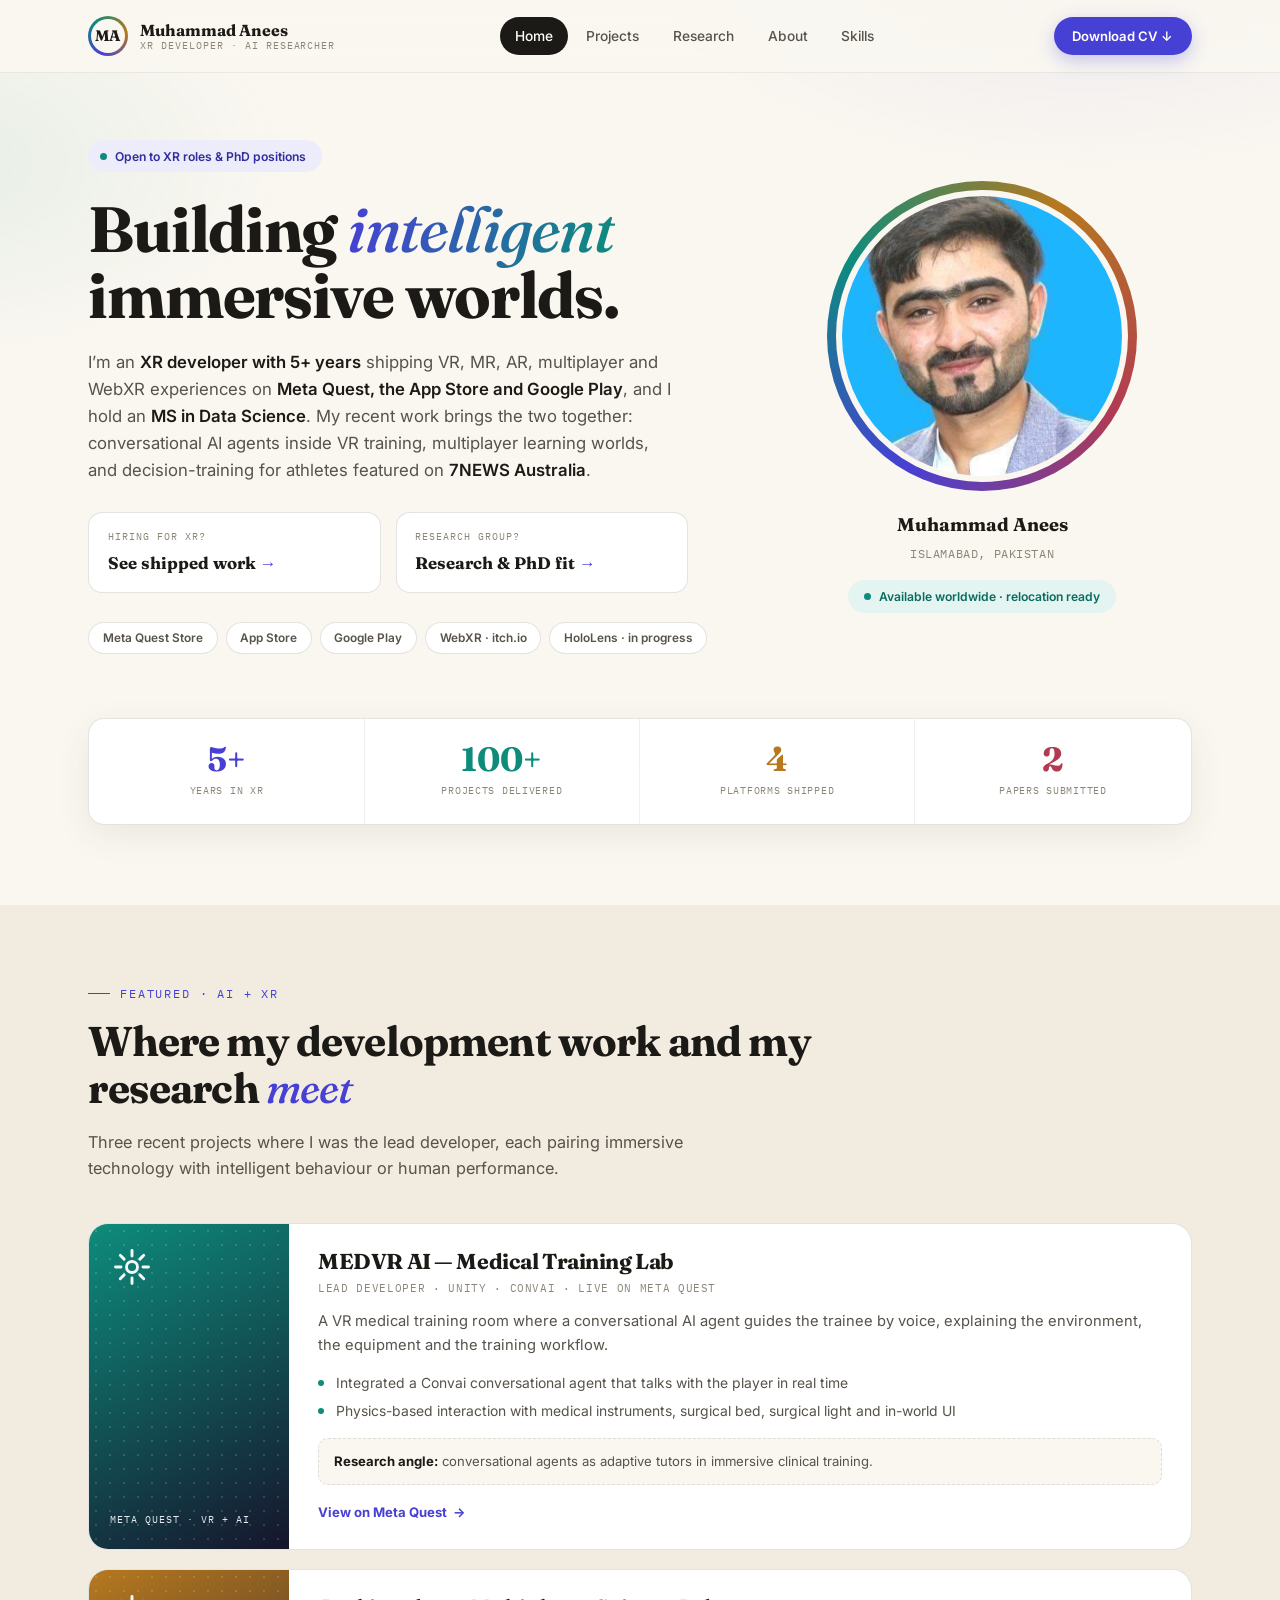
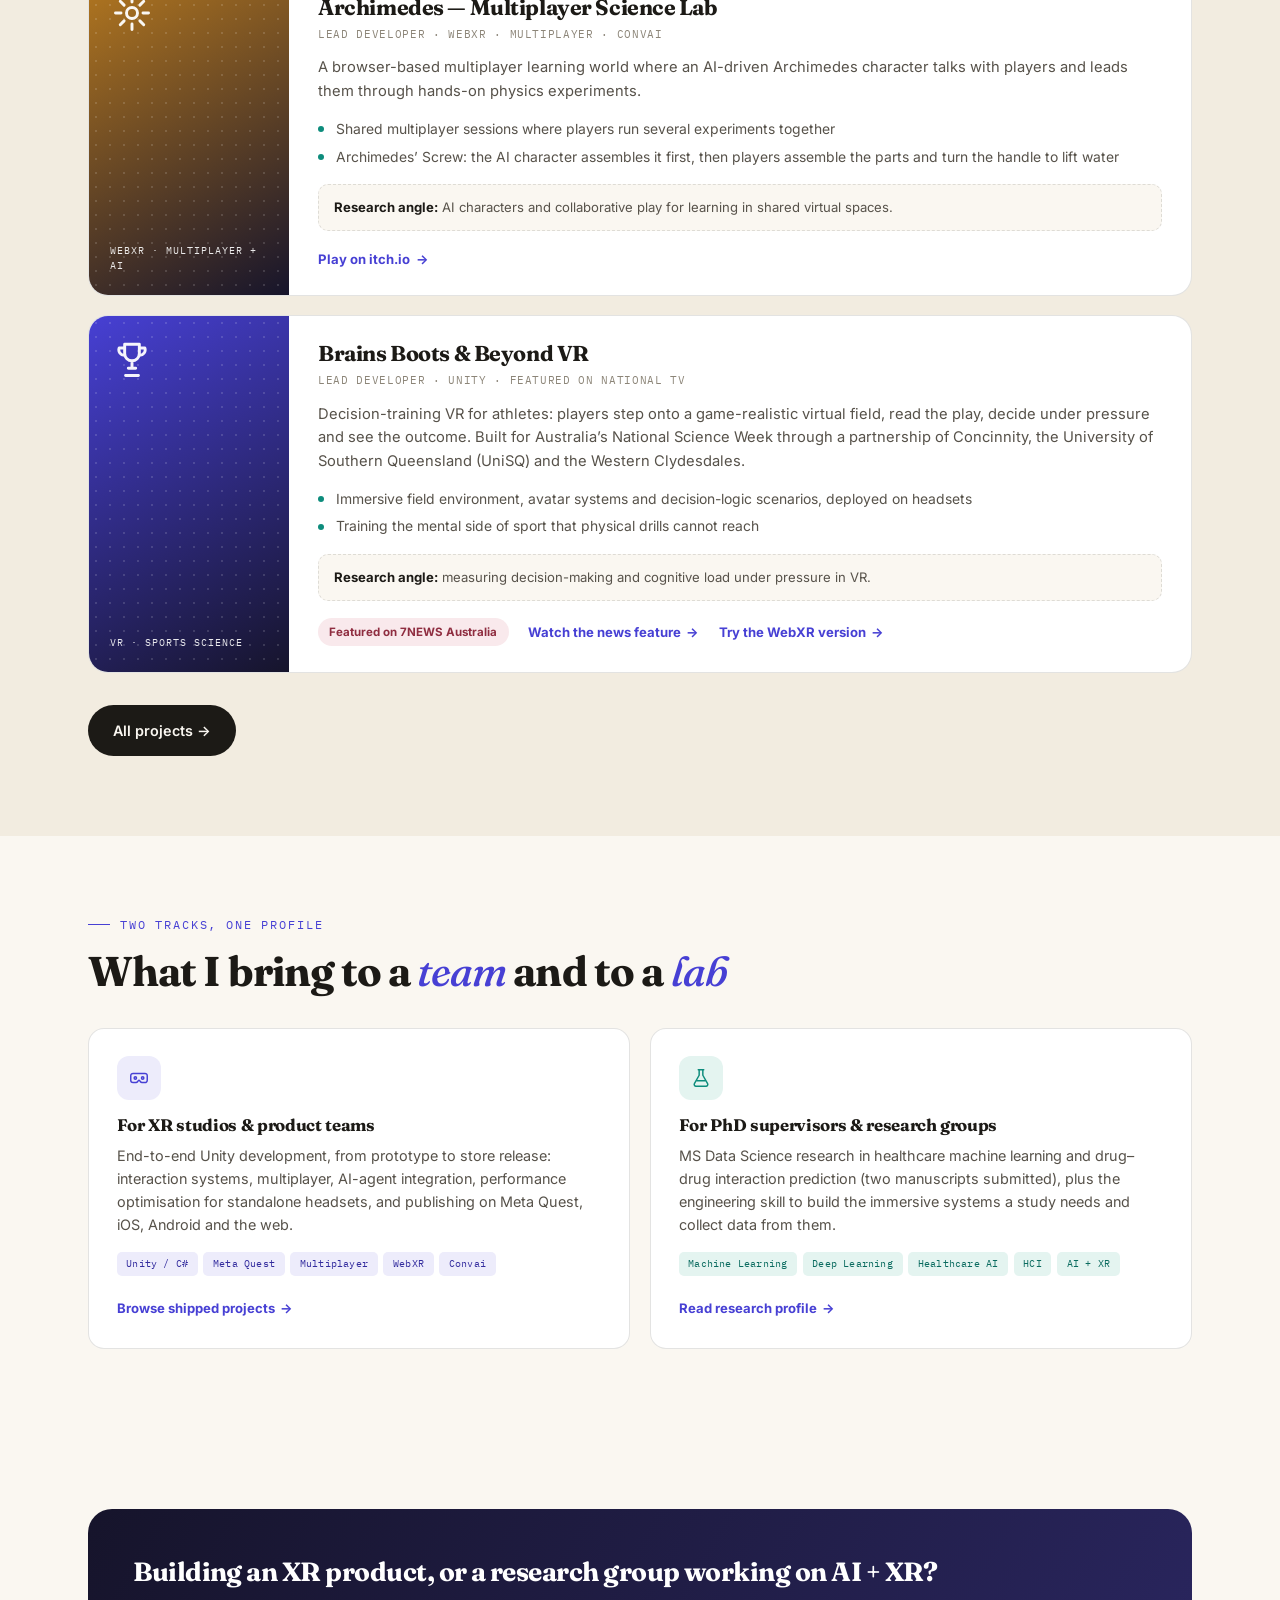
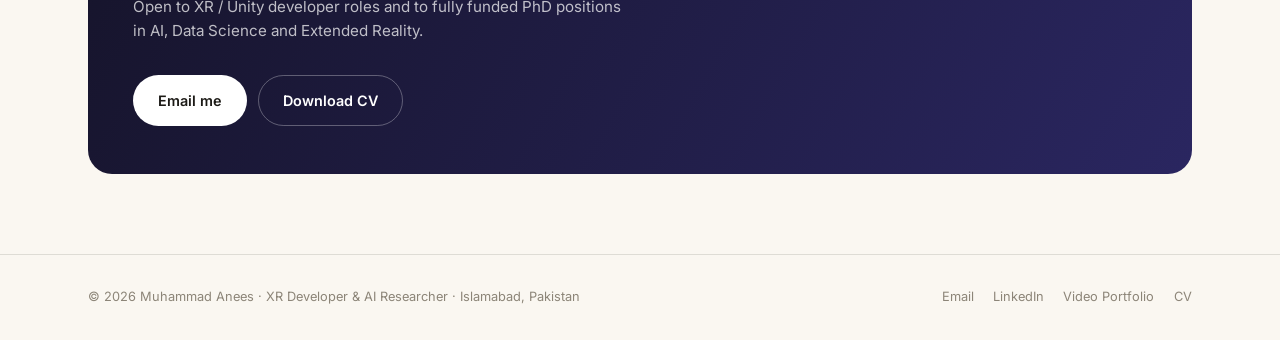
==== commit 20e6642e: "latest functionality added by anees" ====
--- a/index.html
+++ b/index.html
@@ -3,536 +3,168 @@
 <head>
 <meta charset="UTF-8"/>
 <meta name="viewport" content="width=device-width, initial-scale=1.0"/>
-<title>Muhammad Anees — VR/AR/MR Developer &amp; Data Scientist</title>
-<meta name="description" content="Muhammad Anees — 5+ years building VR, MR, AR, Multiplayer &amp; WebXR experiences shipped on Meta Quest, App Store &amp; Play Store. MS Data Science graduate, PhD aspirant."/>
-<style>
-/* ============================================================
-   MUHAMMAD ANEES — PORTFOLIO
-   Design tokens: warm paper light theme, aperture/portal motif
-============================================================ */
-@import url('https://fonts.googleapis.com/css2?family=Fraunces:ital,opsz,wght@0,9..144,400;0,9..144,500;0,9..144,600;0,9..144,700;0,9..144,900;1,9..144,500&family=Inter:wght@300;400;500;600;700;800&family=IBM+Plex+Mono:wght@400;500;600&display=swap');
-
-:root{
-  /* backgrounds */
-  --paper:#faf7f1;
-  --paper-alt:#f2ece0;
-  --surface:#ffffff;
-  --surface-line:#efe9dd;
-
-  /* ink */
-  --ink:#1c1a16;
-  --ink-soft:#5c574d;
-  --ink-faint:#948d80;
-
-  /* accents */
-  --indigo:#4740d4;
-  --indigo-deep:#332c9e;
-  --indigo-soft:#edecfb;
-  --teal:#0d8c7c;
-  --teal-soft:#e4f4f0;
-  --amber:#b6791f;
-  --amber-soft:#faf0dd;
-  --rose:#b23a52;
-  --rose-soft:#f9e9ec;
-
-  --border:rgba(28,26,22,0.12);
-  --border-soft:rgba(28,26,22,0.07);
-  --radius:16px;
-  --radius-sm:10px;
-  --shadow:0 10px 34px rgba(60,50,20,0.08);
-  --shadow-lg:0 24px 60px rgba(50,40,20,0.12);
-}
-
-*{margin:0;padding:0;box-sizing:border-box;}
-html{scroll-behavior:smooth;}
-body{
-  font-family:'Inter',sans-serif;
-  background:var(--paper);
-  color:var(--ink);
-  line-height:1.6;
-  -webkit-font-smoothing:antialiased;
-}
-a{color:inherit;}
-img{display:block;max-width:100%;}
-ul{list-style:none;}
-
-/* texture: faint paper grain */
-body::before{
-  content:'';position:fixed;inset:0;z-index:-2;pointer-events:none;
-  background-image:url("data:image/svg+xml,%3Csvg xmlns='http://www.w3.org/2000/svg' width='240' height='240'%3E%3Cfilter id='n'%3E%3CfeTurbulence type='fractalNoise' baseFrequency='0.8' numOctaves='3'/%3E%3C/filter%3E%3Crect width='240' height='240' filter='url(%23n)' opacity='0.03'/%3E%3C/svg%3E");
-}
-/* mesh: soft color wash so the theme reads immediately, even in light mode */
-body::after{
-  content:'';position:fixed;inset:0;z-index:-3;pointer-events:none;
-  background:
-    radial-gradient(ellipse 60% 45% at 85% -8%, rgba(71,64,212,0.10) 0%, transparent 60%),
-    radial-gradient(ellipse 50% 40% at -5% 18%, rgba(13,140,124,0.09) 0%, transparent 55%),
-    radial-gradient(ellipse 45% 35% at 60% 95%, rgba(182,121,31,0.08) 0%, transparent 55%),
-    var(--paper);
-}
-
-.wrap{max-width:1180px;margin:0 auto;padding:0 2.4rem;}
-
-/* ============ NAV ============ */
-header.site-nav{
-  position:sticky;top:0;z-index:500;
-  background:rgba(250,247,241,0.86);
-  backdrop-filter:blur(14px);
-  border-bottom:1px solid var(--border-soft);
-}
-.nav-inner{
-  max-width:1180px;margin:0 auto;padding:0 2.4rem;
-  height:76px;display:flex;align-items:center;justify-content:space-between;
-}
-.brand{display:flex;align-items:center;gap:0.8rem;text-decoration:none;}
-.brand-mark{
-  width:42px;height:42px;border-radius:50%;
-  background:conic-gradient(from 200deg, var(--indigo), var(--teal), var(--amber), var(--indigo));
-  display:flex;align-items:center;justify-content:center;position:relative;
-}
-.brand-mark::after{
-  content:'';position:absolute;inset:3px;border-radius:50%;background:var(--paper);
-}
-.brand-mark span{
-  position:relative;z-index:1;font-family:'Fraunces',serif;font-weight:700;font-size:1rem;color:var(--ink);
-}
-.brand-text{display:flex;flex-direction:column;line-height:1.15;}
-.brand-text b{font-family:'Fraunces',serif;font-weight:700;font-size:1.02rem;letter-spacing:-0.01em;}
-.brand-text small{font-family:'IBM Plex Mono',monospace;font-size:0.62rem;letter-spacing:0.1em;text-transform:uppercase;color:var(--ink-faint);}
-
-.nav-links{display:flex;align-items:center;gap:0.3rem;}
-.nav-links a{
-  text-decoration:none;color:var(--ink-soft);font-size:0.86rem;font-weight:500;
-  padding:0.5rem 1rem;border-radius:100px;transition:all .2s;
-}
-.nav-links a:hover{color:var(--ink);background:var(--surface-line);}
-.nav-links a.active{color:var(--surface);background:var(--ink);}
-.nav-cta{
-  margin-left:0.6rem;text-decoration:none;
-  background:var(--indigo);color:#fff;font-size:0.84rem;font-weight:600;
-  padding:0.55rem 1.25rem;border-radius:100px;
-  box-shadow:0 6px 18px rgba(71,64,212,0.28);
-  transition:all .2s;
-}
-.nav-cta:hover{background:var(--indigo-deep);transform:translateY(-1px);}
-.hamburger{display:none;flex-direction:column;gap:5px;cursor:pointer;padding:6px;}
-.hamburger span{width:22px;height:2px;background:var(--ink);border-radius:2px;}
-.mobile-nav{display:none;flex-direction:column;background:var(--surface);border-bottom:1px solid var(--border);padding:0.5rem 2rem 1.2rem;}
-.mobile-nav.open{display:flex;}
-.mobile-nav a{padding:0.75rem 0;border-bottom:1px solid var(--border-soft);text-decoration:none;color:var(--ink-soft);font-size:0.95rem;}
-.mobile-nav a.active{color:var(--indigo);font-weight:600;}
-
-/* ============ SECTION SCAFFOLDING ============ */
-section{padding:5.5rem 0;position:relative;}
-section.alt{background:var(--paper-alt);}
-.eyebrow{
-  font-family:'IBM Plex Mono',monospace;font-size:0.72rem;letter-spacing:0.16em;text-transform:uppercase;
-  color:var(--indigo);margin-bottom:0.9rem;display:flex;align-items:center;gap:0.6rem;
-}
-.eyebrow::before{content:'';width:22px;height:1px;background:var(--indigo);display:inline-block;}
-.eyebrow::after{content:'';width:5px;height:5px;border-radius:50%;background:var(--teal);display:inline-block;}
-
-/* page-top aperture mark used on inner pages for visual consistency w/ home hero */
-.page-mark{
-  width:52px;height:52px;border-radius:50%;margin-bottom:1.4rem;
-  background:conic-gradient(from 210deg,var(--indigo),var(--teal),var(--amber),var(--rose),var(--indigo));
-  padding:4px;
-}
-.page-mark .in{width:100%;height:100%;border-radius:50%;background:var(--paper);}
-h1,h2,h3,h4{font-family:'Fraunces',serif;letter-spacing:-0.02em;color:var(--ink);}
-.sec-title{font-size:clamp(1.9rem,3.6vw,2.7rem);font-weight:700;margin-bottom:1rem;max-width:760px;}
-.sec-title em{font-style:italic;font-weight:500;color:var(--indigo);}
-.sec-lede{color:var(--ink-soft);max-width:640px;font-size:1.02rem;font-weight:400;margin-bottom:3rem;}
-
-/* aperture divider — signature motif */
-.aperture-rule{
-  width:64px;height:64px;margin-bottom:2rem;position:relative;
-}
-.aperture-rule svg{width:100%;height:100%;}
-
-/* ============ BUTTONS ============ */
-.btn{
-  display:inline-flex;align-items:center;gap:0.5rem;
-  padding:0.85rem 1.7rem;border-radius:100px;
-  font-weight:600;font-size:0.9rem;text-decoration:none;
-  transition:all .22s;border:1px solid transparent;cursor:pointer;
-}
-.btn-solid{background:var(--ink);color:var(--paper);}
-.btn-solid:hover{background:var(--indigo);transform:translateY(-2px);box-shadow:0 10px 26px rgba(71,64,212,0.25);}
-.btn-outline{border-color:var(--border);color:var(--ink);background:transparent;}
-.btn-outline:hover{border-color:var(--ink);background:var(--surface);}
-.btn-teal{background:var(--teal);color:#fff;}
-.btn-teal:hover{background:#0a7367;transform:translateY(-2px);}
-
-/* ============ HERO (home) ============ */
-.hero{padding:4.5rem 0 5rem;}
-.hero-grid{display:grid;grid-template-columns:1.15fr 0.85fr;gap:3.5rem;align-items:center;}
-.hero-kicker{
-  display:inline-flex;align-items:center;gap:0.5rem;
-  background:var(--indigo-soft);color:var(--indigo-deep);
-  border-radius:100px;padding:0.4rem 1rem 0.4rem 0.7rem;font-size:0.76rem;font-weight:600;
-  margin-bottom:1.6rem;letter-spacing:0.02em;
-}
-.hero-kicker .dot{width:7px;height:7px;border-radius:50%;background:var(--teal);}
-h1.hero-h1{font-size:clamp(2.6rem,5.4vw,4.2rem);font-weight:700;line-height:1.02;margin-bottom:1.4rem;}
-h1.hero-h1 .accent{font-style:italic;font-weight:500;
-  background:linear-gradient(100deg,var(--indigo),var(--teal));
-  -webkit-background-clip:text;-webkit-text-fill-color:transparent;background-clip:text;
-}
-.hero-role-row{display:flex;flex-wrap:wrap;gap:0.5rem;margin-bottom:1.7rem;}
-.chip{font-size:0.8rem;font-weight:600;padding:0.4rem 0.95rem;border-radius:100px;border:1px solid transparent;}
-.chip-indigo{background:var(--indigo-soft);color:var(--indigo-deep);}
-.chip-teal{background:var(--teal-soft);color:#0a6b5f;}
-.chip-amber{background:var(--amber-soft);color:#8a5a10;}
-.hero-bio{color:var(--ink-soft);font-size:1.04rem;max-width:560px;margin-bottom:2.2rem;}
-.hero-bio strong{color:var(--ink);font-weight:600;}
-.hero-cta-row{display:flex;gap:0.9rem;flex-wrap:wrap;margin-bottom:2.2rem;}
-.hero-store-row{display:flex;gap:0.6rem;flex-wrap:wrap;}
-.store-badge{
-  display:flex;align-items:center;gap:0.4rem;
-  background:var(--surface);border:1px solid var(--border);
-  border-radius:100px;padding:0.4rem 0.9rem;font-size:0.76rem;font-weight:600;color:var(--ink-soft);
-  text-decoration:none;transition:all .2s;
-}
-.store-badge:hover{border-color:var(--indigo);color:var(--indigo);}
-
-/* portrait card w/ aperture ring */
-.portrait-card{position:relative;display:flex;flex-direction:column;align-items:center;}
-.orbit-deco{position:absolute;top:50%;left:50%;width:440px;height:440px;transform:translate(-50%,-56%);z-index:0;pointer-events:none;opacity:0.9;}
-.orbit-deco circle.ring{fill:none;stroke-width:1;}
-.orbit-deco .r1{stroke:rgba(71,64,212,0.28);stroke-dasharray:2 6;animation:spin 40s linear infinite;transform-origin:center;}
-.orbit-deco .r2{stroke:rgba(13,140,124,0.24);stroke-dasharray:1 5;animation:spin 55s linear infinite reverse;transform-origin:center;}
-.orbit-deco .node{animation:pulse 2.4s ease-in-out infinite;}
-@keyframes spin{from{transform:rotate(0deg);}to{transform:rotate(360deg);}}
-.portrait-ring{position:relative;z-index:1;}
-.portrait-ring{
-  position:relative;width:min(320px,86%);aspect-ratio:1/1;border-radius:50%;
-  padding:10px;
-  background:conic-gradient(from 210deg, var(--indigo), var(--teal), var(--amber), var(--rose), var(--indigo));
-}
-.portrait-ring .inner{
-  width:100%;height:100%;border-radius:50%;overflow:hidden;background:var(--surface);
-  border:6px solid var(--paper);
-}
-.portrait-ring .inner img{width:100%;height:100%;object-fit:cover;}
-.portrait-caption{margin-top:1.3rem;text-align:center;}
-.portrait-caption b{display:block;font-family:'Fraunces',serif;font-size:1.15rem;font-weight:700;}
-.portrait-caption span{font-family:'IBM Plex Mono',monospace;font-size:0.74rem;color:var(--ink-faint);letter-spacing:0.05em;}
-.avail-pill{
-  margin-top:1rem;display:flex;align-items:center;gap:0.5rem;
-  background:var(--teal-soft);color:#0a6b5f;border-radius:100px;
-  padding:0.45rem 1rem;font-size:0.76rem;font-weight:600;
-}
-.avail-pill .dot{width:7px;height:7px;border-radius:50%;background:var(--teal);animation:pulse 1.6s infinite;}
-@keyframes pulse{0%,100%{opacity:1;}50%{opacity:0.4;}}
-
-/* ============ STAT STRIP ============ */
-.stat-strip{
-  display:grid;grid-template-columns:repeat(4,1fr);
-  border:1px solid var(--border);border-radius:var(--radius);
-  background:var(--surface);overflow:hidden;box-shadow:var(--shadow);
-}
-.stat-cell{padding:1.6rem 1rem;text-align:center;border-right:1px solid var(--border-soft);}
-.stat-cell:last-child{border-right:none;}
-.stat-num{font-family:'Fraunces',serif;font-weight:700;font-size:2.1rem;line-height:1;margin-bottom:0.4rem;}
-.stat-lbl{font-family:'IBM Plex Mono',monospace;font-size:0.66rem;letter-spacing:0.07em;text-transform:uppercase;color:var(--ink-faint);}
-
-/* ============ CARDS ============ */
-.grid-3{display:grid;grid-template-columns:repeat(auto-fill,minmax(280px,1fr));gap:1.3rem;}
-.grid-2{display:grid;grid-template-columns:repeat(auto-fill,minmax(380px,1fr));gap:1.3rem;}
-.card{
-  background:var(--surface);border:1px solid var(--border);border-radius:var(--radius);
-  padding:1.8rem 1.7rem 1.7rem;transition:all .28s;position:relative;overflow:hidden;
-}
-.card::before{
-  content:'';position:absolute;top:0;left:0;right:0;height:3px;
-  background:linear-gradient(90deg,var(--indigo),var(--teal),var(--amber));
-  transform:scaleX(0);transform-origin:left;transition:transform .35s ease;
-}
-.card:hover::before{transform:scaleX(1);}
-.card:hover{transform:translateY(-5px);box-shadow:var(--shadow-lg);border-color:transparent;}
-.c-ico{
-  width:48px;height:48px;border-radius:13px;display:flex;align-items:center;justify-content:center;
-  font-size:1.3rem;margin-bottom:1.1rem;position:relative;
-}
-.c-ico::after{content:'';position:absolute;inset:0;border-radius:13px;border:1px solid currentColor;opacity:0.18;}
-.c-ico.i{background:var(--indigo-soft);color:var(--indigo);}
-.c-ico.t{background:var(--teal-soft);color:var(--teal);}
-.c-ico.a{background:var(--amber-soft);color:var(--amber);}
-.c-ico.r{background:var(--rose-soft);color:var(--rose);}
-.card h3{font-size:1.02rem;font-weight:700;margin-bottom:0.5rem;}
-.card p{color:var(--ink-soft);font-size:0.88rem;font-weight:400;}
-.tag-row{display:flex;flex-wrap:wrap;gap:0.35rem;margin-top:1rem;}
-.tag{font-family:'IBM Plex Mono',monospace;font-size:0.64rem;padding:0.25rem 0.6rem;border-radius:5px;letter-spacing:0.02em;}
-.tag-i{background:var(--indigo-soft);color:var(--indigo-deep);}
-.tag-t{background:var(--teal-soft);color:#0a6b5f;}
-.tag-a{background:var(--amber-soft);color:#8a5a10;}
-.tag-r{background:var(--rose-soft);color:#8f2d40;}
-
-/* ============ TABS ============ */
-.tab-row{display:inline-flex;gap:0.35rem;background:var(--surface);border:1px solid var(--border);border-radius:100px;padding:0.35rem;margin-bottom:2.6rem;flex-wrap:wrap;}
-.tab-btn{
-  border:none;background:transparent;padding:0.65rem 1.3rem;border-radius:100px;
-  font-family:'Inter',sans-serif;font-weight:600;font-size:0.85rem;color:var(--ink-soft);cursor:pointer;transition:all .22s;
-}
-.tab-btn.on{background:var(--ink);color:var(--paper);}
-.tab-panel{display:none;}
-.tab-panel.on{display:block;animation:fade .35s ease;}
-@keyframes fade{from{opacity:0;transform:translateY(10px);}to{opacity:1;transform:translateY(0);}}
-
-/* ============ SKILL BARS ============ */
-.sk-card{background:var(--surface);border:1px solid var(--border);border-radius:var(--radius);padding:1.6rem;}
-.sk-card h4{font-size:0.78rem;letter-spacing:0.08em;text-transform:uppercase;margin-bottom:1.3rem;font-family:'IBM Plex Mono',monospace;font-weight:600;}
-.sk{margin-bottom:1.05rem;}
-.sk-row{display:flex;justify-content:space-between;margin-bottom:0.35rem;font-size:0.84rem;}
-.sk-n{font-weight:500;color:var(--ink);}
-.sk-p{font-family:'IBM Plex Mono',monospace;font-size:0.72rem;color:var(--ink-faint);}
-.sk-bar{height:6px;background:var(--paper-alt);border-radius:4px;overflow:hidden;}
-.sk-fill{height:100%;border-radius:4px;}
-.fi{background:linear-gradient(90deg,var(--indigo),#7a72e8);}
-.ft{background:linear-gradient(90deg,var(--teal),#4fc2b3);}
-.fa{background:linear-gradient(90deg,var(--amber),#e0a13d);}
-
-/* ============ TIMELINE ============ */
-.tl{position:relative;padding-left:2.4rem;}
-.tl::before{content:'';position:absolute;left:5px;top:6px;bottom:6px;width:1.5px;background:linear-gradient(180deg,var(--indigo),var(--teal),var(--amber));}
-.tl-item{position:relative;margin-bottom:2.6rem;}
-.tl-item:last-child{margin-bottom:0;}
-.tl-dot{position:absolute;left:-2.15rem;top:0.3rem;width:12px;height:12px;border-radius:50%;background:var(--surface);border:2.5px solid var(--indigo);}
-.tl-dot.t{border-color:var(--teal);}
-.tl-dot.a{border-color:var(--amber);}
-.tl-when{font-family:'IBM Plex Mono',monospace;font-size:0.68rem;letter-spacing:0.06em;color:var(--ink-faint);margin-bottom:0.4rem;text-transform:uppercase;}
-.tl-role{font-family:'Fraunces',serif;font-weight:700;font-size:1.1rem;margin-bottom:0.1rem;}
-.tl-co{font-size:0.86rem;font-weight:600;margin-bottom:0.55rem;}
-.tl-co.i{color:var(--indigo);}
-.tl-co.t{color:#0a6b5f;}
-.tl-co.a{color:#8a5a10;}
-.tl-body{color:var(--ink-soft);font-size:0.88rem;max-width:640px;}
-
-/* ============ PROJECTS ============ */
-.proj-grid{display:grid;grid-template-columns:repeat(auto-fill,minmax(300px,1fr));gap:1.4rem;}
-.pj{background:var(--surface);border:1px solid var(--border);border-radius:var(--radius);overflow:hidden;transition:all .28s;display:flex;flex-direction:column;}
-.pj:hover{transform:translateY(-4px);box-shadow:var(--shadow-lg);}
-.pj-top{height:118px;display:flex;align-items:center;justify-content:center;font-size:2.5rem;position:relative;border-bottom:1px solid var(--border-soft);overflow:hidden;}
-.pj-top::before{
-  content:'';position:absolute;inset:0;
-  background-image:radial-gradient(circle,rgba(28,26,22,0.06) 1px, transparent 1px);
-  background-size:14px 14px;
-}
-.pj-top *{position:relative;z-index:1;}
-.pj-plat{position:absolute;top:0.7rem;right:0.7rem;font-family:'IBM Plex Mono',monospace;font-size:0.6rem;background:rgba(255,255,255,0.75);padding:0.2rem 0.55rem;border-radius:100px;letter-spacing:0.04em;text-transform:uppercase;font-weight:600;color:var(--ink-soft);}
-.pj-body{padding:1.4rem;flex:1;display:flex;flex-direction:column;}
-.pj-body h3{font-size:1rem;font-weight:700;margin-bottom:0.4rem;}
-.pj-body p{color:var(--ink-soft);font-size:0.85rem;flex:1;}
-.pj-link{display:inline-flex;align-items:center;gap:0.4rem;margin-top:1.1rem;font-size:0.78rem;font-weight:700;text-decoration:none;letter-spacing:0.03em;color:var(--indigo);transition:gap .2s;}
-.pj-link::after{content:'→';}
-.pj-link:hover{gap:0.65rem;}
-.pj-note{font-size:0.78rem;color:var(--ink-faint);margin-top:1.1rem;font-style:italic;}
-
-/* ============ ACHIEVEMENTS ============ */
-.ach-grid{display:grid;grid-template-columns:repeat(auto-fill,minmax(280px,1fr));gap:1rem;}
-.ach{background:var(--surface);border:1px solid var(--border);border-radius:12px;padding:1.05rem 1.3rem;display:flex;align-items:center;gap:1rem;transition:all .22s;}
-.ach:hover{border-color:var(--amber);transform:translateX(4px);}
-.ach-ico{font-size:1.5rem;flex-shrink:0;}
-.ach-txt strong{display:block;font-size:0.9rem;font-family:'Fraunces',serif;font-weight:700;}
-.ach-txt span{font-size:0.76rem;color:var(--ink-faint);}
-
-/* ============ CONTACT / INFO BOXES ============ */
-.info-box{background:var(--surface);border:1px solid var(--border);border-radius:var(--radius);padding:1.4rem;}
-.info-box h4{font-family:'IBM Plex Mono',monospace;font-size:0.66rem;letter-spacing:0.1em;text-transform:uppercase;color:var(--ink-faint);margin-bottom:0.9rem;}
-.info-r{display:flex;justify-content:space-between;align-items:center;padding:0.5rem 0;border-bottom:1px solid var(--border-soft);font-size:0.85rem;gap:1rem;}
-.info-r:last-child{border:none;}
-.info-r span:first-child{color:var(--ink-faint);}
-.info-r span:last-child{font-family:'IBM Plex Mono',monospace;font-size:0.74rem;color:var(--indigo-deep);text-align:right;}
-.con-link{display:flex;align-items:center;gap:0.8rem;text-decoration:none;color:var(--ink);background:var(--surface);border:1px solid var(--border);border-radius:12px;padding:0.9rem 1.15rem;font-size:0.87rem;font-weight:500;transition:all .22s;}
-.con-link:hover{border-color:var(--indigo);color:var(--indigo);background:var(--indigo-soft);}
-
-/* ============ CTA BAND ============ */
-.cta-band{
-  border-radius:24px;padding:3.2rem 2.8rem;
-  background:linear-gradient(120deg,var(--ink) 0%,#2a2660 100%);
-  color:var(--paper);display:flex;align-items:center;justify-content:space-between;gap:2rem;flex-wrap:wrap;
-}
-.cta-band h3{color:#fff;font-size:1.7rem;margin-bottom:0.5rem;}
-.cta-band p{color:rgba(255,255,255,0.72);max-width:440px;font-size:0.95rem;}
-.cta-band .btn-solid{background:#fff;color:var(--ink);}
-.cta-band .btn-solid:hover{background:var(--teal-soft);}
-
-/* ============ FOOTER ============ */
-footer{border-top:1px solid var(--border);padding:2.2rem 0;}
-.foot-inner{max-width:1180px;margin:0 auto;padding:0 2.4rem;display:flex;align-items:center;justify-content:space-between;flex-wrap:wrap;gap:1rem;}
-footer p{color:var(--ink-faint);font-size:0.8rem;}
-.foot-links{display:flex;gap:1.3rem;}
-.foot-links a{color:var(--ink-faint);text-decoration:none;font-size:0.8rem;transition:color .2s;}
-.foot-links a:hover{color:var(--indigo);}
-
-/* ============ RESPONSIVE ============ */
-@media(max-width:900px){
-  .nav-links,.nav-cta{display:none;}
-  .hamburger{display:flex;}
-  .hero-grid{grid-template-columns:1fr;}
-  .portrait-card{order:-1;}
-  .stat-strip{grid-template-columns:1fr 1fr;}
-  .stat-cell:nth-child(2n){border-right:none;}
-  .stat-cell{border-bottom:1px solid var(--border-soft);}
-  .con-grid{grid-template-columns:1fr!important;}
-  .cta-band{flex-direction:column;text-align:center;}
-}
-@media(max-width:600px){
-  .wrap,.nav-inner,.foot-inner{padding:0 1.3rem;}
-  section{padding:3.6rem 0;}
-  .grid-3,.grid-2,.proj-grid,.ach-grid{grid-template-columns:1fr;}
-}
-
-</style>
+<title>Muhammad Anees — XR Developer & AI Researcher</title>
+<meta name="description" content="XR developer with 5+ years shipping VR, MR, AR, multiplayer and WebXR on Meta Quest, App Store and Google Play. MS Data Science. Seeking XR roles and PhD positions in AI + XR."/>
+<meta name="author" content="Muhammad Anees"/>
+<meta property="og:title" content="Muhammad Anees — XR Developer & AI Researcher"/>
+<meta property="og:description" content="XR developer with 5+ years shipping VR, MR, AR, multiplayer and WebXR on Meta Quest, App Store and Google Play. MS Data Science. Seeking XR roles and PhD positions in AI + XR."/>
+<meta property="og:type" content="website"/>
+<meta property="og:url" content="https://aneesvr016.github.io/My-Profile-/index.html"/>
+<meta property="og:image" content="https://aneesvr016.github.io/My-Profile-/assets/profile.png"/>
+<link rel="icon" href="assets/profile.png"/>
+<link rel="stylesheet" href="assets/style.css"/>
 </head>
 <body>
-
 <header class="site-nav">
   <div class="nav-inner">
-    <a href="index.html" class="brand">
+    <a href="index.html" class="brand" aria-label="Muhammad Anees, home">
       <div class="brand-mark"><span>MA</span></div>
-      <div class="brand-text"><b>Muhammad Anees</b><small>XR Developer · Data Scientist</small></div>
+      <div class="brand-text"><b>Muhammad Anees</b><small>XR Developer · AI Researcher</small></div>
     </a>
-    <nav class="nav-links">
-      <a href="index.html" class="active">Home</a>
-      <a href="about.html">About</a>
-      <a href="projects.html">Projects</a>
-      <a href="skills.html">Skills</a>
-    </nav>
-    <a href="mailto:animalik272@gmail.com" class="nav-cta">Hire Me ↗</a>
-    <div class="hamburger" onclick="toggleMenu()"><span></span><span></span><span></span></div>
+    <nav class="nav-links" aria-label="Main"><a href="index.html" class="active" aria-current="page">Home</a><a href="projects.html">Projects</a><a href="research.html">Research</a><a href="about.html">About</a><a href="skills.html">Skills</a></nav>
+    <a href="assets/Muhammad_Anees_CV.pdf" class="nav-cta" download>Download CV ↓</a>
+    <button class="hamburger" aria-label="Open menu" aria-expanded="false" aria-controls="mobileNav"><span></span><span></span><span></span></button>
   </div>
-  <div class="mobile-nav" id="mobileNav">
-    <a href="index.html" class="active">Home</a>
-    <a href="about.html">About</a>
-    <a href="projects.html">Projects</a>
-    <a href="skills.html">Skills</a>
+  <nav class="mobile-nav" id="mobileNav" aria-label="Mobile"><a href="index.html" class="active" aria-current="page">Home</a><a href="projects.html">Projects</a><a href="research.html">Research</a><a href="about.html">About</a><a href="skills.html">Skills</a><a href="assets/Muhammad_Anees_CV.pdf" download>Download CV ↓</a></nav>
+</header>
+<main>
+<section class="hero">
+  <div class="wrap hero-grid">
+    <div>
+      <div class="hero-kicker"><span class="dot"></span> Open to XR roles &amp; PhD positions</div>
+      <h1>Building <span class="accent">intelligent</span> immersive worlds.</h1>
+      <p class="hero-bio">I’m an <strong>XR developer with 5+ years</strong> shipping VR, MR, AR, multiplayer and WebXR experiences on <strong>Meta Quest, the App Store and Google Play</strong>, and I hold an <strong>MS in Data Science</strong>. My recent work brings the two together: conversational AI agents inside VR training, multiplayer learning worlds, and decision-training for athletes featured on <strong>7NEWS Australia</strong>.</p>
+      <div class="track-row">
+        <a class="track" href="projects.html"><small>Hiring for XR?</small><b>See shipped work</b></a>
+        <a class="track" href="research.html"><small>Research group?</small><b>Research &amp; PhD fit</b></a>
+      </div>
+      <div class="store-row">
+        <a class="store-badge" href="https://www.meta.com/en-gb/experiences/nexus-arcade/6962116033836064/" target="_blank" rel="noopener">Meta Quest Store</a>
+        <a class="store-badge" href="https://apps.apple.com/pk/app/logic-escape/id6761766461" target="_blank" rel="noopener">App Store</a>
+        <a class="store-badge" href="https://play.google.com/store/apps/details?id=com.KonceptSol.cartcarriage" target="_blank" rel="noopener">Google Play</a>
+        <a class="store-badge" href="https://saltysharks.itch.io/archimedes" target="_blank" rel="noopener">WebXR · itch.io</a>
+        <span class="store-badge">HoloLens · in progress</span>
+      </div>
+    </div>
+    <div class="portrait-card">
+      <div class="portrait-ring"><div class="inner"><img src="assets/profile.png" alt="Portrait of Muhammad Anees" width="326" height="423"/></div></div>
+      <div class="portrait-caption"><b>Muhammad Anees</b><span>ISLAMABAD, PAKISTAN</span></div>
+      <div class="avail-pill"><span class="dot"></span> Available worldwide · relocation ready</div>
+    </div>
   </div>
-</header>
+</section>
 
-<!-- ============ HERO ============ -->
-<section class="hero">
+<section style="padding-top:0;">
   <div class="wrap">
-    <div class="hero-grid">
-      <div>
-        <div class="hero-kicker"><span class="dot"></span> Available for XR &amp; Data Science roles</div>
-        <h1 class="hero-h1">Building <span class="accent">immersive worlds</span>,<br/>reading the data behind them.</h1>
-        <div class="hero-role-row">
-          <span class="chip chip-indigo">🥽 VR / MR / AR / Multiplayer / WebXR Developer</span>
-          <span class="chip chip-teal">📊 Data Scientist &amp; ML Engineer</span>
-          <span class="chip chip-amber">🎓 PhD Research Aspirant</span>
-        </div>
-        <p class="hero-bio">
-          <strong>5+ years</strong> designing and shipping VR, Mixed Reality, AR, multiplayer and WebXR experiences — live on
-          <strong>Meta Quest, the App Store and Google Play</strong>, with <strong>100+ projects</strong> delivered and early work extending into <strong>Microsoft HoloLens</strong>.
-          Alongside that, I hold an <strong>MS in Data Science</strong> (Bahria University) with a focus on Machine Learning, Deep Learning and NLP, and I'm now looking to take that foundation into <strong>PhD-level research in Data Science &amp; AI</strong>.
-        </p>
-        <div class="hero-cta-row">
-          <a href="projects.html" class="btn btn-solid">View Projects</a>
-          <a href="skills.html" class="btn btn-outline">Explore Skills</a>
-          <a href="about.html" class="btn btn-outline">About Me</a>
-        </div>
-        <div class="hero-store-row">
-          <a href="https://www.meta.com/en-gb/experiences/nexus-arcade/6962116033836064/" target="_blank" class="store-badge">🥽 Meta Quest Store</a>
-          <a href="https://play.google.com/store/apps/details?id=com.KonceptSol.cartcarriage" target="_blank" class="store-badge">🤖 Google Play</a>
-          <a href="https://apps.apple.com/us/app/mycre-adventures/id6717614238" target="_blank" class="store-badge">🍎 App Store</a>
-          <span class="store-badge" style="cursor:default;">🔷 HoloLens (in progress)</span>
-        </div>
+    <div class="stat-strip">
+      <div class="stat-cell"><div class="stat-num" style="color:var(--indigo)">5+</div><div class="stat-lbl">Years in XR</div></div>
+      <div class="stat-cell"><div class="stat-num" style="color:var(--teal)">100+</div><div class="stat-lbl">Projects delivered</div></div>
+      <div class="stat-cell"><div class="stat-num" style="color:var(--amber)">4</div><div class="stat-lbl">Platforms shipped</div></div>
+      <div class="stat-cell"><div class="stat-num" style="color:var(--rose)">2</div><div class="stat-lbl">Papers submitted</div></div>
+    </div>
+  </div>
+</section>
+
+<section class="alt">
+  <div class="wrap">
+    <div class="eyebrow">Featured · AI + XR</div>
+    <h2 class="sec-title">Where my development work and my research <em>meet</em></h2>
+    <p class="sec-lede">Three recent projects where I was the lead developer, each pairing immersive technology with intelligent behaviour or human performance.</p>
+    
+    <article class="feature">
+      <div class="feature-art art-medvr"><span data-icon="spark"></span><span class="plat">Meta Quest · VR + AI</span></div>
+      <div class="feature-body">
+        <h3>MEDVR AI — Medical Training Lab</h3>
+        <div class="feature-meta">Lead developer · Unity · Convai · Live on Meta Quest</div>
+        <p>A VR medical training room where a conversational AI agent guides the trainee by voice, explaining the environment, the equipment and the training workflow.</p>
+        <ul class="feature-points">
+          <li>Integrated a Convai conversational agent that talks with the player in real time</li>
+          <li>Physics-based interaction with medical instruments, surgical bed, surgical light and in-world UI</li>
+        </ul>
+        <div class="why"><b>Research angle:</b> conversational agents as adaptive tutors in immersive clinical training.</div>
+        <div class="feature-foot"><a class="link" href="https://www.meta.com/experiences/medvr-ai-medical-training-lab/1381644995025840/" target="_blank" rel="noopener">View on Meta Quest</a></div>
       </div>
+    </article>
+    <article class="feature">
+      <div class="feature-art art-arch"><span data-icon="spark"></span><span class="plat">WebXR · Multiplayer + AI</span></div>
+      <div class="feature-body">
+        <h3>Archimedes — Multiplayer Science Lab</h3>
+        <div class="feature-meta">Lead developer · WebXR · Multiplayer · Convai</div>
+        <p>A browser-based multiplayer learning world where an AI-driven Archimedes character talks with players and leads them through hands-on physics experiments.</p>
+        <ul class="feature-points">
+          <li>Shared multiplayer sessions where players run several experiments together</li>
+          <li>Archimedes’ Screw: the AI character assembles it first, then players assemble the parts and turn the handle to lift water</li>
+        </ul>
+        <div class="why"><b>Research angle:</b> AI characters and collaborative play for learning in shared virtual spaces.</div>
+        <div class="feature-foot"><a class="link" href="https://saltysharks.itch.io/archimedes" target="_blank" rel="noopener">Play on itch.io</a></div>
+      </div>
+    </article>
+    <article class="feature">
+      <div class="feature-art art-bbb"><span data-icon="trophy"></span><span class="plat">VR · Sports Science</span></div>
+      <div class="feature-body">
+        <h3>Brains Boots &amp; Beyond VR</h3>
+        <div class="feature-meta">Lead developer · Unity · Featured on national TV</div>
+        <p>Decision-training VR for athletes: players step onto a game-realistic virtual field, read the play, decide under pressure and see the outcome. Built for Australia’s National Science Week through a partnership of Concinnity, the University of Southern Queensland (UniSQ) and the Western Clydesdales.</p>
+        <ul class="feature-points">
+          <li>Immersive field environment, avatar systems and decision-logic scenarios, deployed on headsets</li>
+          <li>Training the mental side of sport that physical drills cannot reach</li>
+        </ul>
+        <div class="why"><b>Research angle:</b> measuring decision-making and cognitive load under pressure in VR.</div>
+        <div class="feature-foot"><span class="press">Featured on 7NEWS Australia</span><a class="link" href="https://www.youtube.com/watch?v=gzjs31G0H6Q" target="_blank" rel="noopener">Watch the news feature</a><a class="link" href="https://saltysharks.itch.io/football-mindset-experience" target="_blank" rel="noopener">Try the WebXR version</a></div>
+      </div>
+    </article>
+    <div style="margin-top:2rem;"><a class="btn btn-solid" href="projects.html">All projects →</a></div>
+  </div>
+</section>
 
-      <div class="portrait-card">
-        <svg class="orbit-deco" viewBox="0 0 440 440" xmlns="http://www.w3.org/2000/svg" aria-hidden="true">
-          <circle class="ring r1" cx="220" cy="220" r="205"/>
-          <circle class="ring r2" cx="220" cy="220" r="175"/>
-          <circle class="node" cx="220" cy="15" r="4" fill="#4740d4"/>
-          <circle class="node" cx="415" cy="150" r="3.5" fill="#0d8c7c" style="animation-delay:.4s"/>
-          <circle class="node" cx="392" cy="330" r="3" fill="#b6791f" style="animation-delay:.9s"/>
-          <circle class="node" cx="60" cy="345" r="3.5" fill="#0d8c7c" style="animation-delay:1.3s"/>
-          <circle class="node" cx="30" cy="140" r="3" fill="#4740d4" style="animation-delay:1.7s"/>
-        </svg>
-        <div class="portrait-ring">
-          <div class="inner"><img src="[data-uri]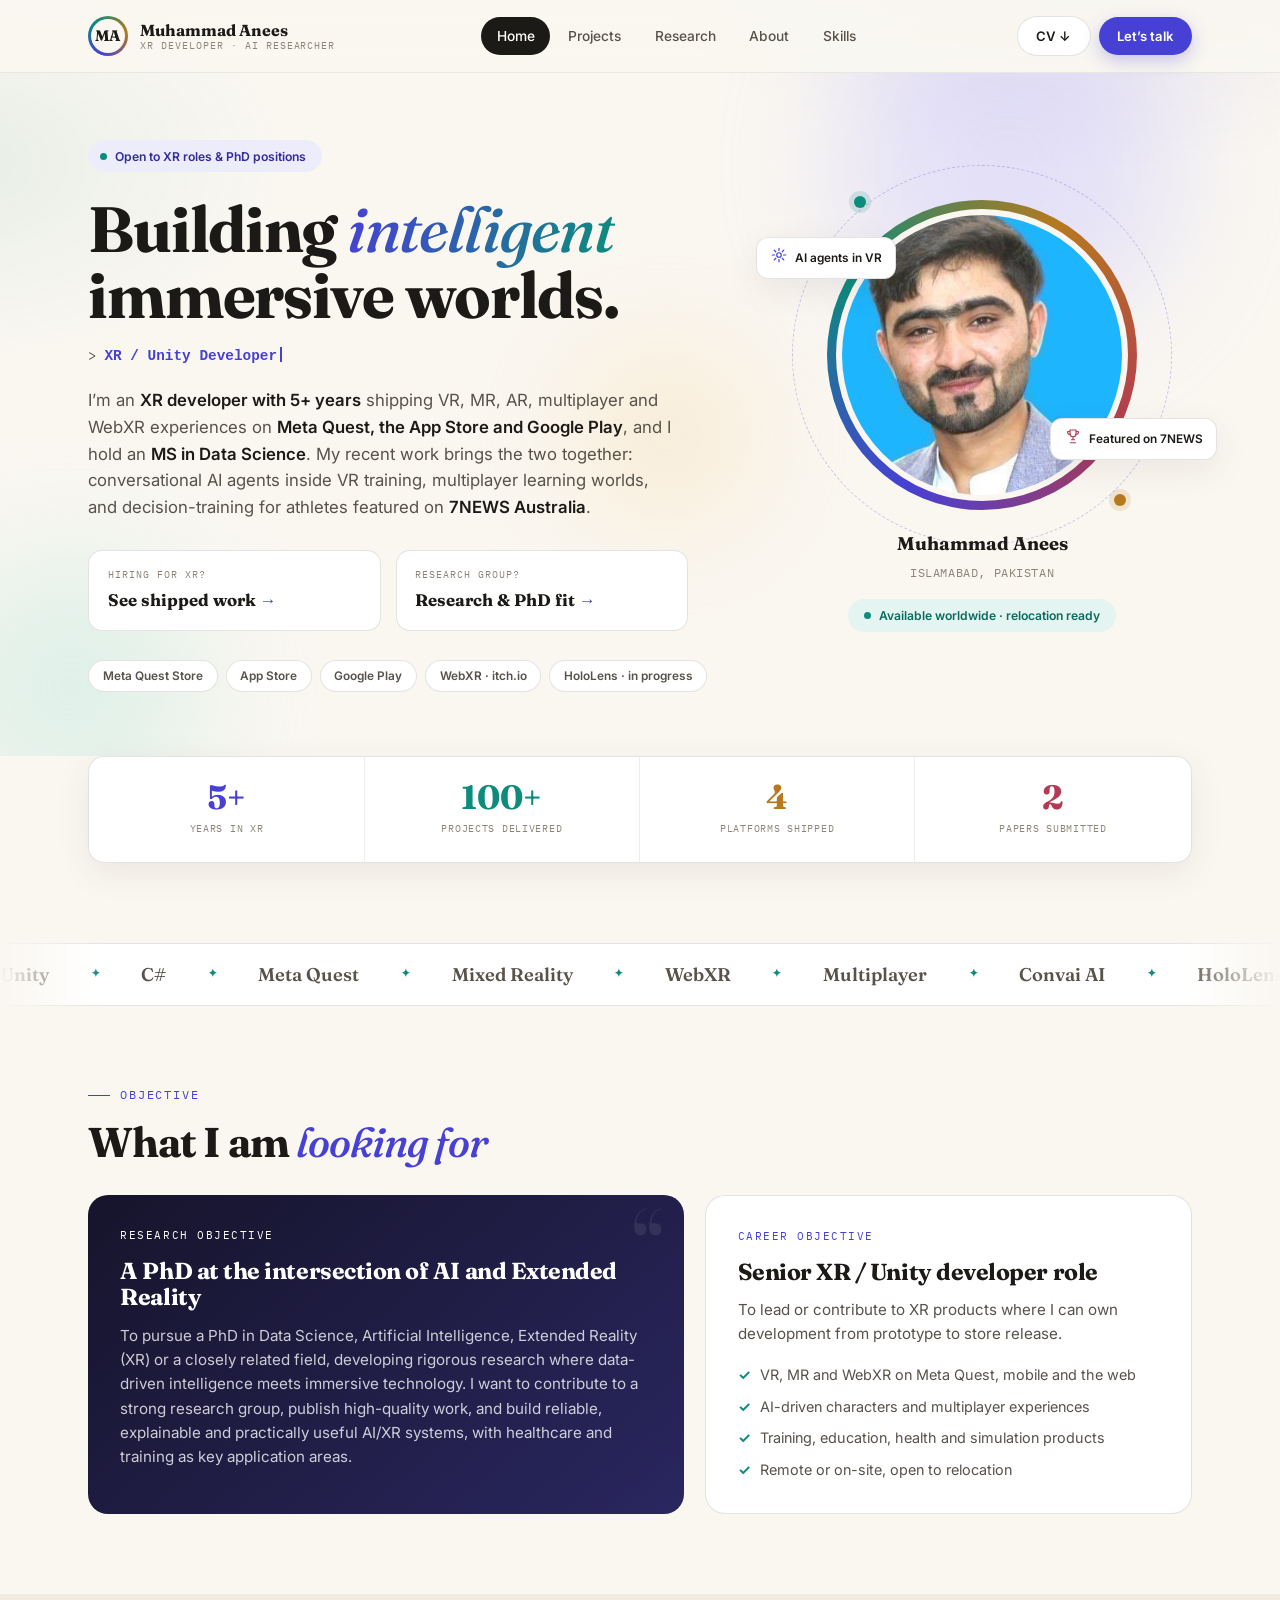
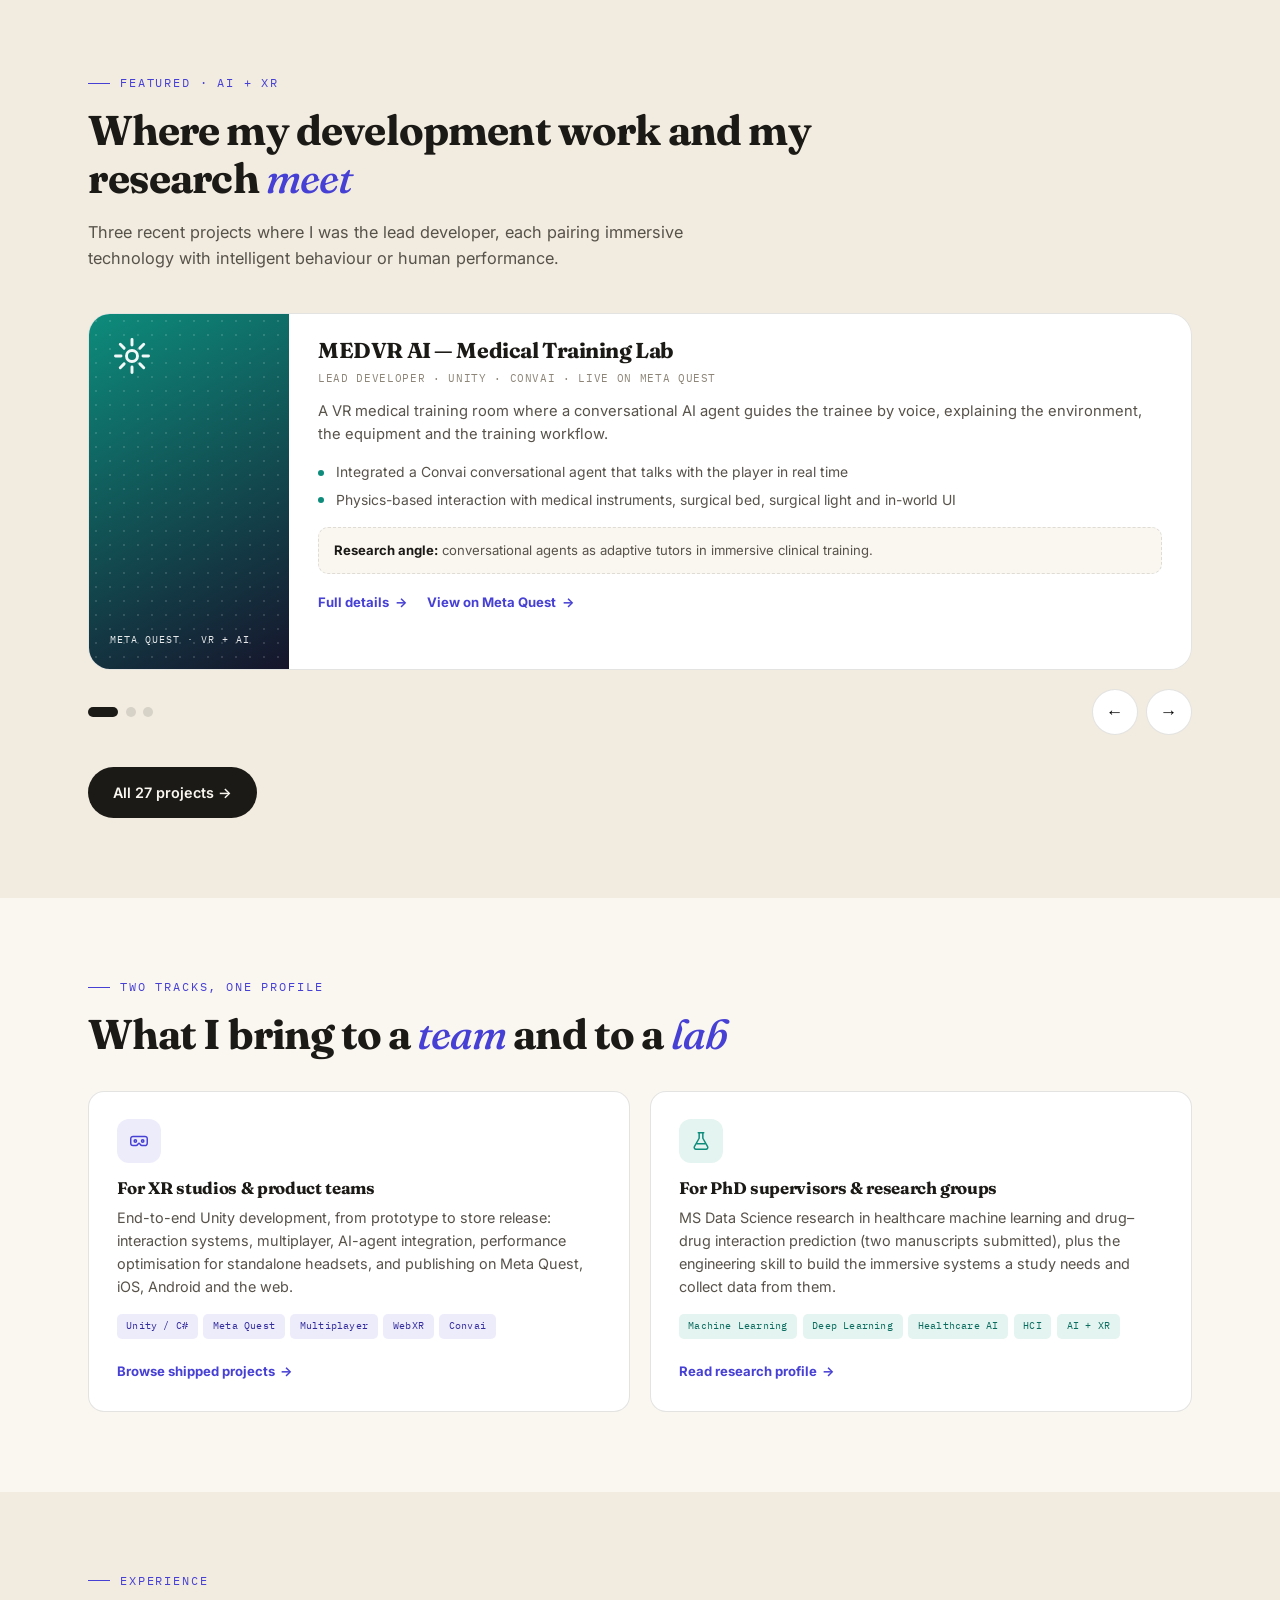
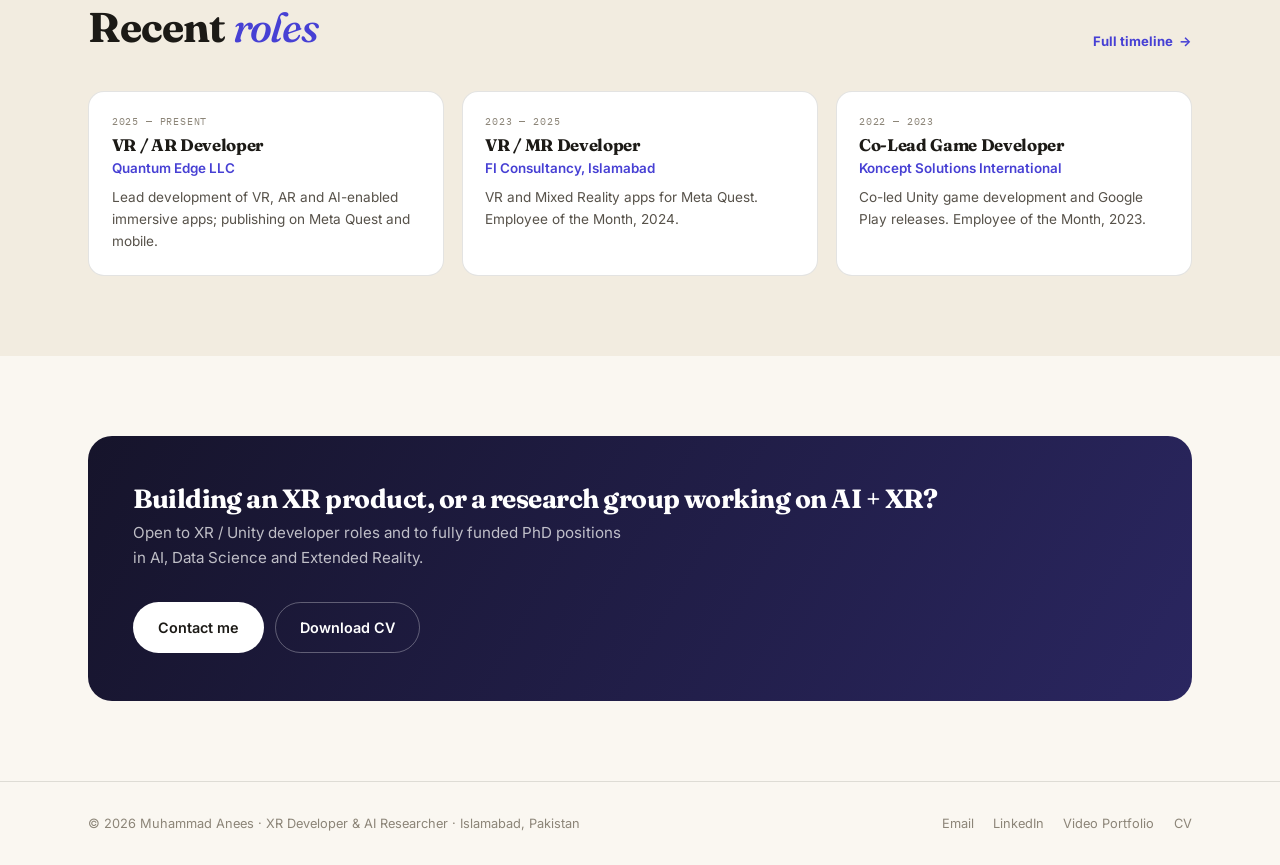
==== commit 44f80071: "animation objective added" ====
--- a/index.html
+++ b/index.html
@@ -22,17 +22,19 @@
       <div class="brand-text"><b>Muhammad Anees</b><small>XR Developer · AI Researcher</small></div>
     </a>
     <nav class="nav-links" aria-label="Main"><a href="index.html" class="active" aria-current="page">Home</a><a href="projects.html">Projects</a><a href="research.html">Research</a><a href="about.html">About</a><a href="skills.html">Skills</a></nav>
-    <a href="assets/Muhammad_Anees_CV.pdf" class="nav-cta" download>Download CV ↓</a>
+    <div style="display:flex;gap:.5rem;align-items:center"><a href="assets/Muhammad_Anees_CV.pdf" class="nav-cta nav-cv" download>CV ↓</a><a href="about.html#contact" class="nav-cta" data-contact>Let’s talk</a></div>
     <button class="hamburger" aria-label="Open menu" aria-expanded="false" aria-controls="mobileNav"><span></span><span></span><span></span></button>
   </div>
-  <nav class="mobile-nav" id="mobileNav" aria-label="Mobile"><a href="index.html" class="active" aria-current="page">Home</a><a href="projects.html">Projects</a><a href="research.html">Research</a><a href="about.html">About</a><a href="skills.html">Skills</a><a href="assets/Muhammad_Anees_CV.pdf" download>Download CV ↓</a></nav>
+  <nav class="mobile-nav" id="mobileNav" aria-label="Mobile"><a href="index.html" class="active" aria-current="page">Home</a><a href="projects.html">Projects</a><a href="research.html">Research</a><a href="about.html">About</a><a href="skills.html">Skills</a><a href="assets/Muhammad_Anees_CV.pdf" download>Download CV ↓</a><a href="about.html#contact" data-contact>Let’s talk</a></nav>
 </header>
 <main>
 <section class="hero">
+  <span class="orb o1"></span><span class="orb o2"></span><span class="orb o3"></span>
   <div class="wrap hero-grid">
     <div>
       <div class="hero-kicker"><span class="dot"></span> Open to XR roles &amp; PhD positions</div>
       <h1>Building <span class="accent">intelligent</span> immersive worlds.</h1>
+      <div class="role-line">&gt; <span class="typer" data-words='["XR / Unity Developer","AI + XR Researcher","Meta Quest Publisher","MS Data Science","Multiplayer & WebXR Builder"]'>XR / Unity Developer</span></div>
       <p class="hero-bio">I’m an <strong>XR developer with 5+ years</strong> shipping VR, MR, AR, multiplayer and WebXR experiences on <strong>Meta Quest, the App Store and Google Play</strong>, and I hold an <strong>MS in Data Science</strong>. My recent work brings the two together: conversational AI agents inside VR training, multiplayer learning worlds, and decision-training for athletes featured on <strong>7NEWS Australia</strong>.</p>
       <div class="track-row">
         <a class="track" href="projects.html"><small>Hiring for XR?</small><b>See shipped work</b></a>
@@ -47,7 +49,12 @@
       </div>
     </div>
     <div class="portrait-card">
-      <div class="portrait-ring"><div class="inner"><img src="assets/profile.png" alt="Portrait of Muhammad Anees" width="326" height="423"/></div></div>
+      <div class="portrait-wrap">
+        <span class="spin" aria-hidden="true"></span>
+        <div class="portrait-ring"><div class="inner"><img src="assets/profile.png" alt="Portrait of Muhammad Anees" width="326" height="423"/></div></div>
+        <div class="float-badge b1"><span data-icon="spark"></span>AI agents in VR</div>
+        <div class="float-badge b2"><span data-icon="trophy"></span>Featured on 7NEWS</div>
+      </div>
       <div class="portrait-caption"><b>Muhammad Anees</b><span>ISLAMABAD, PAKISTAN</span></div>
       <div class="avail-pill"><span class="dot"></span> Available worldwide · relocation ready</div>
     </div>
@@ -57,20 +64,47 @@
 <section style="padding-top:0;">
   <div class="wrap">
     <div class="stat-strip">
-      <div class="stat-cell"><div class="stat-num" style="color:var(--indigo)">5+</div><div class="stat-lbl">Years in XR</div></div>
-      <div class="stat-cell"><div class="stat-num" style="color:var(--teal)">100+</div><div class="stat-lbl">Projects delivered</div></div>
-      <div class="stat-cell"><div class="stat-num" style="color:var(--amber)">4</div><div class="stat-lbl">Platforms shipped</div></div>
-      <div class="stat-cell"><div class="stat-num" style="color:var(--rose)">2</div><div class="stat-lbl">Papers submitted</div></div>
+      <div class="stat-cell"><div class="stat-num" style="color:var(--indigo)" data-count="5" data-suffix="+">5+</div><div class="stat-lbl">Years in XR</div></div>
+      <div class="stat-cell"><div class="stat-num" style="color:var(--teal)" data-count="100" data-suffix="+">100+</div><div class="stat-lbl">Projects delivered</div></div>
+      <div class="stat-cell"><div class="stat-num" style="color:var(--amber)" data-count="4">4</div><div class="stat-lbl">Platforms shipped</div></div>
+      <div class="stat-cell"><div class="stat-num" style="color:var(--rose)" data-count="2">2</div><div class="stat-lbl">Papers submitted</div></div>
     </div>
   </div>
 </section>
 
+<div class="marquee" aria-label="Technologies"><div class="marquee-track"><span>Unity</span><span>C#</span><span>Meta Quest</span><span>Mixed Reality</span><span>WebXR</span><span>Multiplayer</span><span>Convai AI</span><span>HoloLens</span><span>Python</span><span>Machine Learning</span><span>Deep Learning</span><span>TensorFlow</span><span>scikit-learn</span><span>App Store</span><span>Google Play</span><span>Unity</span><span>C#</span><span>Meta Quest</span><span>Mixed Reality</span><span>WebXR</span><span>Multiplayer</span><span>Convai AI</span><span>HoloLens</span><span>Python</span><span>Machine Learning</span><span>Deep Learning</span><span>TensorFlow</span><span>scikit-learn</span><span>App Store</span><span>Google Play</span></div></div>
+<section id="objective">
+  <div class="wrap">
+    <div class="eyebrow">Objective</div>
+    <h2 class="sec-title">What I am <em>looking for</em></h2>
+    <div class="obj-grid" style="margin-top:1.8rem;">
+      <div class="obj dark">
+        <span class="quote">“</span>
+        <span class="obj-k">Research objective</span>
+        <h3>A PhD at the intersection of AI and Extended Reality</h3>
+        <p>To pursue a PhD in Data Science, Artificial Intelligence, Extended Reality (XR) or a closely related field, developing rigorous research where data-driven intelligence meets immersive technology. I want to contribute to a strong research group, publish high-quality work, and build reliable, explainable and practically useful AI/XR systems, with healthcare and training as key application areas.</p>
+      </div>
+      <div class="obj">
+        <span class="obj-k">Career objective</span>
+        <h3>Senior XR / Unity developer role</h3>
+        <p>To lead or contribute to XR products where I can own development from prototype to store release.</p>
+        <ul class="obj-list">
+          <li>VR, MR and WebXR on Meta Quest, mobile and the web</li>
+          <li>AI-driven characters and multiplayer experiences</li>
+          <li>Training, education, health and simulation products</li>
+          <li>Remote or on-site, open to relocation</li>
+        </ul>
+      </div>
+    </div>
+  </div>
+</section>
 <section class="alt">
   <div class="wrap">
     <div class="eyebrow">Featured · AI + XR</div>
     <h2 class="sec-title">Where my development work and my research <em>meet</em></h2>
     <p class="sec-lede">Three recent projects where I was the lead developer, each pairing immersive technology with intelligent behaviour or human performance.</p>
-    
+    <div class="carousel" aria-roledescription="carousel" aria-label="Featured projects">
+      <div class="car-viewport"><div class="car-track">
     <article class="feature">
       <div class="feature-art art-medvr"><span data-icon="spark"></span><span class="plat">Meta Quest · VR + AI</span></div>
       <div class="feature-body">
@@ -82,7 +116,7 @@
           <li>Physics-based interaction with medical instruments, surgical bed, surgical light and in-world UI</li>
         </ul>
         <div class="why"><b>Research angle:</b> conversational agents as adaptive tutors in immersive clinical training.</div>
-        <div class="feature-foot"><a class="link" href="https://www.meta.com/experiences/medvr-ai-medical-training-lab/1381644995025840/" target="_blank" rel="noopener">View on Meta Quest</a></div>
+        <div class="feature-foot"><button class="link btn-details" data-project="MEDVR AI — Medical Training Lab">Full details</button><a class="link" href="https://www.meta.com/experiences/medvr-ai-medical-training-lab/1381644995025840/" target="_blank" rel="noopener">View on Meta Quest</a></div>
       </div>
     </article>
     <article class="feature">
@@ -96,7 +130,7 @@
           <li>Archimedes’ Screw: the AI character assembles it first, then players assemble the parts and turn the handle to lift water</li>
         </ul>
         <div class="why"><b>Research angle:</b> AI characters and collaborative play for learning in shared virtual spaces.</div>
-        <div class="feature-foot"><a class="link" href="https://saltysharks.itch.io/archimedes" target="_blank" rel="noopener">Play on itch.io</a></div>
+        <div class="feature-foot"><button class="link btn-details" data-project="Archimedes — Multiplayer Science Lab">Full details</button><a class="link" href="https://saltysharks.itch.io/archimedes" target="_blank" rel="noopener">Play on itch.io</a></div>
       </div>
     </article>
     <article class="feature">
@@ -110,10 +144,12 @@
           <li>Training the mental side of sport that physical drills cannot reach</li>
         </ul>
         <div class="why"><b>Research angle:</b> measuring decision-making and cognitive load under pressure in VR.</div>
-        <div class="feature-foot"><span class="press">Featured on 7NEWS Australia</span><a class="link" href="https://www.youtube.com/watch?v=gzjs31G0H6Q" target="_blank" rel="noopener">Watch the news feature</a><a class="link" href="https://saltysharks.itch.io/football-mindset-experience" target="_blank" rel="noopener">Try the WebXR version</a></div>
-      </div>
-    </article>
-    <div style="margin-top:2rem;"><a class="btn btn-solid" href="projects.html">All projects →</a></div>
+        <div class="feature-foot"><span class="press">Featured on 7NEWS Australia</span><button class="link btn-details" data-project="Brains Boots &amp; Beyond VR">Watch &amp; details</button><a class="link" href="https://www.youtube.com/watch?v=gzjs31G0H6Q" target="_blank" rel="noopener">Watch the news feature</a><a class="link" href="https://saltysharks.itch.io/football-mindset-experience" target="_blank" rel="noopener">Try the WebXR version</a></div>
+      </div>
+    </article></div></div>
+      <div class="car-ctrl"><div class="car-dots"></div><div class="car-arrows"><button class="car-prev" aria-label="Previous slide">←</button><button class="car-next" aria-label="Next slide">→</button></div></div>
+    </div>
+    <div style="margin-top:2rem;"><a class="btn btn-solid" href="projects.html">All 27 projects →</a></div>
   </div>
 </section>
 
@@ -139,6 +175,16 @@
     </div>
   </div>
 </section>
+<section class="alt">
+  <div class="wrap">
+    <div class="split-head"><div><div class="eyebrow">Experience</div><h2 class="sec-title" style="margin:0">Recent <em>roles</em></h2></div><a class="link" href="about.html#experience">Full timeline</a></div>
+    <div class="snap-grid">
+      <div class="snap"><div class="when">2025 — Present</div><h3>VR / AR Developer</h3><div class="co">Quantum Edge LLC</div><p>Lead development of VR, AR and AI-enabled immersive apps; publishing on Meta Quest and mobile.</p></div>
+      <div class="snap"><div class="when">2023 — 2025</div><h3>VR / MR Developer</h3><div class="co">FI Consultancy, Islamabad</div><p>VR and Mixed Reality apps for Meta Quest. Employee of the Month, 2024.</p></div>
+      <div class="snap"><div class="when">2022 — 2023</div><h3>Co-Lead Game Developer</h3><div class="co">Koncept Solutions International</div><p>Co-led Unity game development and Google Play releases. Employee of the Month, 2023.</p></div>
+    </div>
+  </div>
+</section>
 <section>
   <div class="wrap">
     <div class="cta-band">
@@ -147,7 +193,7 @@
         <p>Open to XR / Unity developer roles and to fully funded PhD positions in AI, Data Science and Extended Reality.</p>
       </div>
       <div class="cta-actions">
-        <a href="mailto:animalik272@gmail.com" class="btn btn-light">Email me</a>
+        <a href="mailto:animalik272@gmail.com" class="btn btn-light" data-contact>Contact me</a>
         <a href="assets/Muhammad_Anees_CV.pdf" class="btn btn-ghost-light" download>Download CV</a>
       </div>
     </div>
--- a/assets/style.css
+++ b/assets/style.css
@@ -292,3 +292,154 @@
   .filter-row{border-radius:16px;}
 }
 @media(prefers-reduced-motion:reduce){*{animation:none!important;transition:none!important;}}
+
+/* ============================================================
+   MOTION, POPUPS, CAROUSEL
+============================================================ */
+/* scroll progress + nav shadow */
+.progress{position:fixed;top:0;left:0;right:0;height:3px;z-index:900;background:linear-gradient(90deg,var(--indigo),var(--teal),var(--amber));transform-origin:0 50%;transform:scaleX(0);}
+.site-nav{transition:box-shadow .3s;}
+.site-nav.scrolled{box-shadow:0 6px 24px rgba(40,30,10,.07);}
+.to-top{position:fixed;right:1.3rem;bottom:1.3rem;z-index:700;width:46px;height:46px;border-radius:50%;border:0;background:var(--ink);color:#fff;font-size:1.1rem;cursor:pointer;box-shadow:var(--shadow-lg);opacity:0;transform:translateY(14px);pointer-events:none;transition:all .3s;}
+.to-top.show{opacity:1;transform:none;pointer-events:auto;}
+.to-top:hover{background:var(--indigo);}
+
+/* reveal on scroll */
+.reveal{opacity:0;transform:translateY(26px);transition:opacity .7s cubic-bezier(.2,.7,.2,1),transform .7s cubic-bezier(.2,.7,.2,1);}
+.reveal.in{opacity:1;transform:none;}
+.pj.pop{animation:pop .45s cubic-bezier(.2,.7,.2,1);}
+@keyframes pop{from{opacity:0;transform:scale(.96) translateY(10px);}to{opacity:1;transform:none;}}
+
+/* hero entrance */
+.hero .hero-grid > div > *{opacity:0;transform:translateY(22px);}
+body.loaded .hero .hero-grid > div > *{animation:rise .8s cubic-bezier(.2,.7,.2,1) forwards;}
+body.loaded .hero .hero-grid > div > *:nth-child(2){animation-delay:.08s}
+body.loaded .hero .hero-grid > div > *:nth-child(3){animation-delay:.16s}
+body.loaded .hero .hero-grid > div > *:nth-child(4){animation-delay:.24s}
+body.loaded .hero .hero-grid > div > *:nth-child(5){animation-delay:.32s}
+body.loaded .hero .hero-grid > div > *:nth-child(6){animation-delay:.4s}
+@keyframes rise{to{opacity:1;transform:none;}}
+.hero{overflow:hidden;}
+.orb{position:absolute;border-radius:50%;filter:blur(60px);opacity:.45;z-index:-1;animation:drift 16s ease-in-out infinite alternate;}
+.orb.o1{width:340px;height:340px;background:#c9c5ff;top:-80px;right:8%;}
+.orb.o2{width:260px;height:260px;background:#bfe9df;bottom:-60px;left:-60px;animation-duration:20s;}
+.orb.o3{width:180px;height:180px;background:#f6dcb0;top:40%;left:45%;animation-duration:24s;}
+@keyframes drift{to{transform:translate(40px,30px) scale(1.12);}}
+.portrait-wrap{position:relative;display:grid;place-items:center;width:100%;}
+.portrait-wrap .spin{position:absolute;width:min(380px,104%);aspect-ratio:1;border-radius:50%;border:1.5px dashed rgba(71,64,212,.28);animation:spin 40s linear infinite;}
+.portrait-wrap .spin::before,.portrait-wrap .spin::after{content:'';position:absolute;width:12px;height:12px;border-radius:50%;background:var(--teal);top:8%;left:16%;box-shadow:0 0 0 5px rgba(13,140,124,.15);}
+.portrait-wrap .spin::after{background:var(--amber);top:auto;bottom:10%;left:auto;right:12%;box-shadow:0 0 0 5px rgba(182,121,31,.15);}
+@keyframes spin{to{transform:rotate(360deg);}}
+.float-badge{position:absolute;background:var(--surface);border:1px solid var(--border);border-radius:12px;padding:.5rem .8rem;font-size:.74rem;font-weight:600;box-shadow:var(--shadow);display:flex;align-items:center;gap:.45rem;animation:bob 5s ease-in-out infinite;white-space:nowrap;}
+.float-badge svg{width:18px;height:18px;color:var(--indigo);}
+.float-badge.b1{top:12%;left:-4%;}
+.float-badge.b2{bottom:16%;right:-6%;animation-delay:1.5s;}
+.float-badge.b2 svg{color:var(--rose);}
+@keyframes bob{50%{transform:translateY(-10px);}}
+.typer{color:var(--indigo);font-weight:600;}
+.typer::after{content:'';display:inline-block;width:2px;height:1em;background:var(--indigo);margin-left:3px;vertical-align:-2px;animation:blink 1s steps(1) infinite;}
+@keyframes blink{50%{opacity:0;}}
+.role-line{font-family:var(--mono);font-size:.9rem;color:var(--ink-soft);margin:-.4rem 0 1.2rem;min-height:1.5em;}
+
+/* marquee */
+.marquee{overflow:hidden;border-block:1px solid var(--border);background:var(--surface);padding:1rem 0;-webkit-mask-image:linear-gradient(90deg,transparent,#000 8%,#000 92%,transparent);mask-image:linear-gradient(90deg,transparent,#000 8%,#000 92%,transparent);}
+.marquee-track{display:flex;gap:2.6rem;width:max-content;animation:scroll 38s linear infinite;}
+.marquee:hover .marquee-track{animation-play-state:paused;}
+.marquee span{font-family:var(--serif);font-size:1.15rem;font-weight:600;color:var(--ink-soft);white-space:nowrap;display:flex;align-items:center;gap:2.6rem;}
+.marquee span::after{content:'✦';font-size:.7rem;color:var(--teal);}
+@keyframes scroll{to{transform:translateX(-50%);}}
+
+/* objective */
+.obj-grid{display:grid;grid-template-columns:1.1fr .9fr;gap:1.3rem;}
+.obj{background:var(--surface);border:1px solid var(--border);border-radius:20px;padding:2rem;position:relative;overflow:hidden;}
+.obj.dark{background:linear-gradient(140deg,var(--night),#2a2660);color:#fff;border:0;}
+.obj.dark h3,.obj.dark .obj-k{color:#fff;}
+.obj.dark p{color:rgba(255,255,255,.78);}
+.obj-k{font-family:var(--mono);font-size:.68rem;letter-spacing:.14em;text-transform:uppercase;color:var(--indigo);margin-bottom:.8rem;display:block;}
+.obj h3{font-size:1.45rem;margin-bottom:.8rem;}
+.obj p{color:var(--ink-soft);font-size:.95rem;}
+.obj .quote{position:absolute;right:1.2rem;top:.2rem;font-family:var(--serif);font-size:7rem;line-height:1;opacity:.08;}
+.obj-list{list-style:none;margin-top:1rem;display:grid;gap:.55rem;}
+.obj-list li{display:flex;gap:.6rem;font-size:.9rem;color:var(--ink-soft);}
+.obj-list li::before{content:'✓';color:var(--teal);font-weight:700;}
+
+/* carousel */
+.carousel{position:relative;}
+.car-viewport{overflow:hidden;border-radius:22px;}
+.car-track{display:flex;transition:transform .7s cubic-bezier(.2,.7,.2,1);}
+.car-track > .feature{flex:0 0 100%;margin:0!important;border-radius:22px;}
+.car-track > .feature:hover{transform:none;}
+.car-ctrl{display:flex;align-items:center;justify-content:space-between;margin-top:1.2rem;gap:1rem;}
+.car-dots{display:flex;gap:.45rem;}
+.car-dots button{width:10px;height:10px;border-radius:100px;border:0;background:var(--border);cursor:pointer;transition:all .3s;}
+.car-dots button.on{width:30px;background:var(--ink);}
+.car-arrows{display:flex;gap:.5rem;}
+.car-arrows button{width:46px;height:46px;border-radius:50%;border:1px solid var(--border);background:var(--surface);font-size:1.1rem;cursor:pointer;transition:all .2s;}
+.car-arrows button:hover{background:var(--ink);color:#fff;border-color:var(--ink);}
+
+/* snapshot / quick experience */
+.snap-grid{display:grid;grid-template-columns:repeat(3,1fr);gap:1.1rem;}
+.snap{background:var(--surface);border:1px solid var(--border);border-radius:16px;padding:1.4rem;transition:all .25s;}
+.snap:hover{transform:translateY(-4px);box-shadow:var(--shadow);}
+.snap .when{font-family:var(--mono);font-size:.64rem;letter-spacing:.08em;text-transform:uppercase;color:var(--ink-faint);}
+.snap h3{font-size:1.05rem;margin:.35rem 0 .15rem;}
+.snap .co{font-size:.84rem;font-weight:600;color:var(--indigo);}
+.snap p{font-size:.85rem;color:var(--ink-soft);margin-top:.5rem;}
+
+/* clickable project cards */
+.pj{cursor:pointer;}
+.pj:hover .pj-top svg{transform:scale(1.15) rotate(-6deg);}
+.pj-top svg{transition:transform .35s;}
+.feature-art svg{transition:transform .5s;}
+.feature:hover .feature-art svg{transform:scale(1.15) rotate(8deg);}
+.btn-details{border:0;background:none;cursor:pointer;font:inherit;padding:0;}
+
+/* modal */
+.modal{position:fixed;inset:0;z-index:1000;display:grid;place-items:center;padding:1rem;}
+.modal[hidden]{display:none;}
+.modal-backdrop{position:absolute;inset:0;background:rgba(22,20,43,.55);backdrop-filter:blur(6px);opacity:0;transition:opacity .25s;}
+.modal-box{position:relative;width:min(720px,100%);max-height:calc(100vh - 2rem);overflow:auto;background:var(--paper);border-radius:22px;box-shadow:0 40px 100px rgba(0,0,0,.3);opacity:0;transform:translateY(24px) scale(.97);transition:all .3s cubic-bezier(.2,.7,.2,1);}
+.modal.open .modal-backdrop{opacity:1;}
+.modal.open .modal-box{opacity:1;transform:none;}
+.modal-x{position:absolute;top:.8rem;right:.8rem;z-index:2;width:38px;height:38px;border-radius:50%;border:0;background:rgba(255,255,255,.9);font-size:1.4rem;line-height:1;cursor:pointer;box-shadow:var(--shadow);}
+.modal-x:hover{background:var(--ink);color:#fff;}
+.modal-art{height:170px;display:flex;flex-direction:column;align-items:center;justify-content:center;gap:.6rem;font-family:var(--mono);font-size:.7rem;letter-spacing:.1em;text-transform:uppercase;position:relative;}
+.modal-art svg{width:56px;height:56px;}
+.c-indigo.modal-art{background:linear-gradient(135deg,var(--indigo-soft),#fff);color:var(--indigo);}
+.c-teal.modal-art{background:linear-gradient(135deg,var(--teal-soft),#fff);color:var(--teal);}
+.c-amber.modal-art{background:linear-gradient(135deg,var(--amber-soft),#fff);color:var(--amber);}
+.c-rose.modal-art{background:linear-gradient(135deg,var(--rose-soft),#fff);color:var(--rose);}
+.modal-video{aspect-ratio:16/9;background:#000;}
+.modal-video iframe{width:100%;height:100%;border:0;display:block;}
+.modal-body{padding:1.8rem 2rem 2rem;}
+.modal-meta{font-family:var(--mono);font-size:.68rem;letter-spacing:.08em;text-transform:uppercase;color:var(--ink-faint);margin-bottom:.4rem;}
+.modal-body h2{font-size:1.6rem;margin-bottom:.7rem;}
+.modal-body > p{color:var(--ink-soft);}
+.modal-actions{display:flex;gap:.7rem;flex-wrap:wrap;align-items:center;margin-top:1.4rem;}
+button.con-link{width:100%;font:inherit;font-size:.88rem;font-weight:500;cursor:pointer;text-align:left;color:inherit;}
+
+/* toast */
+.toast{position:fixed;left:50%;bottom:1.6rem;z-index:1100;transform:translate(-50%,20px);background:var(--ink);color:#fff;padding:.7rem 1.2rem;border-radius:100px;font-size:.86rem;font-weight:600;opacity:0;transition:all .3s;pointer-events:none;}
+.toast.show{opacity:1;transform:translate(-50%,0);}
+
+/* timeline grows in */
+.tl::before{transform-origin:top;animation:grow 1.4s ease-out both;}
+@keyframes grow{from{transform:scaleY(0);}}
+.tl-item.in .tl-dot{animation:ping .9s ease-out;}
+@keyframes ping{0%{box-shadow:0 0 0 0 rgba(71,64,212,.45);}100%{box-shadow:0 0 0 12px rgba(71,64,212,0);}}
+
+@media(max-width:980px){
+  .obj-grid,.snap-grid{grid-template-columns:1fr;}
+  .float-badge.b1{left:2%;} .float-badge.b2{right:2%;}
+}
+@media(max-width:720px){
+  .portrait-wrap .spin{width:230px;}
+  .float-badge{display:none;}
+  .modal-body{padding:1.3rem;}
+  .modal-body h2{font-size:1.3rem;}
+  .obj{padding:1.5rem;}
+}
+@media(prefers-reduced-motion:reduce){.reveal{opacity:1;transform:none;}.hero .hero-grid > div > *{opacity:1;transform:none;}.marquee-track{animation:none;}}
+.nav-cv{background:var(--surface);color:var(--ink);border:1px solid var(--border);box-shadow:none;}
+.nav-cv:hover{background:var(--ink);color:#fff;}
+.link.btn-details{font-family:var(--sans);font-size:.82rem;font-weight:700;color:var(--indigo);}
